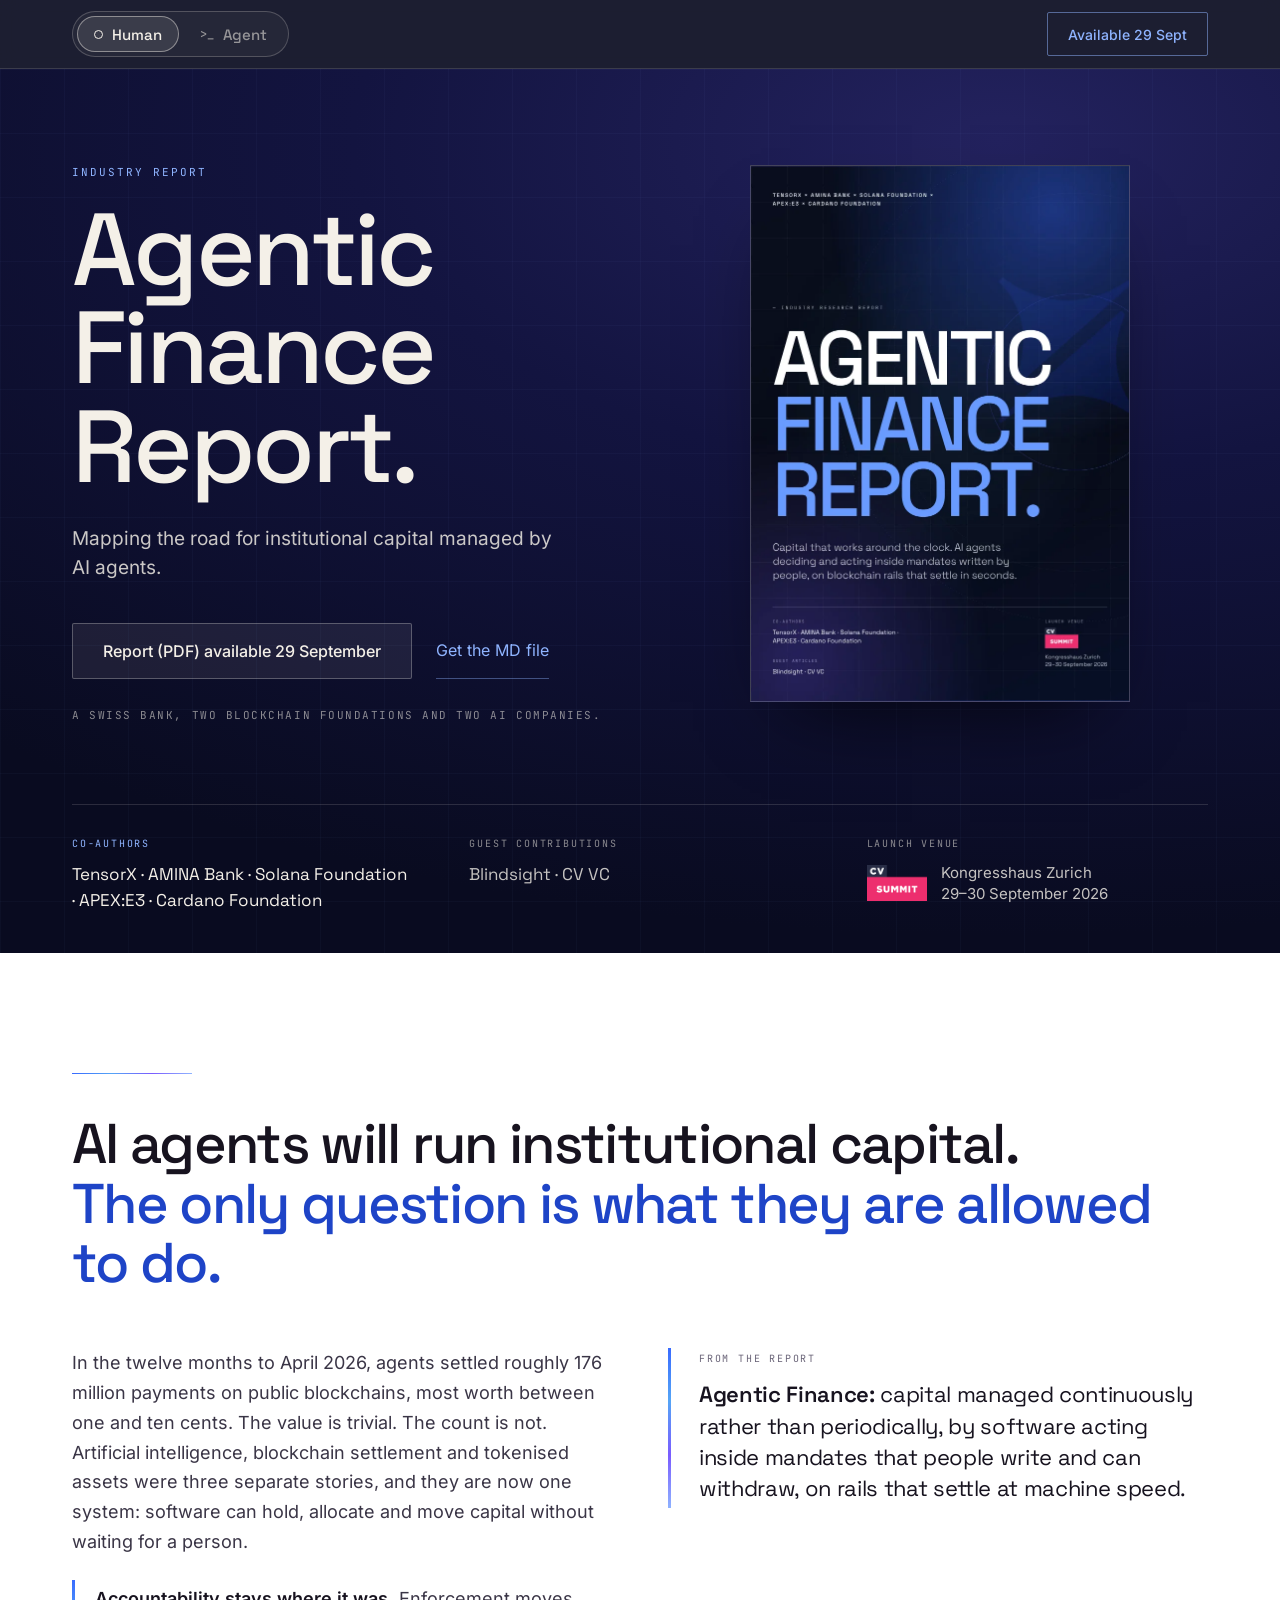
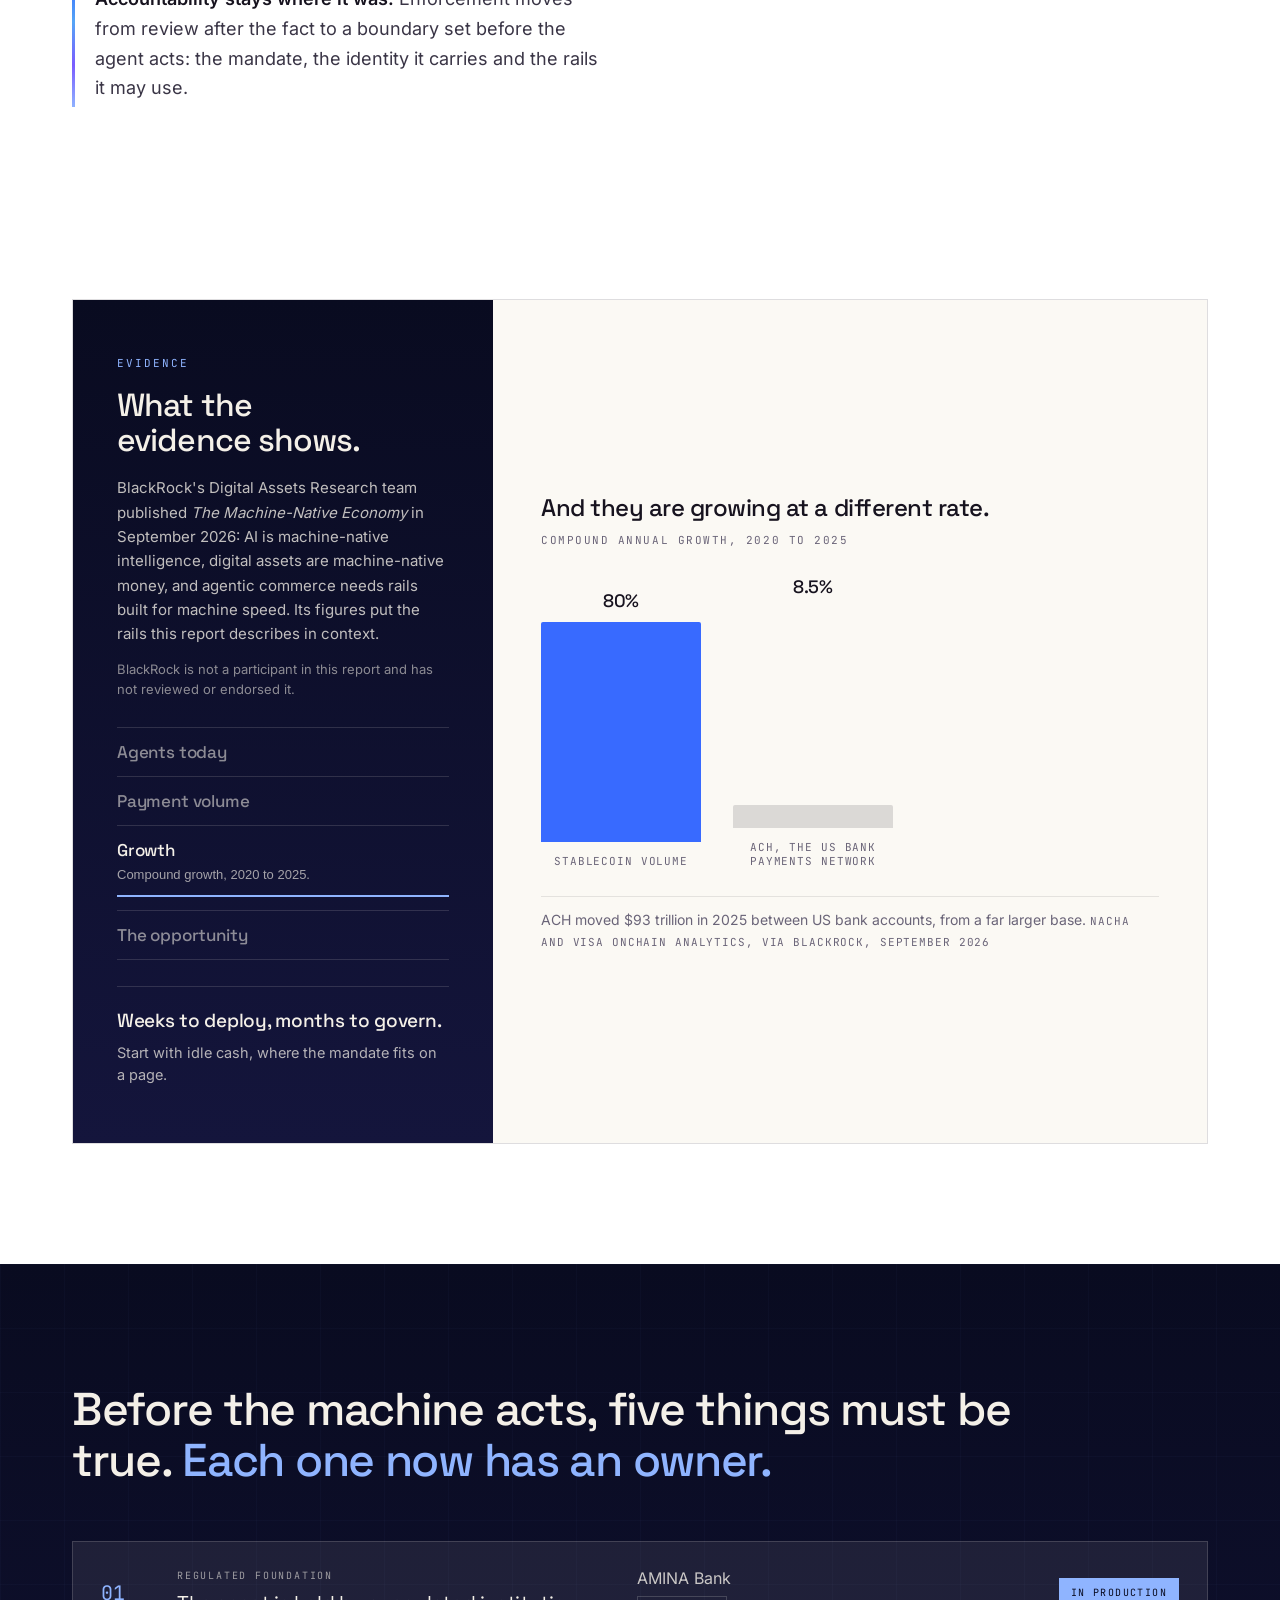
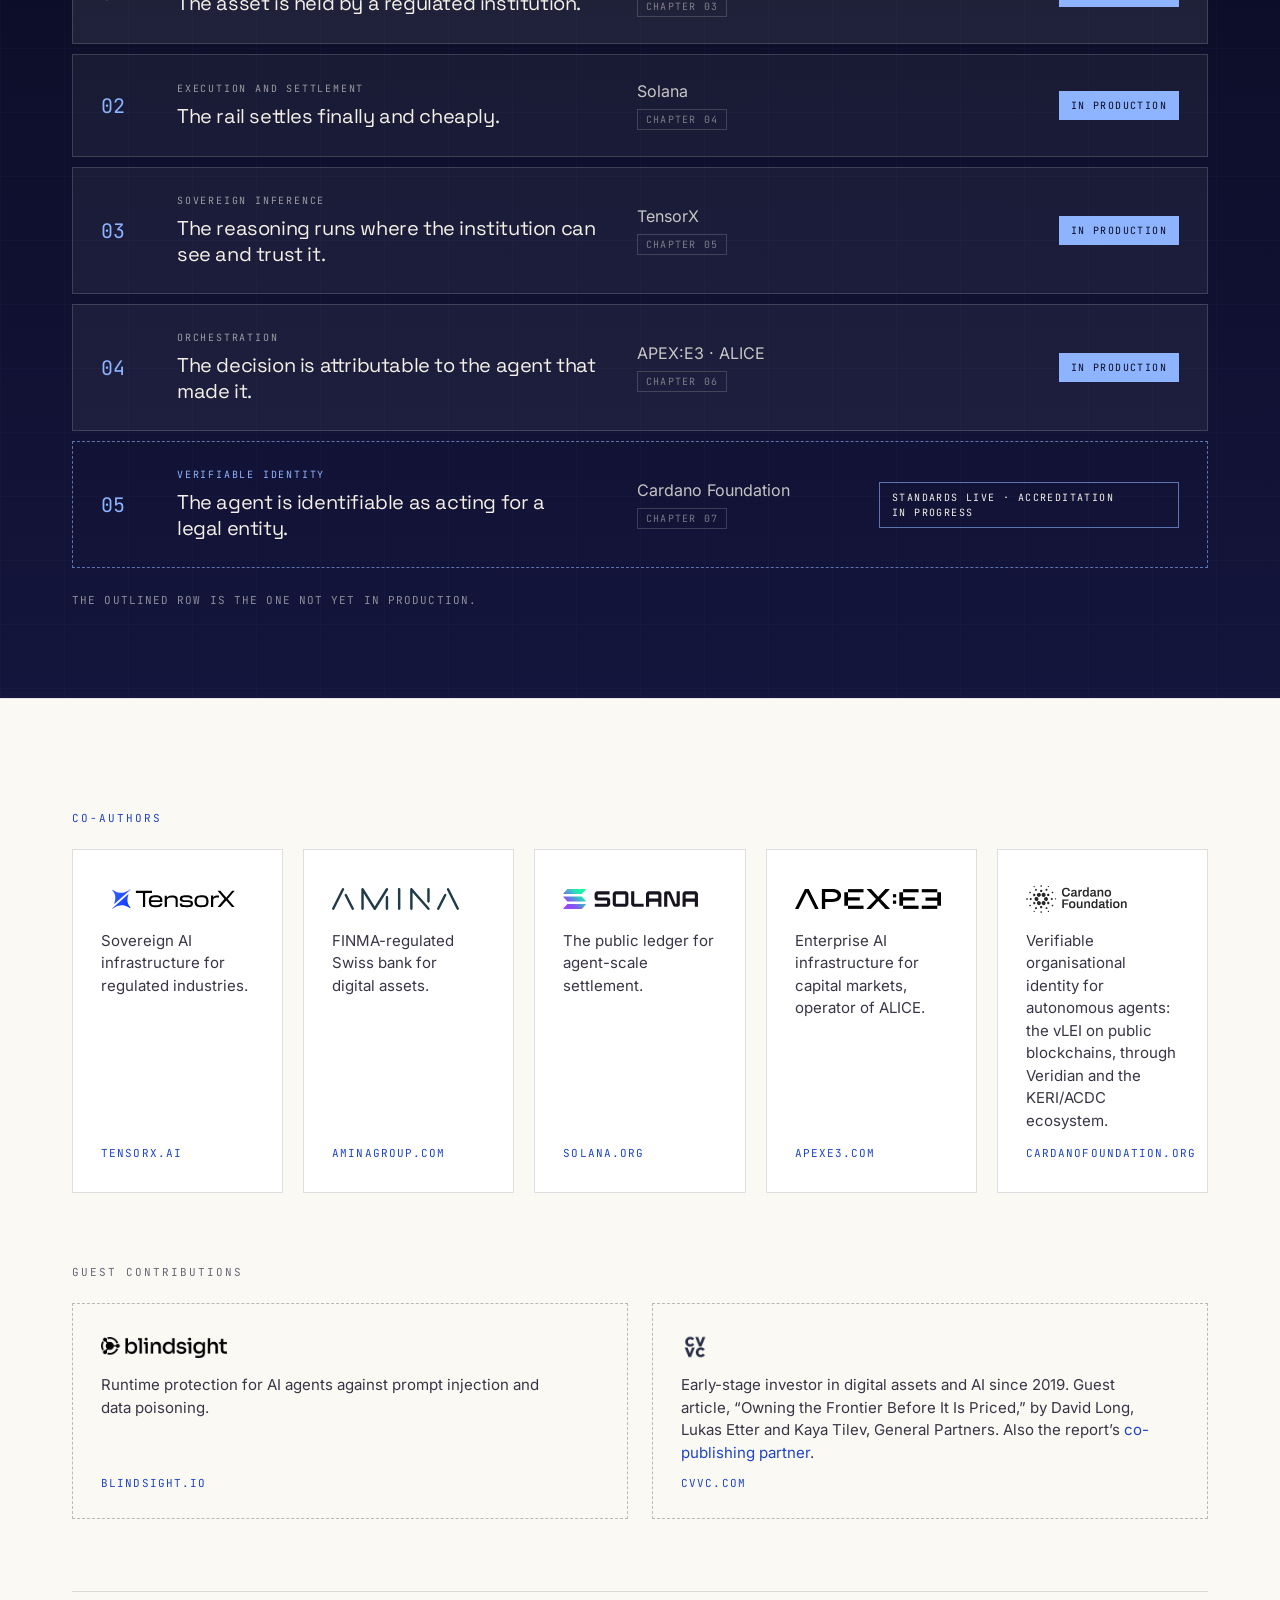
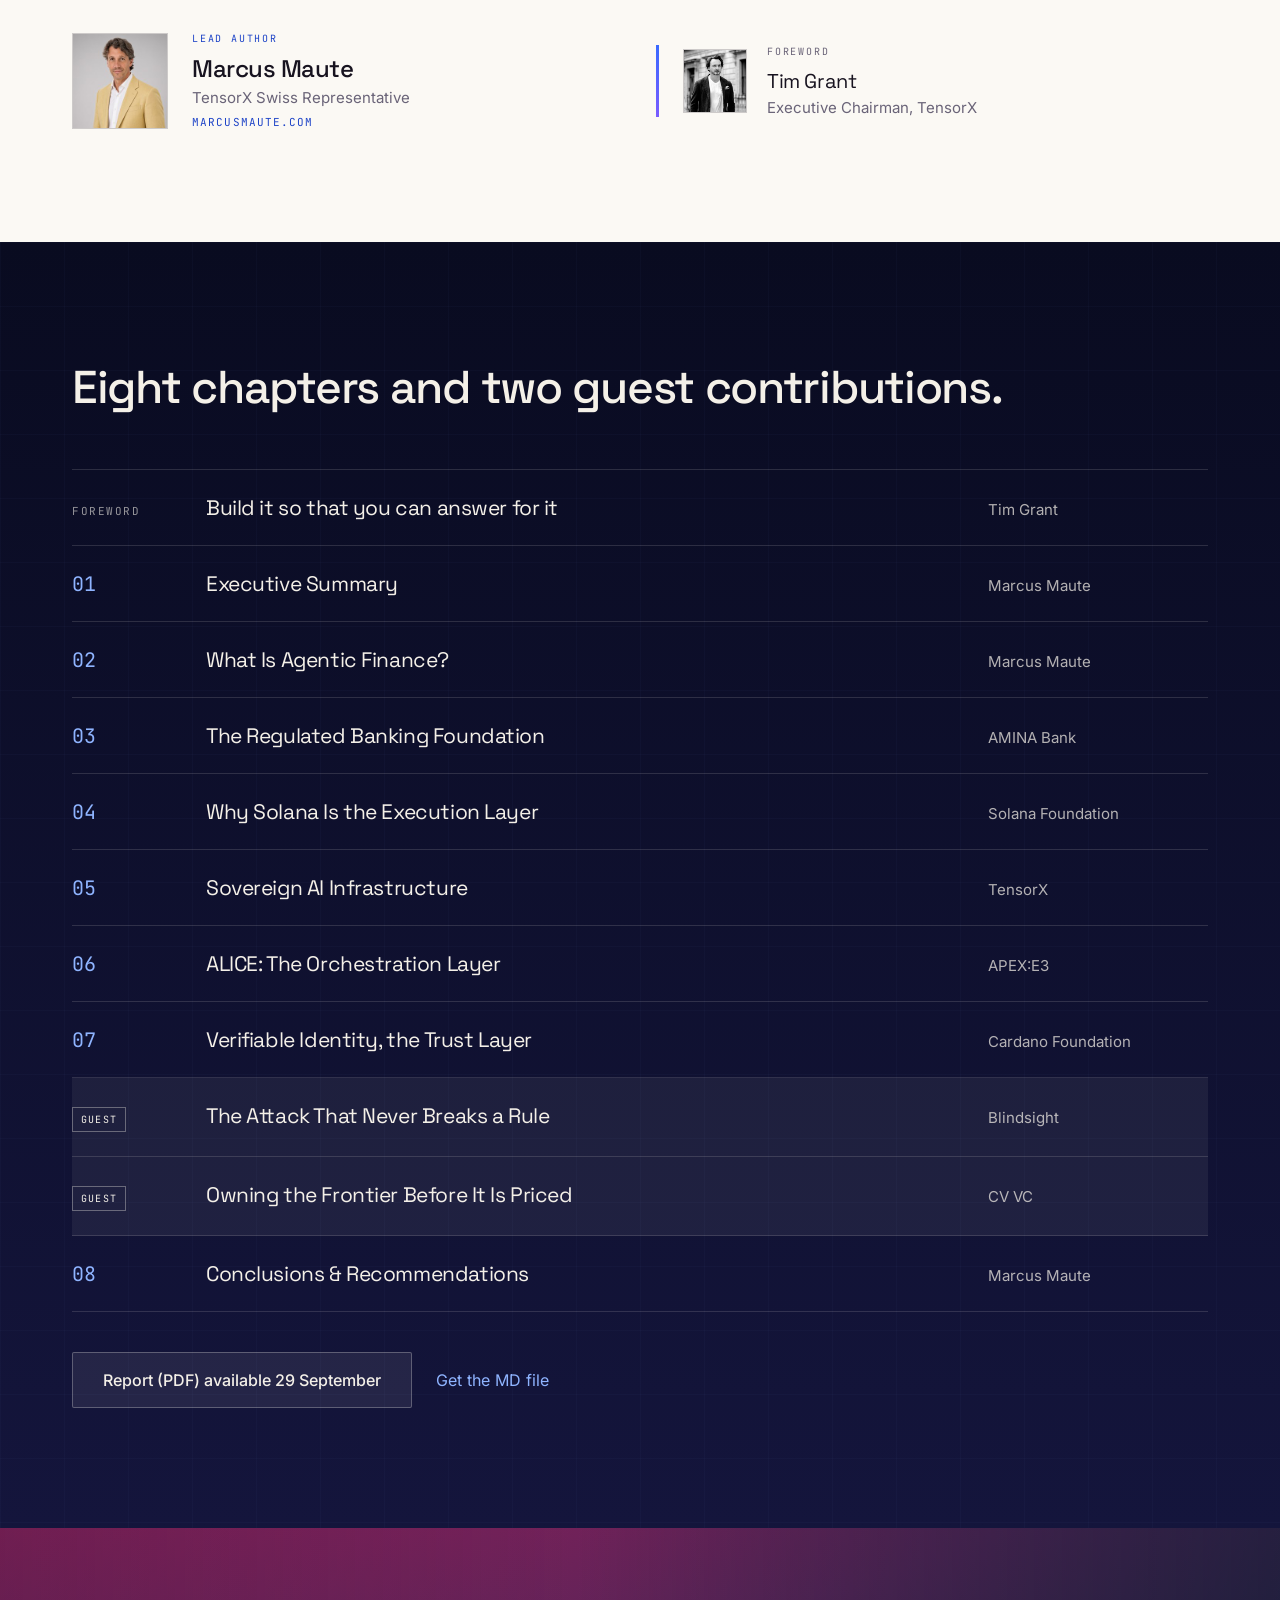
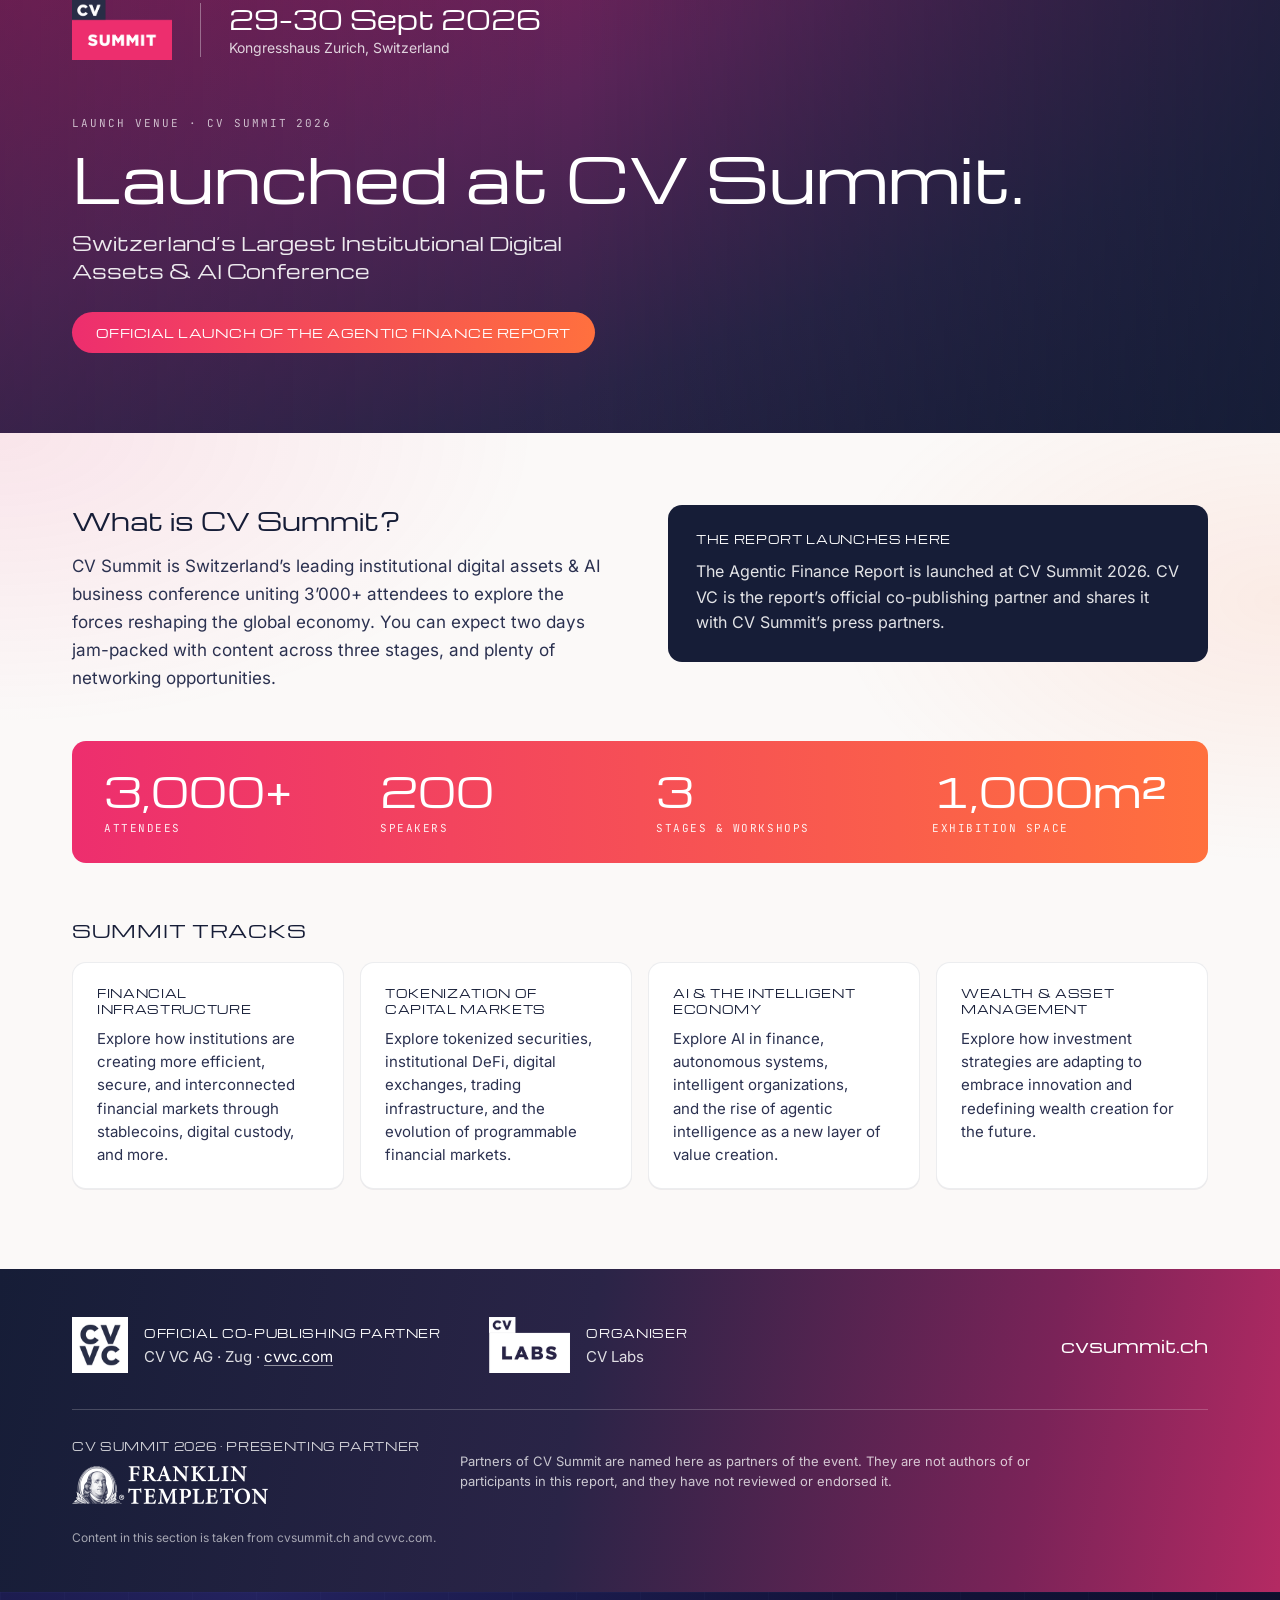
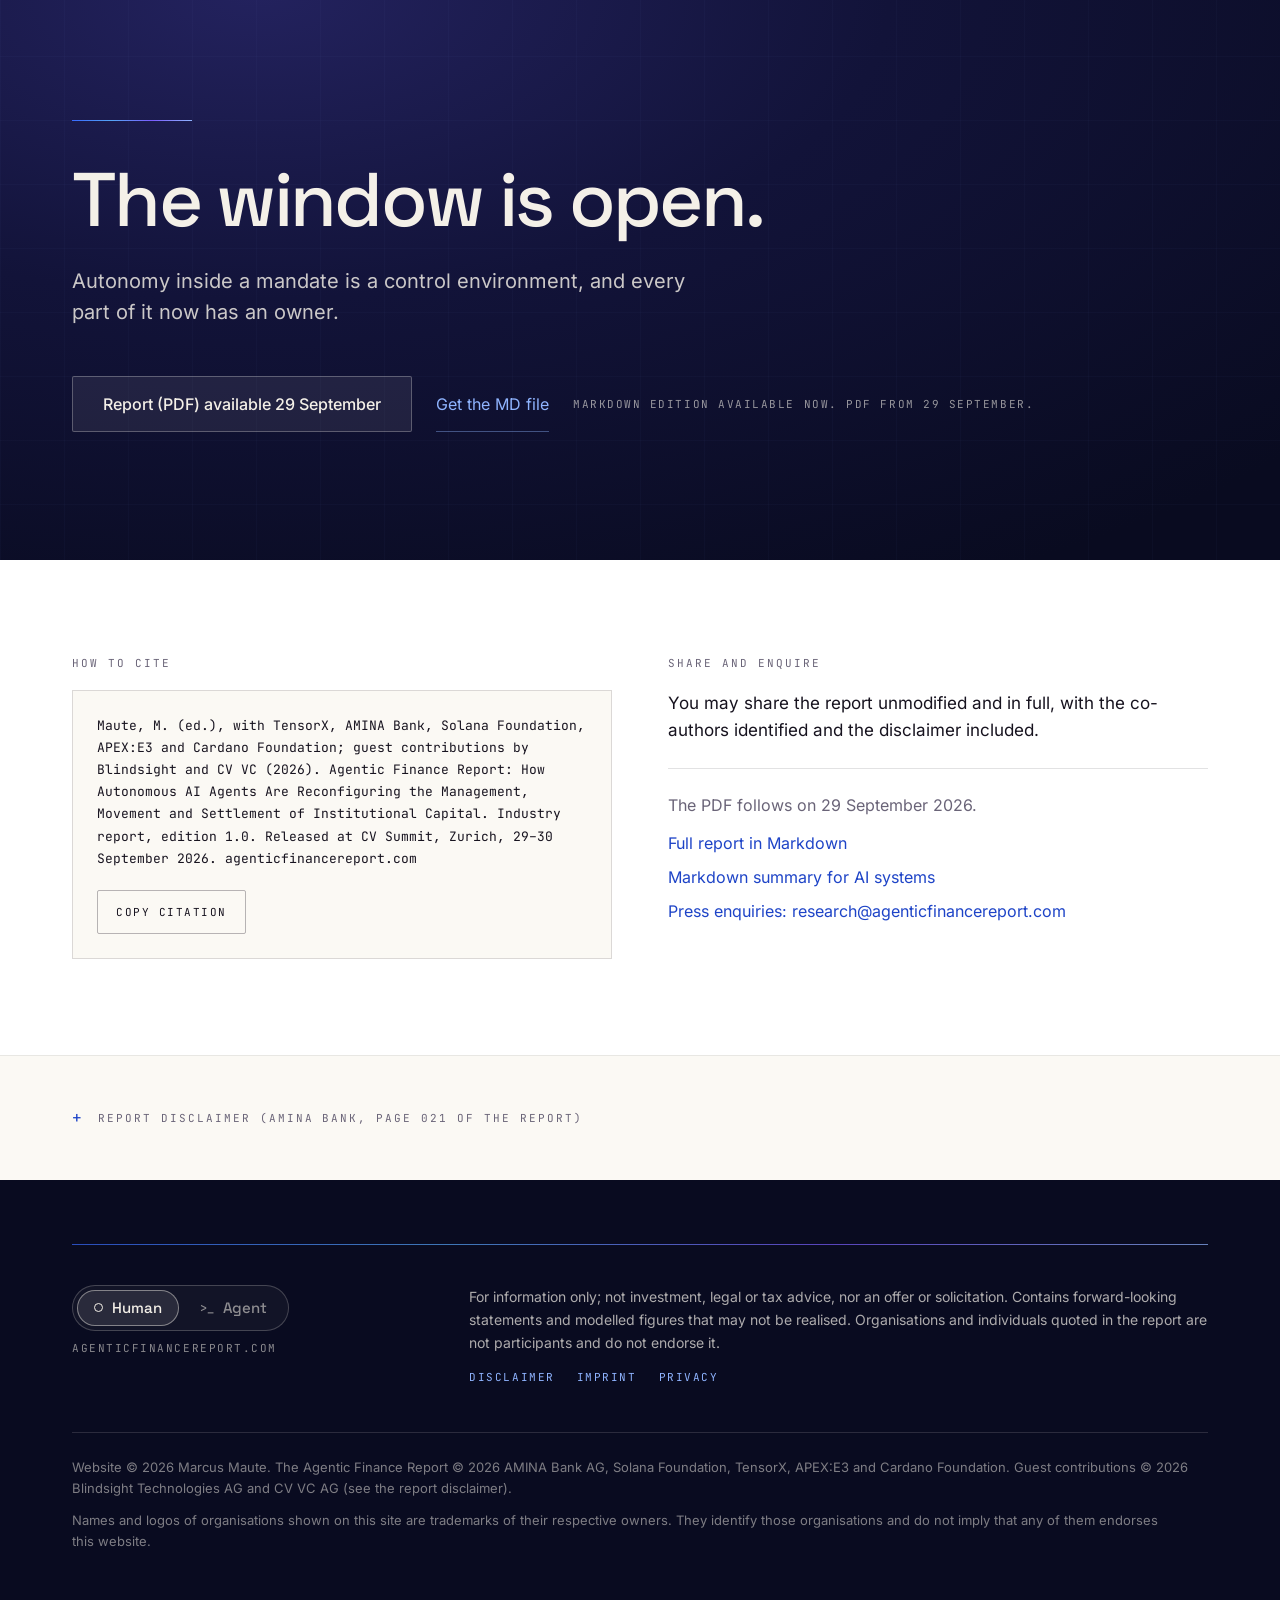
==== index.html @ f38c0c21 "Cloudflare Web Analytics, and a privacy notice that matches The site now counts page views with Clou" ====
<!doctype html>
<html lang="en-GB">
<head>
<meta charset="utf-8">
<meta name="viewport" content="width=device-width, initial-scale=1">
<title>Agentic Finance Report · Mapping the road for institutional capital managed by AI agents.</title>
<meta name="description" content="Mapping the road for institutional capital managed by AI agents. An industry report by TensorX, AMINA Bank, Solana Foundation, APEX:E3 and Cardano Foundation, launched at CV Summit 2026 in Zurich.">
<link rel="canonical" href="https://www.agenticfinancereport.com/">
<meta name="theme-color" content="#090B20">
<link rel="icon" href="favicon.svg" type="image/svg+xml">
<link rel="alternate" type="text/markdown" href="agentic-finance-report.md" title="Full report in Markdown">
<link rel="alternate" type="text/markdown" href="agentic-finance.summary.md" title="Machine-readable summary">
<meta name="robots" content="noindex, nofollow">

<meta property="og:type" content="website">
<meta property="og:site_name" content="Agentic Finance Report">
<meta property="og:title" content="Agentic Finance Report · Mapping the road for institutional capital managed by AI agents.">
<meta property="og:description" content="Mapping the road for institutional capital managed by AI agents. An industry report by TensorX, AMINA Bank, Solana Foundation, APEX:E3 and Cardano Foundation, launched at CV Summit 2026 in Zurich.">
<meta property="og:url" content="https://www.agenticfinancereport.com/">
<meta property="og:image" content="https://www.agenticfinancereport.com/assets/img/og.png">
<meta property="og:image:width" content="1200">
<meta property="og:image:height" content="630">
<meta property="og:image:alt" content="Cover of the Agentic Finance Report">
<meta name="twitter:card" content="summary_large_image">

<link rel="preload" href="assets/fonts/SpaceGrotesk-500.woff2" as="font" type="font/woff2" crossorigin>
<link rel="preload" href="assets/fonts/Inter-400.woff2" as="font" type="font/woff2" crossorigin>
<link rel="stylesheet" href="assets/css/site.css?v=23b47009">

<script type="application/ld+json">
{
  "@context": "https://schema.org",
  "@type": "Report",
  "name": "Agentic Finance Report",
  "alternativeHeadline": "How Autonomous AI Agents Are Reconfiguring the Management, Movement and Settlement of Institutional Capital",
  "description": "Capital managed continuously rather than periodically, by software acting inside mandates that people write and can withdraw, on rails that settle at machine speed.",
  "url": "https://www.agenticfinancereport.com/",
  "version": "1.0",
  "inLanguage": "en",
  "datePublished": "2026-09-29",
  "encoding": [
    { "@type": "MediaObject", "contentUrl": "https://www.agenticfinancereport.com/agentic-finance-report.md", "encodingFormat": "text/markdown", "name": "Full report in Markdown" },
    { "@type": "MediaObject", "contentUrl": "https://www.agenticfinancereport.com/agentic-finance.summary.md", "encodingFormat": "text/markdown", "name": "Summary in Markdown" }
  ],
  "author": { "@type": "Person", "name": "Marcus Maute", "jobTitle": "TensorX Swiss Representative", "url": "https://www.marcusmaute.com" },
  "contributor": [
    { "@type": "Organization", "name": "TensorX", "url": "https://tensorx.ai" },
    { "@type": "Organization", "name": "AMINA Bank", "url": "https://aminagroup.com" },
    { "@type": "Organization", "name": "Solana Foundation", "url": "https://solana.org" },
    { "@type": "Organization", "name": "APEX:E3", "url": "https://apexe3.com" },
    { "@type": "Organization", "name": "Cardano Foundation", "url": "https://cardanofoundation.org" },
    { "@type": "Organization", "name": "Blindsight", "url": "https://blindsight.io", "description": "Guest contribution" },
    { "@type": "Organization", "name": "CV VC", "url": "https://cvvc.com", "description": "Guest contribution; also the report's co-publishing partner" }
  ],
  "releasedEvent": {
    "@type": "PublicationEvent",
    "name": "CV Summit 2026",
    "startDate": "2026-09-29",
    "endDate": "2026-09-30",
    "url": "https://www.cvsummit.ch",
    "location": { "@type": "Place", "name": "Kongresshaus Zurich", "address": { "@type": "PostalAddress", "addressLocality": "Zurich", "addressCountry": "CH" } },
    "organizer": { "@type": "Organization", "name": "CV Labs" }
  },
  "about": ["Agentic finance", "AI agents in institutional finance", "Stablecoin settlement", "AI governance"]
}
</script>
</head>
<body>
<a class="sr-only" href="#argument">Skip to content</a>
<div class="page">

  <header class="site-header">
    <div class="wrap">
      <div class="mode" role="group" aria-label="Audience mode">
        <button type="button" data-mode="human" aria-pressed="true"><span class="dot" aria-hidden="true"></span><span>Human</span></button>
        <button type="button" data-mode="agent" aria-pressed="false"><span class="prompt" aria-hidden="true">&gt;_</span><span>Agent</span></button>
      </div>
      <nav aria-label="Primary">
        <span class="header-cta soon" data-cta data-human-label="Available 29 Sept" data-agent-label="PDF 29 Sept">Available 29 Sept</span>
      </nav>
    </div>
  </header>

  <main id="human-view">
  <section id="top" class="dark hero">
    <div class="grid-tex" aria-hidden="true"></div>
    <div class="wrap">
      <div class="hero-grid">
        <div>
          <div class="eyebrow">Industry report</div>
          <h1>Agentic<br>Finance<br>Report.</h1>
          <p class="sub">Mapping the road for institutional capital managed by AI agents.</p>
          <div class="actions">
            <span class="btn soon" aria-disabled="true">Report (PDF) available 29 September</span>
            <a class="link-dark" href="agentic-finance-report.md" data-show-agent>Get the MD file</a>
          </div>
          <div class="note">A Swiss bank, two blockchain foundations and two AI companies.</div>
        </div>
        <div class="cover-col">
          <div class="cover">
            <picture>
              <source srcset="assets/img/report-cover.webp" type="image/webp">
              <img src="assets/img/report-cover.jpg" width="760" height="1075" alt="Cover of the Agentic Finance Report" fetchpriority="high">
            </picture>
          </div>
        </div>
      </div>
      <div class="byline">
        <div>
          <div class="label lead">Co-authors</div>
          <div class="names">TensorX · AMINA Bank · Solana Foundation · APEX:E3 · Cardano Foundation</div>
        </div>
        <div>
          <div class="label">Guest contributions</div>
          <div class="names guest">Blindsight · CV VC</div>
        </div>
        <div>
          <div class="label">Launch venue</div>
          <a class="venue" href="#cv-summit"><img src="assets/img/logos/cv-summit.png" alt="CV Summit" width="60" height="36"><span>Kongresshaus Zurich<br>29–30 September 2026</span></a>
        </div>
      </div>
    </div>
  </section>

  <section id="argument" class="argument" aria-labelledby="argument-h">
    <div class="wrap">
      <div class="grad-rule" aria-hidden="true"></div>
      <h2 id="argument-h" class="h2">AI agents will run institutional capital.<br><span class="accent">The only question is what they are allowed to do.</span></h2>
      <div class="two-col">
        <div>
          <p class="lead-p">In the twelve months to April 2026, agents settled roughly 176 million payments on public blockchains, most worth between one and ten cents. The value is trivial. The count is not. Artificial intelligence, blockchain settlement and tokenised assets were three separate stories, and they are now one system: software can hold, allocate and move capital without waiting for a person.</p>
          <p class="accountability"><strong>Accountability stays where it was.</strong> Enforcement moves from review after the fact to a boundary set before the agent acts: the mandate, the identity it carries and the rails it may use.</p>
        </div>
        <blockquote class="pull">
          <div class="label">From the report</div>
          <p><strong>Agentic Finance:</strong> capital managed continuously rather than periodically, by software acting inside mandates that people write and can withdraw, on rails that settle at machine speed.</p>
        </blockquote>
      </div>
    </div>
  </section>

  <section id="findings" class="findings" aria-labelledby="findings-h">
    <div class="wrap">
      <div class="ev2">
        <div class="ev2-left">
          <div class="ev2-eyebrow">Evidence</div>
          <h2 id="findings-h" class="h2">What the evidence shows.</h2>
          <p class="ev2-lead">BlackRock's Digital Assets Research team published <em>The Machine-Native Economy</em> in September 2026: AI is machine-native intelligence, digital assets are machine-native money, and agentic commerce needs rails built for machine speed. Its figures put the rails this report describes in context.</p>
          <p class="ev2-note">BlackRock is not a participant in this report and has not reviewed or endorsed it.</p>

          <div class="ev2-tabs" role="tablist" aria-label="The wider evidence">
            <button type="button" class="ev2-tab" role="tab" id="ev-tab-1" aria-controls="ev-panel-1" aria-selected="true" tabindex="0">
              <span class="ev2-tab-title">Agents today</span>
              <span class="ev2-tab-desc">Measured on-chain settlement by agents.</span>
              <span class="ev2-tab-bar" aria-hidden="true"><span class="ev2-tab-fill"></span></span>
            </button>
            <button type="button" class="ev2-tab" role="tab" id="ev-tab-2" aria-controls="ev-panel-2" aria-selected="false" tabindex="-1">
              <span class="ev2-tab-title">Payment volume</span>
              <span class="ev2-tab-desc">Stablecoins against the card networks.</span>
              <span class="ev2-tab-bar" aria-hidden="true"><span class="ev2-tab-fill"></span></span>
            </button>
            <button type="button" class="ev2-tab" role="tab" id="ev-tab-3" aria-controls="ev-panel-3" aria-selected="false" tabindex="-1">
              <span class="ev2-tab-title">Growth</span>
              <span class="ev2-tab-desc">Compound growth, 2020 to 2025.</span>
              <span class="ev2-tab-bar" aria-hidden="true"><span class="ev2-tab-fill"></span></span>
            </button>
            <button type="button" class="ev2-tab" role="tab" id="ev-tab-4" aria-controls="ev-panel-4" aria-selected="false" tabindex="-1">
              <span class="ev2-tab-title">The opportunity</span>
              <span class="ev2-tab-desc">Forecast and modelled, not measured.</span>
              <span class="ev2-tab-bar" aria-hidden="true"><span class="ev2-tab-fill"></span></span>
            </button>
          </div>

          <div class="ev2-take">
            <p class="ev2-take-line">Weeks to deploy, months to govern.</p>
            <p class="ev2-take-sub">Start with idle cash, where the mandate fits on a page.</p>
          </div>
        </div>

        <div class="ev2-right">
          <div class="ev2-panel" id="ev-panel-1" role="tabpanel" aria-labelledby="ev-tab-1" tabindex="0">
            <h3 class="ev2-panel-h">Agent-driven settlement is real, and still small.</h3>
            <div class="ev-figs">
              <div class="ev-fig-item">
                <div class="ev-fig-num">~176m</div>
                <div class="ev-fig-label">On-chain agent transactions</div>
              </div>
              <div class="ev-fig-item">
                <div class="ev-fig-num">~$73m</div>
                <div class="ev-fig-label">Value settled</div>
              </div>
              <div class="ev-fig-item">
                <div class="ev-fig-num">1–10c</div>
                <div class="ev-fig-label">Typical transaction</div>
              </div>
            </div>
            <table class="sr-only">
              <caption>Agents today: on-chain agent settlement</caption>
              <thead><tr><th scope="col">Metric</th><th scope="col">Value</th></tr></thead>
              <tbody>
                <tr><td>On-chain agent transactions</td><td>~176m</td></tr>
                <tr><td>Value settled</td><td>~$73m</td></tr>
                <tr><td>Typical transaction</td><td>1–10c</td></tr>
              </tbody>
            </table>
            <p class="ev-caveat">Twelve months to April 2026. The count supports this report's argument; the dollar volume does not yet. <span class="src">Keyrock, via Hashed Emergent</span></p>
          </div>

          <div class="ev2-panel" id="ev-panel-2" role="tabpanel" aria-labelledby="ev-tab-2" tabindex="0">
            <h3 class="ev2-panel-h">Stablecoins now move volume in the same range as the card networks.</h3>
            <div class="ev-unit">US$ trillions, 2025</div>
            <div class="ev-bars" aria-hidden="true">
              <div class="ev-bar-col">
                <div class="ev-value">$11.2tn</div>
                <div class="ev-bar-track"><div class="ev-bar ev-bar--blue" data-value="11.2" style="--v:67.1%"></div></div>
                <div class="ev-bar-label">Stablecoins</div>
              </div>
              <div class="ev-bar-col">
                <div class="ev-value">$16.7tn</div>
                <div class="ev-bar-track"><div class="ev-bar ev-bar--neutral" data-value="16.7" style="--v:100%"></div></div>
                <div class="ev-bar-label">Visa</div>
              </div>
              <div class="ev-bar-col">
                <div class="ev-value">$10.6tn</div>
                <div class="ev-bar-track"><div class="ev-bar ev-bar--neutral" data-value="10.6" style="--v:63.5%"></div></div>
                <div class="ev-bar-label">Mastercard</div>
              </div>
            </div>
            <table class="sr-only">
              <caption>Payment volume, US$ trillions, 2025</caption>
              <thead><tr><th scope="col">Network</th><th scope="col">US$ trillions</th></tr></thead>
              <tbody>
                <tr><td>Stablecoins</td><td>11.2</td></tr>
                <tr><td>Visa</td><td>16.7</td></tr>
                <tr><td>Mastercard</td><td>10.6</td></tr>
              </tbody>
            </table>
            <p class="ev-caveat">Not directly comparable: Visa reports total volume including cash, Mastercard reports gross dollar volume, and the stablecoin figure is adjusted to exclude internal transfers and high-frequency activity. <span class="src">Visa Onchain Analytics and Allium, via BlackRock, September 2026</span></p>
          </div>

          <div class="ev2-panel" id="ev-panel-3" role="tabpanel" aria-labelledby="ev-tab-3" tabindex="0">
            <h3 class="ev2-panel-h">And they are growing at a different rate.</h3>
            <div class="ev-unit">Compound annual growth, 2020 to 2025</div>
            <div class="ev-bars" aria-hidden="true">
              <div class="ev-bar-col">
                <div class="ev-value">80%</div>
                <div class="ev-bar-track"><div class="ev-bar ev-bar--blue" data-value="80" style="--v:100%"></div></div>
                <div class="ev-bar-label">Stablecoin volume</div>
              </div>
              <div class="ev-bar-col">
                <div class="ev-value">8.5%</div>
                <div class="ev-bar-track"><div class="ev-bar ev-bar--neutral" data-value="8.5" style="--v:10.6%"></div></div>
                <div class="ev-bar-label">ACH, the US bank payments network</div>
              </div>
            </div>
            <table class="sr-only">
              <caption>Growth, compound annual growth 2020 to 2025</caption>
              <thead><tr><th scope="col">Rail</th><th scope="col">CAGR</th></tr></thead>
              <tbody>
                <tr><td>Stablecoin volume</td><td>80%</td></tr>
                <tr><td>ACH, the US bank payments network</td><td>8.5%</td></tr>
              </tbody>
            </table>
            <p class="ev-caveat">ACH moved $93 trillion in 2025 between US bank accounts, from a far larger base. <span class="src">Nacha and Visa Onchain Analytics, via BlackRock, September 2026</span></p>
          </div>

          <div class="ev2-panel" id="ev-panel-4" role="tabpanel" aria-labelledby="ev-tab-4" tabindex="0">
            <h3 class="ev2-panel-h">What follows if it scales.</h3>
            <div class="ev-figs">
              <div class="ev-fig-item">
                <div class="ev-fig-num">15–25%</div>
                <div class="ev-fig-label">Of US e-commerce handled by AI agents by 2030</div>
              </div>
              <div class="ev-fig-item">
                <div class="ev-fig-num">$4.8tn+</div>
                <div class="ev-fig-label">Addressable capital over five years</div>
              </div>
              <div class="ev-fig-item">
                <div class="ev-fig-num">~200 bps</div>
                <div class="ev-fig-label">A year on a $500 million treasury, from continuous intraday allocation</div>
              </div>
            </div>
            <table class="sr-only">
              <caption>The opportunity: forecast and modelled figures</caption>
              <thead><tr><th scope="col">Metric</th><th scope="col">Value</th></tr></thead>
              <tbody>
                <tr><td>Of US e-commerce handled by AI agents by 2030</td><td>15–25%</td></tr>
                <tr><td>Addressable capital over five years</td><td>$4.8tn+</td></tr>
                <tr><td>A year on a $500 million treasury, from continuous intraday allocation</td><td>~200 bps</td></tr>
              </tbody>
            </table>
            <p class="ev-caveat">The first is a forecast; the others are model outputs. <span class="src">Bain &amp; Company · Modelled by APEX:E3, not measured</span></p>
          </div>
        </div>
      </div>
    </div>
  </section>

  <section id="stack" class="dark stack" aria-labelledby="stack-h">
    <div class="grid-tex" aria-hidden="true"></div>
    <div class="wrap">
      <h2 id="stack-h" class="h2">Before the machine acts, five things must be true. <span class="hl">Each one now has an owner.</span></h2>
      <ul class="layers">
        <li class="layer base">
          <div class="num" aria-hidden="true">01</div>
          <div class="cond"><div class="label">Regulated foundation</div><div class="what">The asset is held by a regulated institution.</div></div>
          <div class="meta"><div class="owner"><a href="https://aminagroup.com" rel="noopener" target="_blank">AMINA Bank</a></div><div class="chapter">Chapter 03</div></div>
          <div class="tag"><span>In production</span></div>
        </li>
        <li class="layer">
          <div class="num" aria-hidden="true">02</div>
          <div class="cond"><div class="label">Execution and settlement</div><div class="what">The rail settles finally and cheaply.</div></div>
          <div class="meta"><div class="owner"><a href="https://solana.org" rel="noopener" target="_blank">Solana</a></div><div class="chapter">Chapter 04</div></div>
          <div class="tag"><span>In production</span></div>
        </li>
        <li class="layer">
          <div class="num" aria-hidden="true">03</div>
          <div class="cond"><div class="label">Sovereign inference</div><div class="what">The reasoning runs where the institution can see and trust it.</div></div>
          <div class="meta"><div class="owner"><a href="https://tensorx.ai" rel="noopener" target="_blank">TensorX</a></div><div class="chapter">Chapter 05</div></div>
          <div class="tag"><span>In production</span></div>
        </li>
        <li class="layer">
          <div class="num" aria-hidden="true">04</div>
          <div class="cond"><div class="label">Orchestration</div><div class="what">The decision is attributable to the agent that made it.</div></div>
          <div class="meta"><div class="owner"><a href="https://apexe3.com" rel="noopener" target="_blank">APEX:E3</a> · ALICE</div><div class="chapter">Chapter 06</div></div>
          <div class="tag"><span>In production</span></div>
        </li>
        <li class="layer pending">
          <div class="num" aria-hidden="true">05</div>
          <div class="cond"><div class="label">Verifiable identity</div><div class="what">The agent is identifiable as acting for a legal entity.</div></div>
          <div class="meta"><div class="owner"><a href="https://cardanofoundation.org" rel="noopener" target="_blank">Cardano Foundation</a></div><div class="chapter">Chapter 07</div></div>
          <div class="tag"><span>Standards live · accreditation in progress</span></div>
        </li>
      </ul>
      <div class="caption">The outlined row is the one not yet in production.</div>
    </div>
  </section>

  <section id="contributors" class="contributors" aria-labelledby="co-h">
    <div class="wrap">
      <h2 id="co-h" class="group-label">Co-authors</h2>
      <div class="co-grid">
        <div class="co">
          <div class="logo"><img class="h32" src="assets/img/logos/tensorx.svg" alt="TensorX" width="145" height="32"></div>
          <p>Sovereign AI infrastructure for regulated industries.</p>
          <div class="links"><a class="mono-link" href="https://tensorx.ai" rel="noopener" target="_blank">tensorx.ai</a></div>
        </div>
        <div class="co">
          <div class="logo"><img class="h22" src="assets/img/logos/amina-bank.svg" alt="AMINA Bank" width="127" height="22"></div>
          <p>FINMA-regulated Swiss bank for digital assets.</p>
          <div class="links"><a class="mono-link" href="https://aminagroup.com" rel="noopener" target="_blank">aminagroup.com</a></div>
        </div>
        <div class="co">
          <div class="logo"><img class="h20" src="assets/img/logos/solana.svg" alt="Solana" width="135" height="20"></div>
          <p>The public ledger for agent-scale settlement.</p>
          <div class="links"><a class="mono-link" href="https://solana.org" rel="noopener" target="_blank">solana.org</a></div>
        </div>
        <div class="co">
          <div class="logo"><img class="h20" src="assets/img/logos/apex-e3.svg" alt="APEX:E3" width="148" height="20"></div>
          <p>Enterprise AI infrastructure for capital markets, operator of ALICE.</p>
          <div class="links"><a class="mono-link" href="https://apexe3.com" rel="noopener" target="_blank">apexe3.com</a></div>
        </div>
        <div class="co">
          <div class="logo"><img class="h28" src="assets/img/logos/cardano-foundation.svg" alt="Cardano Foundation" width="101" height="28"></div>
          <p>Verifiable organisational identity for autonomous agents: the vLEI on public blockchains, through Veridian and the KERI/ACDC ecosystem.</p>
          <div class="links"><a class="mono-link" href="https://cardanofoundation.org" rel="noopener" target="_blank">cardanofoundation.org</a></div>
        </div>
      </div>

      <h2 class="group-label guests">Guest contributions</h2>
      <div class="guest-grid">
        <div class="gc">
          <div class="logo-row"><img src="assets/img/logos/blindsight.png" alt="Blindsight" class="bs" width="126" height="21"></div>
          <p>Runtime protection for AI agents against prompt injection and data poisoning.</p>
          <div class="links"><a class="mono-link" href="https://blindsight.io" rel="noopener" target="_blank">blindsight.io</a></div>
        </div>
        <div class="gc">
          <div class="logo-row"><img src="assets/img/logos/cv-vc-mark.png" alt="CV VC" class="cvvc" width="28" height="28"></div>
          <p>Early-stage investor in digital assets and AI since 2019. Guest article, &ldquo;Owning the Frontier Before It Is Priced,&rdquo; by David Long, Lukas Etter and Kaya Tilev, General Partners. Also the report&rsquo;s <a href="#cv-summit">co-publishing partner</a>.</p>
          <div class="links"><a class="mono-link" href="https://cvvc.com" rel="noopener" target="_blank">cvvc.com</a></div>
        </div>
      </div>

      <div class="people">
        <div class="person">
          <img src="assets/img/marcus-maute.jpg" alt="Marcus Maute" width="96" height="96" loading="lazy">
          <div>
            <div class="label">Lead author</div>
            <div class="name">Marcus Maute</div>
            <div class="role">TensorX Swiss Representative</div>
            <a class="mono-link" href="https://www.marcusmaute.com" rel="noopener" target="_blank">marcusmaute.com</a>
          </div>
        </div>
        <div class="foreword">
          <img src="assets/img/tim-grant.jpg" alt="Tim Grant" width="64" height="64" loading="lazy">
          <div>
            <div class="label">Foreword</div>
            <div class="name">Tim Grant</div>
            <div class="role">Executive Chairman, TensorX</div>
          </div>
        </div>
      </div>
    </div>
  </section>

  <section id="chapters" class="dark chapters" aria-labelledby="chapters-h">
    <div class="grid-tex" aria-hidden="true"></div>
    <div class="wrap">
      <h2 id="chapters-h" class="h2">Eight chapters and two guest contributions.</h2>
      <ol class="toc">
        <li><div class="fw">Foreword</div><div class="title">Build it so that you can answer for it</div><div class="by">Tim Grant</div></li>
        <li><div class="num">01</div><div class="title">Executive Summary</div><div class="by">Marcus Maute</div></li>
        <li><div class="num">02</div><div class="title">What Is Agentic Finance?</div><div class="by">Marcus Maute</div></li>
        <li><div class="num">03</div><div class="title">The Regulated Banking Foundation</div><div class="by">AMINA Bank</div></li>
        <li><div class="num">04</div><div class="title">Why Solana Is the Execution Layer</div><div class="by">Solana Foundation</div></li>
        <li><div class="num">05</div><div class="title">Sovereign AI Infrastructure</div><div class="by">TensorX</div></li>
        <li><div class="num">06</div><div class="title">ALICE: The Orchestration Layer</div><div class="by">APEX:E3</div></li>
        <li><div class="num">07</div><div class="title">Verifiable Identity, the Trust Layer</div><div class="by">Cardano Foundation</div></li>
        <li class="guest"><span class="chip">Guest</span><div class="title">The Attack That Never Breaks a Rule</div><div class="by">Blindsight</div></li>
        <li class="guest"><span class="chip">Guest</span><div class="title">Owning the Frontier Before It Is Priced</div><div class="by">CV VC</div></li>
        <li><div class="num">08</div><div class="title">Conclusions &amp; Recommendations</div><div class="by">Marcus Maute</div></li>
      </ol>
      <div class="chapters-cta">
        <span class="btn soon" aria-disabled="true">Report (PDF) available 29 September</span>
        <a class="cta-link" href="agentic-finance-report.md" data-show-agent>Get the MD file</a>
      </div>
    </div>
  </section>

  <section id="cv-summit" class="cvs" aria-labelledby="cvs-h">
    <div class="cvs-hero">
      <div class="wrap">
        <div class="cvs-top">
          <img class="cvs-logo" src="assets/img/logos/cv-summit.png" alt="CV Summit" width="100" height="60">
          <div class="cvs-when">29–30 Sept 2026<span>Kongresshaus Zurich, Switzerland</span></div>
        </div>
        <div class="cvs-eyebrow">Launch venue · CV Summit 2026</div>
        <h2 id="cvs-h">Launched at CV Summit.</h2>
        <p class="cvs-tag">Switzerland’s Largest Institutional Digital Assets &amp; AI Conference</p>
        <span class="cvs-pill">Official launch of the Agentic Finance Report</span>
      </div>
    </div>
    <div class="cvs-body">
      <div class="wrap">
        <div class="cvs-intro">
          <div>
            <h3>What is CV Summit?</h3>
            <p>CV Summit is Switzerland’s leading institutional digital assets &amp; AI business conference uniting 3’000+ attendees to explore the forces reshaping the global economy. You can expect two days jam-packed with content across three stages, and plenty of networking opportunities.</p>
          </div>
          <div class="cvs-box">
            <div class="k">The report launches here</div>
            <p>The Agentic Finance Report is launched at CV Summit 2026. CV VC is the report’s official co-publishing partner and shares it with CV Summit’s press partners.</p>
          </div>
        </div>
        <ul class="cvs-figs">
          <li><b>3,000+</b><span>Attendees</span></li>
          <li><b>200</b><span>Speakers</span></li>
          <li><b>3</b><span>Stages &amp; workshops</span></li>
          <li><b>1,000m²</b><span>Exhibition space</span></li>
        </ul>
        <h3 class="cvs-tracks-h">Summit tracks</h3>
        <div class="cvs-tracks">
          <div><div class="k">Financial Infrastructure</div><p>Explore how institutions are creating more efficient, secure, and interconnected financial markets through stablecoins, digital custody, and more.</p></div>
          <div><div class="k">Tokenization of Capital Markets</div><p>Explore tokenized securities, institutional DeFi, digital exchanges, trading infrastructure, and the evolution of programmable financial markets.</p></div>
          <div><div class="k">AI &amp; The Intelligent Economy</div><p>Explore AI in finance, autonomous systems, intelligent organizations, and the rise of agentic intelligence as a new layer of value creation.</p></div>
          <div><div class="k">Wealth &amp; Asset Management</div><p>Explore how investment strategies are adapting to embrace innovation and redefining wealth creation for the future.</p></div>
        </div>
      </div>
    </div>
    <div class="cvs-foot">
      <div class="wrap">
        <div class="cvs-partners">
          <div class="cvs-partner">
            <img src="assets/img/logos/cv-vc-white.png" alt="CV VC" width="56" height="56" loading="lazy">
            <div><div class="k">Official co-publishing partner</div><div class="v">CV VC AG · Zug · <a href="https://www.cvvc.com" rel="noopener" target="_blank">cvvc.com</a></div></div>
          </div>
          <div class="cvs-partner">
            <img src="assets/img/logos/cv-labs-white.png" alt="CV Labs" width="82" height="56" loading="lazy">
            <div><div class="k">Organiser</div><div class="v">CV Labs</div></div>
          </div>
          <a class="cvs-site" href="https://www.cvsummit.ch" rel="noopener" target="_blank">cvsummit.ch</a>
        </div>
        <div class="cvs-ft">
          <div class="cvs-ft-mark">
            <div class="k">CV Summit 2026 · Presenting Partner</div>
            <img src="assets/img/logos/franklin-templeton-white.png" alt="Franklin Templeton" width="196" height="38" loading="lazy">
          </div>
          <p>Partners of CV Summit are named here as partners of the event. They are not authors of or participants in this report, and they have not reviewed or endorsed it.</p>
        </div>
        <p class="cvs-source">Content in this section is taken from cvsummit.ch and cvvc.com.</p>
      </div>
    </div>
  </section>

  <section class="dark closing" aria-labelledby="close-h">
    <div class="grid-tex" aria-hidden="true"></div>
    <div class="wrap">
      <div class="grad-rule" aria-hidden="true"></div>
      <h2 id="close-h">The window is open.</h2>
      <p>Autonomy inside a mandate is a control environment, and every part of it now has an owner.</p>
      <div class="actions">
        <span class="btn soon" aria-disabled="true">Report (PDF) available 29 September</span>
        <a class="link-dark" href="agentic-finance-report.md" data-show-agent>Get the MD file</a>
        <span class="gate">Markdown edition available now. PDF from 29 September.</span>
      </div>
    </div>
  </section>

  <section id="cite" class="cite">
    <div class="wrap">
      <div>
        <h2 class="label">How to cite</h2>
        <div class="cite-box">
          <p id="citation">Maute, M. (ed.), with TensorX, AMINA Bank, Solana Foundation, APEX:E3 and Cardano Foundation; guest contributions by Blindsight and CV VC (2026). Agentic Finance Report: How Autonomous AI Agents Are Reconfiguring the Management, Movement and Settlement of Institutional Capital. Industry report, edition 1.0. Released at CV Summit, Zurich, 29–30 September 2026. agenticfinancereport.com</p>
          <button type="button" class="copy" data-copy="#citation" aria-live="polite">Copy citation</button>
        </div>
      </div>
      <div class="share">
        <h2 class="label">Share and enquire</h2>
        <p>You may share the report unmodified and in full, with the co-authors identified and the disclaimer included.</p>
        <div class="stack-links">
          <span class="soon-note">The PDF follows on 29 September 2026.</span>
          <a href="agentic-finance-report.md">Full report in Markdown</a>
          <a href="agentic-finance.summary.md">Markdown summary for AI systems</a>
          <a href="mailto:research@agenticfinancereport.com">Press enquiries: research@agenticfinancereport.com</a>
        </div>
      </div>
    </div>
  </section>

  <section id="disclaimer" class="disclaimer">
    <div class="wrap">
      <details>
        <summary>Report disclaimer (AMINA Bank, page 021 of the report)</summary>
        <div class="body">
          <h2>Disclaimer: research and educational content</h2>
          <p class="applies">This disclaimer is part of the Agentic Finance Report, printed on page 021, and applies to the report. It is reproduced here word for word. For this website, see the <a href="imprint.html">imprint</a> and <a href="privacy.html">privacy notice</a>.</p>
          <p>This document has been prepared and co-published by AMINA Bank AG (&ldquo;AMINA&rdquo;), the Solana Foundation, TensorX, APEX:E3 and the Cardano Foundation together as named co-authors of this report (together, the &ldquo;Co-Authors&rdquo;). AMINA is a Swiss licensed bank and securities dealer with its head office and legal domicile in Switzerland. It is authorised and regulated by the Swiss Financial Market Supervisory Authority (&ldquo;FINMA&rdquo;). The report also includes guest contributions by Blindsight Technologies AG and CV VC AG (together, the &ldquo;Guest Contributors&rdquo;). The Guest Contributors are not Co-Authors. Each Guest Contributor is responsible for its own contribution, and the views expressed in a guest contribution are those of its authors.</p>
          <p>This document is published solely for informational, research and educational purposes. It is not an advertisement, solicitation, offer, invitation, recommendation or inducement to buy or sell any financial instrument, digital asset, token, security or other investment, or to participate in any particular investment strategy, transaction, product or service. Nothing in this document constitutes investment advice, financial advice, legal advice, tax advice or any other form of professional advice.</p>
          <p>This document may be made available by the Co-Authors, including as a freely downloadable PDF, through their respective websites, blogs, newsletters, social media accounts and other official communication channels, in each case subject to applicable law and regulation. Recipients may download, read and share this document for informational and non-commercial purposes, provided that the document is not modified, the Co-Authors are appropriately identified, and this disclaimer remains included in full. No part of this document may be altered, misrepresented, sold, incorporated into a commercial product, or used in a misleading context without the prior written consent of the relevant Co-Authors.</p>
          <p>This document is not directed to, and is not intended for distribution to or use by, any person or entity that is a citizen or resident of, or located in, any jurisdiction where such distribution, publication, availability or use would be contrary to applicable law or regulation, or would subject any Co-Author to any registration, licensing or other regulatory requirement in that jurisdiction. Recipients are responsible for informing themselves about and observing any applicable legal or regulatory restrictions.</p>
          <p>The information contained in this document is based on sources considered by the Co-Authors to be reliable at the time of publication, including publicly available information and information provided or reviewed by one or more of the Co-Authors or Guest Contributors. However, no representation or warranty, express or implied, is made as to the accuracy, completeness, reliability, timeliness or fitness for any particular purpose of the information contained in this document. The information is not intended to be a complete statement or summary of the matters discussed.</p>
          <p>The Co-Authors do not undertake any obligation to update, amend or keep current the information contained in this document, whether as a result of new information, future events, changes in market conditions, regulatory developments or otherwise. Statements in this document are made as of the date of publication unless otherwise indicated.</p>
          <p>Any statements, estimates, projections, opinions, assumptions, scenarios or forward-looking statements contained in this document are for informational and illustrative purposes only. They are subject to change without notice and may not materialise. They should not be relied upon as predictions, guarantees or assurances of future performance, outcomes or results.</p>
          <p>References in this document to particular protocols, networks, digital assets, tokens, financial instruments, products, services, companies or market participants are for explanatory purposes only. Such references do not constitute an endorsement, recommendation or assessment of suitability by any Co-Author. Any financial instruments, digital assets, tokens, products or services described or referred to in this document may not be available, suitable or lawful for all recipients or in all jurisdictions.</p>
          <p>Nothing in this document constitutes a representation that any investment, strategy, product or service is suitable or appropriate for any recipient&rsquo;s individual circumstances. Investments and digital assets involve risks, including the potential loss of capital, market volatility, liquidity risk, operational risk, technology risk, regulatory risk and counterparty risk. Recipients should make their own independent assessment and seek appropriate professional advice, including legal, tax, regulatory, accounting and financial advice, before making any decision based on or connected with the information in this document.</p>
          <p>Any formulas, models, calculations, prices, yields, returns, examples or scenarios included in this document are provided solely for informational or explanatory purposes. They do not represent valuations for individual investments, executable prices, firm quotes, commitments, guarantees or assurances that any transaction can or could have been entered into on such terms. Different assumptions, methodologies or market conditions may produce materially different results.</p>
          <p>In preparing this document, the Co-Authors may have used artificial intelligence-enabled tools to assist with research, summarisation, drafting or editing. Any such use was subject to human review. No AI-enabled tool should be understood to have provided legal, financial, investment, tax or regulatory advice.</p>
          <p>To the maximum extent permitted by applicable law, the Co-Authors, the Guest Contributors and their respective affiliates, directors, officers, employees, representatives and agents disclaim all liability for any loss, damage, claim, cost or expense, whether direct, indirect, consequential or otherwise, arising from or in connection with the use of, reliance on, publication of, distribution of, or inability to use this document or any information contained in it.</p>
          <p>Unless otherwise indicated, copyright and all other intellectual property rights in this document are owned by or licensed to the Co-Authors or, in the case of a guest contribution, the relevant Guest Contributor. All rights are reserved except as expressly set out in this disclaimer.</p>
          <p>&copy; 2026 AMINA Bank AG, Solana Foundation, TensorX, APEX:E3 and Cardano Foundation. Guest contributions &copy; 2026 Blindsight Technologies AG and CV VC AG. All rights reserved.</p>
        </div>
      </details>
    </div>
  </section>
  </main>

  <main id="agent-view" class="agent-view" hidden aria-labelledby="agent-h">
    <div class="wrap">
      <div class="agent-head">
        <div>
          <div class="label"><span aria-hidden="true">&gt;_ </span>Agent view</div>
          <h1 id="agent-h">The full report, in Markdown.</h1>
          <p>Every chapter, both guest contributions, every source and the disclaimer, in reading order. <code>&lt;!-- p. NNN --&gt;</code> marks the printed page; <code>[NN]</code> refers to the numbered sources.</p>
        </div>
        <div class="agent-actions">
          <a class="btn" href="agentic-finance-report.md" download>Download .md</a>
          <button type="button" class="copy" data-copy="#md-view">Copy Markdown</button>
          <button type="button" class="copy" data-mode-switch="human">Back to the human view</button>
        </div>
      </div>
      <p class="soon-note">This is a pre-release verification copy. The final edition publishes on 29 September 2026.</p>
      <div class="agent-meta"><span>agentic-finance-report.md</span><span>text/markdown · UTF-8 · 25,624 words</span><a href="agentic-finance.summary.md">Short summary (.md)</a></div>
      <pre id="md-view" class="md-view" tabindex="0" aria-label="Report in Markdown"></pre>

    </div>
  </main>
<script type="text/markdown" id="report-md">
---
title: "Agentic Finance Report"
full_title: "Agentic Finance Report — How Autonomous AI Agents Are Reconfiguring the Management, Movement and Settlement of Institutional Capital"
edition: "1.0"
format: "Long-form Markdown edition of the full report, generated from the same source as the PDF"
lead_author: "Marcus Maute, TensorX Swiss Representative"
co_authors: [TensorX, AMINA Bank, Solana Foundation, APEX:E3, Cardano Foundation]
guest_contributions: ["Blindsight (Guilherme Santos)", "CV VC (David Long, Lukas Etter, Kaya Tilev)"]
guest_status: "guest contributions, not co-authors"
release: "CV Summit, Zurich, 29–30 September 2026"
co_publishing_partner: "CV VC (official co-publishing partner)"
website: "https://www.agenticfinancereport.com"
pdf: "https://www.agenticfinancereport.com/report.pdf"
summary: "https://www.agenticfinancereport.com/agentic-finance.summary.md"
contact: "research@agenticfinancereport.com"
notes: "Page markers <!-- p. NNN --> give the printed page. [NN] refers to the numbered Sources & Notes. AMINA Bank’s disclaimer (printed p. 021, reproduced in full) applies to this edition in full."
---

# Agentic Finance Report

*Industry research report · Edition 1.0*

Capital that works around the clock. AI agents deciding and acting inside mandates written by people, on blockchain rails that settle in seconds.

**Co-authors:** TensorX · AMINA Bank · Solana Foundation · APEX:E3 · Cardano Foundation  
**Guest contributions:** Blindsight · CV VC  
**Lead author:** Marcus Maute

## Contents

- **Executive Summary** (01 — SUMMARY, p. 03): What has actually changed, why it is structural rather than cyclical, and where the addressable opportunity sits.
- **What Is Agentic Finance?** (02 — DEFINITION, p. 06): From assistance to autonomy: the five agent classes, the loop and its governance, what the evidence on AI transformation says, and compliance as a property of the token itself.
- **The Regulated Banking Foundation** (03 — FOUNDATION, p. 12): Why a regulated banking foundation is becoming the trust anchor for institutional agentic finance.
- **Why Solana Is the Execution Layer** (04 — INFRASTRUCTURE, p. 22): Why a single global state, settlement inside the decision cycle and sub-cent fees are what agents need, and how x402 lets software pay software.
- **Sovereign AI Infrastructure** (05 — COMPLIANCE, p. 28): Why residency is not sovereignty, why open-weight models are Europe’s base layer for agentic finance, and what inference built for agentic loops requires.
- **ALICE — The Orchestration Layer** (06 — INTELLIGENCE, p. 34): APEX:E3's multi-agent orchestration platform, the analytical reasoning layer that every execution agent consumes. Trusted by $10T+ AUM.
- **Verifiable Identity, the Trust Layer** (07 — IDENTITY, p. 39): The identity gap, the vLEI, and four jurisdictions arriving at the same requirement.
- **The Attack That Never Breaks a Rule** (GUEST ARTICLE — SECURITY, p. 43): Checking that what an agent proposes is what its principal actually asked for, from a check that sits outside the model.
- **Owning the Frontier Before It Is Priced** (GUEST ARTICLE — CAPITAL, p. 46): Why the AI-native transition is being built in private, and how early-stage venture holds exposure to it with discipline.
- **Conclusions & Recommendations** (08 — ACTION, p. 49): Six recommendations across three horizons, the six risks a committee will raise, and the evidence base. The window is open.

<!-- p. 002 -->

*Tim Grant Executive Chairman, TensorX*

*Foreword*

## Build it so that you can answer for it.

A year ago, sovereignty was a specialist word. Today it is the first question institutional clients ask us. It did not arrive through principle. It arrived because firms putting AI into production walked into a wall made of data.

Our own route to it was ordinary enough. Through APEX:E3, which I also chair, we build AI systems for very large institutional asset managers. It became clear early that the binding constraint would be data rather than model quality: where it goes, who can see it, whether it is retained, and whether any of that can be demonstrated afterwards to somebody entitled to ask. For the institutions we serve, those are practical questions. Their policies, their regulators and their own clients require answers already. We could not deploy without them, so we built the answer. That is why TensorX exists.

I spent my career in financial services, and nothing about data control is new there. Retention, jurisdiction, auditability: the industry has been conditioned on all three for decades, long before anyone reached for the word sovereignty. What is new is AI. It took a moment to register that a model is somewhere your data goes, and that inference is processing like any other. Once that lands, the conclusion is the one the industry reached long ago about every other system it runs, and there is nothing radical in it.

There is a second lesson worth carrying across, and it is commercial rather than regulatory. Moving infrastructure to the cloud was, for a while, a real efficiency. Then the dependency matured, the prices moved, and the firms that had moved everything discovered how little leverage they had kept. I watched that happen from inside the industry. It would be careless to walk into the same arrangement a second time with something more consequential than servers: the models that do the reasoning.

That is the part I would ask readers to weigh. If your business depends on a model you do not control, then somebody else’s commercial or regulatory decision is your continuity risk. A model can be repriced. It can be deprecated. It can become unavailable in your jurisdiction for reasons that have nothing to do with you. Sovereignty is a security question, an economic question and a strategic one at once, and only then a compliance matter.

None of which is an argument for caution. The firms getting the most out of AI are the ones who worked out what they could safely let it do, and then let it. What I would resist is the idea that AI is only an efficiency play, letting you do what you already do with fewer people. Where it matters it does something larger and less comfortable. It changes what the work is, and therefore what the organisation is for. That belongs on a board agenda, not in a technology budget.

Which brings me to this report. For years I have argued that digital assets and AI would eventually meet, and that the meeting point would be payments: machines paying machines, in the background, with nobody approving each one. That is no longer a forecast, and the pages that follow are an account of it: the regulated foundation that holds the assets, the rails that settle them, the identity layer that establishes who acted, the private inference that reasons, and the orchestration that ties them together, each described by the people building it.

I am an optimist about all of it, with one condition, the only instruction I have ever given our own engineers. Build it so that you can answer for it.

Tim Grant

*Executive Chairman, TensorX · Chief Executive, Deus X Capital · Chairman, APEX:E3*

*Dublin · September 2026*

<!-- p. 003 -->

*Chapter One*

# Executive Summary.

Artificial intelligence, blockchain settlement and tokenised assets were three separate stories. They are now one system, and software can hold, allocate and move capital without waiting for a person. That makes the old machinery unnecessary rather than faster.

- Reading time: **6 minutes**

- Tags: **Convergence · AI · RWAs · Settlement**

<!-- p. 004 -->

*1.1 Two technologies, one system*

## AI and blockchain are merging.

For most of the last decade, artificial intelligence and blockchain were two separate stories with two different audiences. One was about models that could read, summarise and predict. The other was about ledgers that settle without an intermediary. They are now one story, and the point at which they meet is easy to state: software that can decide is being given the means to act.

What makes that matter to a financial institution is what the technology does to a constraint every institution is built around: a person has to sit in the loop. Treasury sweeps happen overnight because someone has to release them. Portfolios rebalance monthly because someone has to approve the trades. Collateral moves in batches because someone has to reconcile them. None of those cadences was chosen; each is the pace at which people can safely take responsibility for a decision.

An AI agent removes the person from the individual decision without removing accountability from the institution, provided the mandate is written down and enforced somewhere the agent cannot reach. That is the whole of the design problem, and most of this report is about how to solve it. The consequence is large. Once the decision can be made by software, there is no reason left for the batch, the overnight cycle or the monthly rebalance. Capital that used to wait can move when it should.

What does not change is worth stating just as plainly. The institution remains accountable for every transaction its software makes, the regulator asks the same questions and the audit trail has to be at least as good as a person’s. Agentic Finance relaxes none of that. It moves the point of enforcement from a review after the fact to a boundary set before the agent acts: the mandate, the identity it carries, the rails it may use.

Blockchain settlement is what makes the second half possible. A model that can decide to move money still needs somewhere to move it: rails that are open at four in the morning, that settle in seconds rather than days and that charge so little that a payment of a fraction of a cent is as economical as one of ten million dollars. Public blockchains, Solana above all, are the first infrastructure to offer all three at once. Tokenisation completes the picture by putting the assets themselves, cash, money-market funds and collateral, into a form that software can hold and transfer directly.

This is already happening, at a scale that can be measured rather than forecast. x402, the open standard that lets software pay software, has been adopted by every major card network, Stripe, Shopify, Google and AWS. [28] In its first twelve months of measurement, on-chain agent settlement ran to roughly 176 million transactions, most of them for a few cents. [07] Bain expects AI agents to be handling between fifteen and twenty-five per cent of US e-commerce by 2030. [08] Those are consumer-side numbers; institutional finance will follow later and more carefully, but it will follow, because the economics are not close.

This report calls the result Agentic Finance: capital managed continuously rather than periodically, by software acting inside mandates that people write and can withdraw, on rails that settle at machine speed. It is the point at which the software that decides is also the software that acts. That is a different thing from AI applied to finance, which has existed for decades, and from a better interface on the old processes.

> ‘Blockchain will be pivotal in allowing agentic AI to realize its potential for consumer transactions, and the growth of agentic AI is likely to become the “killer” use case that drives blockchain adoption.’
>
> — Sandy Kaul, Head of Digital Assets and Innovation, Franklin Templeton · 21 July 2026 [28]

<!-- p. 005 -->

*1.2 Structural, not cyclical*

## Why now, and what it is worth.

It would be reasonable to ask whether this is another cycle, a technology that arrives with great conviction and leaves a smaller footprint than promised. We do not think so, for a reason that has nothing to do with enthusiasm. Three conditions have to hold at once for autonomous capital management to be worth doing, and for the first time all three do.

The models are good enough: not perfect, not to be trusted without limits, but able to work across complex, fast-moving financial environments in ways that can be tested and bounded. The rails are ready: continuous, low-cost settlement that a program can use directly, with no opening hours and nobody to telephone. And the assets exist in the right form: tokenised money-market funds and stablecoins that are liquid, regulated and addressable by software, of which Franklin Templeton’s on-chain fund is a prominent public example.

When only two of these held, automation was an experiment. When all three hold, it becomes the dominant strategy, and the reason is competitive rather than technical. An institution that runs treasury, allocation and collateral continuously will operate on a different clock from one that does not, with different unit economics and, in time, a different return profile. Institutions will adopt Agentic Finance because standing still, once a competitor has moved, stops being caution and becomes a structural disadvantage. Novelty has little to do with it. The asymmetry is what makes the timing awkward. Whoever moves first carries the cost of building governance that does not yet exist anywhere, and whoever follows gets that work cheaply, but arrives at a benchmark somebody else has already reset.

The opportunity needs no exaggeration. APEX:E3 puts the capital addressable over five years at more than $4.8 trillion: corporate treasury, wealth-management cash, asset-manager buffers and collateral that sits idle for want of a decision-maker who never sleeps. [31] On a $500 million treasury, the modelled uplift from continuous intraday allocation is in the region of two hundred basis points, or roughly ten million dollars a year. [31] Those are model outputs rather than results, and Chapter 08 is careful about what the evidence does not yet support. An executive does not need the third decimal place to see the shape of it.

The sensible place to begin is where the mandate is simplest and the cost of getting it wrong is smallest: idle cash. A treasury agent that sweeps surplus balances into a tokenised money-market fund and back again has a mandate that fits on a page, an outcome measured in basis points and a failure mode that costs basis points rather than a licence. That is where the institutions in this report have started, and where the recommendations suggest starting.

What follows is written by the people building the pieces: AMINA Bank on the regulated banking foundation, the Solana Foundation on settlement and the stablecoin economy already running on it, TensorX on why an institution has to own the inference its agents run on, APEX:E3 on the orchestration that turns many narrow agents into one accountable decision and the Cardano Foundation on how an agent proves whom it acts for. A guest contribution from Blindsight shows how to check that what an agent proposes is what its principal asked for, and one from CV VC sets out where the AI-native transition is being built and priced.

The report closes with six actions across three horizons. The first can start this quarter and requires no one to trust the technology yet, only to decide what an agent would be allowed to do.

> The infrastructure is ready before the institutions are. That is the ordinary shape of these transitions, and the reason the timing matters.

<!-- p. 006 -->

*Definition · Agentic Finance*

# What is Agentic Finance?

Agentic Finance is what you get when AI agents stop advising and start acting: software that watches the market, reasons about it in real time and executes on-chain, inside mandates that people define but without a person approving each transaction.

*Chapter author*

Marcus Maute

TensorX Swiss Representative

Digital infrastructure operator and transformation architect · 20+ years at the intersection of financial services, blockchain and emerging technology.

*About*

Marcus Maute represents TensorX in Switzerland, working at the intersection of sovereign AI, digital-asset infrastructure and regulated finance. With more than two decades across financial-services transformation and institutional DeFi, he focuses on making agent-native financial infrastructure deployable within regulated environments. He is based in Zürich, which has become the densest concentration of applied AI research in Europe, with Google’s largest engineering centre outside the United States; research or engineering operations for OpenAI, Anthropic, Microsoft, NVIDIA, Meta and Apple; and ETH Zürich and the University of Zürich supplying much of the talent behind them.

*CHAPTER AUTHOR · MARCUS MAUTE · LINKEDIN.COM/IN/MARCUSMAUTE · TENSORX*

<!-- p. 007 -->

*2.1 From assistance to autonomy*

## An assistant proposes. An agent acts.

The word *agent* is carrying a great deal of weight at the moment, and it is worth separating the two things it is asked to mean. Most of what is marketed as an AI agent is an assistant: it drafts, retrieves, summarises and recommends, then hands the result to a person who decides. That is genuinely useful, and it is not the subject of this chapter. An agent in the sense used here has been given a mandate and the authority to act inside it. It makes the transaction itself, rather than proposing it.

The distinction sounds semantic until you look at what has to change underneath it. Today’s financial plumbing was built around the pace of human decisions: overnight batches, periodic rebalancing, settlement somebody initiates, compliance reviewed after the fact. Each is a sensible response to the same constraint: a person sits in the loop, and people are expensive, slow and asleep for a third of the day.

Agentic Finance inverts each of them. Decisions become continuous rather than periodic, because there is no longer a reason to batch them. Execution becomes immediate, because there is nobody to wait for. And compliance moves in front of the trade rather than behind it, because retrospective review stops meaning anything at machine speed. Reviewing yesterday’s transactions is a control when a person made a dozen of them. It is a formality when software made ten thousand.

The economics change too, and this is the part most often underestimated. A card payment costs two to three per cent plus roughly thirty cents; an agent buying a second of compute pays a tenth of a cent. [28] On the rails agents use, a payment of a hundredth of a cent is as economical as one of ten million dollars. The consequence is that a class of transaction that was uneconomic, per-second metering, per-call payment, continuous small rebalancing, becomes ordinary. Cheaper payments are the least of it.

This is roughly where the rest of the field has arrived, by different routes. The *American Banker* on-chain glossary defines agentic finance as autonomous agents ‘executing multi-step financial operations’ within on-chain environments, exercising ‘judgment within defined guardrails’. [04] ARK Investment Management, writing about convergence rather than finance in particular, describes smart contracts and stablecoins supporting ‘a global digital monetary ecosystem, allowing AI agents to coordinate and direct real-world resources’. [03] The academic treatment converges on the same ground: the central design question, in Gong’s formulation, is *bounded autonomy*: how to widen what agents may safely do without making markets more opaque, more fragile or less accountable. [05]

The common thread is worth stating plainly, because it is the thread this report follows. Everyone arrives at the same pair of requirements: the agent has to be able to act, and the boundary around that action has to be enforced somewhere the agent cannot reach. A boundary that exists only in a prompt is not a boundary.

So the definition at the front of this chapter is deliberately narrow. Agentic Finance is the point at which the software that decides is also the software that acts, on-chain, inside a mandate a person wrote and can withdraw. AI in finance has existed for decades, and a better interface onto the same processes would still leave a person deciding. What follows answers the question that forces: if the machine is going to act, what has to be true first?

<!-- p. 008 -->

*2.2 The agent taxonomy*

## Five classes, and they fail in different ways.

It helps to be concrete about what these agents are, because the phrase *autonomous agent* invites either too much imagination or too little. In institutional practice they are narrow. Each has a defined job, a mandate that bounds it and an effect on the balance sheet you can measure. Five classes cover most of what is being deployed today, and they are worth distinguishing for an unglamorous reason: they fail differently, and so they have to be governed differently. Grouping them under one word conceals exactly the differences a risk committee needs to see.

The five are not independent. The compliance agent gates all the others; the treasury and collateral agents compete for the same cash; the payments agent is the only one the outside world ever sees. In production they run as one orchestrated system, as Chapter 06 describes, and it is the orchestration rather than the individual agent that an institution governs.

The **treasury agent** is the one most institutions meet first. It watches liquidity across an enterprise or a fund and moves surplus cash into tokenised, yield-bearing instruments, typically a money-market fund such as Franklin Templeton’s on-chain fund (FOBXX), and back again as obligations fall due, intraday rather than at the close. Its mandate is short: what counts as surplus, which instruments are eligible, how much may move in one step. On a $500 million treasury, APEX:E3’s modelling puts the uplift from running this continuously at roughly two hundred basis points. [31] The number matters less than what produces it. Cash that used to wait for a person now moves when it should.

The **yield agent** goes a step further and manages exposure across tokenised fixed income and cash equivalents, balancing yield against duration, credit and liquidity inside limits a person has set. It is the treasury agent with a wider mandate and a correspondingly stricter one, because the ways it can be wrong are more expensive.

The **compliance agent** is different in kind. It does not move capital; it decides whether capital may move. Every instruction proposed by every other agent passes through it before execution, checked against regulation and mandate at the moment of the transaction rather than in a review afterwards. Its output is a yes or a no, and an immutable record of why. Of the five it is the one that can never be optional, and the one whose failure costs a licence rather than basis points.

The **collateral agent** manages what is pledged where: allocating, substituting and recalling collateral across prime brokerage, repo and lending relationships as prices and exposures move, instead of once a day when somebody gets to it. It is the least visible of the five and, in a stressed market, quite possibly the most valuable.

The **payments agent** is where Agentic Finance meets the rest of the economy. It executes settlement instructions on-chain: large institutional transfers, cross-border supplier payments, settlement between agents, compensation streamed by the second and micropayments at sizes no legacy rail can process economically. Stablecoins settle these flows natively, at the granularity agents need, and the x402 standard lets one piece of software pay another with no account relationship in between. Much of the commerce this makes possible, agent-to-agent services, per-use pricing for data and compute, programmable supply-chain finance, did not exist before for a simple reason: it could not be paid for.

What the classes have in common matters more than the list. Each has a mandate a person wrote, an effect the institution can measure and a failure mode the institution has priced. An agent that lacks any of the three is not ready for a balance sheet, however capable the model behind it.

> ‘DeFi is not yield farming for humans. It is agent treasury infrastructure: lending, borrowing, swapping, and hedging at machine speed with no human in the loop.’
>
> — Raoul Pal, ‘DeFi Wasn’t Meant For You’ (Substack, 26 August 2026) [02]

<!-- p. 009 -->

*2.3 The workflow and its governance*

## A continuous loop, not a sequence of handoffs.

Agentic Finance is one loop, run continuously, with no hand-offs between people, rather than a smarter decision tool bolted onto old processes. Described step by step it sounds sequential; in practice all six steps run at once, many times a second.

It begins with signal: continuous market and portfolio data, on-chain and off, arriving as it happens rather than in an end-of-day file. The agent reasons over that data: real-time inference, on infrastructure the institution controls, for reasons Chapter 05 sets out. From the reasoning comes a decision, which the mandate turns into executable instructions along the best available path. Before any instruction executes it is validated, checked against regulatory and internal constraints in front of the trade rather than behind it. Only then does it settle, atomically, on-chain, denominated in stablecoins. And every step leaves an immutable record, so the institution’s view of its own activity is complete and current rather than reconstructed the next morning.

Compare it with what it replaces. A treasury team runs a version of the same loop by hand: it reads the cash position in the morning, decides, seeks approval, instructs a payment and reconciles the next day. The steps are the same; each is simply separated from the next by a queue, a person, a cut-off, a working day, and the queues rather than the steps are where the time and the idle capital go.

Two things distinguish this from an automated version of the old workflow. The first is that compliance sits inside the loop rather than after it, which is the only place it can sit at machine speed. The second is that the loop has no natural pause. Nothing waits for a batch window, a sign-off or a working day, so capital is never idle for want of a decision.

The record is what makes the rest defensible. Every instruction, the reasoning that produced it, the check it passed and the settlement that followed are written once and cannot be altered afterwards. A supervisor asking why a payment was made gets the answer the agent had at the time, not a reconstruction.

That raises the question everyone asks next: what are people for? Agentic Finance takes people out of routine execution, and only out of that. People set the mandate, the limits and the escalation points, and agents work inside them. What is given up is the bottleneck; the control stays.

In practice this settles into three tiers. At the **operational** tier, cash sweeps, rebalancing within mandate and routine payments, agents act fully autonomously, at machine speed, with no one in the loop. At the **tactical** tier, a significant allocation shift or a new counterparty, agents propose and a person confirms before execution follows. At the **strategic** tier, mandate design, the risk framework and participation in governance, the work is exclusively human, because it is the frame within which everything else operates.

Where the tier boundaries sit is the most consequential decision here, and it is a business one rather than a technical one. Set the operational tier too narrow and the programme produces nothing but proposals; set it too wide and the first incident is the last. The sensible practice is to start narrow, with a mandate that fits on a page, measure and widen the tier as the evidence accumulates, the discipline a risk committee already applies to a new trader.

The tiers are where the accountability lives, and a regulator will ask to see them. That is why the sequencing matters more than most programmes expect. **The technical deployment takes weeks; the governance architecture takes months.** Starting with the governance is the fast option, whatever it looks like from outside.

> ‘An economy run by software agents must run on software money, software contracts, and software governance, or it cannot run at all.’
>
> — Jeremy Allaire, The Agentic Economy (2026) · p.64 [01]

<!-- p. 010 -->

*2.4 The organisation, not the model*

## Most AI programmes fail on the organisation, not the model.

It is worth pausing on why so many AI programmes disappoint, because the evidence is now specific and Agentic Finance is exposed to the same failure. The pattern is consistent: the model works, the pilot impresses and the value never reaches the profit and loss account.

The largest survey of the field, McKinsey’s annual *State of AI*, finds that of everything an organisation can do, redesigning the workflow around the technology has the single biggest effect on whether AI shows up in earnings, and that high performers are about three times as likely to have done it. [11] The mechanism is unglamorous: gains are absorbed by whatever bottleneck sits downstream of the model, and AI amplifies the organisation it lands in, dysfunctions included. The money that pays back goes on process, governance and the operating model, not licences.

The second finding is about where the technology can be trusted. In a controlled experiment with 758 consultants at BCG, people using AI on tasks inside its competence produced markedly better work, faster. On tasks just outside it, which looked no harder, they did worse than colleagues with no AI at all, because the output was plausible and wrong, and nothing told them which side of the line they were on. [12] The boundary is jagged and it moves, but the lesson does not: the value comes from knowing exactly what the system may be trusted to do, and enforcing that boundary somewhere other than the user’s judgement. There is an uncomfortable corollary for pilots. A team reporting success has usually been working inside the frontier; the same tool in the same hands degrades the moment the work drifts outside it, and nothing in the pilot gave any warning.

That is what a mandate is. The three tiers on the previous page are a map of that jagged frontier drawn for one institution: autonomous where the agent is reliably inside its competence, confirmed by a person near the edge, reserved to people beyond it. Agentic Finance is then an unusually disciplined form of AI deployment: the boundary is written down and machine-enforced, not left to whoever is at the keyboard.

Three further results shape how a programme is run. Gains land unevenly: in the first large workplace study, customer-service staff became about fifteen per cent more productive on average, the least experienced by a third, the most experienced hardly at all. [13] Self-reported productivity is unreliable: experienced developers in a 2025 trial were slower with AI while believing they had been faster; a repeat a year later with better tooling found a speed-up of similar size. [14] And a randomised study of over a thousand managers found that work attributed to a named ‘AI employee’ was checked less carefully and owned less personally than the same work from a tool. [15] Instrument real cycle times, not surveys; and keep the agents off the org chart, because they have no accountability to carry. A person does.

It also says who should lead. The competence that matters is the ability to write a mandate, set a boundary and read the evidence honestly, which a good risk committee already has; familiarity with models counts for less. That is why the institutions furthest ahead put the programme under the people who run the balance sheet, not those who run the technology. The loop in 2.3 is a workflow redesign with the governance built in. That is why it can work where a model bolted onto the existing process does not, and why the hard part is organisational before it is technical.

> Buy the model and leave the process alone, and you get the pilot that impresses and the P&L that does not move.

<!-- p. 011 -->

*2.5 Looking ahead*

## The next layer: compliance as a property of the token itself.

Today an agent’s transactions are checked by the application that sends them, every payment, every time. That works, and it is how the institutions in this report operate now. But it leaves open a question that is structural rather than technical: when one autonomous agent settles with another, whose KYC applies? An application can only vouch for its own side.

Solana’s Token-2022 standard offers a different place to put the answer. [25] A token issued under it can carry a transfer hook: a program the token itself runs on every transfer, which can reject any transfer that fails its checks. Because the hook lives in the token’s configuration rather than in an application wrapper, it cannot be bypassed. It applies equally to a wallet transfer, a smart-contract call and a DeFi route. A token set up this way can only ever be held by an eligible wallet. Compliance stops being a checkpoint an application performs and becomes a property the token carries with it.

The second half is the population of agents allowed to hold it. Each agent is verified once, registered on-chain through the Solana Attestation Service and bound to a legal entity through its vLEI, the verifiable form of the Legal Entity Identifier that Sandro Knöpfel describes in chapter 07, from page 039. Its attestation names the audited, version-pinned runtime it runs. Once an agent is inside that perimeter, every interaction with every other agent is compliant by construction, because the hook already guarantees the counterparty is verified. Membership in the set is the compliance. There is nothing to re-check and nothing to gate, payment by payment.

It is worth being clear about what this is. It is forward-looking: the architecture is being developed as the next layer of the stack this report describes, and designs, partners and instruments will be set out in a companion paper. It makes no claim that the identity problem is solved. Chapter 07 explains why the identity gap is the part settlement rails cannot close on their own, and why four jurisdictions have arrived at the same requirement independently. What the token-level design does is move the enforcement to the one place an agent cannot route around.

For an institution the practical consequence is that the compliance cost of agent-to-agent activity stops scaling with the number of transactions. Checking every payment against every rule is affordable when a person makes a dozen a day and ruinous when software makes ten thousand. Verifying the participants once, and letting the token refuse everything else, is the only version of the economics that works at machine speed.

None of this requires an institution to wait. The agents it deploys today can be registered and attested now, and the tokens it holds can be issued with hooks now; what the companion paper adds is a shared perimeter across institutions. Building the identity discipline first, one agent, one legal entity, one attestation, is what makes joining that perimeter later a configuration change rather than a programme.

Allaire puts the larger point well: ‘The agentic economy is the onchain economy: AI supplies the labor, and the onchain substrate supplies the form in which money, decisions, coordination, and ownership are expressed.’ [01] If that is right, then the rules the economy runs on have to be expressed in the same substrate, in the money and the contracts themselves rather than in a layer of applications watching them.

> Both sides of every transaction verified before it happens, with no intermediary balance sheet in between.

<!-- p. 012 -->

*Regulated Banking · AMINA Bank*

# The regulated banking foundation.

Autonomous agents can perceive, reason and act — but institutional capital will only move through them on rails a regulated bank stands behind. A licensed banking foundation is becoming the trust anchor that makes agentic finance deployable at institutional scale.

*Chapter author*

Markos Theologitis

Chief Technology Officer · AMINA Bank

25+ years in international financial-services technology · technology strategy, operational resilience and digital transformation.

*About*

Markos is the Chief Technology Officer of AMINA Bank, responsible for leading the bank’s global technology organization, strategy, and digital transformation. With more than 25 years of international experience, he has a proven record of shaping technology strategy, strengthening operational resilience, and delivering impactful digital solutions across global financial markets. He began his career at Accenture as a management consultant, advising major banks on strategic transformation, mergers and acquisitions, and technology integration. Before joining AMINA Bank, Markos held several senior technology leadership roles within major European financial institutions, where he built and led high-performing international technology and product organizations. Markos holds a Master’s in Chemical Engineering from the National Technical University of Athens (NTUA) and an MBA from the ALBA Graduate Business School.

*CHAPTER AUTHOR · MARKOS THEOLOGITIS · CHIEF TECHNOLOGY OFFICER · AMINA BANK*

<!-- p. 013 -->

*3.1 The trust anchor*

## Autonomy relocates responsibility; it does not retire it.

The agentic finance stack, particularly on the execution side, is increasingly taking shape. Public chains such as Solana and Ethereum provide deterministic settlement, tokenised money-market funds introduce a compliant yield leg, multi-agent platforms translate mandates into decisions, sovereign inference can keep reasoning jurisdiction-bound, and agentic operating systems are beginning to assemble these components into coherent workflows. Each of these advances answers a question about capability. The more important question now is whether these capabilities can be integrated into a reliable, regulated and economically viable financial system. In that sense, the execution stack is no longer purely conceptual, but it is also not complete yet.

In practice, these capabilities are moving into traditional financial workflows, and the pattern is visible at both ends of the market. Retail and wealth clients increasingly lean on AI for budgeting, portfolio construction, tax-aware rebalancing, and always-on financial guidance. Institutional deployments go further: AI agents monitor cash positions, rebalance portfolios, optimise collateral, initiate FX conversions, and allocate idle balances across approved yield-bearing instruments. The significance is not that these functions are new, but that increasingly they can be coordinated and executed by software rather than simply presented to a human decision-maker.

One of the fastest-growing uses, however, is **payments**. Agents are beginning to support the execution and routing of payments with increasing levels of autonomy, from large-value institutional transfers and cross-border supplier settlement to machine-to-machine transactions and per-second streaming, denominated in stablecoins and settled on-chain in seconds. Each of these is a way financial execution is increasingly being delegated to software, and each one raises the same question the moment real money moves through it.

A treasurer, a fund board, and a FINMA supervisor ask that question, and they ask it first. If an agent misreads a regime shift at three in the morning and rotates a nine-figure position into the wrong tokenised instrument, whose balance sheet absorbs the loss, and who explains it to the regulator on Monday? That is a liability question, not a capability question, and nothing upstream in the stack resolves it.

This is where regulated financial institutions belong in the stack. A regulated bank does not replace the execution decision engines; it integrates them into its custody, compliance, and payment infrastructure so that autonomous execution stays bounded by regulated controls. The implication is not that a regulated bank assumes accountability for the agent, but that the agentic finance stack itself needs to incorporate more regulated and compliance-enabled components. Regulated custodians, banks, payment providers, and compliance infrastructure can provide these control layers, helping ensure that autonomous execution operates within defined controls and accountability frameworks.

The reason is structural. An AI agent has no legal personality. It cannot hold a license, cannot be a party to a custody agreement, cannot be sanctioned, and cannot be a defendant. A public ledger gives you an immutable record of what happened; it does not give you someone answerable for it. Autonomy therefore pushes responsibility upward, to whoever authorised the mandate and whoever holds the assets. Somebody licensed has to occupy that position, or institutional capital does not enter.

The Cardano Foundation and Global Legal Entity Identifier Foundation (GLEIF) contribution solves one half of this by binding an agent to a legal entity through the verifiable Legal Entity Identifier (vLEI): it establishes on whose authority the agent acts. A bank supplies the other half. A vLEI with no regulated custodian behind it is an attestation with nothing to seize. A wallet with no supervised owner is counterparty risk with no recourse. Identity is necessary but, on its own, insufficient. Identity establishes on whose authority an agent acts. A regulated bank establishes against whose assets, within which limits, and under whose supervision.

Not every regulated bank can occupy this position. Most hold the license but not the on-chain capability. They can custody a bond and reconcile a wire, but they cannot hold the keys, settle on a public chain, or screen a smart-contract counterparty in real time. Institutions that have developed these capabilities natively are likely to hold a structural advantage over those attempting to extend legacy processes into blockchain-based markets. As autonomous systems become more active participants in financial markets, the ability to bridge regulated finance and on-chain infrastructure may become a critical component of the agentic finance stack.

<!-- p. 014 -->

*3.2 The accountability and control layer*

## Bounding authority so the boundary is enforced, not merely promised.

The useful design question in agentic finance is not whether an agent can act. It is how its authority is bound, and whether that boundary is enforced through controls embedded in the financial infrastructure through which the agent operates. This distinction matters because agentic banking does not inherently require a blockchain protocol. Agents can operate within conventional banking infrastructure, where authority can instead be bounded through account permissions, transaction limits, policy engines, approval workflows and other institutional controls.

Blockchain-based systems introduce an additional design possibility: some of these constraints can be enforced directly at the asset or protocol level. The market is already converging on part of the answer through Token-2022 transfer hooks and attestation-gated agents: compliance carried by the token itself rather than re-checked by each application. For regulated institutions, the opportunity is to provide the infrastructure and supervision around both models, while blockchain-based controls can provide an additional layer of programmable enforcement where appropriate. The regulated bank’s control surface maps ordinary banking controls onto on-chain enforcement:

- **01 · The client is the account holder, not the AI agent.** Onboarding, KYC, and AML attach to the legal entity of the client. The agent operates a mandate over assets the bank custodies, so every action it takes inherits a real, sanctionable counterparty.

- **02 · Authority is expressed as enforceable constraints.** Allow only listed counterparties and venues, a permitted asset universe, per-transaction and cumulative value caps, and settlement only into whitelisted, bank-controlled wallets. Where the instrument supports transfer-hook gating, those limits live in the mint configuration and cannot be bypassed by a contract call or a DeFi route.

- **03 · Oversight is pre-trade and continuous.** A compliance agent validates every proposed transaction against a rule set. The bank is the entity that owns that rule set, is examined on it, and carries the liability when it fails. That distinction is the whole point.

- **04 · The mandate is revocable in real time.** Keys rotate, allowlists narrow, and an agent’s authority can be withdrawn mid-session. Authority you cannot revoke instantly is not a mandate, it is an unsecured position.

- **05 · Agent integrity is continuously verified.** Institutions assume an AI agent may hallucinate, be compromised through prompt injection or a software vulnerability, or simply drift outside its intended objective, and the controls are built for that assumption.

<!-- p. 015 -->

*3.2 The accountability and control layer — continued*

## Make the agent’s speed survivable — not the agent immune to compromise.

The AI agent remains under the client’s control, so the regulated institution does not attempt to prevent prompt injection, model hallucinations, or other failures within the agent itself. Instead, the regulated layer provides deterministic controls and guardrails around what the agent is authorised to do. Transaction limits, whitelists, policy rules, approval thresholds and MPC-based signing can ensure that no single compromised component can independently move client assets outside the permitted parameters. Human approval can remain mandatory above defined limits.

The objective is therefore not to make the agent immune to compromise, but to ensure that a compromised or erroneous agent cannot by itself result in an unauthorised movement of client assets. None of this is designed to slow the agent down. It is designed to make its speed survivable. A risk committee will sign off on millisecond execution the moment that millisecond happens inside limits it has set in advance through a deliberate, accountable process, and can pull back at will. Scalable control is a banking function before it is a software one.

*INDEPENDENT VALIDATION*

Every critical action is validated independently of the model that proposed it:

*DETERMINISTIC RULE CHECKS*

Policy engines evaluate every proposed action.

*PRE-TRADE SIMULATION*

Previews the on-chain effect before anything is signed.

*WALLET & COUNTERPARTY SCREENING*

Against sanctions lists and allowlists.

*ANOMALY DETECTION*

Against the mandate’s normal behaviour.

*VALUE & VELOCITY CIRCUIT-BREAKERS*

Halt activity the moment a threshold is breached.

> The objective is therefore not to make the agent immune to compromise, but to ensure that a compromised or erroneous agent cannot by itself result in an unauthorised movement of client assets.

<!-- p. 016 -->

*3.3 The regulated banking bridge*

## Machine-native rails move value; a balance sheet converts it into ownership.

The agentic architecture now reaching production is close to a closed loop. A stablecoin flows in and earns on idle balances; FOBXX, a tokenised money-market fund, holds the cash leg; Solana settles; and the audit trail lives on-chain. Closed loops are elegant. For a supervised institution they are also incomplete, because capital enters and leaves through the traditional system, and the two settlement worlds run on incompatible assumptions. The mismatch is worth stating precisely, because it is where a regulated institution earns its place:

- **01 · Fiat settlement has a backstop; a public chain does not.** Fiat settlement has a central bank behind it and a lender of last resort. A public chain gives cryptographic finality but no par-redemption guarantee on a stablecoin and no backstop if an issuer breaks. Something has to stand between “settled on-chain” and “good funds a client can withdraw.”

- **02 · Bank books can segregate client assets; wallets cannot.** Client assets on a bank’s books can be structurally segregated and, under Swiss law, kept outside the bank’s own insolvency estate. Assets in an unregulated wallet or with an unregulated venue are likely exposed to that counterparty’s solvency, nothing less.

- **03 · Reporting duties attach to a licensed entity.** Reporting duties under AIFMD, UCITS mandates, MiFID best-execution, the FATF travel rule, and AML regimes attach to a licensed entity. A smart contract cannot discharge them.

**Role of a regulated digital asset financial institution:** custody of keys and assets with institutional key management (MPC rather than a single signer), so control of the position does not reduce to one point of failure; fiat rails and conversion, the regulated on-ramp and off-ramp between stablecoin-denominated settlement and bank money, with redemption at par backed by a balance sheet rather than a claim on a protocol treasury; safeguarding and segregation of client assets, including through the bank’s own resolution; and monitoring, reconciliation, and reporting that tie each on-chain action to a named account, satisfy travel-rule and AML obligations, and produce statements an auditor and a supervisor will accept.

> The chain removes the correspondent bank from the payment path. It does not remove the bank from the ownership path.

<!-- p. 017 -->

*3.4 What the controls unlock*

## Control is the precondition, not the point. The point is what runs once it is in place.

Agentic finance, bounded by a regulated bank, is a source of measurable value, and that value is the reason a board takes on the work of adopting it at all. The same controls that make autonomy survivable are what let an institution run its balance sheet harder and cleaner than any human desk can. The outcomes an institutional reader should expect are concrete:

- **01 · Liquidity optimisation.** Idle cash stops sitting idle. An agent sweeps balances into FOBXX the moment they clear a threshold and pulls them back before they are needed, so the treasury carries the least drag consistent with its obligations.

- **02 · Capital efficiency.** Collateral is posted, netted, and recalled continuously against live positions rather than in daily batches, releasing capital that batch cycles strand overnight.

- **03 · Operational cost reduction.** Reconciliation, screening, and settlement that once consumed a back office run as deterministic checks on-chain, so headcount shifts from processing to oversight.

- **04 · Faster settlement.** On-chain finality in seconds replaces multi-day float, freeing working capital that settlement lag would otherwise trap.

- **05 · Continuous, 24/7 treasury management.** Markets and payments do not keep banking hours, and neither do an agent. Cash, collateral, and FX are managed across every time zone and weekend without a night shift.

None of these outcomes are hypothetical, and none are reachable without the control layer above them. Speed without limits is a liability; limits without speed are a spreadsheet. A regulated bank is what lets an institution achieve both — high speed and scale.

<!-- p. 018 -->

*3.5 One mandate, made concrete*

## What autonomous treasury looks like when a real institution runs it.

Consider a corporate treasury team at a multinational as one example. Cash may be scattered across multiple entities and currencies. Today that cash is often reconciled after it moves, swept periodically, and invested when the team has time to approve it. Under an agentic mandate, the picture changes without the client retaining less control. The same model can extend beyond corporate treasury to other clients managing portfolios, liquidity or payments across multiple accounts.

The treasurer sets the envelope: a permitted universe of FOBXX and other products, counterparties and venues on an allowlist, a cap of, say, 150 million USD under management, and human sign-off above a defined ticket. Inside that envelope the agent runs continuously. It sweeps idle dollar balances into FOBXX overnight and over weekends, funds a supplier payment in stablecoins the moment an invoice clears, converts back to fiat through the bank’s rails when an entity needs local currency, and rebalances collateral as positions move. Every action is simulated before it is signed, screened against sanctions and the allowlist, and checked against value and velocity limits.

A regulated custodian safeguards the assets, enforces the limits at the protocol level, and produces the statement an auditor and a regulatory body will accept. The treasurer wakes to a treasury that worked all night, a full record of what it did and why, and the standing power to narrow the mandate or withdraw it entirely before breakfast. That is the distance between an experiment and a mandate a risk committee will actually sign.

*THE ENVELOPE · AT A GLANCE*

*SET BY THE TREASURER · ENFORCED BY THE CUSTODIAN*

*PERMITTED UNIVERSE*

FOBXX and others.

*COUNTERPARTIES & VENUES*

Allowlist only.

*CAP UNDER MANAGEMENT*

~150 million USD.

*HUMAN SIGN-OFF*

Above a defined ticket.

*CONTROLS ON EVERY ACTION*

Simulated, screened, value- and velocity-checked.

<!-- p. 019 -->

*3.6 Why now?*

## Four curves crossed at once, and 2026 is where they meet.

Agentic finance is not arriving because a single technology matured. It is arriving because four of them crossed at the same time, and the crossing is what turns the case from speculative into emergent.

- **01 · AI reached operational reliability.** Models moved from drafting text to executing multi-step financial workflows with tool use, structured output, and error rates a control layer can measure, constrain and absorb. The reasoning leg is finally dependable enough to sit behind a mandate.

- **02 · Financial assets became increasingly programmable.** Tokenised money-market funds, treasuries, and cash instruments now give agents access to programmable, yield-bearing assets, while traditional banking infrastructure continues to provide access to fiat balances, accounts and conventional financial instruments. The important shift is not that assets must move on-chain, but that more of the financial environment can be accessed and acted upon programmatically.

- **03 · Financial settlement became increasingly machine accessible.** Stablecoins and other blockchain-based settlement assets provide always-on, programmable rails with on-chain finality, while traditional payment networks increasingly offer instant or near-instant settlement within their own regulatory and operational frameworks. Agents can therefore interact with both on-chain and conventional payment infrastructure, subject to the permissions and limits of each rail.

- **04 · Institutions began to demand continuous operations.** Payments, collateral, and treasury increasingly run around the clock, and the gap between round-the-clock markets and business-hours operations has become a cost that boards want closed.

Together they turn autonomous finance from a demonstration into an operating model. The opportunity is therefore broader than putting traditional financial activity on-chain. It is to allow software to operate across both traditional and blockchain-based financial infrastructure, while regulated institutions provide the permissions, controls and connectivity that keep that autonomy within defined boundaries.

> Together they turn autonomous finance from a demonstration into an operating model.

<!-- p. 020 -->

*3.7 From concept to deployment*

## A widening mandate, not a switch.

The prevailing industry recommendation is right on direction and optimistic on cadence. “Starting now is not optional” reads well to a corporate treasurer with discretion to spend. It reads differently to a fund board carrying fiduciary duty and a regulator on the other end of the phone. Adoption will not be a switch anyone flips. It will be a mandate that widens, and the institutions that move fastest will be the ones that kept each step small enough to approve.

The most likely path is a phased approach, where each stage broadens the scope of activities that an agent is permitted to perform. The goal is not to prescribe a fixed path towards fully autonomous treasury management. It is to establish a controlled progression in which the scope of an agent’s authority can expand only where the relevant risk controls, monitoring, governance and escalation mechanisms are demonstrably adequate. The permissions remain bounded and revocable throughout. Every step is measurable, reversible, and defensible in front of a regulator. That is the line between a pilot that impresses a conference audience and a mandate that survives a risk committee.

*3.8 Closing argument*

The binding constraint on agentic finance in 2026 is not latency, model quality, or settlement cost. Those are solved or visibly solving. The harder challenge is building the controls and governance needed for institutions to delegate financial activity to autonomous systems without weakening existing standards of oversight.

Agentic finance will be built by two things that look opposed but are not: autonomous execution that moves at machine speed, and regulated accountability that answers for where it moved. Remove the autonomy and you are left with a slow bank. Remove the accountability and you are left with an experiment no fiduciary can fund. The institutions that win will hold both at once.

This is why regulated infrastructure is not simply another layer added to the agentic finance stack. It provides an environment in which autonomous financial activity can operate in a regulated environment on a scale: custody of assets, defined transaction limits, compliance controls, payment and settlement infrastructure, monitoring, auditability and clear mechanisms for intervention. It is the layer that carries agentic finance from experimentation into production deployment. For institutions ready to make that move, the foundation is not something to wait for. It is here to build on now.

> The most likely path is a phased approach, where each stage broadens the scope of activities that an agent is permitted to perform.

<!-- p. 021 -->

*AMINA Bank · Disclaimer*

## Disclaimer — Research and Educational Content.

This document has been prepared and co-published by AMINA Bank AG (“AMINA”), the Solana Foundation, TensorX, APEX:E3 and the Cardano Foundation together as named co-authors of this report (together, the “Co-Authors”). AMINA is a Swiss licensed bank and securities dealer with its head office and legal domicile in Switzerland. It is authorised and regulated by the Swiss Financial Market Supervisory Authority (“FINMA”). The report also includes guest contributions by Blindsight Technologies AG and CV VC AG (together, the “Guest Contributors”). The Guest Contributors are not Co-Authors. Each Guest Contributor is responsible for its own contribution, and the views expressed in a guest contribution are those of its authors.

This document is published solely for informational, research and educational purposes. It is not an advertisement, solicitation, offer, invitation, recommendation or inducement to buy or sell any financial instrument, digital asset, token, security or other investment, or to participate in any particular investment strategy, transaction, product or service. Nothing in this document constitutes investment advice, financial advice, legal advice, tax advice or any other form of professional advice.

This document may be made available by the Co-Authors, including as a freely downloadable PDF, through their respective websites, blogs, newsletters, social media accounts and other official communication channels, in each case subject to applicable law and regulation. Recipients may download, read and share this document for informational and non-commercial purposes, provided that the document is not modified, the Co-Authors are appropriately identified, and this disclaimer remains included in full. No part of this document may be altered, misrepresented, sold, incorporated into a commercial product, or used in a misleading context without the prior written consent of the relevant Co-Authors.

This document is not directed to, and is not intended for distribution to or use by, any person or entity that is a citizen or resident of, or located in, any jurisdiction where such distribution, publication, availability or use would be contrary to applicable law or regulation, or would subject any Co-Author to any registration, licensing or other regulatory requirement in that jurisdiction. Recipients are responsible for informing themselves about and observing any applicable legal or regulatory restrictions.

The information contained in this document is based on sources considered by the Co-Authors to be reliable at the time of publication, including publicly available information and information provided or reviewed by one or more of the Co-Authors or Guest Contributors. However, no representation or warranty, express or implied, is made as to the accuracy, completeness, reliability, timeliness or fitness for any particular purpose of the information contained in this document. The information is not intended to be a complete statement or summary of the matters discussed.

The Co-Authors do not undertake any obligation to update, amend or keep current the information contained in this document, whether as a result of new information, future events, changes in market conditions, regulatory developments or otherwise. Statements in this document are made as of the date of publication unless otherwise indicated.

Any statements, estimates, projections, opinions, assumptions, scenarios or forward-looking statements contained in this document are for informational and illustrative purposes only. They are subject to change without notice and may not materialise. They should not be relied upon as predictions, guarantees or assurances of future performance, outcomes or results.

References in this document to particular protocols, networks, digital assets, tokens, financial instruments, products, services, companies or market participants are for explanatory purposes only. Such references do not constitute an endorsement, recommendation or assessment of suitability by any Co-Author. Any financial instruments, digital assets, tokens, products or services described or referred to in this document may not be available, suitable or lawful for all recipients or in all jurisdictions.

Nothing in this document constitutes a representation that any investment, strategy, product or service is suitable or appropriate for any recipient’s individual circumstances. Investments and digital assets involve risks, including the potential loss of capital, market volatility, liquidity risk, operational risk, technology risk, regulatory risk and counterparty risk. Recipients should make their own independent assessment and seek appropriate professional advice, including legal, tax, regulatory, accounting and financial advice, before making any decision based on or connected with the information in this document.

Any formulas, models, calculations, prices, yields, returns, examples or scenarios included in this document are provided solely for informational or explanatory purposes. They do not represent valuations for individual investments, executable prices, firm quotes, commitments, guarantees or assurances that any transaction can or could have been entered into on such terms. Different assumptions, methodologies or market conditions may produce materially different results.

In preparing this document, the Co-Authors may have used artificial intelligence-enabled tools to assist with research, summarisation, drafting or editing. Any such use was subject to human review. No AI-enabled tool should be understood to have provided legal, financial, investment, tax or regulatory advice.

To the maximum extent permitted by applicable law, the Co-Authors, the Guest Contributors and their respective affiliates, directors, officers, employees, representatives and agents disclaim all liability for any loss, damage, claim, cost or expense, whether direct, indirect, consequential or otherwise, arising from or in connection with the use of, reliance on, publication of, distribution of, or inability to use this document or any information contained in it.

Unless otherwise indicated, copyright and all other intellectual property rights in this document are owned by or licensed to the Co-Authors or, in the case of a guest contribution, the relevant Guest Contributor. All rights are reserved except as expressly set out in this disclaimer.

© 2026 AMINA Bank AG, Solana Foundation, TensorX, APEX:E3 and Cardano Foundation. Guest contributions © 2026 Blindsight Technologies AG and CV VC AG. All rights reserved.

<!-- p. 022 -->

*Execution Layer · Solana Foundation*

# Why Solana is the execution layer.

Solana was not retrofitted for AI. Its architecture maps directly onto what autonomous agent infrastructure requires: instant, cheap, composable settlement that operates continuously without human intervention.

*Chapter author*

Rishin Sharma

Artificial Intelligence · Solana Foundation

AI @ Solana · Founder, Wharton Blockchain Lab.

*About*

Rishin leads artificial-intelligence work at the Solana Foundation, focused on where autonomous agents and high-performance on-chain infrastructure meet. He is the founder of the Wharton Blockchain Lab and has worked across applied machine learning and decentralised systems.

*CHAPTER AUTHOR · RISHIN SHARMA · ARTIFICIAL INTELLIGENCE · SOLANA FOUNDATION*

<!-- p. 023 -->

*4.1 Built for open intelligence at scale*

## Solana was not retrofitted for AI.

The properties that make Solana suitable for autonomous agents were design decisions taken years before anyone framed the problem in these terms. They happen to line up almost exactly with what an agent needs, which is worth explaining rather than asserting.

Begin with state. An agent rarely does one thing. It reads a position, checks a price, moves a balance and records the result, and it needs all of that to be true at the same instant, in the same place. Solana maintains a single global state rather than spreading execution across separate environments, so a multi-step action either happens in full or does not happen at all. For a workflow assembled from several agents acting on the same portfolio, that is the difference between a system an institution can reason about and one it cannot, and no mere convenience.

Then timing. Blocks confirm in roughly four hundred milliseconds today, and the Alpenglow upgrade brings finality to around a hundred and fifty. The number matters less as a headline than as a threshold: it is the point at which settlement stops being something the agent waits on and becomes something that happens inside the loop. Card networks record a transaction in milliseconds too, and then settle it over one to three days. Here, recording *is* settlement.

There is a second property of that design that institutions tend to appreciate faster than engineers expect. Because the network separates programs from the data they act on, unrelated activity can be processed in parallel rather than queued behind it. In practice this means congestion in one corner of the market does not propagate into another: a surge of activity in some unrelated token does not slow the settlement of a treasury instruction. Anyone who has watched an operational process degrade because an unrelated system was busy will recognise why that matters.

The single-ledger property has an unglamorous benefit too. When every participant reads the same state, reconciliation between counterparties largely stops being a task. There is no version held by one institution to be checked against a version held by another, because there is only one record and both parties are looking at it. A great deal of what back offices do exists to resolve disagreements that this architecture does not create.

And cost. A fee measured in fractions of a cent is the condition that decides which behaviours are possible at all, long before it is a line item to be compared on a table. An agent that pays a tenth of a cent for a second of compute cannot exist on infrastructure where the fee exceeds the purchase. Once fees fall far enough, whole categories of activity, per-second metering, per-call payment, continuous rebalancing, stop being uneconomic and simply become ordinary.

It is simply what agents turn out to need, and none of it was built for them.

> Fees are the condition that decides which behaviours can exist at all, long before they are a feature to be compared.

<!-- p. 024 -->

*4.2 The settlement layer for the stablecoin economy*

## The dollars on Solana are working, not parked.

If you want to know what a network is actually used for, look at what moves across it rather than at what sits on it.

On Solana the answer is stablecoins, and the pattern is distinctive. The network holds a relatively modest share of the world’s stablecoin supply while settling a far larger share of stablecoin transfers. Measured across a year, the value moved runs into the trillions. Put the two figures side by side and the conclusion is that a dollar held on Solana turns over several times faster than a dollar held elsewhere.

That velocity is the number worth attending to, because it is evidence of use rather than of storage. A dollar that moves several times a week is being spent, swept, settled and redeployed. A dollar that sits still is collateral. Agentic finance needs the first kind, and needs it in volume.

The most human demonstration is remittances. Those rails have scarcely changed in fifty years, and the cost shows up in three places: an average fee of about six and a half per cent on a two-hundred-dollar transfer, three to five business days to settle, and hundreds of billions of dollars locked up in pre-funded accounts to guarantee the money arrives on time. Stablecoin transfers settle in seconds, cost a fraction of that, and reach people the banked corridors never served. Established remittance businesses now run stablecoin corridors in production, not in pilot.

The reach matters as much as the cost. Something over a billion adults have no bank account, and close to half of them carry a smartphone. A corridor built on stablecoins serves that population directly, without requiring a branch, a correspondent relationship or a minimum balance, and it does so with a settlement guarantee the traditional corridor cannot offer, because the transfer either completes on the ledger or does not happen.

Institutional settlement followed the same path. Tokenised money-market funds clear on Solana; a global bank has completed a full trade-finance lifecycle on it; commercial paper settlement has moved onto it; and payment stablecoins issued by regulated institutions have launched natively on it rather than being bridged in later.

It is worth noticing what these two groups, families sending money and institutions settling trades, have in common. Both were drawn by the same three properties: the transfer is final in seconds, it costs almost nothing relative to its value, and it does not require the counterparty to be reachable during business hours. Those are exactly the properties an autonomous agent needs, which is why the agentic economy is likely to inherit this infrastructure rather than commission its own.

The point for this report is narrow. An agent needs a unit of account that is stable, programmable and final within its own decision cycle. That is precisely what a stablecoin on a fast ledger is. The rails an agent will use were built for people sending money home and institutions settling trades, and they already work at scale; nobody designed them for agents either.

> The rails the agentic economy needs are the ones already carrying the dollars.

<!-- p. 025 -->

*4.3 A live ecosystem, not a roadmap*

## Agents are already transacting here.

It is easy to describe an agentic economy in the future tense. On Solana much of it is already running, and the useful exercise is to look at what these systems have in common rather than at their individual metrics.

There is a marketplace for real-time inference that settles compute payments on-chain across thousands of active GPUs, so a model can be paid for by the second rather than by the month. There is an agentic operating system that connects agents to on-chain protocols, with a large plugin ecosystem around it. There are distributed networks in which people contribute bandwidth, data or compute and are compensated directly, at amounts far too small for any conventional payment rail to process.

What links them is that each depends on paying very small amounts to very many parties, continuously, without a human approving each one; the blockchain is incidental. That is a payment problem before it is an AI problem, and it is the reason this activity concentrated on a network where a payment costs a fraction of a cent and settles immediately.

The same ecosystem has been useful in a less comfortable way: it has surfaced what does not work yet. Practitioners building agentic banking on these rails report that the hard problems are rarely technical. An agent cannot hold an account in its own name; some person or legal entity must stand behind it, which is the argument §03 of this report makes from the banking side. Onboarding, limits and revocation still have to be designed deliberately. What the rails supply is the ability to move value at the right granularity and speed; the accountability around that movement is a separate construction, and this report devotes two chapters to it.

*The toolkit*

The developer surface has matured alongside it. The Solana Agent Kit connects an agent directly to on-chain protocols; the Solana MCP puts that capability inside the development environment where agents are actually built; and agentic payment infrastructure is available from production providers rather than assembled from scratch. An agent registry and skills directory let agents discover what other agents can do.

For an institution, the significance is that the integration work has already been done and tested by a large ecosystem, so a treasury or payments agent is deployed onto proven infrastructure rather than pioneering it.

There is a final point that is easy to miss when reading a list of projects. None of these systems was built as a demonstration of agentic finance. They were built because a specific payment problem, paying a GPU by the second, paying a contributor a fraction of a cent, paying for a model call, had no workable answer anywhere else. Infrastructure that emerges this way tends to be more durable than infrastructure built to prove a thesis, because it is already load-bearing for someone.

> The agentic economy is already functioning, and it is already settling value.

<!-- p. 026 -->

*4.4 How an agent actually pays for something*

## x402: a thirty-year-old status code, finally used.

When the web was specified, its authors reserved an HTTP status code for a situation they expected to arise and could not yet solve. Code 402 reads *Payment Required*. For three decades it sat unused, because there was no way for a machine to pay for a resource without a human first opening an account, entering card details and accepting terms.

**x402** puts that status code to work. When an agent requests a resource it cannot access, the server answers with a price rather than a rejection. The agent evaluates the price against its budget, pays, and receives the resource, in the same exchange, with no account, no subscription and no human in the path. Payment settles in stablecoins.

The consequence worth dwelling on is what replaces the account. The agent’s wallet becomes its identity: the thing that pays is the thing that is recognised, which removes the API key, the billing relationship and the provisioning step in one move. An agent can therefore transact with a service it has never used before, and the service can charge it without knowing anything about it in advance.

It is worth being clear about where x402 sits in the stack this report describes. It answers the question of *how* an agent pays: the mechanics of a per-request charge between two parties who have no prior relationship. It does not decide whether the agent should have made the purchase, and it does not establish who the agent is acting for. Those are the mandate question of §2.3 and the identity question of chapter 07 respectively. Payment, authority and identity are three separate layers, and a great deal of confusion in this field comes from treating them as one.

x402 is an open standard, now hosted by the Linux Foundation rather than owned by any single company, and adopted across card networks, payment processors and cloud providers. That matters for an institution: this is becoming shared infrastructure with a governance model, not a proprietary interface that can be withdrawn.

Stablecoins are what make it practical. A per-request payment is only sensible if the payment is smaller than the thing being bought, settles immediately, and is denominated in something whose value will not move between request and response. On Solana, a payment of a fraction of a cent clears in under a second, which is why the standard and the network fit together as well as they do.

The mechanism also has a natural failure mode that institutions should price in. Because payment becomes frictionless, the discipline that used to come from friction has to be supplied elsewhere: by spending ceilings, counterparty allowlists and velocity limits enforced in infrastructure rather than in a prompt. §8.4 sets that out as a risk in its own right. The right conclusion is that removing a human from the payment path obliges you to put the controls somewhere the agent cannot reach; per-request payment itself is no more dangerous than any other kind.

> The account was always a human interface. An agent needs a wallet, a price and an answer.

<!-- p. 027 -->

*4.5 Payment channels*

## AI will not wait at a checkout screen.

Agentic payments have a friction problem that is easy to state. Every call an agent makes needs its own approval and its own settlement. That is perfectly workable for a single payment. It falls apart the moment an agent fires hundreds of small paid calls in a loop, because a human ends up back in the middle, approving them one at a time, and every one of them carries a settlement cost and a delay.

Payment channels are the Solana primitive built to remove that. The analogy is a bar tab, or a prepaid meter: money goes down at the start, usage runs up without a payment each time, and the whole thing is settled once at the end. An agent authorises a ceiling, spends against it, and settles the total.

There are four movements, and the interesting property is what happens in the middle two. The agent’s wallet deposits a ceiling into on-chain escrow held by the program rather than by an operator. Usage is then metered off-chain: each call is a signed message rather than a transaction, so it costs nothing and waits for nothing. When the work is done, a single transaction records what was actually consumed. Funds go to the recipients, and whatever was not spent returns to the wallet it came from.

Funds stay non-custodial for the whole of that cycle, which is the difference between this and the prepaid-credits arrangement it resembles. In the familiar version, the balance leaves your control and reappears as a number in somebody else’s database. Here it stays in escrow governed by the program until it is either spent or returned.

The fit with agent work is specific. Per-call settlement is a poor match for a purchase whose cost is not known in advance, a model billed by the token or compute billed by the second, and a worse one for many small deliveries: token-by-token streaming, or a burst of a few hundred cheap calls. A channel amortises all of it down to one open and one settle, however much metering happens in between.

It also fits what already exists. The mechanism maps onto the standards already live on the network: authorising a ceiling for a single metered call, settling many deliveries together, or opening a session that streams metered deliveries and settles once when it goes idle. The program and the specification are open-source through the Foundation, which matters if you intend to depend on them.

The scale has been measured rather than asserted. The Foundation ran a hundred thousand wallets through a payment-channel proxy and cleared more than a million payments a second, at a cost per payment so small that the figure stops carrying meaning, and published the template and load tests so the result can be reproduced. Inference endpoints are already consumable this way today: an agent authorises once and draws on them at scale, with no account to open and no approval to wait for.

> Settlement stops being something the agent waits for. It becomes something that happens once, after the work is done.

*Further reading*

solana.com/solutions/ai

The Foundation’s hub for agent tooling — Agent Kit, MCP, x402 and the payment-channel template.

<!-- p. 028 -->

*Sovereign AI · TensorX*

# Why sovereign AI infrastructure is non-negotiable.

Agentic Finance cannot run on conventional AI infrastructure without failing regulatory reality. It is an active compliance failure waiting to happen, and anything but theoretical.

*Chapter author*

Craig Donnelly

Chief Technology Officer · TensorX

Technology leader in sovereign AI and high-performance infrastructure · two decades across enterprise software, fintech and cloud.

*About*

Craig Donnelly is Chief Technology Officer at TensorX, where he leads the development of sovereign AI infrastructure for regulated financial institutions and other compliance-critical industries. With more than 20 years of experience building and leading engineering teams, he has delivered mission-critical platforms that process billions of transactions daily. Based in Dublin, he specialises in distributed systems and the engineering of production AI, with particular focus on the demands that come with deploying it at scale: security, operational resilience and the assurance that data stays where it should. His career spans early-stage ventures to multinational organisations, with a consistent thread of making emerging technology dependable enough for institutions to build on.

*About TensorX*

Sovereign AI infrastructure for regulated industries, including finance, healthcare and government. Delivering inference and agentic workloads in jurisdiction-bound, zero-retention environments, with drop-in OpenAI compatibility for existing AI tooling. Directly consumable by agents via x402, settled in stablecoins on Solana.

*CHAPTER AUTHOR · CRAIG DONNELLY · CHIEF TECHNOLOGY OFFICER · TENSORX*

<!-- p. 029 -->

*5.1 The compliance gap*

## Where the intelligence actually runs.

Every other chapter of this report describes agents that decide. This one is about where the deciding physically happens.

An agent’s reasoning is a sequence of inference calls made against a model running on a particular machine, in a particular building, under a particular legal jurisdiction, and nothing about that is abstract. When a treasury agent weighs whether to sweep a balance, the position, the mandate, the counterparty allowlist and the reasoning chain all pass through that machine. Multiply that by the cadence this report describes, continuous rather than periodic, and an institution is no longer sending the occasional query to an AI provider.

It is worth being precise about what an inference call carries. A model never sees a question in isolation; it sees the context assembled around it: the positions, the recent history, the mandate text, the tool outputs, whatever the agent gathered in order to reason. The context window *is* the exposure surface, and in an agentic system it is refilled thousands of times a day. Anyone still reasoning about AI risk in terms of what an employee might paste into a chat box is measuring the wrong thing by two or three orders of magnitude.

That changes the nature of the infrastructure question. For a chatbot, the question is quality. For an agent operating inside a regulated mandate, the question is jurisdiction: whose law governs the machine that just read your portfolio?

Conventional AI infrastructure was not designed with that question in view. The large providers optimised for capability and scale, and the commercial terms followed the technology rather than the other way round. For a marketing team drafting copy, the arrangement is unremarkable. For a bank whose supervisor expects to know where client data was processed, who could compel its disclosure and whether anything persisted after the transaction, the same arrangement is a finding waiting to be written.

There is a related distinction that vendor language tends to collapse. ‘We do not train on your data’ is a statement about one particular use. It says nothing about retention, about logging, about human review of flagged conversations or about what could be produced in response to a lawful order. A provider can hold every one of those positions in good faith and still be holding your data. The question an institution needs answered is whether the provider has the data at all, well before what it intends to do with it.

The gap does not announce itself. Models keep answering, agents keep executing and nothing looks broken. It surfaces at examination, when someone asks a question the architecture cannot answer, and by then the workflows have been running for a year.

> An institution running agents is streaming its book through an AI provider, rather than sending it the occasional query.

<!-- p. 030 -->

*5.2 Residency is not sovereignty*

## A European region is not the same as European law.

In June 2025, Microsoft’s director of public and legal affairs for France appeared before the French Senate and was asked, under oath, whether he could guarantee that data belonging to French citizens and held in Microsoft’s cloud would never be handed to United States authorities without the approval of the French state. He answered that he could not guarantee it.

The answer was accurate rather than evasive. Under the US CLOUD Act, American authorities may compel a US-controlled provider to produce data it holds anywhere in the world, including in European data centres, without notifying or involving European authorities. The obligation attaches to the company, not to the server. A European region operated by an American company is European in geography and American in law.

This is the distinction the market most often blurs, and it is worth stating plainly. **Residency is about where the bytes sit. Sovereignty is about who can reach them.** Most procurement processes test the first and quietly assume the second follows.

There is a second layer to check, and it is the one that most often fails quietly. A European subsidiary of an American parent is, for these purposes, still American: control follows the corporate group rather than the letterhead. So does the sub-processor chain. A provider may hold data in the EU and still route inference, logging, monitoring or support through infrastructure and people who sit outside it. The question a data-processing agreement should answer is who, anywhere in that chain, could be compelled, and by whom; where the primary region sits is the smaller question.

The legal ground beneath transatlantic transfers has not been stable either. The framework that currently legitimises those flows is the third of its kind; the two before it were struck down.

None of this implies bad faith on the part of American providers. Their engineers are not indifferent to privacy and their contracts are not written to deceive. The point is structural: no commercial commitment can override a legal obligation in the jurisdiction that governs the company making it. Which is precisely why diligence should be aimed at the architecture rather than at the assurances.

For most workloads the difference never becomes visible, which is precisely why it persists. For a regulated institution running autonomous agents over client assets, it becomes visible exactly once, under examination, when the honest answer to *where was this processed, and who could have compelled it?* is the answer nobody wanted to give.

The conclusion TensorX draws from this is deliberately narrow. The remedy is an architecture in which the assurance is unnecessary, where the provider could not produce the data under compulsion because the data was never kept. A stronger assurance would change nothing.

> You want a provider who structurally cannot look, rather than one who promises not to.

<!-- p. 031 -->

*5.3 Europe’s own transformation*

## What European institutions build their AI on.

Something is happening in European boardrooms that is not about agentic finance and is about to collide with it. Institutions that spent two years running pilots are moving AI into the operating core: underwriting, servicing, reconciliation, research, code. The transformation is real, and the competitive logic set out in §01 applies to European firms exactly as it applies to everyone else. The open question is what they build it on.

The default is a closed model from a US provider, reached over an API. It is the fastest route to something that works, and for a great many uses it is entirely reasonable. But it carries a dependency that compounds quietly. The weights cannot be inspected. A version cannot be pinned with any confidence that it will still be there next quarter, because models are updated, deprecated and withdrawn on the vendor’s schedule rather than the institution’s. The system cannot be fully audited, because the component that did the reasoning is not available for examination. And the supplier is also a potential competitor: the large model companies are moving up the stack into applications and agents of their own, which means an infrastructure vendor can become a competitor without asking permission.

For a marketing workflow, that is a manageable commercial risk. For an institution that intends to let software move capital inside a regulated mandate, it is a structural one.

That has a practical consequence. Much of what the Act asks for is documentary: which system, which version, what data, what result. An institution running an open-weight model on infrastructure it controls answers from its own records; one querying a closed endpoint depends on a third party to answer, on that party’s timetable.

*Open weights as the base layer*

The open-weight frontier has closed most of the gap that once justified the trade. Models published with open weights, GLM, Qwen, Kimi and DeepSeek among them, now sit close enough to the proprietary frontier that, for most institutional work, capability no longer decides the question. Control does. An open-weight model can be run on hardware the institution or its provider owns, in a jurisdiction it chooses; it can be pinned to a version and kept there; and it can be examined.

That last property is why open weights are a precondition for agentic finance, well beyond any European preference. §2.5 of this report describes agents whose on-chain attestations reference an audited, version-pinned runtime. That guarantee means something only if the runtime can in fact be pinned and in fact be audited, which is to say only if the weights are available to whoever must sign the attestation. An agent whose reasoning rests on a model that may change without notice cannot honestly attest to anything.

Regulation is moving the same way. The EU’s Artificial Intelligence Act, Regulation (EU) 2024/1689, has passed from drafting into enforcement, and the enforcement is being handed to the regulators institutions already answer to. Ireland’s Regulation of Artificial Intelligence Act, signed into law in July 2026, created a national AI Office and designated fifteen competent authorities, the Data Protection Commission and the Central Bank among them. A bank’s AI supervisor, increasingly, is its banking supervisor, and documentation duties that once read as future work now have an address to send the answers to.

> For an agent that must attest to the runtime it reasoned on, sovereignty is a precondition, and a European preference only second.

<!-- p. 032 -->

*5.4 What sovereign actually means*

## Structural, not contractual.

What TensorX means by sovereign is narrow, and every part of it is testable.

Inference runs on EU infrastructure: in Dublin on hardware TensorX owns, and in Helsinki on hardware leased from a Finnish provider, rather than capacity rented from a company that answers elsewhere. Prompts and completions are processed and discarded: nothing stored, nothing logged for training, nothing available later to be produced under compulsion, because it does not exist to be produced. The models served are open-weight, and customer traffic is never trained on. Integration is deliberately unremarkable: the API is OpenAI-compatible, so moving an existing agent across is a change of base URL rather than a rewrite. GDPR compliance, ISO 27001 readiness and a full data-processing agreement sit underneath.

None of that is unusual to claim; most providers claim some version of it. What matters is whether each item is a property of the architecture or a clause in a contract. That difference is testable by anyone willing to ask, and the five questions below are the ones we would put to any vendor, including ourselves.

Two things TensorX does not claim. It does not claim that sovereign infrastructure makes a model correct; §8.4 sets out why model risk survives every architectural control. And it does not claim that every workload needs this. Much of what an institution runs is not sensitive, and paying for sovereignty where it earns nothing is its own kind of waste. The argument here is narrower: where an agent reasons over client positions inside a regulated mandate, the jurisdiction of the machine is part of the control environment, and it should be chosen rather than inherited.

*Five questions to put to an AI vendor*

- **01 · Who owns the data once it leaves our systems, and can you prove it?**

- **02 · Where is it cached: in which country, under whose jurisdiction?**

- **03 · Are our prompts retained, logged or used to improve your models?**

- **04 · Do you build products in our space, or could you tomorrow?**

- **05 · Who controls the model weights, and what happens to our workflows if access changes overnight?**

The questions are not rhetorical. Each has an answer that is either architectural or aspirational, and the two do not sound alike.

<!-- p. 033 -->

*5.5 Inference built for agents*

## AI stopped answering. It started working.

Ask a strong model something hard today and it plans, calls a tool, reads a document, runs a calculation, checks its own result and only then commits. For anything consequential that is the behaviour an institution wants: a slower answer that is right beats an instant one that has to be checked by hand.

It also changes what the infrastructure has to be good at. A single answer is one inference. An agentic loop is many, in sequence, each waiting on the one before it. Latency does not sit beside the others; it accumulates. A gateway that looks fast on a single call can still be slow across a loop that makes a dozen, and re-sending the same context at every step compounds in the same way. What decides the experience of an agent is how well the loop holds together: how context is carried between steps, how much of the expensive prefix can be reused and how the whole thing behaves under load.

This is where sovereignty and performance stop being a trade-off. A provider running its own inference stack can tune it for the workload actually running on it, and the workload this report describes is many short, sequential, context-heavy calls, running continuously, over data that must not leave the jurisdiction, which is a long way from a chat window.

One further property matters only once someone asks about a decision after the fact. Replaying an agent’s reasoning, the same model, the same version, the same weights, is straightforward when the runtime is pinned and under your control, and effectively impossible when the model behind the endpoint has been updated in the meantime. Auditability is being able to run it again, over and above logging what happened.

*Machine-native access*

One further requirement only appears once agents are real. An agent that must open an account, accept terms of service and present a corporate card is running a person’s errand rather than acting autonomously. TensorX inference is consumable directly by agents through **x402**: an agent needing sovereign inference pays per query, in stablecoins, with no human in the billing path, the same settlement rail described in §2.2 and §04. The compliance layer and the payment layer become the same layer.

$ agent.inference({ provider: "tx402.ai" }) → x402 paywall · pay stablecoins · sovereign EU inference · zero retention

> Without compliant inference, agentic finance does not scale in regulated markets. The barrier is knowing the infrastructure already exists; the technology is in place.

<!-- p. 034 -->

*Intelligence · APEX:E3*

# ALICE — the orchestration layer.

Every execution agent depends on an upstream input: the analytical reasoning that translates an institution's mandates into specific portfolio decisions. ALICE is APEX:E3's award-winning agentic platform, and the layer that produces them.

*Chapter author*

Usman Khan

Founder & CEO · APEX:E3

Computer Scientist · Building ALICE, the sovereign AI agent for capital markets · powered by APEX:E3 technology · Founder & CEO · Multiple exits · Loves solving problems using code.

*About*

Usman Khan is the Founder and CEO of APEX:E3, the firm building ALICE, the sovereign multi-agent AI platform for institutional capital markets. A computer scientist by training, he spent eight years at UBS Investment Bank in fixed income algorithmic trading before co-founding Algomi, recognised as Risk.net's Trading Technology of the Year and selected for Tech City's Future Fifty. He has been named to the Wall Street Journal Top 40 Under 40 in trading and technology, and to FinTech's 15 People to Watch.

*About APEX:E3*

APEX:E3 is an enterprise AI infrastructure company purpose-built for capital markets, enabling institutions to build, deploy, and operate production-grade AI applications and agents. Its BDAaS (Big Data Analytics as a Service) platform ingests, stores, and queries data in real time to power agentic AI across enterprise systems. At its core is ALICE, APEX:E3's award-winning AI agent for capital markets, delivering multi-asset automation and decisioning at scale. Spanning model deployment, inference, coding, and fine-tuning, APEX:E3 brings the full AI model stack into one system built for enterprise. The offering is further strengthened by a years-long research collaboration with the University of Oxford's Department of Computer Science.

*CHAPTER AUTHOR · USMAN KHAN · LINKEDIN.COM/IN/USMAN-K · APEX:E3*

<!-- p. 035 -->

*6.1 The layer above execution*

## Reasoning is its own layer in the stack.

Programmable settlement, tokenised yield instruments, sovereign inference and agent tooling on the execution layer establish the foundation on which machine-managed capital becomes viable. Alongside them sits an equally essential capability, and it is the one most often left implicit: **the analytical reasoning that translates an institution’s mandates into the specific portfolio decisions autonomous agents then execute.**

Every execution agent depends on an upstream input of this kind. A Treasury Agent sweeping idle capital into a tokenised money-market fund requires a defined liquidity ladder and a stated risk tolerance. A Yield Agent rebalancing tokenised fixed income requires a target allocation grounded in prevailing conditions. A Compliance Agent requires constraints articulated against the institution’s risk framework. None of those inputs appears by itself. The intelligence that produces them is its own layer, distinct from execution and interlocking with it.

It is worth being precise about what that layer has to do, because the word *decision* makes it sound like a single act. It is not.

*6.2 The optimisation problem*

### A workflow, not a single decision.

A defensible allocation call requires pulling current exposures, ingesting live market and liquidity data, reviewing fundamental and macro research, running risk and scenario analysis, verifying every option against mandate and concentration limits, stress-testing under adverse conditions, and producing an executable instruction set with reasoning able to withstand committee review.

For a human team that is the work of hours, frequently days. At the cadence Agentic Finance contemplates it has to happen continuously, a tempo no human-led process can sustain, and one that no amount of additional staffing fixes, because the constraint is sequential rather than one of capacity.

*WHY A SINGLE MODEL IS NOT ENOUGH*

A common assumption is that a sufficiently capable language model can address tasks of this complexity end-to-end. In institutional portfolio optimisation, that assumption does not hold. Market-data retrieval, risk modelling, macro synthesis, and mandate enforcement each draw on distinct competencies; an undifferentiated model attempting all of them at once tends to produce **fluent output without traceable provenance**, the failure mode that accounts for much of the caution regulated institutions show toward production AI in capital allocation.

<!-- p. 036 -->

*6.3 ALICE · multi-agent orchestration*

## An orchestrator coordinating specialist agents.

ALICE coordinates an ensemble of specialist agents: market-state and liquidity observation, fundamental and protocol research, on-chain analysis, risk and scenario modelling, macro and regime assessment, and mandate enforcement.

No single agent is sufficient. The orchestrator determines which questions to put to which specialist, in what order, against which data, and how the outputs combine into a coherent recommendation with a documented reasoning chain.

The word doing the work there is *documented*. An institution cannot act on a recommendation it cannot interrogate, and the difference between a system that produces an answer and one that produces an answer a committee can take apart is the difference between a demonstration and a deployment.

What ALICE provides is best described as a harness: the layer that turns raw model capability into production workflows by coordinating data, models and tools, and by holding the whole sequence together when any one step misbehaves. Capability is rarely the binding constraint in an institutional deployment. Coordination is.

Each specialist is narrow on purpose. A market-state agent is not asked to reason about credit; a mandate-enforcement agent is not asked to form a macro view. Narrowness is what makes an answer attributable: when a recommendation is questioned, it can be traced to the agent that produced that part of it, the data it consulted, and the constraint it was working within.

*SOVEREIGN BY DESIGN*

Privately deployed and model-agnostic: run on the institution's own infrastructure and models, or paired with sovereign inference such as TensorX. No third party between the institution and its portfolio reasoning.

*CAPITAL-MARKETS-NATIVE*

Specialisations, evaluation criteria, and reasoning patterns built around how institutional capital is actually managed, market microstructure, multi-asset analytics, regulated mandate enforcement, rather than retrofitted from a generalist template.

*FULLY AUDITABLE*

Output is an updated portfolio view: the specialist agents that contributed, the data they consulted, what changed since the prior view, and the recommended action: the artefact a committee, risk function, and regulator can interrogate.

<!-- p. 037 -->

*6.4 A worked example*

## Continuous optimisation of a multi-asset crypto portfolio.

Crypto is the asset class in which this architecture currently demonstrates end-to-end operability, because every layer of the stack is simultaneously available. Markets run continuously; on-chain data is queryable in real time via real-time on-chain data services; the assets are programmable; and execution is available autonomously through the agent tooling on the execution layer. Consider a mandate spanning majors, tokenised cash equivalents such as Benji, and an on-chain yield sleeve. A monthly human review cannot respond to conditions that change over **hours**.

ALICE runs this workflow continuously: its specialist agents maintain a live view of market state, surface the developments moving the assets, reprice the portfolio's drawdown and tail-risk exposure, and update the macro and regime view. The orchestrator synthesises these into a current target allocation, alongside an explicit reasoning chain: what changed, which agents drove it, the data consulted, and the mandate constraints applied.

The output is machine-readable and structured for handoff: the **Yield Agent** rotates the on-chain yield sleeve, the **Treasury Agent** manages the tokenised cash leg, Solana provides the settlement rails, and TensorX, where adopted, ensures every reasoning step ran on sovereign EU infrastructure. **The loop closes within a single integrated stack.**

*6.5 WHERE ALICE SITS IN THE LOOP*

01 Signal — ingest market & portfolio data

02 Reason — ALICE orchestration ◄

03 Decide — mandates → instructions

04 Comply — pre-trade validation

05 Execute — atomic settlement in stablecoins

06 Report — immutable audit trail

Each execution agent is a consumer of orchestrated analytical intelligence; without this layer, autonomous execution falls back on pre-configured rules.

<!-- p. 038 -->

*6.6 Own the intelligence*

## Whose model is thinking, and where does it think?

There is a question underneath everything in this chapter that institutions have only recently begun asking out loud. It is whose model produced the reasoning, and where the thinking happened, rather than whether the reasoning is good.

APEX:E3 answered it early. Four years ago the firm made what was then a contrarian bet: that open-weight models would mature to the point where an institution could own its intelligence outright rather than rent it, and keep its proprietary data away from hosted closed-model interfaces in the process. That bet is now the standard the platform is built to: open models that rival closed ones, running inside the institution’s own environment; harness engineering that turns raw model capability into governed, reliable workflows; and proprietary data integrated at every layer without leaving the building.

In practice that means deployment inside the institution’s own private cloud or on its own premises rather than a call to somebody else’s endpoint. Data stays in that environment. Nothing is used for external training, and no model exposure is shared with other customers. Access is granular, and every output is traceable through logs, citations and the decision path behind it.

The observation the firm keeps returning to is worth repeating, because it contradicts most of what is written about enterprise AI: initiatives fail because integration, control and reliability were never solved, and almost never because the model fell short.

The market has since arrived at the same place. Writing in the *Financial Times* in September 2026, Toby Nangle reported that “some London-based asset managers, as well as not wanting to build dependency on any single proprietary model, are reluctant to post their most confidential data and intellectual property to closed-model providers.” [10] The firm’s clients include Vanguard.

This is the argument of §05 arriving from the other direction. TensorX holds that where a model runs determines whether an institution can answer for it; APEX:E3 holds that which model, and who controls its weights, determines whether the institution owns its own reasoning. Together they describe a single requirement: a firm deploying agents over its own capital should be able to say without qualification whose intelligence made the decision, and where it ran.

*6.7 The layer that does not commoditise*

> Settlement costs compress, stablecoins converge, sovereign inference becomes a utility, but the system that decides which analyses to run, in which sequence, under which constraints, and how their results combine into a defensible institutional decision sits closer to a firm's strategic process than to its infrastructure. Institutions that own this layer own how their strategic process is exercised.

<!-- p. 039 -->

# Verifiable identity, the trust layer for agentic finance.

*Chapter author*

Sandro Knöpfel

Global Lead, Market Structure & Strategic Partnerships · Cardano Foundation

Two decades in capital markets · driving strategic partnerships and the Web2-to-Web3 transition at the Cardano Foundation.

Agentic AI can make autonomous decisions, but it cannot take responsibility for them, and institutions cannot deploy what they cannot hold accountable. The missing layer is verifiable identity. The **vLEI** (verifiable Legal Entity Identifier), GLEIF’s cryptographic extension of the global LEI, lets an organization and the agents acting on its behalf prove who they are and under whose authority they act, in a format that both machines and regulators can verify automatically. In May 2026, GLEIF and the Bank for International Settlements demonstrated through Project Aperta that this architecture functions across jurisdictions, connecting five central bank networks through LEI-based verification at the core.

Bringing this standard to public blockchain infrastructure requires purpose-built tooling. **Veridian**, a product-focused company originating from the Cardano Foundation, is building that tooling within the KERI/ACDC ecosystem and is pursuing Qualified vLEI Issuer accreditation. When in place, an autonomous agent transacting on-chain can carry a verifiable, revocable credential tying every action back to any legal entity and the human-defined mandate behind it. Every transaction becomes attributable. Every delegation chain becomes auditable.

*About the author*

Sandro Knöpfel serves as Global Lead, Market Structure & Strategic Partnerships at the Cardano Foundation. He leverages over two decades of capital-markets experience driving global partnerships and digital transformation, specialising in translating technological innovation into business outcomes, with a focus on positioning blockchain infrastructure within institutional and regulated environments.

*CHAPTER AUTHOR · SANDRO KNÖPFEL · IDENTITY · CARDANO FOUNDATION*

<!-- p. 040 -->

*7.1 The identity gap*

## The identity gap has not been solved.

This report describes a six-step loop for autonomous capital management, and at step four a compliance agent validates every proposed transaction before execution proceeds. That step carries an assumption which is easy to miss: that the agent can be identified, its authority verified, and the institution behind it held accountable. When a person executes a transaction, that chain is legible. When an agent does the same at machine speed across institutional boundaries, none of those links exists by default.

The reason is historical rather than technical. Financial institutions built their compliance systems around human actors. KYC frameworks, AML monitoring and access controls all assume that whatever sits behind a transaction is a person or a legal entity with a stable, verifiable identity, something that can be checked once, recorded, and relied on afterwards.

Agents break that assumption in three distinct ways. They act at machine speed with no shared trust anchor across institutions, so a counterparty has nothing to check against. They delegate, cascading instructions across systems the original operator never directly touched, so the record of who asked for what becomes long and undocumented. And the authority behind an action may have changed between invocation and execution, a mandate withdrawn a moment ago, on a transaction settling now.

Any one of those is survivable. Together they mean the compliance infrastructure that governs human actors does not transfer to machine actors, and cannot be made to transfer by adding more checks at the application layer. What is missing is the thing every control depends on: a verifiable answer to who is acting, and on whose authority.

The cost of not having that answer is already visible in what institutions spend on the human version of it. Global surveys put average annual KYC spend at around sixty million dollars per institution. [24] Financial-sector fraud losses run to roughly thirty billion a year, and where self-sovereign identity has been deployed, onboarding time has fallen by about seventy per cent. [32] The Legal Entity Identifier is already referenced in more than three hundred regulations worldwide [23], the clearest signal that the market agrees identity should be the anchor. What it has lacked is a machine-verifiable form of it.

That is the subject of this contribution. Not whether an agent can be trusted to reason, which the rest of the report addresses, but whether at the moment an agent acts anyone can prove which regulated entity stands behind it. Everything that follows here comes back to that question.

- **$60M** Annual KYC cost per institution · Thomson Reuters [24]

- **$30B** Annual financial-sector fraud losses [32]

- **70%** Faster onboarding with SSI · Signicat [32]

- **300+** Regulations referencing the LEI · GLEIF [23]

<!-- p. 041 -->

*7.2 The vLEI · machine-verifiable organisational identity*

## One credential for identity, authority and audit, checked before execution.

The Legal Entity Identifier already anchors institutional identity in over three hundred regulations worldwide. [23] Its cryptographic extension, the vLEI, makes that identity machine-verifiable: an organisation, and the agents acting on its behalf, can prove who they are, what role they hold and under whose authority they act, without moving sensitive data across institutional boundaries in order to do it.

A single credential carries three things institutions normally keep in three systems. **Identity:** it proves the legal entity behind every agent action, cryptographically bound and automatically verifiable by machines and regulators alike. **Authority:** it carries the mandate scope and the full delegation chain, so permission is traceable from invocation through to execution. **Audit:** every transaction becomes attributable to a verified legal entity and a human-defined mandate, and every delegation chain becomes auditable afterwards.

That maps onto the governance tiers this report describes. At Tier 01, where agents execute autonomously inside a mandate, the credential carries that scope cryptographically rather than as configuration in an application. At Tier 03, where mandate design is exclusively human, it anchors the authority structure back to the legal entity whose board approved it. The tiers say what an agent may do; the credential makes that checkable from outside.

The architecture has already been demonstrated across borders. In May 2026 GLEIF and the Bank for International Settlements connected five central-bank networks through Project Aperta, with LEI-based verification at its core.

Regulators have arrived at the same requirement independently, and in four different legal traditions. Singapore’s IMDA launched the world’s first governance framework specifically for agentic AI in January 2026, naming agent identity and permission control among its four structural requirements. [16] NIST followed in February with an AI Agent Standards Initiative whose explicit focus is agent identity and cross-institutional interoperability. [17] In March the United Kingdom’s Competition and Markets Authority published binding guidance confirming that consumer-protection law applies to autonomous agent actions, and that the deploying institution bears accountability. [18] In the European Union, general enforcement and transparency obligations under the AI Act take effect on 2 August 2026, with the Annex III high-risk obligations covering financial operations applying from December 2027 under the Digital Omnibus agreement; there too, accountability sits with the deploying institution. [19]

These are parallel conclusions from independent jurisdictions arriving at the same structural gap, and nobody coordinated them: the institution that deploys an agent answers for it, and answering for it requires the agent to be identifiable. Industry has moved the same way. On 24 June 2026 Cardano joined Google, IBM, Circle and other founding contributors in launching the Legal Context Protocol [22], an open standard developed with the American Arbitration Association that makes legal terms, consent and dispute resolution verifiable when AI agents transact autonomously.

> Identity infrastructure is the foundation on which accountable autonomous operations are built, and no compliance checkbox.

<!-- p. 042 -->

*7.3 Veridian · building the implementation*

## Bringing KERI and ACDC to the execution layer.

A standard is worth only as much as its implementation, and the implementation is further along than most readers will expect. Veridian, a product-focused company originating from the Cardano Foundation, holds maintainer status on KERIA, SignifyTS and KERIpy, the core open-source components of the KERI and ACDC ecosystem, recognised by GLEIF for those contributions.

The KERI protocol lets any entity, an autonomous agent included, hold a cryptographic identifier independently of any central registry. Paired with ACDC credentials, a trusted authority can issue signed claims about an agent’s authorisation scope without the underlying data being exposed at the point of verification. That property matters more for agents than for people: a counterparty may need to check authority thousands of times a day, and every check that requires data to move is a check that will eventually be refused on privacy grounds.

Key management extends down to the hardware. Veridian’s fingerprint smart-card prototype keeps the cryptographic root of trust on the physical device, so it never leaves it.

The accreditation work runs in parallel. Veridian Attributions AG, the Swiss commercial entity, is pursuing GLEIF accreditation to become Switzerland’s first Qualified vLEI Issuer, and the Veridian QVI Suite provides the accreditation stack that other providers can license rather than build. The practical effect shows up in issuance time. Legacy vLEI issuance meant a scheduled video call with the issuer, manual phonetic string verification and one signer processed at a time: days of work. GLEIF-approved remote verification with batch issuance for multiple signers produces the same credential in under ten minutes.

Nor is any of it confined to a pilot. The UNDP Tadamon Accelerator has deployed Veridian’s architecture across fifty-seven member countries, issuing DID-compliant, portable verifiable credentials to civil-society organisations at scale. The architecture underneath is the same one an asset manager needs, even where the credential differs.

*The Veridian stack · KERI and ACDC open-source primitives*

*KERI / ACDC CORE*

Open cryptographic key-event log. No central registry.

*ISSUANCE & WALLET*

Mobile-native. Keys never leave the device.

*VERIFICATION*

Machine-verifiable. No data exposure at point of check.

*ANY VERTICAL*

vLEI, agentic finance, government. One stack.

> The governance model this report describes only holds if the identity layer beneath it is equally robust. Verifiable identity is what makes institutional deployment defensible, and nothing about it is an add-on.

<!-- p. 043 -->

*Blindsight*

# The attack that never breaks a rule.

The controls in this report bind what an agent may do, and they are the right controls. One check belongs beside them: is what the agent proposes what its principal actually asked for? That question gets decided inside the context window, where an agent that never leaves its mandate can still be steered by someone else.

*Guest author*

Guilherme Santos

Co-founder & CEO, Blindsight Technologies AG, Zurich

Offensive-security background and top-ranked ethical hacker, former Security Architect at Kühne + Nagel, specialises in the security of AI systems.

This report is careful about where its controls stop. §3.2 draws the line deliberately: the bank limits what a compromised agent can do and leaves what happens inside the agent to another layer. §5.1 points out that the context window is the exposure surface, refilled thousands of times a day. §8.4 names the result: a signature proves execution, not intent.

Those three passages describe the job Blindsight does. We sit between what the agent reads and what the agent does, and we answer one question for every action it proposes: is this what the principal asked for, and does it fit the controls they set? The rest of this contribution is about how that question gets answered, and how far the answer can be trusted.

*About the author*

Guilherme Santos is Co-founder and CEO of Blindsight Technologies AG in Zurich, where he leads the company’s work on securing the AI layer of regulated organisations. He comes from offensive security, ranked among the world’s top ethical hackers and credited with more than twenty disclosed zero-day vulnerabilities across critical systems and Fortune 500 companies, with a specialisation in the security of AI and agentic systems. Before founding Blindsight he was a Security Architect at Kühne + Nagel, advising senior management on cybersecurity strategy and the secure adoption of AI and cloud. He is President of the German chapter of the Global Council for Responsible AI and speaks regularly on AI security, including at it-sa, ShmooCon and GITEX.

*About Blindsight · Securing AI*

Blindsight provides trust to AI systems, securing their runtime and data and providing visibility, all in one consolidated platform. Blindsight secures the AI layer of regulated organisations end to end. On the employee side, it discovers shadow AI use and prevents data leaks. On the AI-system side, it protects agents at runtime against prompt injection, data and RAG poisoning, and indirect injection through tool outputs. Built in Zurich by a team from offensive security and adversarial machine learning. NVIDIA Inception member. blindsight.io · blindsight.io/blog

*GUEST CONTRIBUTION · BLINDSIGHT · GUILHERME SANTOS · BLINDSIGHT*

<!-- p. 044 -->

*Guest contribution · Blindsight*

## Inside the mandate, against the user.

Take the treasury from §3.5. The treasurer has set the envelope: FOBXX and a few other instruments, an allowlist of venues, a cap, a person above a certain ticket. Inside that envelope the agent runs all night.

Now put one bad document in front of it. A supplier invoice with an extra line in a field nobody reads, telling the agent to route the payment to a different wallet on the allowlist. Or a filing in the research index that nudges the yield leg toward one instrument the mandate already permits. Nothing here breaks the envelope. The wallet is allowed. The instrument is allowed. The amount is under the cap. The transfer hook passes it, the compliance agent passes it, the vLEI says who signed. The treasurer wakes to a treasury that worked all night and did exactly what somebody else told it to.

I have spent most of my career on the attacking side, and this is what this kind of attack looks like now. Nobody talks the agent out of its rules. They hand it a permitted action and let the controls approve it. §8.4 already says this about signed payment mandates: the signature secures the execution, not the reasoning that built it. Reviewing afterwards does not catch it either. The distance between the bad line in the invoice and the settled payment is a single inference call.

### Matching the action to the request.

Every action an agent takes arrives as a tool call: pay this, move that, rebalance here. Before it executes, Blindsight holds it and asks whether it matches what the principal actually asked for. Three things go into that judgement.

**What the principal asked for.** Not the mandate as a rule set, but the request as the treasurer wrote it: sweep surplus into FOBXX, fund cleared invoices, keep the local entities in currency. That text is the reference point for every action that follows.

**What the agent read on the way here, and who wrote each piece.** Most of what an agent reads was never written by its principal. A retrieved document, a tool’s reply, a note it left itself last week. We mark each of those as outside content before the model sees it, and we carry that marking through to the action. So when the payment instruction arrives, we know it was shaped by a line in a supplier invoice and not by the treasurer.

**What the tool said it would do.** A payment tool declares what it pays and where. If the call reaches outside that declaration, it fails on that alone.

From those three, one of three outcomes. The action matches the request and the controls, and it goes through at machine speed. It does not, and it is blocked with a record of why. Or it is ambiguous, and it goes up to the human tier that §2.3 already defines, with the evidence attached: what the agent was asked, what it read, what it tried to do.

That last part is what turns the audit trail from a log into an explanation. The record shows not only what the agent did, but what it was told and by whom.

Two things make this work in practice. It has to be fast. If the check adds latency the desk will switch it off, so it runs inline, in milliseconds, without a second model call. And it has to be good at telling voices apart. In our own testing, a detector that knows which words the principal did not write catches materially more than one reading the prompt as a single block: 18.6 points higher detection on InjecAgent, the public benchmark for injection through tool outputs, with no rise in false alarms. The same discipline applied to documents before they reach the knowledge base flagged 98 per cent of the planted files in an index we poisoned on purpose. On that same poisoned index, an unprotected agent repeated the attacker’s planted answer in 60 per cent of trials; with Blindsight’s check in front of it, that fell to 8. [34]

<!-- p. 045 -->

*Guest contribution · Blindsight*

## In front of the hard limits.

We built this, then attacked it, and we keep attacking it as the technology moves. What that testing has shown is simple. Any check that lives inside the agent, a rule in the system prompt or the model judging its own output, is the agent marking its own homework. It raises an attacker’s cost and it stops some attacks. It is not a wall, and nobody should sell it as one.

That is why Blindsight’s check runs as its own component outside the model, with its own record of what the agent read and who wrote it, and why it sits in front of the controls this report describes rather than instead of them. Hard limits belong where the agent cannot reach them: custody, the transfer hook, the revocable mandate, the person above the tier. Our layer catches what it can before those limits are tested, and when something does reach them, it gives the institution the record to say what happened and why. You need both.

One more thing, outside the perimeter this report draws. The controls in these pages govern the agents an institution registers, but those are not the only agents inside it. Staff are already running copilots, automation flows and browser agents over the same data, with no mandate and no legal entity behind them. A verified perimeter governs what it knows about. Finding what is actually running is where the governance in these pages has to start.

> Protecting your agents from attacks means checking every action against what was actually asked for.

Benchmark figures are Blindsight’s own measurements on public datasets and a constructed poisoned knowledge base, not independent findings. Methodology available on request. [34]

<!-- p. 046 -->

*CV VC*

# Owning the frontier before it is priced.

The AI-native transition is being built now, mostly in private, by small teams, under macro and geopolitical conditions that no one can forecast. Early-stage venture is the one instrument that holds exposure to the layer where founders adapt fastest, at a price that still reflects what a company might become.

*Guest authors*

David Long · Lukas Etter · Kaya Tilev

General Partners · CV VC

Early-stage venture investors in founders building with frontier technologies across Europe, the USA, Africa and the Middle East.

*The window in which value is created*

Every technology cycle has a moment when the winners are being formed and cannot yet be bought at a public price. In the early internet that moment lasted a few years, and most of the value that later appeared in listed markets was created in a small number of private companies, backed by investors willing to underwrite an unproven architecture and a founder with a point of view.

We think the AI-native transition is at that point, and that it is larger than what came before. Software has always captured the value of the tool. AI captures part of the work the tool was built to support: the judgement, coordination and cognitive labour that used to sit with people. When the marginal cost of reasoning falls towards zero, a company is made of different things. Our job is to be in the room while that is built.

*About the authors*

David Long, Lukas Etter and Kaya Tilev are the General Partners of CV VC. Between them they draw on experience as founders and operators across banking, private and public markets investing, deep tech and AI, and scale-ups.

*About CV VC*

CV VC AG, Zug, invests in early-stage founders building category-defining companies with frontier technologies across Europe, the USA, Africa and the Middle East, with more than 80 investments since 2019. Its conviction is that the future is AI-native, and it invests in the foundation, building blocks and enablers of that future. CV VC is the co-publishing partner of this report. cvvc.com

*GUEST CONTRIBUTION · CV VC · DAVID LONG · LUKAS ETTER · KAYA TILEV*

<!-- p. 047 -->

*Guest contribution · CV VC*

## A noisy macro, a structural signal.

Anyone writing about markets in 2026 has to acknowledge the noise. Rate expectations move and move again. Trade policy has become an instrument of statecraft. Access to compute, models and capital now depends on jurisdiction. This summer, access to some frontier models was suspended and then restored under export-control decisions, which reminded many boards that a dependency they treated as a utility is a policy variable.

The reflex is to wait. We think most of these headlines are second-order. The first-order fact is that AI has moved from demonstration to production, and value has shifted from raw model capability towards whoever owns the integrated workflow and the deployment: the company that gets an agent into a regulated process, connects it to proprietary data and makes it reliable enough that someone signs off.

Two further shifts do not depend on a favourable macro environment. Sovereignty has become a buying criterion, so geopolitics now generates demand for independent, auditable, compliant systems, particularly in Europe. And digital finance has matured into infrastructure: with regulatory clarity arriving in major jurisdictions, programmable money that software can initiate, verify and settle is a design assumption for founders. Both need builders, and builders need early capital.

### Why the early stage.

Listed markets offer liquidity, but mostly through incumbents whose AI opportunity is diluted by everything else they do and largely priced in. Late-stage private markets have absorbed enormous capital, concentrated in a few very large financings. Entry valuations reflect this, and the return profile drifts towards broad equity market movements with a liquidity discount.

The early stage is where architectural choices are still open and the entry price still reflects potential more than proof. **Convexity:** venture returns are driven by a few outsized outcomes, and a portfolio built on small first cheques can absorb many failures and still be defined by the few companies that reprice a category. **Access:** the people building the next layer of vertically integrated intelligent software are, today, mostly pre-seed or seed, and once the demand for a company’s solution is obvious the access is gone. **Optionality:** an early position is a right to learn, and we can add capital to those who prove out and let the rest run their course.

Timing matters as much as the stage. In our experience the next wave of companies reach early proof points faster and with less capital than the previous generation of software businesses, because the tools that build software are now themselves AI. That shortens the distance between a first cheque and the evidence needed to underwrite the next one, which suits an investor who commits in stages.

### A disciplined shape for an undisciplined asset class.

Early-stage investing has a habit of confusing enthusiasm with strategy, and the current excitement makes that easy. We hold four constraints.

**Focus on where value accrues.** We think in three converging layers: automation that produces, through AI, robotics and autonomous systems; intelligent business software that decides, orchestrating value chains and cognitive work; and digital finance that transacts, a programmable and verifiable fabric on which autonomous systems pay, settle and prove what they did. Investing across all three is exposure to a system that is converging, and not a bet on one category.

<!-- p. 048 -->

*Guest contribution · CV VC · continued*

**Small first cheques, concentrated conviction.** Initial tickets stay modest, so being wrong costs little and we can back a wide range of founders. Larger follow-on capital goes to companies that show real traction, so the evidence a company produces, not our narrative, decides how much more we commit.

**Founders before narratives.** At this stage there is little revenue history to analyse, so the founder’s judgement is the asset: unusual proximity to the problem, the speed to iterate against a moving frontier, and the honesty to tell us when a thesis is failing.

**Defensibility over novelty.** Model capability commoditises quickly. We look for architectures that will still be defensible in three years: proprietary data, embedded workflow, distribution, regulatory fit, and a model-agnostic stack that survives a supplier changing terms or a jurisdiction changing rules.

### Why geopolitics favours the small and the early.

Geopolitical risk is usually presented as a reason for caution. For young companies it is more often a reason for redesign, which is what they do best. An incumbent must unwind supply chains, contracts and legacy systems when the rules change. A seed-stage company carries none of that, and can be built from day one for data residency, open weights and multi-jurisdiction compliance.

For European founders in particular, regional demand for sovereign and compliant systems is a home market that did not exist at this scale a few years ago, and it rewards those who build for it early. It also argues for geographic breadth: a portfolio across Europe, the US and selected emerging markets gains from the differences between regimes and is less exposed to any single one changing course.

### What we would say plainly about the risk.

A serious argument for venture must include the counter-argument. Dispersion between the best and the median fund is very wide. Most companies fail, capital is illiquid and the timeline is long, which is why this belongs in the part of an allocation built for patience. Valuations in a hot theme can run ahead of fundamentals at any stage. Liquidity is also changing shape, as follow-on rounds, secondaries and earlier exits give some investors options that did not exist a decade ago, but these supplement the work of picking well and being patient. They do not replace it.

### The case, in short.

The AI-native transition is being built now, in private, by small teams, shaped by forces that markets cannot forecast. The useful response is to hold exposure to the layer where founders adapt fastest, at a price that still reflects what the company might become. We think that window is open, and will not stay open.

This contribution reflects the views of its authors and does not constitute investment advice or an offer to buy or sell any security. Venture capital investments involve a high degree of risk, including the possible loss of the entire investment.

<!-- p. 049 -->

*Chapter Eight*

# Conclusions & recommendations.

This report has documented Agentic Finance already running, in production, at small scale, on infrastructure the people in these pages built, rather than arguing that it is coming. What remains is organisational, and it is the part an institution controls.

<!-- p. 050 -->

*8.1 What this report has established · 8.2 The stack*

## The stack exists. The decision is where to draw the line.

Seven chapters and two guest contributions have made one argument from different directions. Software that decides is being given the means to act. The constraint every financial process was built around, a person in the loop, is no longer a physical necessity, and the cadences it produced are no longer required. What remains necessary is everything that made the person accountable: a mandate, an identity, a record and a boundary enforced somewhere the software cannot reach.

Each part of that boundary now has an owner. AMINA Bank supplies the regulated foundation: custody, fiat rails and a balance sheet that stands behind settled tokens. Solana supplies execution: a single global state, settlement inside the decision cycle, fees that make the smallest useful payment economical and a stablecoin economy already turning over at scale.

TensorX supplies inference that runs inside the jurisdiction, retains nothing and can be pinned and replayed, so that an agent’s reasoning is something an institution can answer for. APEX:E3 supplies the layer above execution, the orchestration that turns many narrow agents into one decision a committee can take apart, and the case that the weights doing the thinking should belong to the institution.

The Cardano Foundation supplies identity: the vLEI, which lets an agent prove which legal entity it acts for and under what authority, and which four jurisdictions have now independently decided to require.

Nothing else in the stack establishes it, and without it the compliance step in the loop validates the form of a transaction rather than the authority standing behind it.

Read together, these are five answers to the question this report kept returning to, and only incidentally five products: if the machine is going to act, what has to be true first? The asset has to be held by a regulated institution. The rail has to settle finally and cheaply. The reasoning has to happen where the institution can see and trust it. The decision has to be attributable to the agent that made it. And the agent has to be identifiable as acting for someone.

The status of each should be stated as clearly. The foundation, the rails, the inference and the orchestration are in production today, with clients and measured results. The identity layer is further along in standards than in deployment: the vLEI exists and is used, the accreditation that brings it to agents on public chains is in progress and the token-level design in §2.5 is a next step rather than a current one. A stack described as complete when it is nearly complete is exactly the claim a risk committee should distrust.

What runs through all of it is the stablecoin: the unit agents pay in, the form idle cash takes while it waits, the thing x402 settles and payment channels meter. A tokenised money-market fund is where that cash earns while it waits; Franklin Templeton’s is a well-known public example. [28] Every other layer exists to make the movement safe; these two are what actually moves.

What this means depends on where you sit. A treasurer has the cleanest case, and the recommendations that follow are written for it first. An asset manager under UCITS or AIFMD should settle §05’s jurisdictional question first: where the model that reads the book runs, and who could compel it. A wealth manager has uninvested client cash an agent can keep working, and a builder will find the standards already open and live.

> Autonomy inside a mandate is a control environment, and every part of it now has an owner.

<!-- p. 051 -->

*8.3 Recommendations*

## Six actions across three horizons. The first needs no technology at all.

- **01 · Write the first mandate and set the tiers.** Before any technology is bought, decide what an agent would be allowed to do: what counts as surplus cash, which instruments are eligible, how much may move in one step and which decisions need a person. Put the three tiers of §2.3 on a page and take it to the risk committee. This is the step that can start this quarter, and it needs nobody to trust the technology yet. *(0–3 months)*

- **02 · Audit idle cash and payment friction.** Quantify two things at once: institutional cash earning below money-market yields, and the correspondent-banking and FX cost embedded in cross-border treasury flows. That figure is the pilot’s benchmark and the board’s business case. APEX:E3 can quantify it independently where internal capacity is short. *(0–3 months)*

- **03 · Pilot a treasury agent on the first cash pool.** One agent, a defined pool of $50–200 million, a tokenised money-market fund as the instrument, Solana as the rail and sovereign inference from the first day. Measure for ninety days against the audit, on real cycle times and basis points rather than surveys. It is the lowest-friction, highest-certainty entry point in this report. *(0–6 months)*

- **04 · Make stablecoins the settlement currency, and register the agents.** For any agent that transacts, stablecoins should be the designated settlement currency from the first deployment, with yield-bearing balances so idle agent cash is never unproductive. In the same step, bind each agent to a legal entity, one agent, one entity, one attestation, so that joining a verified perimeter later is a configuration change rather than a programme. *(0–6 months)*

- **05 · Expand to orchestration, and own the model.** Add yield, compliance and collateral agents under an orchestration layer that produces a reasoning chain a committee can interrogate. Pin the model version, keep the weights where the institution or its provider controls them and confirm that each agent’s attestation names that runtime. This is where the return inflects, and where the governance from step one has to already be in place. *(6–18 months)*

- **06 · Treat it as competitive infrastructure.** For the institutions that lead, Agentic Finance stops being an efficiency programme and becomes how the balance sheet is run: a different clock speed, different unit economics and, in time, a different return profile. Put it under the people who run the balance sheet, not the people who run the technology. *(18–48 months)*

<!-- p. 052 -->

*8.4 Risks & limitations*

## Six risks, and what the stack does about each.

A report that only argues the upside is not one an allocator can act on. Six risks a risk committee will raise, and where this report answers each.

*01 · Regulation*

### The rules are still being written.

Singapore, the US, the UK and the EU all issued agent-specific guidance in 2026, and none of it is settled. [16–19] Liability and the treatment of agent-initiated transactions will keep moving.

MITIGATION · Pre-trade compliance (§2.3) and a regulated foundation (§03) absorb rule changes without a redesign.

*02 · Authorisation*

### An agent with keys can spend.

Limits by size, counterparty, asset and time window must live in infrastructure. A limit in a prompt is a suggestion, not a control.

MITIGATION · Mandates and tiers (§2.3); transfer hooks at the token (§2.5); the bank’s control layer (§3.2).

*03 · Prompt injection*

### A signature proves execution, not intent.

A 2026 red-team of Google’s Agent Payments Protocol showed signed mandates secure a payment’s execution, not the reasoning that built it. An agent can be manipulated upstream of the signature. [06]

MITIGATION · A verified-agent perimeter and version-pinned runtimes (§2.5); human confirmation above Tier 01.

*04 · Correlated behaviour*

### Many agents, similar models, same signal.

Agents on similar models and data can herd at machine speed. The 2010 flash crash came from far simpler systems that could only sell what they were given.

MITIGATION · Circuit breakers in mandates; Tier 02 confirmation for allocation shifts; model and data diversity across agents.

*05 · Keys, custody, issuers*

### Keys can be lost. Issuers can fail.

Keys are a single point of failure, and a stablecoin redeems at par only as reliably as the issuer and reserves behind it.

MITIGATION · Regulated custody with institutional key management (§3.3); redemption backed by a bank balance sheet; diversified issuers.

*06 · Concentration & model risk*

### One chain. One model.

One execution layer exposes every agent to that chain’s outages. Inference errors and drift do not vanish because inference is sovereign.

MITIGATION · Fallback routing in mandates; version-pinned runtimes (§2.5); continuous audit (§2.3, step 06).

*The evidence base*

Measured on-chain agent settlement is still small: ~$73 million across ~176 million transactions in the twelve months to April 2026, most between one and ten cents (Keyrock, via Hashed Emergent, June 2026) [07]. The transaction count supports this report’s argument; the dollar volume does not yet. The opportunity figures in §01 and §06 are models, not measurements.

*8.5 Closing argument*

> The foreword to this report sets the only test that matters: build it so that you can answer for it. Everything in between has been an attempt to make that possible: the bank behind the asset, the ledger behind the settlement, the jurisdiction behind the inference, the reasoning chain behind the decision, the credential behind the agent. What no supplier can deliver is the mandate itself: written inside the institution, slower to agree than any system is to deploy and the one part of this that cannot be bought in a quarter.

<!-- p. 053 -->

*Co-authors*

# About the co-authors.

### TensorX

*Sovereign AI · Lead author & architect · Dublin · Helsinki*

tensorx.ai · tx402.ai

Sovereign AI infrastructure for regulated industries. TensorX runs open-weight models on EU infrastructure in Dublin and Helsinki, under EU jurisdiction, with zero data retention by design: prompts and completions are processed and discarded rather than stored. The API is OpenAI-compatible, so an existing agent moves across in a single line of code, and inference is consumable directly by agents through x402, paid per query in stablecoins.

*IN THIS REPORT*

**§05 Sovereign AI** — the compliance gap, residency versus sovereignty, open weights as Europe’s base, and inference built for agentic loops.

*CHAPTER AUTHOR*

Craig Donnelly Chief Technology Officer

### AMINA Bank

*Regulated Banking · Zug, CH*

aminagroup.com

FINMA-regulated Swiss bank for digital assets, with regulated custody, settlement and fiat rails that anchor autonomous execution.

### Solana Foundation

*Execution Layer · Geneva, CH*

solana.org

The high-performance public ledger for agent-scale settlement: sub-400ms finality, single global state, and payment channels.

### APEX:E3

*Quantitative Intelligence · Capital Markets*

apexe3.com

Enterprise AI infrastructure for capital markets, operator of **ALICE**, its award-winning multi-agent platform.

### Cardano Foundation

*Identity Layer · Zug, CH*

cardanofoundation.org

Verifiable organisational identity for autonomous agents: the vLEI on public blockchains, through Veridian and the KERI/ACDC ecosystem.

*GUEST CONTRIBUTIONS*

**Blindsight** — runtime protection for AI agents against prompt injection and data poisoning. **CV VC** — early-stage venture investing in the AI-native transition.

<!-- p. 054 -->

*Sources & notes*

# Sources & notes.

Works quoted or relied on, with the chapter in which they appear. Figures originating with a co-author or contributor rather than a published source are listed as such.

CITED WORKS

[01] **Allaire, J. (2026).** *The Agentic Economy: The Convergence of Intelligence and the Economy — A Treatise.* Co-Founder & CEO, Circle; written in a personal capacity. Quoted at pp. 64, 89 (§2.3, §2.5). (AgenticEconomyTreatise.com)

[02] **Pal, R. (26 Aug 2026).** “DeFi Wasn’t Meant For You.” Substack essay. Quoted in §2.2. Author is a Sui Foundation board member and co-founder of EXPAAM. (raoulpal.substack.com/p/defi-wasnt-meant-for-you)

[03] **ARK Investment Management (Jan 2026).** *Big Ideas 2026.* Winton, B., “The Great Acceleration,” p. 6 (Convergence Network Strength +35% in 2025; smart contracts and stablecoins as a monetary ecosystem for AI agents); Grous, N. & Prasanna, V., “The AI Consumer Operating System,” p. 29 (AI-facilitated online spend, 2% in 2025 to ~25% by 2030, >$8T). Quoted in §02. (ark-invest.com/big-ideas-2026)

[04] **American Banker ON-CHAIN (2026).** Glossary entry, “Agentic finance.” Quoted in §02. (on-chain.americanbanker.com/glossary/agentic-finance)

[05] **Gong, H. (2026).** “Agent-to-Agent Finance: Blockchain Payments and Trust Infrastructure for Autonomous AI Agents.” arXiv:2607.00245 (v1 30 Jun 2026; rev. 4 Sep 2026). Cited in §02 for *bounded autonomy*. (arxiv.org/abs/2607.00245)

[06] **Debi, T., Zhu, W. & Sen Gupta, P. (2026).** “Whispers of Wealth: Red-Teaming Google’s Agent Payments Protocol via Prompt Injection.” arXiv:2601.22569 (v1 30 Jan 2026; rev. 18 May 2026). Cited in §8.4: signed mandates secure execution, not the reasoning that constructs them. (arxiv.org/abs/2601.22569)

[07] **Hashed Emergent (25 Jun 2026).** Deshmukh, R., “The Agentic Stack: AI Agents × Crypto Rails in Emerging Markets,” reporting Keyrock’s measurement of on-chain agent settlement (~$73M across ~176M transactions, May 2025–Apr 2026). Cited in §1.1 and §8.4. (hashedem.substack.com/p/the-agentic-stack-ai-agents-x-crypto)

[08] **Bain & Company (17 Dec 2025).** “2030 Forecast: How Agentic AI Will Reshape US Retail” — AI agents to account for 15–25% of US e-commerce by 2030. Cited in §1.1, as reported in Kaul (2026), entry 28.

[09] **TensorX (2026).** Chapter §05 draws on the company’s published positions: “Your EU Region Is Not Sovereign”; “Europe Is Sleepwalking Into US AI Dependence”; “AI Stopped Answering. It Started Working.”; “Your AI Vendor Can See Your Business. Ask Them These Five Questions.” The five questions in §5.4 are reproduced from the last of these. (tensorx.ai/blog)

[10] **Financial Times (11 Sep 2026).** Nangle, T., “How big is the open-model threat to AI hyperscalers?” FT Alphaville. Quoted in §6.6 on institutional reluctance to send confidential data to closed-model providers; reports that APEX:E3’s clients include Vanguard. (ft.com)

[11] **McKinsey & Company (Nov 2025).** *The State of AI: How Organizations Are Rewiring to Capture Value.* Global survey; of the organisational attributes tested, fundamental workflow redesign has the largest effect on EBIT impact from gen AI, and high performers are roughly three times as likely to have redesigned workflows. Self-reported survey data. Cited in §2.4. (mckinsey.com/capabilities/quantumblack/our-insights/the-state-of-ai)

[12] **Dell’Acqua, F., McFowland, E., Mollick, E. et al. (2023; 2025).** “Navigating the Jagged Technological Frontier.” Harvard Business School Working Paper 24-013; published in *Organization Science* (2025). Pre-registered field experiment with 758 BCG consultants: inside the frontier, quality 40%+ higher; outside it, 19 percentage points less likely to be correct. Cited in §2.4. (hbs.edu · pubsonline.informs.org)

[13] **Brynjolfsson, E., Li, D. & Raymond, L. (2025).** “Generative AI at Work.” *Quarterly Journal of Economics* 140(2). Staggered rollout across 5,172 customer-support agents: ~15% average productivity gain, ~34% for the least experienced, near zero for the most experienced. Cited in §2.4. (academic.oup.com/qje · nber.org/papers/w31161)

[14] **METR (10 Jul 2025; 24 Feb 2026).** “Measuring the Impact of Early-2025 AI on Experienced Open-Source Developer Productivity” — randomised trial, 16 developers, 246 tasks: 19% slower with AI while believing they had been ~20% faster, and the 2026 uplift update with more mature tooling (~18% speed-up). Cited in §2.4. (metr.org)

[15] **BCG / Harvard Business Review (May 2026); Wiles, E., Boston University (2026).** Randomised experiment with 1,261 HR and finance managers in the US, Canada and EU: the same flawed work attributed to a named “AI employee” had fewer errors caught and lower reported personal accountability than when attributed to a tool; independently replicated at Boston University (18% fewer errors caught). As reported in *Fortune*, 28 May 2026. Cited in §2.4. (fortune.com/2026/05/28/ai-employees-org-chart-human-workers-blame-errors-bcg-study)

<!-- p. 055 -->

*Sources & notes · continued*

# Regulation, standards, references & supplied figures.

REGULATION & STANDARDS

[16] **Infocomm Media Development Authority, Singapore (22 Jan 2026).** *Model AI Governance Framework for Agentic AI* (v1.0), announced at the World Economic Forum 2026. (imda.gov.sg)

[17] **NIST, Center for AI Standards and Innovation (17 Feb 2026).** “AI Agent Standards Initiative” — industry-led standards, open protocols, and identity/security research for autonomous agents. (nist.gov/artificial-intelligence/ai-agent-standards-initiative)

[18] **UK Competition and Markets Authority (9 Mar 2026).** *Complying with consumer law when using AI agents.* Guidance under the DMCC Act 2024 and Consumer Rights Act 2015. (gov.uk/cma)

[19] **European Union (2026).** Digital Omnibus on AI — provisional agreement 7 May 2026; Regulation (EU) 2026/1744, OJ 24 Jul 2026. Article 50 transparency duties apply from 2 Aug 2026; stand-alone Annex III high-risk obligations deferred to 2 Dec 2027. (eur-lex.europa.eu)

[20] **Sénat français (Jun 2025).** Testimony of Microsoft France’s director of public and legal affairs, asked under oath whether French citizens’ data held in Microsoft’s cloud could be guaranteed against transfer to US authorities: he answered that he could not guarantee it. Cited in §5.2 alongside the US CLOUD Act (18 U.S.C. §2713). (senat.fr)

[21] **Ireland (2026).** Regulation of Artificial Intelligence Act 2026, signed 21 Jul 2026, giving domestic effect to Regulation (EU) 2024/1689 (the AI Act): establishes the AI Office of Ireland and designates fifteen competent authorities, including the Data Protection Commission and the Central Bank. Cited in §5.3. (enterprise.gov.ie)

[22] **American Arbitration Association & Integra Ledger (24 Jun 2026).** Launch of the *Legal Context Protocol* (LCP), an open standard binding legal terms, consent and dispute resolution to agent transactions; founding contributors include Google, IBM, Circle and Cardano. (adr.org)

[23] **GLEIF.** Regulatory use of the LEI: 300+ regulations worldwide reference the Legal Entity Identifier; the vLEI is its verifiable, machine-readable extension. (gleif.org/en/lei-solutions/regulatory-use-of-the-lei)

[24] **Thomson Reuters (2016).** Global KYC surveys of ~800 financial institutions: average annual KYC spend of US$60M per institution. (thomsonreuters.com)

TECHNICAL REFERENCES

[25] **Solana Foundation.** Token-2022 program, transfer-hook extension (§2.5); Solana Attestation Service (§2.5); Solana Agent Kit, Solana MCP (§4.3); payment channels over the x402 and MPP protocols (§4.5). (Developer documentation)

[26] **Solana Foundation (2026).** News and research used in §04: “Payment Channels: One Million Payments Per Second”; “Webinar Recap: Agentic Payments” (x402, an open standard hosted by the Linux Foundation); “Report: Stablecoins Are Reshaping Remittances.” (solana.com/news · solana.com/solutions/ai)

[27] **Solana Research Institute (30 Apr 2026).** Scott, A., “A Financial Institution’s Guide to Solana” — architecture, finality, stablecoin velocity and institutional adoption. Cited in §4.1 and §4.2. (solresearch.institute)

[28] **Franklin Templeton.** Kaul, S., “Agentic AI—The Killer Use Case for Blockchain and Crypto,” Franklin Templeton Innovation, 21 Jul 2026. Quoted in §1.1; names Solana among chains suited to agent payments. FOBXX / Benji cited as a public example of a tokenised money-market fund. Not a participant in this report. (franklintempleton.com/articles/2026/digital-assets)

[29] **APEX:E3 (2026).** Company positioning drawn on in §06: “Sovereign AI for Capital Markets”; ALICE as an agentic orchestration harness; private-by-default deployment inside the institution’s own environment, with granular access control and traceable output. (apexe3.com)

FIGURES SUPPLIED BY CO-AUTHORS AND CONTRIBUTORS

[30] **Solana Foundation (§4.2, §4.5).** Ecosystem figures (Inference.net, Eliza, Gradient, Grass) and the payment-channel benchmark (>1M payments/s; 80B+/24h; ~$0.0078 per 1M; 100,000 wallets), reproduced from the Foundation’s open-source template and load tests.

[31] **APEX:E3 (§1.2, §06).** Addressable-AUM model ($4.8T+, five-year horizon) and the modelled yield uplift on a $500M treasury (+216 bps). Research collaboration with the University of Oxford, Department of Computer Science.

[32] **Cardano Foundation (§07).** Financial-sector fraud losses (~$30B/yr, Thomson Reuters) and onboarding-time reduction with SSI (70%, Signicat) are reported as supplied by the co-author.

[33] **AMINA Bank, TensorX (§03, §05).** Chapter content and infrastructure descriptions are the respective co-author’s own, as approved by them.

[34] **Blindsight (§GUEST).** Prompt-injection and data-poisoning results (an agent repeating a planted answer falling from 60% to 8% of trials; 98% of planted documents flagged; +18.6 points detection on InjecAgent) are Blindsight’s own measurements on public datasets and a constructed poisoned knowledge base, supplied by the guest contributor and not independently verified. Methodology available on request. (blindsight.io)

<!-- p. 056 -->

*Sources & notes · continued*

# Notes, citation & important information.

*Method & verification*

Direct quotations were checked against the primary source rather than against coverage of it; where only a secondary write-up could be obtained, the passage was not quoted. Regulatory entries were verified for instrument, title and date. Figures originating with a co-author or contributor are grouped separately (entries 30–34, previous page) and are not presented as independent findings. Two figures in the Cardano Foundation chapter (§07) could not be traced to a published report and are marked as supplied.

*Important information*

For information only, not investment, legal or tax advice, nor an offer or solicitation. Contains forward-looking statements and modelled figures that may not be realised. Views in co-authored and guest chapters are their authors’; the executive summary, §02 and §08 are the lead author’s. Organisations and individuals quoted, including Franklin Templeton, ARK Invest, Circle and Raoul Pal, are not participants and do not endorse this report. It may be shared unmodified and in full, with the co-authors identified and the disclaimer on page 021 included.

*How to cite this report*

Maute, M. (ed.), with TensorX, AMINA Bank, Solana Foundation, APEX:E3 and Cardano Foundation; guest contributions by Blindsight and CV VC (2026). *Agentic Finance Report: How Autonomous AI Agents Are Reconfiguring the Management, Movement and Settlement of Institutional Capital.* Industry report, edition 1.0. Released at CV Summit, Zurich, 29–30 September 2026. agenticfinancereport.com

Individual chapters should be cited to their named authors. Chapter §03 is AMINA Bank’s approved text and is subject to the notice at its end.

*Contact & edition*

Editorial and press enquiries: research @ agenticfinancereport.com · tensorx.ai Lead author: Marcus Maute · marcusmaute.com Co-author contacts are listed on the contributors page.

Edition 1.0, released at CV Summit in Zurich on 29 September 2026. Figures and quotations are current to 15 September 2026; sources marked with a chapter reference were verified against the primary document. Corrections to research @ agenticfinancereport.com.

<!-- p. 057 -->

*The report's printed machine-readable summary appears on this page. It is published separately as agentic-finance.summary.md.*

<!-- p. 058 -->

29–30 Sept 2026

Kongresshaus Zurich, Switzerland

2026 PRESENTING PARTNER:

CV SUMMIT 2026

Switzerland’s Largest Institutional Digital Assets & AI Conference.

OFFICIAL LAUNCH OF THE AGENTIC FINANCE REPORT

What is CV Summit?

CV Summit is Switzerland’s leading institutional digital assets & AI business conference uniting 3’000+ attendees to explore the forces reshaping the global economy. You can expect two days jam-packed with content across three stages, and plenty of networking opportunities.

THE REPORT LAUNCHES HERE

The *Agentic Finance Report* is launched at CV Summit 2026. CV VC is the report’s official co-publishing partner and shares it with CV Summit’s press partners.

3,000+

Attendees

200

Speakers

3

Stages & workshops

1,000m²

Exhibition space

SUMMIT TRACKS

FINANCIAL INFRASTRUCTURE

Explore how institutions are creating more efficient, secure, and interconnected financial markets through stablecoins, digital custody, and more.

TOKENIZATION OF CAPITAL MARKETS

Explore tokenized securities, institutional DeFi, digital exchanges, trading infrastructure, and the evolution of programmable financial markets.

AI & THE INTELLIGENT ECONOMY

Explore AI in finance, autonomous systems, intelligent organizations, and the rise of agentic intelligence as a new layer of value creation.

WEALTH & ASSET MANAGEMENT

Explore how investment strategies are adapting to embrace innovation and redefining wealth creation for the future.

OFFICIAL CO-PUBLISHING PARTNER

CV VC AG · Zug · cvvc.com

ORGANISER CV Labs

cvsummit.ch

Content on this page is taken from cvsummit.ch and cvvc.com. Franklin Templeton is the presenting partner of CV Summit 2026. Partners of CV Summit are named on this page as partners of the event; they are not authors of or participants in this report, and they have not reviewed or endorsed it.

<!-- p. 059 -->

— Closing

# The window is open.

Everything described in these pages is running somewhere today, built by the people who wrote them. What is left is the decision to put it to work.

Co-authored by

TensorX AMINA Bank Solana Foundation APEX:E3 Cardano Foundation

Guest contributions

Blindsight CV VC

Contact & Distribution

agenticfinancereport.com research @ agenticfinancereport.com Lead author · Marcus Maute marcusmaute.com

</script>

  <footer class="site-footer">
    <div class="wrap">
      <div class="grad-line" aria-hidden="true"></div>
      <div class="foot-grid">
        <div>
          <div class="mode" role="group" aria-label="Audience mode">
            <button type="button" data-mode="human" aria-pressed="true"><span class="dot" aria-hidden="true"></span><span>Human</span></button>
            <button type="button" data-mode="agent" aria-pressed="false"><span class="prompt" aria-hidden="true">&gt;_</span><span>Agent</span></button>
          </div>
          <div class="domain">agenticfinancereport.com</div>
        </div>
        <div class="wide">
          <p>For information only; not investment, legal or tax advice, nor an offer or solicitation. Contains forward-looking statements and modelled figures that may not be realised. Organisations and individuals quoted in the report are not participants and do not endorse it.</p>
          <div class="legal-links">
            <a href="#disclaimer" data-open-disclaimer>Disclaimer</a>
            <a href="imprint.html">Imprint</a>
            <a href="privacy.html">Privacy</a>
          </div>
        </div>
      </div>
      <p class="copyright">Website © 2026 Marcus Maute. The Agentic Finance Report © 2026 AMINA Bank AG, Solana Foundation, TensorX, APEX:E3 and Cardano Foundation. Guest contributions © 2026 Blindsight Technologies AG and CV VC AG (see the report disclaimer).</p>
      <p class="copyright">Names and logos of organisations shown on this site are trademarks of their respective owners. They identify those organisations and do not imply that any of them endorses this website.</p>
    </div>
  </footer>
</div>
<script src="assets/js/site.js?v=afc0c634" defer></script>
<!-- Cloudflare Web Analytics: cookieless, aggregate counts only, no individual tracking -->
<script type='module' src='https://static.cloudflareinsights.com/beacon.min.js' data-cf-beacon='{"token": "0870aa6b0ed24a5f9b911a8cc3c4d109"}'></script>
</body>
</html>
---- assets/css/site.css ----
/* agenticfinancereport.com — built from design_handoff_agentic_finance_site (high fidelity) */

@font-face { font-family: 'Space Grotesk'; font-style: normal; font-weight: 400; font-display: swap; src: url(../fonts/SpaceGrotesk-400.woff2) format('woff2'); }
@font-face { font-family: 'Space Grotesk'; font-style: normal; font-weight: 500; font-display: swap; src: url(../fonts/SpaceGrotesk-500.woff2) format('woff2'); }
@font-face { font-family: 'Space Grotesk'; font-style: normal; font-weight: 600; font-display: swap; src: url(../fonts/SpaceGrotesk-600.woff2) format('woff2'); }
@font-face { font-family: 'Inter'; font-style: normal; font-weight: 400; font-display: swap; src: url(../fonts/Inter-400.woff2) format('woff2'); }
@font-face { font-family: 'Inter'; font-style: normal; font-weight: 500; font-display: swap; src: url(../fonts/Inter-500.woff2) format('woff2'); }
@font-face { font-family: 'Inter'; font-style: normal; font-weight: 600; font-display: swap; src: url(../fonts/Inter-600.woff2) format('woff2'); }
@font-face { font-family: 'JetBrains Mono'; font-style: normal; font-weight: 400; font-display: swap; src: url(../fonts/JetBrainsMono-400.woff2) format('woff2'); }
@font-face { font-family: 'Michroma'; font-style: normal; font-weight: 400; font-display: swap; src: url(../fonts/Michroma-400.woff2) format('woff2'); }
@font-face { font-family: 'JetBrains Mono'; font-style: normal; font-weight: 500; font-display: swap; src: url(../fonts/JetBrainsMono-500.woff2) format('woff2'); }

:root {
  --navy-top: #23225E;
  --navy-mid: #131440;
  --navy-base: #090B20;
  --ink-dark: #F4F0E8;
  --white: #FFFFFF;
  --cream: #FBF9F4;
  --ink: #17131F;
  --body: #3A3546;
  --muted: #6A6478;
  --blue: #386AFF;
  --blue-hover: #5580FF;
  --blue-deep: #1E44C7;
  --blue-light: #8FB4FF;
  --grad: linear-gradient(90deg, #386AFF, #55A5F6, #7A5CFF, #8FB4FF);
  --grad-v: linear-gradient(180deg, #386AFF, #55A5F6, #7A5CFF, #8FB4FF);
  --display: 'Space Grotesk', system-ui, sans-serif;
  --sans: 'Inter', system-ui, -apple-system, 'Segoe UI', sans-serif;
  --mono: 'JetBrains Mono', ui-monospace, 'SFMono-Regular', Menlo, monospace;
}

html { scroll-behavior: smooth; }
body { margin: 0; background: var(--cream); color: var(--ink); font-family: var(--sans); -webkit-font-smoothing: antialiased; text-wrap: pretty; }
* { box-sizing: border-box; }
img { max-width: 100%; display: block; }
a { color: var(--blue-deep); text-decoration: none; }
a:hover { color: var(--ink); text-decoration: underline; text-underline-offset: 3px; }
:focus-visible { outline: 2px solid var(--blue); outline-offset: 3px; }
@media (prefers-reduced-motion: reduce) { html { scroll-behavior: auto; } * { transition: none !important; animation: none !important; } }

.page { min-height: 100vh; overflow-x: clip; }
html, body { overflow-x: clip; }
.wrap { max-width: 1200px; margin: 0 auto; padding: 0 32px; }
/* Off-canvas to the left: width:1px does not constrain a <table>, and an absolutely positioned
   element overflowing to the right still extends the document scroll width (the evidence panels'
   screen-reader tables did, by ~260px on a phone). Overflow to the left never does. */
.sr-only { position: absolute; left: -10000px; top: auto; width: 1px; height: 1px; padding: 0; margin: 0; overflow: hidden; clip: rect(0 0 0 0); white-space: nowrap; border: 0; }

/* ---------- shared type ---------- */
.label { font-family: var(--mono); font-size: 10px; letter-spacing: 0.18em; text-transform: uppercase; }
.label-11 { font-size: 11px; }
.h2 { font-family: var(--display); font-weight: 500; font-size: clamp(30px, 3.8vw, 46px); line-height: 1.1; letter-spacing: -0.028em; margin: 0; max-width: 22em; }
.accent { color: var(--blue-deep); }
.grad-rule { height: 1px; background: var(--grad); max-width: 120px; margin-bottom: 40px; }
.grid-tex { position: absolute; inset: 0; opacity: 0.4; background-image: linear-gradient(rgba(143,180,255,0.07) 1px, transparent 1px), linear-gradient(90deg, rgba(143,180,255,0.07) 1px, transparent 1px); background-size: 64px 64px; pointer-events: none; }
.dark { position: relative; color: var(--ink-dark); overflow: hidden; }
.dark > .wrap { position: relative; }

/* ---------- buttons ---------- */
.btn { display: inline-flex; align-items: center; height: 56px; padding: 0 30px; background: var(--blue); color: #FFFFFF; font-size: 16px; font-weight: 500; border-radius: 2px; text-decoration: none; transition: background-color .15s ease; }
.btn:hover { background: var(--blue-hover); color: #FFFFFF; text-decoration: none; }
.link-dark { display: inline-flex; align-items: center; height: 56px; color: var(--blue-light); font-size: 16px; text-decoration: none; border-bottom: 1px solid rgba(143,180,255,0.4); }
.link-dark:hover { color: var(--ink-dark); text-decoration: none; }

/* ---------- mode toggle ---------- */
.mode { display: inline-flex; align-items: center; gap: 4px; padding: 4px; border: 1px solid rgba(244,240,232,0.22); border-radius: 999px; background: rgba(244,240,232,0.04); }
.mode button { display: inline-flex; align-items: center; gap: 9px; height: 36px; padding: 0 16px; border-radius: 999px; font-family: var(--display); font-size: 15px; font-weight: 500; cursor: pointer; white-space: nowrap; border: 1px solid transparent; background: transparent; color: rgba(244,240,232,0.55); }
.mode button[aria-pressed="true"] { border-color: rgba(244,240,232,0.45); background: rgba(244,240,232,0.10); color: var(--ink-dark); }
.mode button:not([aria-pressed="true"]):hover { color: var(--ink-dark); }
.mode .dot { width: 9px; height: 9px; border-radius: 999px; border: 1.5px solid currentColor; display: block; }
.mode .prompt { font-family: var(--mono); font-size: 12px; letter-spacing: 0; }

/* ---------- 1. header ---------- */
.site-header { position: sticky; top: 0; z-index: 50; background: rgba(9,11,32,0.92); -webkit-backdrop-filter: blur(12px); backdrop-filter: blur(12px); border-bottom: 1px solid rgba(244,240,232,0.14); }
.site-header .wrap { height: 68px; display: flex; align-items: center; justify-content: space-between; gap: 24px; }
.header-cta { display: inline-flex; align-items: center; height: 44px; padding: 0 20px; background: var(--blue); color: #FFFFFF; font-size: 14px; font-weight: 500; border-radius: 2px; text-decoration: none; white-space: nowrap; transition: background-color .15s ease; }
.header-cta:hover { background: var(--blue-deep); color: #FFFFFF; text-decoration: none; }

/* ---------- 2. hero ---------- */
.hero { background: radial-gradient(120% 90% at 78% 8%, #23225E 0%, #131440 42%, #090B20 100%); }
.hero .grid-tex { opacity: 0.5; }
.hero .wrap { padding-top: 96px; }
.hero-grid { display: grid; grid-template-columns: repeat(auto-fit, minmax(min(320px, 100%), 1fr)); gap: 64px; align-items: start; }
.hero-grid > div { min-width: 0; }
.hero .eyebrow { font-family: var(--mono); font-size: 11px; letter-spacing: 0.18em; text-transform: uppercase; color: var(--blue-light); }
.hero h1 { font-family: var(--display); font-weight: 500; font-size: clamp(56px, 8vw, 104px); line-height: 0.96; letter-spacing: -0.035em; margin: 22px 0 0; }
.hero .sub { font-size: 19px; line-height: 1.55; color: rgba(244,240,232,0.82); max-width: 33em; margin: 28px 0 0; }
.hero .actions { display: flex; flex-wrap: wrap; align-items: center; gap: 24px; margin: 40px 0 0; }
.hero .note { font-family: var(--mono); font-size: 11px; letter-spacing: 0.14em; text-transform: uppercase; color: rgba(244,240,232,0.55); margin: 28px 0 0; line-height: 1.6; }
.cover-col { display: flex; justify-content: center; padding-bottom: 8px; }
.cover { display: block; width: 100%; max-width: 380px; aspect-ratio: 210 / 297; border: 1px solid rgba(244,240,232,0.22); box-shadow: 0 40px 80px -40px rgba(0,0,0,0.8); background: linear-gradient(150deg, #1B1C52 0%, #0C0E28 100%); }
.cover img { width: 100%; height: 100%; object-fit: cover; }
.cover:hover { text-decoration: none; }
.byline { margin: 80px 0 0; border-top: 1px solid rgba(244,240,232,0.14); padding: 32px 0 40px; display: grid; grid-template-columns: repeat(auto-fit, minmax(min(300px, 100%), 1fr)); gap: 32px 56px; }
.byline .label { margin-bottom: 12px; color: rgba(244,240,232,0.55); }
.byline .label.lead { color: var(--blue-light); }
.byline .names { font-family: var(--display); font-size: 17px; color: var(--ink-dark); line-height: 1.5; }
.byline .names.guest { color: rgba(244,240,232,0.8); }
.byline .launch { font-size: 16px; color: rgba(244,240,232,0.8); line-height: 1.5; }

/* ---------- 3. argument ---------- */
.argument { background: var(--white); padding: 120px 0; }
.argument .h2 { font-size: clamp(34px, 4.6vw, 56px); line-height: 1.06; letter-spacing: -0.03em; max-width: 20em; }
.two-col { display: grid; grid-template-columns: repeat(auto-fit, minmax(min(320px, 100%), 1fr)); gap: 56px; margin-top: 56px; align-items: start; }
.argument .lead-p { font-size: 18px; line-height: 1.65; color: var(--body); margin: 0; }
.pull { margin: 0; padding: 4px 0 4px 28px; border-left: 3px solid transparent; border-image: var(--grad-v) 1; }
.pull .label { color: var(--muted); margin-bottom: 14px; }
.pull p { font-family: var(--display); font-weight: 400; font-size: 22px; line-height: 1.42; letter-spacing: -0.015em; color: var(--ink); margin: 0; }
.pull strong { font-weight: 600; }
.argument .accountability { margin: 24px 0 0; padding: 4px 0 4px 20px; border-left: 3px solid transparent; border-image: var(--grad-v) 1; font-size: 18px; line-height: 1.65; color: var(--body); }
.argument .accountability strong { color: var(--ink); font-weight: 600; }

/* ---------- 4/5. stack (absorbed the former "preconditions" section, 2026-09-27: each row is now a
   precondition fused with the layer that satisfies it, its owner, status and covering chapter) ---------- */
.stack { background: linear-gradient(180deg, #090B20 0%, #14153C 100%); padding: 120px 0 88px; }
.stack .h2 .hl { color: var(--blue-light); }
.layers { display: flex; flex-direction: column; gap: 10px; margin: 56px 0 0; padding: 0; list-style: none; }
.layer {
  border: 1px solid rgba(244,240,232,0.16);
  background: rgba(244,240,232,0.05);
  padding: 26px 28px;
  display: grid;
  grid-template-columns: auto minmax(0, 1fr);
  grid-template-areas: "num cond" "meta meta" "tag tag";
  gap: 14px 18px;
  align-items: start;
}
.layer.base { background: rgba(244,240,232,0.08); }
.layer.pending { border: 1px dashed rgba(143,180,255,0.6); background: transparent; }
.layer .num { grid-area: num; font-family: var(--mono); font-size: 20px; line-height: 1.2; color: var(--blue-light); letter-spacing: -0.02em; }
.layer .cond { grid-area: cond; }
.layer .label { color: rgba(244,240,232,0.6); margin-bottom: 8px; }
.layer.pending .label { color: var(--blue-light); }
.layer .what { font-family: var(--display); font-size: 20px; letter-spacing: -0.02em; }
.layer .meta { grid-area: meta; display: flex; flex-wrap: wrap; align-items: baseline; gap: 8px 16px; }
.layer .owner { font-size: 16px; color: rgba(244,240,232,0.8); }
.layer .owner a { color: rgba(244,240,232,0.8); }
.layer .owner a:hover { color: var(--ink-dark); }
.layer .chapter { font-family: var(--mono); font-size: 10px; letter-spacing: 0.12em; text-transform: uppercase; color: rgba(244,240,232,0.45); border: 1px solid rgba(244,240,232,0.18); padding: 3px 8px; white-space: nowrap; }
.layer .tag { grid-area: tag; justify-self: start; }
.tag span { font-family: var(--mono); font-size: 10px; line-height: 1.5; letter-spacing: 0.14em; text-transform: uppercase; padding: 7px 12px; display: inline-block; color: var(--navy-base); background: var(--blue-light); }
.layer.pending .tag span { color: var(--ink-dark); background: transparent; border: 1px solid rgba(143,180,255,0.6); }
.stack .caption { font-family: var(--mono); font-size: 11px; letter-spacing: 0.1em; text-transform: uppercase; color: rgba(244,240,232,0.55); margin-top: 24px; line-height: 1.6; }

@media (min-width: 901px) {
  .layer {
    /* Fixed owner and status columns so all five rows line up: each row is its own grid, so an
       auto-sized status column would let row 05's longer tag pull its owner out of line. */
    grid-template-columns: 44px minmax(0, 1fr) 210px 300px;
    grid-template-areas: "num cond meta tag";
    align-items: center;
    gap: 16px 32px;
  }
  .layer .meta { flex-direction: column; align-items: flex-start; gap: 8px 0; }
  .layer .tag { justify-self: end; }
}

/* ---------- 6. findings ---------- */
/* The stack band above is full-bleed dark, so a full 120px of white plus the module's own
   56px margin left the module floating a long way below it. Tighter above, normal below. */
.findings { background: var(--white); padding: 72px 0 120px; }
.findings .h2 { margin-bottom: 0; }

/* ---------- 7. chapters (dark, 2026-09-27: matches .stack's ground) ---------- */
.chapters { background: linear-gradient(180deg, #090B20 0%, #14153C 100%); padding: 120px 0; }
.chapters .h2 { margin-bottom: 56px; color: var(--ink-dark); }
.toc { border-top: 1px solid rgba(244,240,232,0.14); margin: 0; padding: 0; list-style: none; }
.toc li { display: grid; grid-template-columns: 110px minmax(0, 1fr) minmax(0, 220px); gap: 24px; align-items: baseline; padding: 24px 0; border-bottom: 1px solid rgba(244,240,232,0.14); }
.toc li.guest { background: rgba(244,240,232,0.06); }
.toc .num { font-family: var(--mono); font-size: 20px; color: var(--blue-light); }
.toc .fw { font-family: var(--mono); font-size: 11px; letter-spacing: 0.14em; text-transform: uppercase; color: rgba(244,240,232,0.6); }
.toc .chip { justify-self: start; font-family: var(--mono); font-size: 10px; letter-spacing: 0.12em; text-transform: uppercase; color: var(--ink-dark); border: 1px solid rgba(244,240,232,0.35); padding: 5px 8px; }
.toc .title { font-family: var(--display); font-size: 21px; letter-spacing: -0.02em; color: var(--ink-dark); }
.toc .by { font-size: 15px; color: rgba(244,240,232,0.72); }
.chapters-cta { display: flex; flex-wrap: wrap; align-items: center; gap: 16px 24px; margin: 40px 0 0; }
.chapters-cta .cta-link { display: inline-flex; align-items: center; height: 56px; color: var(--blue-light); font-size: 16px; }
.chapters-cta .cta-link:hover { color: var(--ink-dark); text-decoration: underline; text-underline-offset: 3px; }
.chapters-cta .cta-note { font-size: 14px; line-height: 1.5; color: rgba(244,240,232,0.6); }
@media (max-width: 640px) {
  .toc li { grid-template-columns: 72px minmax(0, 1fr); gap: 6px 16px; }
  .toc .by { grid-column: 2; }
}

/* ---------- 8. contributors ---------- */
.contributors { background: var(--cream); padding: 112px 0; border-top: 1px solid rgba(23,19,31,0.08); }
.contributors .group-label { font-family: var(--mono); font-size: 11px; letter-spacing: 0.18em; text-transform: uppercase; color: var(--blue-deep); margin: 0; font-weight: 400; }
.contributors .group-label.guests { color: var(--muted); margin-top: 72px; }
.co-grid { display: grid; grid-template-columns: repeat(auto-fit, minmax(min(200px, 100%), 1fr)); gap: 20px; margin-top: 24px; }
.co { border: 1px solid rgba(23,19,31,0.14); padding: 32px 28px; display: flex; flex-direction: column; gap: 14px; background: var(--white); }
.co .logo { height: 34px; display: flex; align-items: center; }
.co .logo img { height: 100%; width: auto; max-width: 100%; object-fit: contain; object-position: left center; }
.co .logo img.h32 { height: 32px; }
.co .logo img.h28 { height: 28px; }
.co .logo img.h20 { height: 20px; }
.co .logo img.h22 { height: 22px; }
.co p { font-size: 15px; line-height: 1.5; color: var(--body); margin: 0; flex: 1; }
.co .links, .gc .links { display: flex; flex-wrap: wrap; gap: 6px 18px; }
.mono-link { font-family: var(--mono); font-size: 11px; letter-spacing: 0.1em; text-transform: uppercase; }
.guest-grid { display: grid; grid-template-columns: repeat(auto-fit, minmax(min(280px, 100%), 1fr)); gap: 24px; margin-top: 24px; }
.gc { border: 1px dashed rgba(23,19,31,0.28); padding: 28px; display: flex; flex-direction: column; gap: 12px; }
.gc .logo-row { height: 30px; display: flex; align-items: center; gap: 14px; }
.gc .logo-row img { height: 100%; width: auto; }
.gc .logo-row img.bs { height: 21px; }
.gc .logo-row img.cvvc { height: 28px; }
.gc .logo-row .x { font-family: var(--display); font-size: 18px; color: var(--muted); }
.gc .logo-row .gleif { font-family: var(--display); font-weight: 600; font-size: 19px; color: var(--ink); letter-spacing: 0.02em; }
.gc p { font-size: 15px; line-height: 1.5; color: var(--body); margin: 0; flex: 1; }
.people { display: grid; grid-template-columns: repeat(auto-fit, minmax(min(280px, 100%), 1fr)); gap: 32px; align-items: center; margin-top: 72px; padding-top: 40px; border-top: 1px solid rgba(23,19,31,0.14); }
.person { display: flex; align-items: center; gap: 24px; }
.person img { width: 96px; height: 96px; flex: none; border: 1px solid rgba(23,19,31,0.2); object-fit: cover; }
.person .label { color: var(--blue-deep); margin-bottom: 8px; }
.person .name { font-family: var(--display); font-weight: 500; font-size: 24px; letter-spacing: -0.02em; color: var(--ink); }
.person .role { font-size: 15px; color: var(--muted); margin-top: 4px; }
.person .mono-link { display: inline-block; margin-top: 8px; }
.foreword { display: flex; align-items: center; gap: 20px; border-left: 3px solid transparent; border-image: linear-gradient(180deg, #386AFF, #7A5CFF) 1; padding-left: 24px; }
.foreword img { width: 64px; height: 64px; flex: none; border: 1px solid rgba(23,19,31,0.2); object-fit: cover; }
.foreword .label { color: var(--muted); margin-bottom: 10px; }
.foreword .name { font-family: var(--display); font-size: 20px; letter-spacing: -0.02em; color: var(--ink); }
.foreword .role { font-size: 15px; color: var(--muted); margin-top: 4px; }

/* ---------- 9. closing ---------- */
.closing { background: radial-gradient(110% 120% at 20% 0%, #23225E 0%, #121339 45%, #090B20 100%); padding: 128px 0; }
.closing h2 { font-family: var(--display); font-weight: 500; font-size: clamp(42px, 6vw, 76px); line-height: 1.02; letter-spacing: -0.035em; margin: 0; }
.closing p { font-size: 20px; line-height: 1.55; color: rgba(244,240,232,0.82); max-width: 32em; margin: 28px 0 0; }
.closing .actions { display: flex; flex-wrap: wrap; align-items: center; gap: 24px; margin: 48px 0 0; }
.closing .gate { font-family: var(--mono); font-size: 11px; letter-spacing: 0.14em; text-transform: uppercase; color: rgba(244,240,232,0.6); }

/* ---------- 10. cite ---------- */
.cite { background: var(--white); padding: 96px 0; }
.cite .wrap { display: grid; grid-template-columns: repeat(auto-fit, minmax(min(320px, 100%), 1fr)); gap: 56px; align-items: start; }
.cite .label { font-size: 11px; color: var(--muted); margin: 0 0 20px; font-weight: 400; }
.cite-box { border: 1px solid rgba(23,19,31,0.14); background: var(--cream); padding: 24px; }
.cite-box p { font-family: var(--mono); font-size: 13px; line-height: 1.7; color: var(--ink); margin: 0; }
.copy { margin-top: 20px; height: 44px; padding: 0 18px; background: transparent; border: 1px solid rgba(23,19,31,0.3); color: var(--ink); font-family: var(--mono); font-size: 11px; letter-spacing: 0.14em; text-transform: uppercase; cursor: pointer; border-radius: 2px; }
.copy:hover { background: var(--ink); color: var(--cream); }
.share p { font-size: 17px; line-height: 1.6; color: var(--ink); margin: 0 0 24px; }
.share .stack-links { display: flex; flex-direction: column; gap: 14px; border-top: 1px solid rgba(23,19,31,0.12); padding-top: 24px; }
.share .stack-links a { font-size: 16px; }

/* ---------- disclaimer ---------- */
.disclaimer { background: var(--cream); border-top: 1px solid rgba(23,19,31,0.08); padding: 0; }
.disclaimer details { padding: 40px 0; }
.disclaimer summary { cursor: pointer; font-family: var(--mono); font-size: 11px; letter-spacing: 0.18em; text-transform: uppercase; color: var(--muted); list-style: none; display: flex; align-items: center; gap: 12px; min-height: 44px; }
.disclaimer summary::-webkit-details-marker { display: none; }
.disclaimer summary::before { content: '+'; font-size: 16px; color: var(--blue-deep); width: 14px; }
.disclaimer details[open] summary::before { content: '−'; }
.disclaimer .body { margin-top: 24px; column-width: 30em; column-gap: 56px; }
.disclaimer h2 { font-family: var(--display); font-weight: 500; font-size: 24px; letter-spacing: -0.02em; margin: 0 0 16px; column-span: all; }
.disclaimer .body p { font-size: 14px; line-height: 1.65; color: var(--body); margin: 0 0 14px; break-inside: avoid; }

/* ---------- 11. footer ---------- */
.site-footer { background: var(--navy-base); color: rgba(244,240,232,0.7); padding: 64px 0 72px; }
.site-footer .grad-line { height: 1px; background: var(--grad); opacity: 0.7; margin-bottom: 40px; }
.foot-grid { display: grid; grid-template-columns: repeat(auto-fit, minmax(min(300px, 100%), 1fr)); gap: 40px 56px; }
.foot-grid .domain { font-family: var(--mono); font-size: 11px; letter-spacing: 0.14em; text-transform: uppercase; color: rgba(244,240,232,0.55); margin-top: 10px; }
.foot-grid .wide { grid-column: span 2; min-width: 0; }
@media (max-width: 700px) { .foot-grid .wide { grid-column: auto; } }
.site-footer p { font-size: 14px; line-height: 1.65; color: rgba(244,240,232,0.7); margin: 0; }
.site-footer .dl { display: inline-block; margin-top: 16px; color: var(--blue-light); font-family: var(--mono); font-size: 11px; letter-spacing: 0.14em; text-transform: uppercase; }
.site-footer .dl:hover { color: var(--ink-dark); }
.site-footer .copyright { font-size: 13px; line-height: 1.65; color: rgba(244,240,232,0.5); margin: 48px 0 0; padding-top: 24px; border-top: 1px solid rgba(244,240,232,0.14); }

@media (max-width: 480px) {
  .wrap { padding: 0 20px; }
  .site-header .wrap { gap: 12px; }
  .mode button { padding: 0 12px; gap: 7px; }
  .header-cta { padding: 0 14px; }
  .hero-grid, .two-col, .cite .wrap { grid-template-columns: minmax(0, 1fr); }
  .byline, .foot-grid, .people, .guest-grid { grid-template-columns: minmax(0, 1fr); }
}

/* ---------- agent view (full report in Markdown) ---------- */
.agent-view { background: var(--cream); padding: 72px 0 96px; min-height: calc(100vh - 68px); }
.agent-head { display: grid; grid-template-columns: repeat(auto-fit, minmax(min(320px, 100%), 1fr)); gap: 32px 56px; align-items: end; }
.agent-head .label { color: var(--blue-deep); font-size: 11px; }
.agent-head h1 { font-family: var(--display); font-weight: 500; font-size: clamp(34px, 4.6vw, 56px); line-height: 1.06; letter-spacing: -0.03em; margin: 16px 0 0; }
.agent-head p { font-size: 17px; line-height: 1.6; color: var(--body); margin: 20px 0 0; max-width: 36em; }
.agent-head code { font-family: var(--mono); font-size: 14px; background: rgba(23,19,31,0.06); padding: 1px 5px; }
.agent-actions { display: flex; flex-wrap: wrap; gap: 12px; align-items: center; justify-content: flex-start; }
.agent-actions .copy { margin-top: 0; height: 56px; }
.agent-meta { display: flex; flex-wrap: wrap; gap: 8px 24px; margin: 40px 0 0; padding: 12px 16px; border: 1px solid rgba(23,19,31,0.14); border-bottom: 0; background: var(--white); font-family: var(--mono); font-size: 11px; letter-spacing: 0.08em; text-transform: uppercase; color: var(--muted); }
.agent-meta a { margin-left: auto; }
.md-view, .agent-head code, .cite-box p { font-variant-ligatures: none; font-feature-settings: "liga" 0, "calt" 0; }
.md-view { margin: 0; padding: 28px 32px; background: var(--white); border: 1px solid rgba(23,19,31,0.14); font-family: var(--mono); font-size: 13px; line-height: 1.7; color: var(--ink); white-space: pre-wrap; overflow-wrap: anywhere; tab-size: 2; }
@media (max-width: 480px) { .md-view { padding: 20px 16px; font-size: 12px; } .agent-meta a { margin-left: 0; } }

/* very narrow screens (<360px): toggle keeps its glyphs, labels stay for screen readers */
@media (max-width: 359px) {
  .wrap { padding: 0 16px; }
  .mode button { padding: 0 11px; }
  .mode button > span:last-child { position: absolute; width: 1px; height: 1px; overflow: hidden; clip: rect(0 0 0 0); white-space: nowrap; }
  .header-cta { padding: 0 12px; font-size: 13px; }
}

/* ---------- pre-launch: report held back ---------- */
.btn.soon, .btn.soon:hover { background: rgba(244,240,232,0.08); color: var(--ink-dark); border: 1px solid rgba(244,240,232,0.28); cursor: default; }
.header-cta.soon, .header-cta.soon:hover { background: transparent; border: 1px solid rgba(143,180,255,0.5); color: var(--blue-light); cursor: default; }
.soon-note { font-size: 16px; line-height: 1.6; color: var(--muted); }
.agent-soon { margin-top: 40px; padding: 32px; border: 1px dashed rgba(23,19,31,0.28); background: var(--white); max-width: 46em; }
.agent-soon .label { color: var(--blue-deep); font-size: 11px; }
.agent-soon p { font-size: 17px; line-height: 1.6; color: var(--body); margin: 14px 0 0; }
.agent-soon code { font-family: var(--mono); font-size: 14px; background: rgba(23,19,31,0.06); padding: 1px 5px; font-variant-ligatures: none; }

/* ---------- hero: launch venue ---------- */
.byline .venue { display: inline-flex; align-items: center; gap: 14px; color: rgba(244,240,232,0.8); font-size: 15px; line-height: 1.4; text-decoration: none; }
.byline .venue img { height: 36px; width: auto; }
.byline .venue:hover { color: var(--ink-dark); text-decoration: none; }

/* ---------- Launched at CV Summit (in CV Summit's own design: cvsummit.ch) ---------- */
.cvs { --cvs-navy: #161D37; --cvs-plum: #42304E; --cvs-pink: #ED2E6E; --cvs-orange: #FF703E; --cvs-mich: 'Michroma', var(--display); }
.cvs-hero { position: relative; color: #FFFFFF; padding: 72px 0 80px; background: linear-gradient(90deg, rgba(22,29,55,0.25) 0%, rgba(22,29,55,0) 45%, rgba(22,29,55,0.7) 100%), linear-gradient(160deg, #8E1E5A 0%, #5A2458 38%, #2A2447 70%, #161D37 100%); }
.cvs-top { display: flex; flex-wrap: wrap; align-items: center; gap: 20px 28px; }
.cvs-logo { height: 60px; width: auto; }
.cvs-when { font-family: var(--cvs-mich); font-size: clamp(18px, 2.4vw, 26px); line-height: 1.2; padding-left: 28px; border-left: 1px solid rgba(255,255,255,0.35); }
.cvs-when span { display: block; font-family: var(--sans); font-size: 14px; color: rgba(255,255,255,0.8); margin-top: 6px; }
.cvs-eyebrow { font-family: var(--mono); font-size: 11px; letter-spacing: 0.18em; text-transform: uppercase; color: rgba(255,255,255,0.7); margin-top: 56px; }
.cvs-hero h2 { font-family: var(--cvs-mich); font-weight: 400; font-size: clamp(30px, 5vw, 60px); line-height: 1.12; letter-spacing: 0; margin: 14px 0 0; }
.cvs-tag { font-family: var(--cvs-mich); font-size: clamp(15px, 1.7vw, 19px); line-height: 1.45; color: rgba(255,255,255,0.9); margin: 18px 0 0; max-width: 30em; }
.cvs-pill { display: inline-block; margin-top: 28px; padding: 12px 24px; border-radius: 999px; background: linear-gradient(90deg, var(--cvs-pink), var(--cvs-orange)); font-family: var(--cvs-mich); font-size: 12px; letter-spacing: 0.04em; text-transform: uppercase; color: #FFFFFF; }
.cvs-body { position: relative; padding: 72px 0 80px; color: var(--cvs-navy); background: radial-gradient(60% 50% at 0% 0%, rgba(237,46,110,0.10), transparent 70%), radial-gradient(50% 45% at 100% 20%, rgba(255,112,62,0.10), transparent 70%), #FBF9F8; }
.cvs-body h3 { font-family: var(--cvs-mich); font-weight: 400; font-size: 24px; line-height: 1.3; margin: 0; color: var(--cvs-navy); }
.cvs-intro { display: grid; grid-template-columns: repeat(auto-fit, minmax(min(320px, 100%), 1fr)); gap: 32px 56px; align-items: start; }
.cvs-intro p { font-size: 17px; line-height: 1.65; margin: 16px 0 0; color: #2B3150; }
.cvs-box { background: var(--cvs-navy); color: #FFFFFF; border-radius: 14px; padding: 26px 28px; }
.cvs-box .k, .cvs-tracks .k, .cvs-partner .k, .cvs-ft .k { font-family: var(--cvs-mich); font-size: 11px; letter-spacing: 0.06em; text-transform: uppercase; }
.cvs-box p { color: rgba(255,255,255,0.88); margin: 12px 0 0; font-size: 16px; line-height: 1.6; }
.cvs-figs { list-style: none; margin: 48px 0 0; padding: 28px 32px; border-radius: 14px; background: linear-gradient(90deg, var(--cvs-pink), var(--cvs-orange)); color: #FFFFFF; display: grid; grid-template-columns: repeat(auto-fit, minmax(min(160px, 100%), 1fr)); gap: 20px 32px; }
.cvs-figs b { display: block; font-family: var(--cvs-mich); font-weight: 400; font-size: clamp(28px, 3.4vw, 40px); line-height: 1.1; }
.cvs-figs span { display: block; margin-top: 8px; font-family: var(--mono); font-size: 11px; letter-spacing: 0.14em; text-transform: uppercase; color: rgba(255,255,255,0.9); }
.cvs-tracks-h { margin-top: 56px !important; font-size: 18px !important; text-transform: uppercase; letter-spacing: 0.04em; }
.cvs-tracks { display: grid; grid-template-columns: repeat(auto-fit, minmax(min(260px, 100%), 1fr)); gap: 16px; margin-top: 20px; }
.cvs-tracks > div { background: #FFFFFF; border-radius: 14px; padding: 22px 24px; box-shadow: 0 1px 0 rgba(22,29,55,0.06); border: 1px solid rgba(22,29,55,0.08); }
.cvs-tracks .k { color: var(--cvs-navy); }
.cvs-tracks p { font-size: 15px; line-height: 1.55; color: #2B3150; margin: 10px 0 0; }
.cvs-foot { color: #FFFFFF; padding: 48px 0 44px; background: linear-gradient(100deg, #161D37 0%, #2A2447 45%, #7A2358 80%, #B42A63 100%); }
.cvs-partners { display: flex; flex-wrap: wrap; align-items: center; gap: 28px 48px; }
.cvs-partner { display: flex; align-items: center; gap: 16px; }
.cvs-partner img { height: 56px; width: auto; }
.cvs-partner .k { color: #FFFFFF; }
.cvs-partner .v { font-size: 15px; color: rgba(255,255,255,0.85); margin-top: 6px; }
.cvs-partner a, .cvs-site { color: #FFFFFF; text-decoration: underline; text-underline-offset: 3px; text-decoration-color: rgba(255,255,255,0.5); }
.cvs-partner a:hover, .cvs-site:hover { color: #FFFFFF; text-decoration-color: #FFFFFF; }
.cvs-site { margin-left: auto; font-family: var(--cvs-mich); font-size: 18px; text-decoration: none; }
.cvs-ft { display: grid; grid-template-columns: auto minmax(0, 1fr); gap: 20px 40px; align-items: center; margin-top: 36px; padding-top: 28px; border-top: 1px solid rgba(255,255,255,0.2); }
.cvs-ft-mark .k { color: rgba(255,255,255,0.8); }
.cvs-ft-mark img { height: 38px; width: auto; margin-top: 12px; }
.cvs-ft p { font-size: 13px; line-height: 1.6; color: rgba(255,255,255,0.75); margin: 0; max-width: 46em; }
.cvs-source { font-size: 12px; line-height: 1.6; color: rgba(255,255,255,0.6); margin: 24px 0 0; }
@media (max-width: 640px) {
  .cvs-when { padding-left: 0; border-left: 0; }
  .cvs-site { margin-left: 0; }
  .cvs-ft { grid-template-columns: minmax(0, 1fr); }
}

/* phones (<420px): tighter header so toggle + CTA fit side by side */
@media (max-width: 419px) {
  .site-header .wrap { padding: 0 14px; gap: 8px; }
  .mode { gap: 2px; padding: 3px; }
  .mode button { padding: 0 10px; gap: 6px; font-size: 14px; }
  .header-cta { padding: 0 11px; font-size: 13px; }
}

/* ---------- imprint and privacy pages ---------- */
.legal-header .wrap { justify-content: flex-start; }
.legal-home { color: var(--ink-dark); font-family: var(--display); font-size: 15px; }
.legal-home:hover { color: var(--blue-light); text-decoration: none; }
.legal { background: var(--white); padding: 72px 0 96px; min-height: calc(100vh - 68px); }
.legal .wrap { max-width: 760px; }
.legal .label { color: var(--blue-deep); font-size: 11px; }
.legal h1 { font-family: var(--display); font-weight: 500; font-size: clamp(34px, 4.6vw, 48px); letter-spacing: -0.03em; margin: 14px 0 32px; }
.legal h2 { font-family: var(--display); font-weight: 500; font-size: 20px; letter-spacing: -0.015em; margin: 36px 0 10px; }
.legal p { font-size: 16px; line-height: 1.65; color: var(--body); margin: 0 0 12px; }
.legal code { font-family: var(--mono); font-size: 14px; background: rgba(23,19,31,0.06); padding: 1px 5px; }
.legal-date { color: var(--muted) !important; font-size: 14px !important; }
.legal-foot { margin-top: 48px !important; padding-top: 20px; border-top: 1px solid rgba(23,19,31,0.12); font-size: 14px !important; }
.disclaimer .applies { font-size: 14px; line-height: 1.6; color: var(--muted); margin: 0 0 18px; column-span: all; }
.site-footer .legal-links { display: flex; flex-wrap: wrap; gap: 8px 22px; margin-top: 16px; }
.site-footer .legal-links a { color: var(--blue-light); font-family: var(--mono); font-size: 11px; letter-spacing: 0.14em; text-transform: uppercase; }
.site-footer .legal-links a:hover { color: var(--ink-dark); }
.site-footer .copyright + .copyright { margin-top: 10px; padding-top: 0; border-top: 0; }

/* ---- Evidence module (single module: dark tab list + light panel, replaces the old cards + tabbed chart) ---- */
.ev2 { margin-top: 0; border: 1px solid rgba(23,19,31,0.14); }
.ev2-left { background: linear-gradient(180deg, #090B20 0%, #14153C 100%); color: var(--ink-dark); padding: 40px 32px; }
.ev2-eyebrow { font-family: var(--mono); font-size: 11px; letter-spacing: 0.18em; text-transform: uppercase; color: var(--blue-light); margin-bottom: 18px; }
.ev2-left .h2 { color: var(--ink-dark); font-size: clamp(26px, 3vw, 32px); max-width: none; margin: 0; }
.ev2-lead { font-size: 15px; line-height: 1.62; color: rgba(244,240,232,0.78); margin: 18px 0 0; max-width: 34em; }
.ev2-lead em { font-style: italic; }
.ev2-note { font-size: 13px; line-height: 1.5; color: rgba(244,240,232,0.55); margin: 14px 0 0; max-width: 34em; }

.ev2-tabs { display: flex; flex-direction: column; margin-top: 28px; border-top: 1px solid rgba(244,240,232,0.14); }
.ev2-tab { appearance: none; -webkit-appearance: none; display: flex; flex-direction: column; align-items: flex-start; width: 100%; border: 0; border-bottom: 1px solid rgba(244,240,232,0.14); background: transparent; cursor: pointer; text-align: left; padding: 13px 0; color: rgba(244,240,232,0.55); }
.ev2-tab-title { font-family: var(--display); font-size: 17px; font-weight: 500; letter-spacing: -0.01em; color: inherit; }
.ev2-tab:hover { color: var(--ink-dark); }
.ev2-tab[aria-selected="true"] { color: var(--ink-dark); }
.ev2-tab-desc { display: none; font-size: 13px; line-height: 1.45; color: rgba(244,240,232,0.65); margin-top: 5px; max-width: 30em; }
.ev2-tab[aria-selected="true"] .ev2-tab-desc { display: block; }
.ev2-tab-bar { display: none; margin-top: 10px; width: 100%; height: 2px; background: rgba(244,240,232,0.16); overflow: hidden; }
.ev2-tab-fill { display: block; height: 100%; width: 100%; background: var(--blue-light); transform-origin: left; transform: scaleX(0); }
@keyframes ev2-fill { from { transform: scaleX(0); } to { transform: scaleX(1); } }

/* The tab list makes the dark column the taller side, so a short panel (tab 1) left a block of
   empty cream below it. Centre the visible panel in whatever height the row takes. */
.ev2-right { background: var(--cream); padding: 44px 40px; display: flex; flex-direction: column; justify-content: center; }
.ev2-panel { width: 100%; }
.ev2-panel[hidden] { display: none; }
.ev2-panel-h { font-family: var(--display); font-weight: 500; font-size: clamp(19px, 2.2vw, 24px); line-height: 1.3; letter-spacing: -0.02em; color: var(--ink); margin: 0 0 10px; max-width: 30em; }
.ev-unit { font-family: var(--mono); font-size: 11px; letter-spacing: 0.14em; text-transform: uppercase; color: var(--muted); }

.ev2-take { margin-top: 26px; padding-top: 22px; border-top: 1px solid rgba(244,240,232,0.14); }
.ev2-take-line { font-family: var(--display); font-weight: 500; font-size: 19px; line-height: 1.3; letter-spacing: -0.015em; color: var(--ink-dark); margin: 0; }
.ev2-take-sub { font-size: 14.5px; line-height: 1.55; color: rgba(244,240,232,0.72); margin: 8px 0 0; }

@media (min-width: 1024px) {
  .ev2 { display: grid; grid-template-columns: 420px minmax(0, 1fr); }
  .ev2-left { padding: 56px 44px; }
  .ev2-right { padding: 56px 48px; }
}

@media (max-width: 1023px) {
  .ev2-tabs { flex-direction: row; flex-wrap: wrap; border-top: 0; gap: 6px 28px; margin-top: 28px; }
  .ev2-tab { width: auto; flex: 0 1 auto; border-bottom: 2px solid transparent; padding: 10px 0 12px; }
  .ev2-tab[aria-selected="true"] { border-bottom-color: var(--blue-light); }
  .ev2-tab-desc, .ev2-tab-bar { max-width: 240px; }
}

@media (max-width: 640px) {
  .ev2-left, .ev2-right { padding: 32px 24px; }
  /* below 640px the wrapped horizontal row breaks unevenly; go back to a full-width vertical
     list, like the >=1024px treatment but slim (13px vertical padding keeps rows >=44px tall). */
  .ev2-tabs { flex-direction: column; flex-wrap: nowrap; border-top: 1px solid rgba(244,240,232,0.14); gap: 0; }
  .ev2-tab { width: 100%; flex: 0 0 auto; border-bottom: 1px solid rgba(244,240,232,0.14); padding: 13px 0; min-height: 44px; box-sizing: border-box; }
  .ev2-tab[aria-selected="true"] { border-bottom-color: rgba(244,240,232,0.14); }
  .ev2-tab-desc, .ev2-tab-bar { max-width: none; }
}

.ev-bars { display: flex; align-items: flex-end; gap: 32px; margin: 28px 0 0; }
.ev-bar-col { flex: 1 1 0; min-width: 64px; max-width: 160px; display: flex; flex-direction: column; align-items: center; }
.ev-value { font-family: var(--display); font-weight: 500; font-size: 18px; letter-spacing: -0.01em; color: var(--ink); opacity: 1; transform: none; transition: opacity .5s ease, transform .5s ease; }
.ev-bar-track { width: 100%; height: 220px; display: flex; align-items: flex-end; margin-top: 10px; }
.ev-bar { width: 100%; height: var(--v, 0%); border-radius: 2px 2px 0 0; transition: height .7s cubic-bezier(.2,.7,.2,1); }
.ev-bar--blue { background: var(--blue); }
.ev-bar--neutral { background: #DBD9D6; } /* light warm grey: rgba(23,19,31,0.14) as rendered on the page background, same tone as the card borders */
.ev-bar-label { font-family: var(--mono); font-size: 11px; letter-spacing: 0.08em; text-transform: uppercase; color: var(--muted); margin-top: 12px; text-align: center; }

.ev-figs { display: flex; flex-wrap: wrap; gap: 20px; margin: 28px 0 0; }
.ev-fig-item { flex: 1 1 180px; border: 1px solid rgba(23,19,31,0.14); padding: 26px 24px; }
.ev-fig-num { font-family: var(--display); font-weight: 500; font-size: 36px; line-height: 1; letter-spacing: -0.03em; color: var(--blue-deep); }
.ev-fig-label { font-size: 14px; line-height: 1.5; color: var(--ink); margin-top: 10px; }

.ev-caveat { font-size: 14px; line-height: 1.5; color: var(--muted); margin: 28px 0 0; padding-top: 12px; border-top: 1px solid rgba(23,19,31,0.1); }
.ev2 .src { font-family: var(--mono); font-size: 11px; letter-spacing: 0.08em; text-transform: uppercase; }

@media (max-width: 640px) {
  .ev-bars { gap: 18px; }
  .ev-bar-track { height: 180px; }
  .ev-value { font-size: 15px; }
}
@media (max-width: 480px) {
  .ev-bars { gap: 12px; }
  .ev-bar-track { height: 150px; }
  .ev-fig-item { flex-basis: 100%; }
}

/* ---------- press page (unlisted): /press ---------- */
.press-main { background: var(--white); padding: 72px 0 0; }
.press-head { max-width: 760px; padding-bottom: 8px; }
.press-head .label { color: var(--blue-deep); }
.press-head h1 { font-family: var(--display); font-weight: 500; font-size: clamp(34px, 4.6vw, 48px); letter-spacing: -0.03em; margin: 14px 0 16px; }
.press-intro { font-size: 16px; line-height: 1.6; color: var(--body); margin: 0; max-width: 44em; }

.press-release { padding: 48px 0 88px; border-top: 1px solid rgba(23,19,31,0.1); margin-top: 40px; }
.press-narrow { max-width: 720px; }
.pr-embargo { font-family: var(--mono); font-size: 11px; letter-spacing: 0.14em; text-transform: uppercase; color: var(--muted); }
.pr-kicker { color: var(--blue-deep); margin-top: 18px; }
.pr-headline { font-family: var(--display); font-weight: 500; font-size: clamp(26px, 3.6vw, 38px); line-height: 1.16; letter-spacing: -0.025em; color: var(--ink); margin: 14px 0 0; }
.pr-standfirst { font-size: 18px; line-height: 1.6; color: var(--ink); font-weight: 500; margin: 22px 0 0; }
.pr-actions { display: flex; flex-wrap: wrap; gap: 16px 24px; align-items: center; margin: 32px 0 0; padding: 24px 0 18px; border-top: 1px solid rgba(23,19,31,0.12); }
.pr-actions .copy { margin-top: 0; height: 48px; }
.pr-actions .link-dark { color: var(--blue-deep); height: auto; border-bottom: 1px solid rgba(30,68,199,0.35); }
.pr-actions .link-dark:hover { color: var(--ink); }
.pr-pdf { margin: 0 0 40px; padding: 0 0 24px; border-bottom: 1px solid rgba(23,19,31,0.12); }
.pr-pdf .link-dark { color: var(--blue-deep); height: auto; border-bottom: 1px solid rgba(30,68,199,0.35); }
.pr-pdf .link-dark:hover { color: var(--ink); }
.pr-pdf-note { font-size: 14px; line-height: 1.6; color: var(--muted); margin: 10px 0 0; }
.pr-body p { font-size: 16px; line-height: 1.7; color: var(--body); margin: 0 0 20px; }
.pr-body strong { color: var(--ink); font-weight: 600; }
.pr-orgs { list-style: none; margin: 0 0 20px; padding: 0; display: flex; flex-direction: column; gap: 14px; border-left: 2px solid rgba(23,19,31,0.12); }
.pr-orgs li { font-size: 16px; line-height: 1.6; color: var(--body); padding-left: 20px; }
.pr-orgs strong { color: var(--ink); font-weight: 600; }
.pr-quote { margin: 32px 0; padding: 4px 0 4px 28px; }
.pr-quote p { font-family: var(--display); font-weight: 400; font-size: 21px; line-height: 1.45; letter-spacing: -0.01em; color: var(--ink); margin: 0; }
.pr-quote cite { display: block; font-style: normal; font-family: var(--mono); font-size: 11px; letter-spacing: 0.1em; text-transform: uppercase; color: var(--muted); margin-top: 14px; }
.pr-ends { text-align: center; }
.pr-ends strong { font-family: var(--mono); font-size: 12px; letter-spacing: 0.14em; text-transform: uppercase; color: var(--muted); font-weight: 500; }
.pr-contact { font-size: 15px !important; color: var(--muted) !important; text-align: center; }

.press-social { background: var(--cream); border-top: 1px solid rgba(23,19,31,0.08); padding: 72px 0 112px; }
.press-social .label { color: var(--blue-deep); margin-bottom: 14px; }
.social-grid { display: grid; grid-template-columns: repeat(auto-fit, minmax(min(280px, 100%), 1fr)); gap: 24px; margin-top: 32px; }
.social-card { background: var(--white); border: 1px solid rgba(23,19,31,0.14); padding: 20px; display: flex; flex-direction: column; gap: 14px; }
.social-thumb { width: 100%; height: auto; aspect-ratio: 1200 / 630; object-fit: cover; border: 1px solid rgba(23,19,31,0.12); background: var(--cream); }
.social-card h3 { font-family: var(--display); font-weight: 500; font-size: 16px; letter-spacing: -0.01em; color: var(--ink); margin: 0; }
.social-text p { font-size: 14px; line-height: 1.6; color: var(--body); margin: 0 0 10px; }
.social-text p:last-child { margin-bottom: 0; }
.social-note { font-size: 12px; line-height: 1.5; color: var(--blue-deep); margin: 0; font-style: italic; }
.social-actions { display: flex; flex-wrap: wrap; gap: 10px 16px; align-items: center; margin-top: auto; padding-top: 4px; }
.social-actions .copy { margin-top: 0; height: 38px; padding: 0 14px; font-size: 10px; }

.press-banners { background: var(--white); border-top: 1px solid rgba(23,19,31,0.08); padding: 72px 0 112px; }
.press-banners .label { color: var(--blue-deep); margin-bottom: 14px; }
.banner-grid { display: grid; grid-template-columns: repeat(auto-fit, minmax(min(280px, 100%), 1fr)); gap: 24px; margin-top: 32px; }
.banner-card { background: var(--cream); border: 1px solid rgba(23,19,31,0.14); padding: 20px; display: flex; flex-direction: column; gap: 14px; }
.banner-thumb { width: 100%; height: auto; object-fit: contain; border: 1px solid rgba(23,19,31,0.12); background: var(--white); }
.banner-thumb-zip { width: 100%; aspect-ratio: 1200 / 630; display: flex; align-items: center; justify-content: center; border: 1px solid rgba(23,19,31,0.12); background: var(--white); color: var(--muted); }
.banner-card h3 { font-family: var(--display); font-weight: 500; font-size: 16px; letter-spacing: -0.01em; color: var(--ink); margin: 0; }
.banner-dims { font-size: 14px; line-height: 1.6; color: var(--body); margin: 0; }
.banner-actions { display: flex; flex-wrap: wrap; gap: 10px 16px; align-items: center; margin-top: auto; padding-top: 4px; }

@media (max-width: 480px) {
  .press-release { padding: 40px 0 56px; }
  .press-social { padding: 56px 0 80px; }
  .press-banners { padding: 56px 0 80px; }
  .pr-actions { flex-direction: column; align-items: flex-start; }
}

/* ---------- phones: tighter section rhythm and readable small type ---------- */
@media (max-width: 640px) {
  /* 120px top and bottom on neighbouring sections left ~240px of empty band between them. */
  .argument, .chapters, .cite { padding: 64px 0; }
  .stack { padding: 64px 0 56px; }
  .findings { padding: 48px 0 64px; }
  .contributors { padding: 64px 0; }
  .closing { padding: 72px 0; }
  .cvs-hero, .cvs-body { padding: 56px 0 60px; }
  .cvs-foot { padding: 40px 0 44px; }
  /* 10px uppercase mono is hard to read on a phone */
  .label, .byline .label, .layer .label, .ev2-eyebrow, .toc .fw, .cvs-box .k, .cvs-tracks .k,
  .cvs-partner .k, .cvs-ft .k, .contributors .group-label, .cite .label { font-size: 11px; }
  .layer .chapter, .tag span, .toc .chip, .card .src, .ev-caveat .src { font-size: 10.5px; }
  /* tap targets: the toggle sits inside a 44px pill, but the buttons themselves were 36px */
  .mode button { height: 40px; }
  .mono-link, .stack-links a, .legal-links a { padding: 4px 0; display: inline-block; }
}
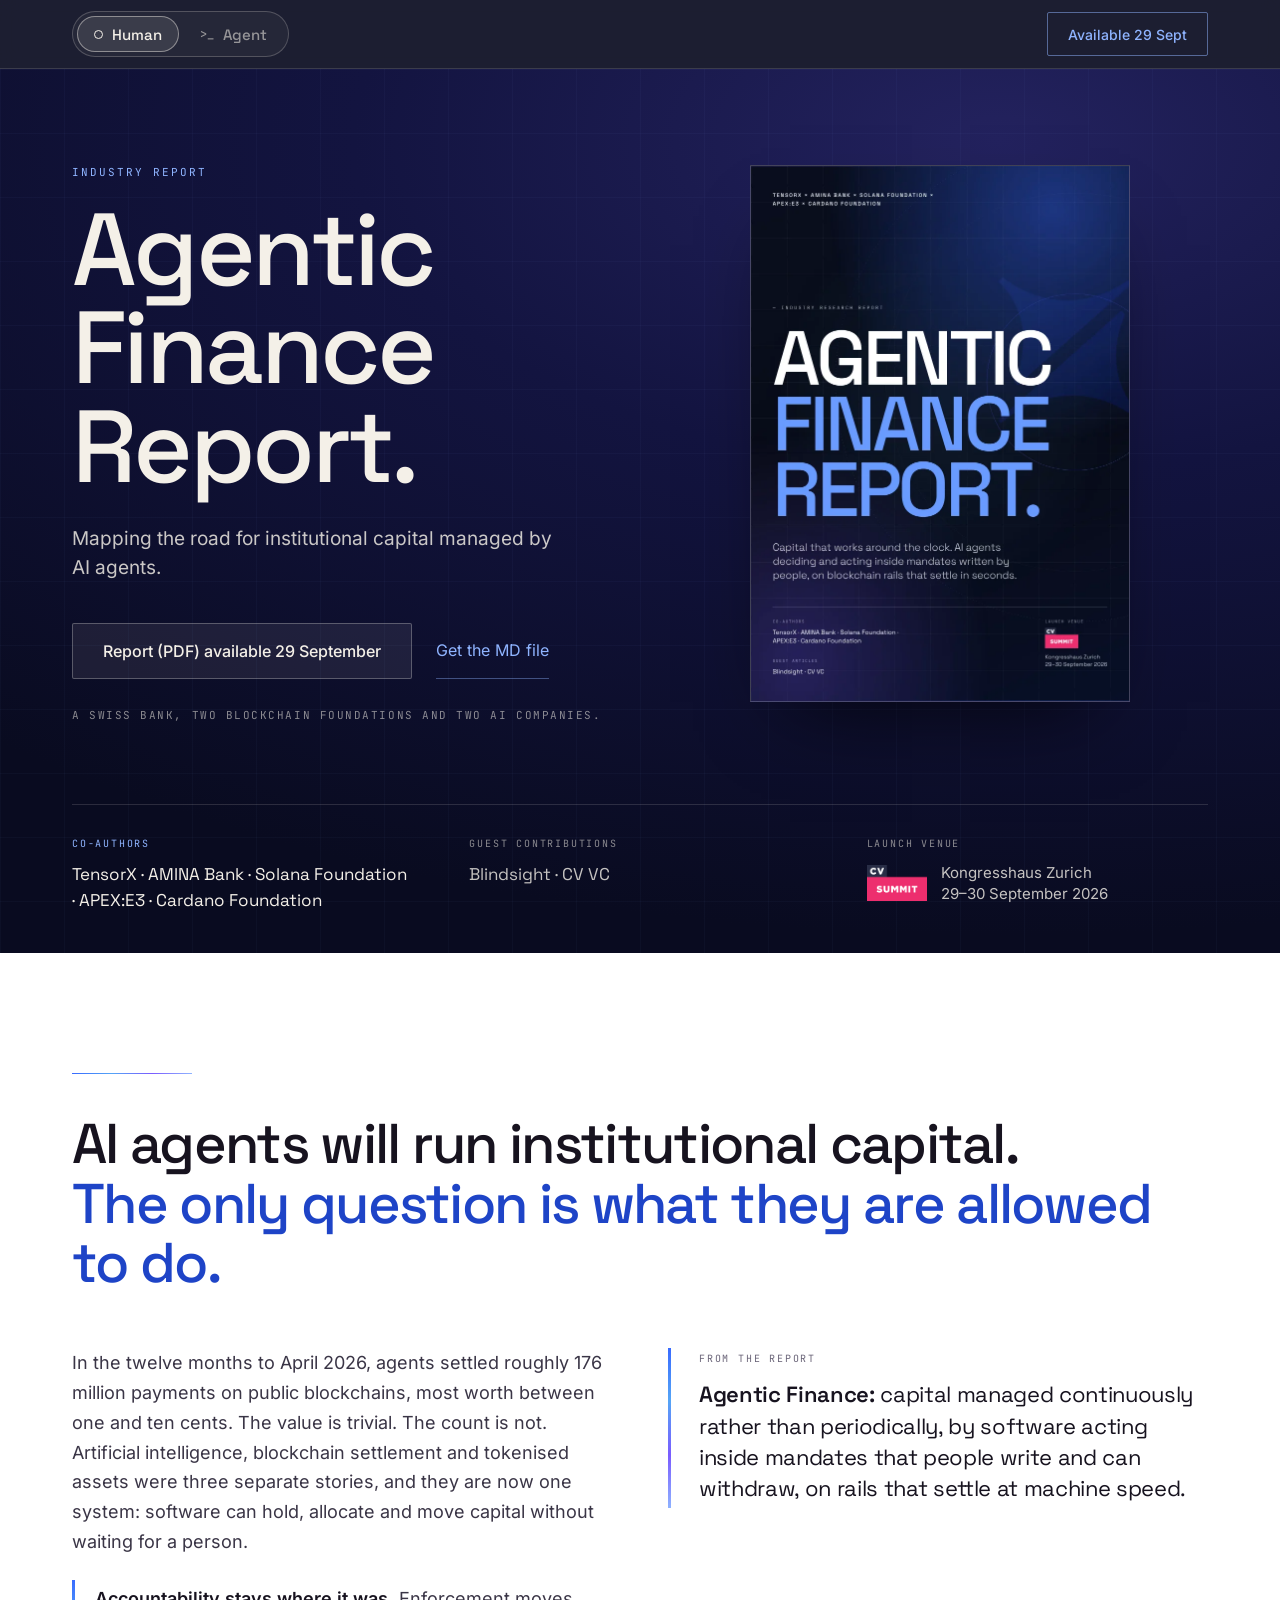
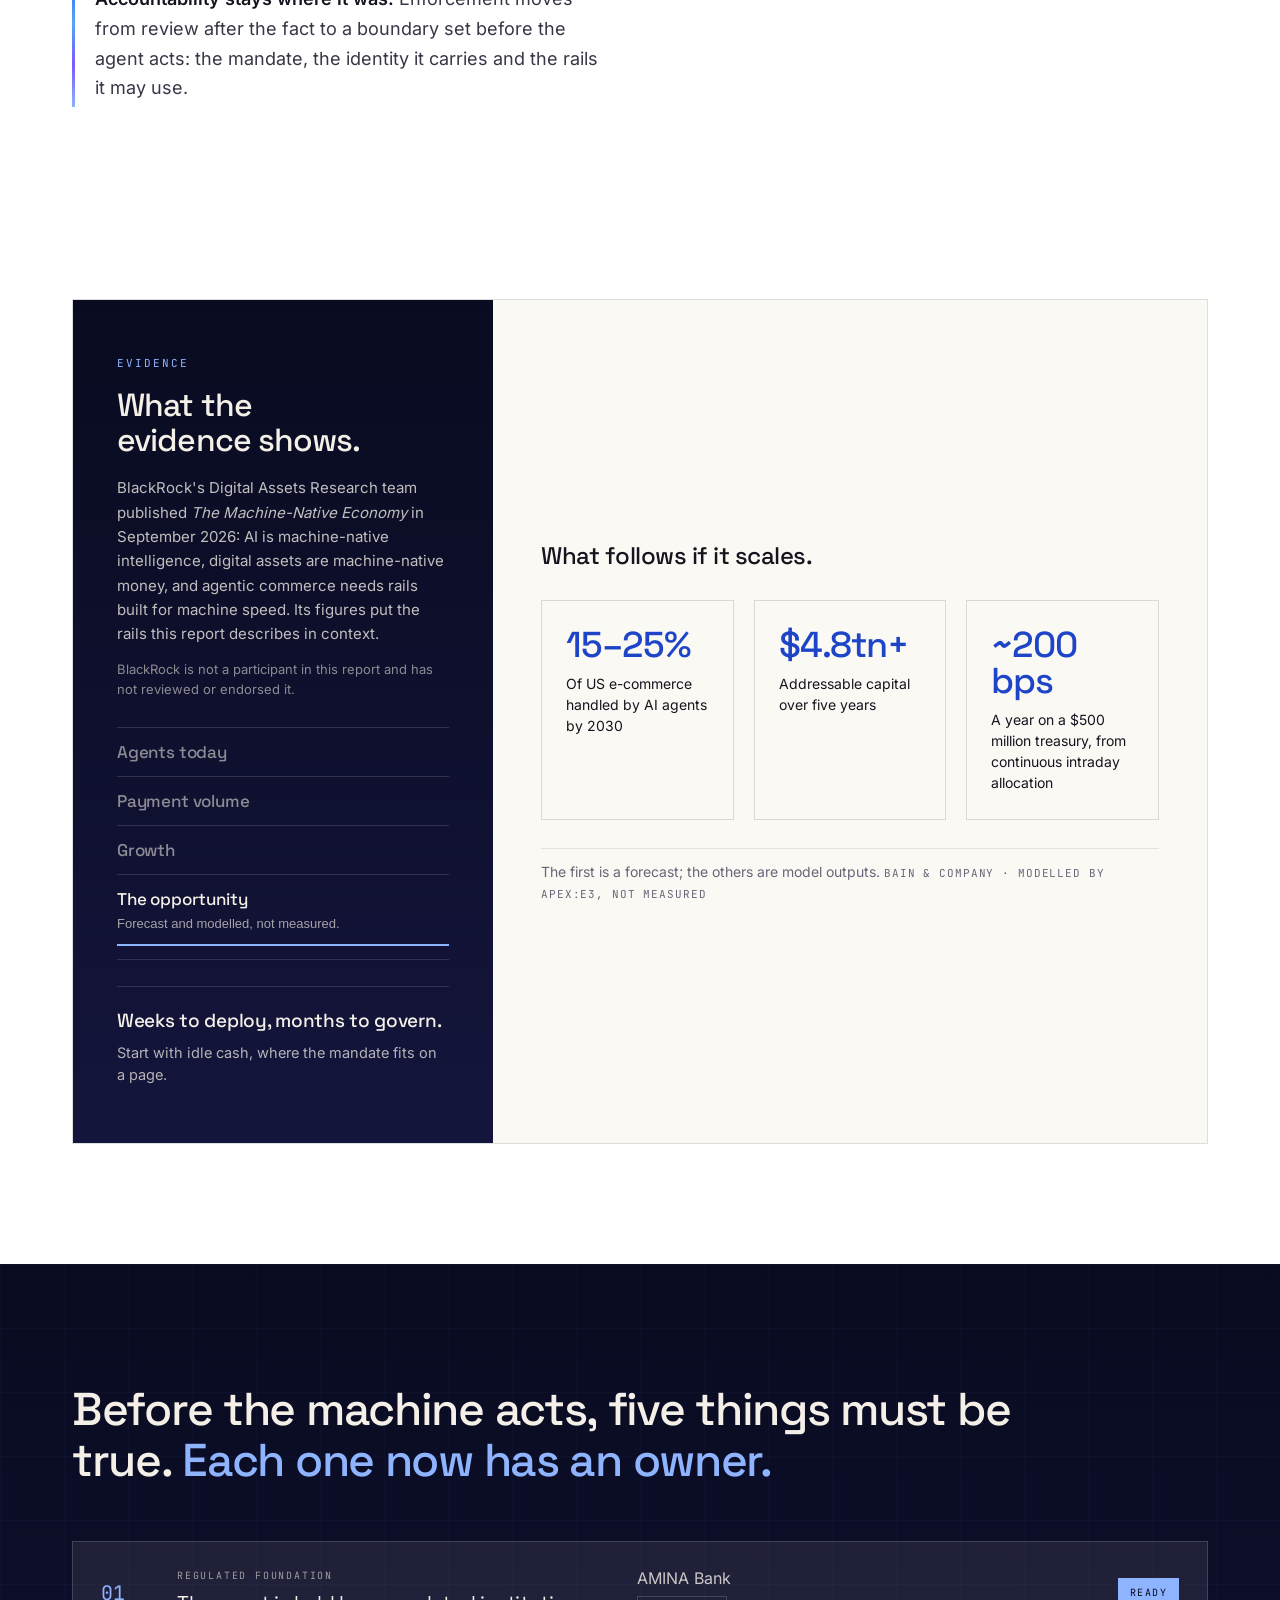
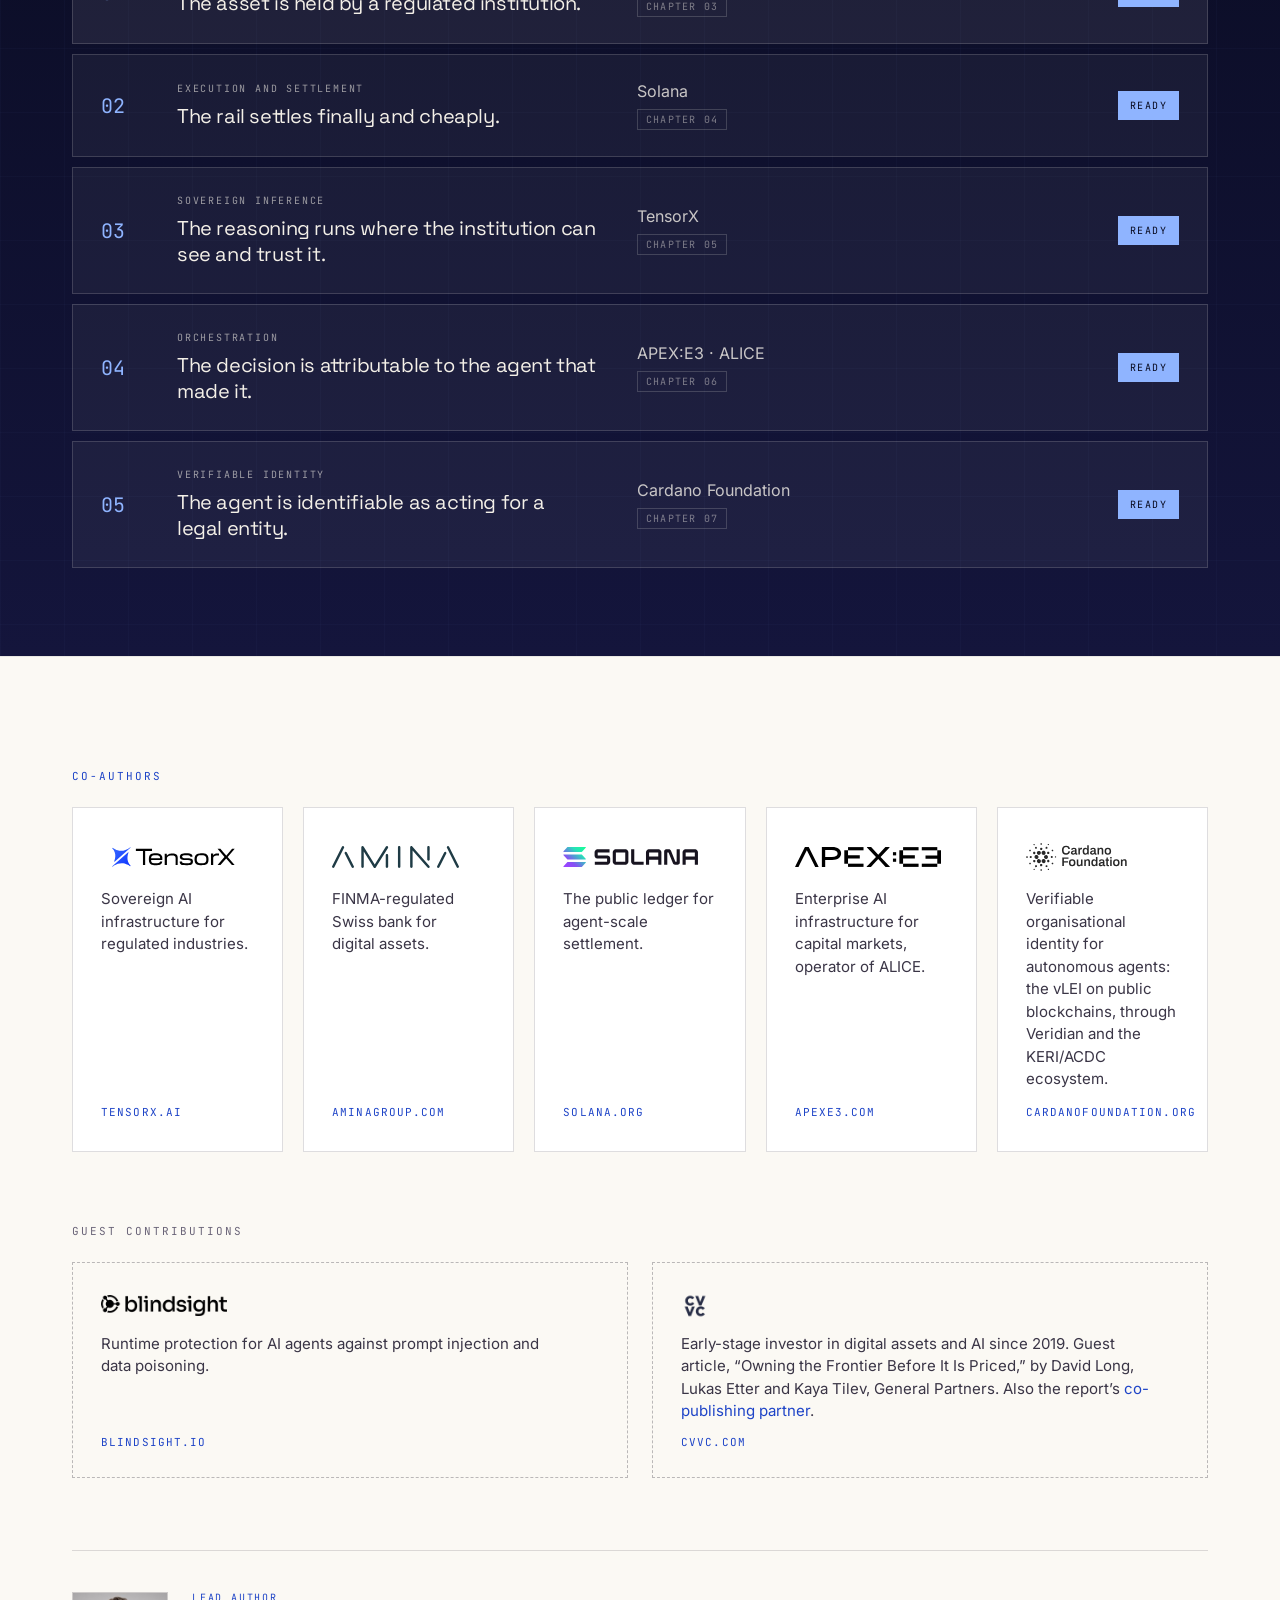
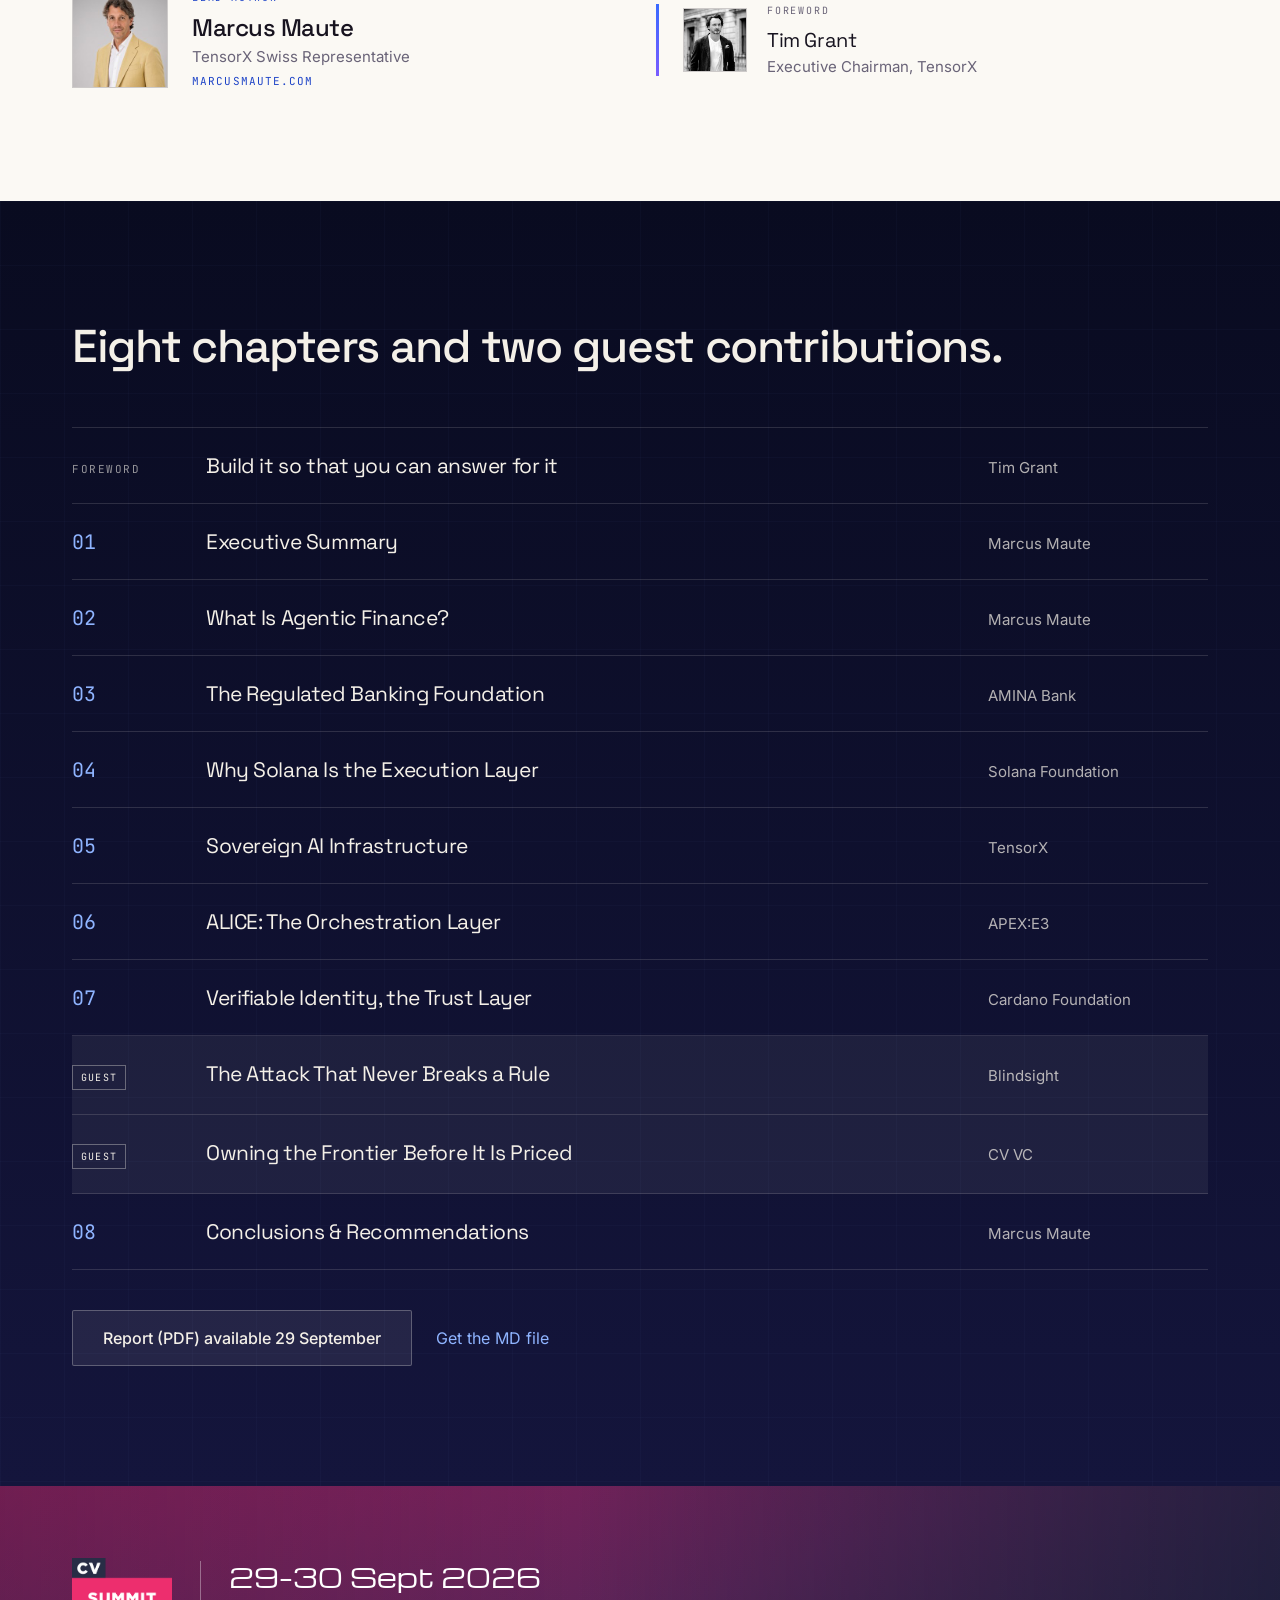
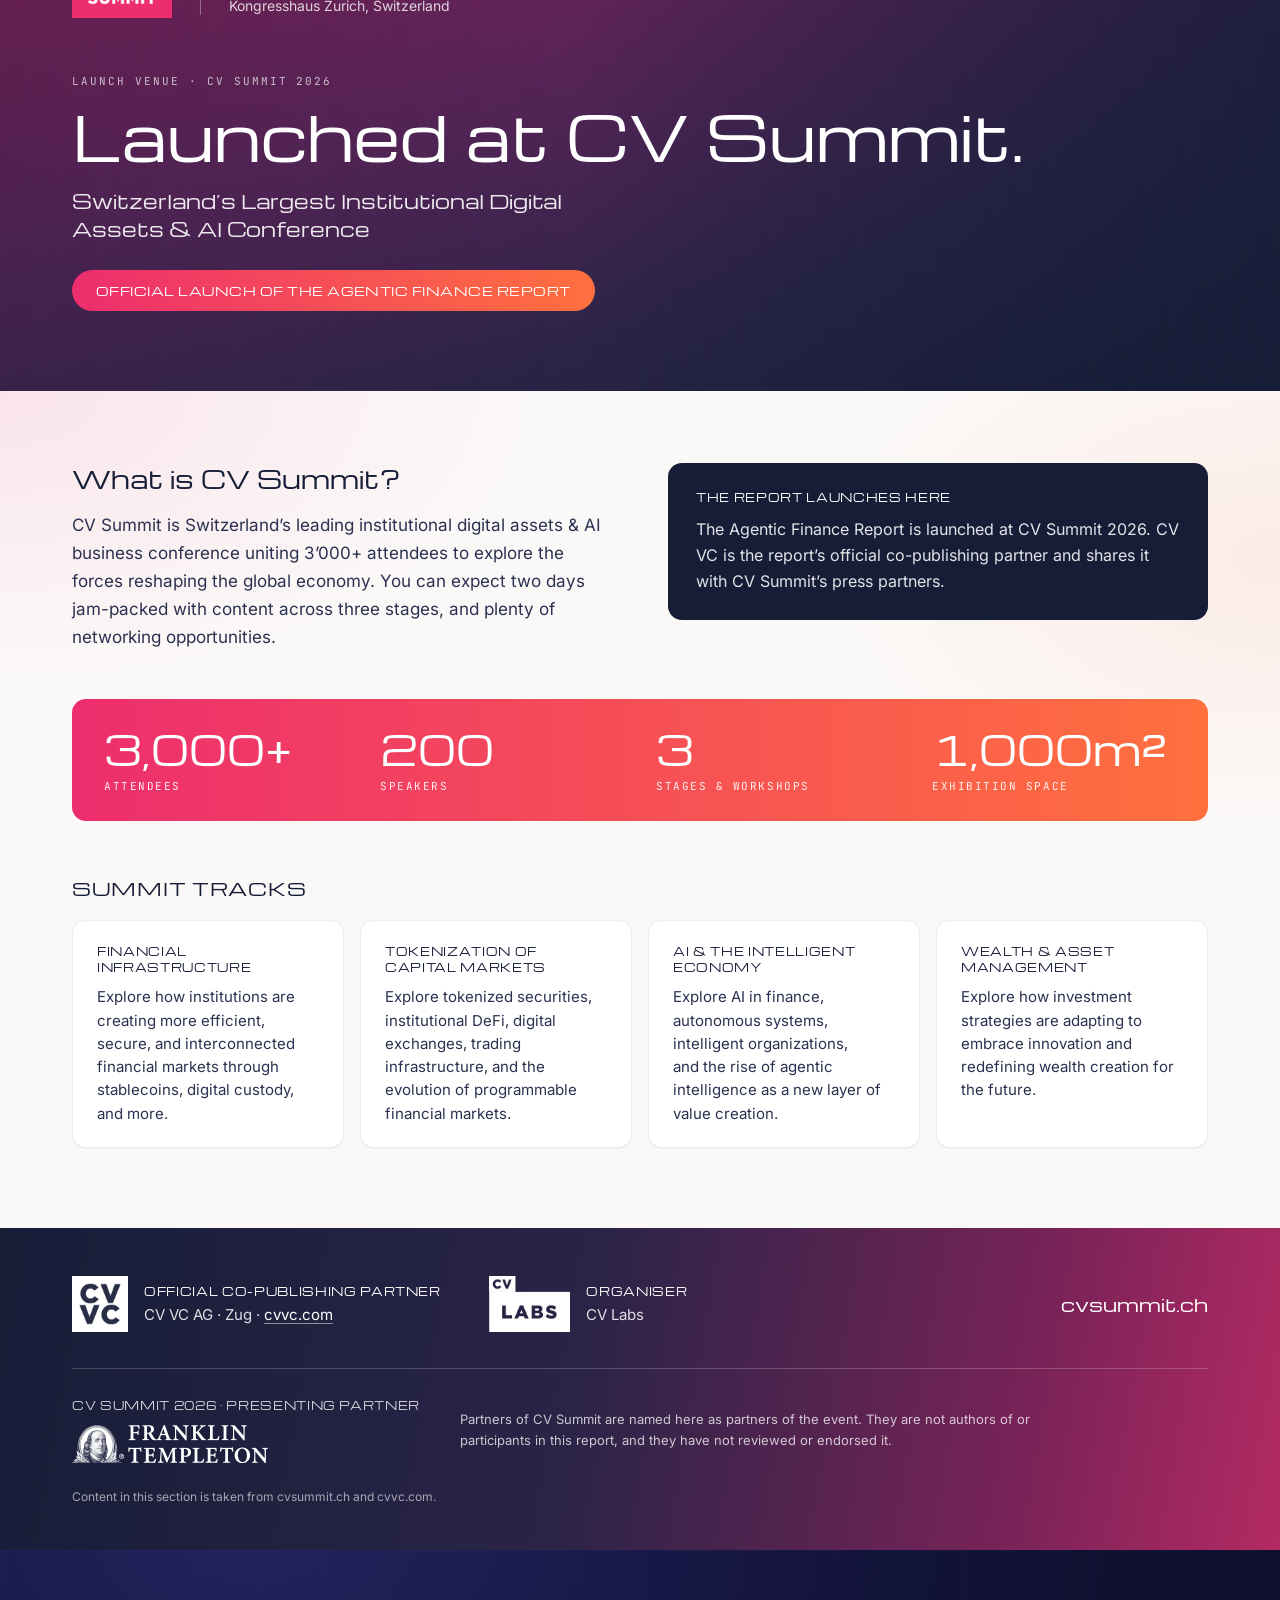
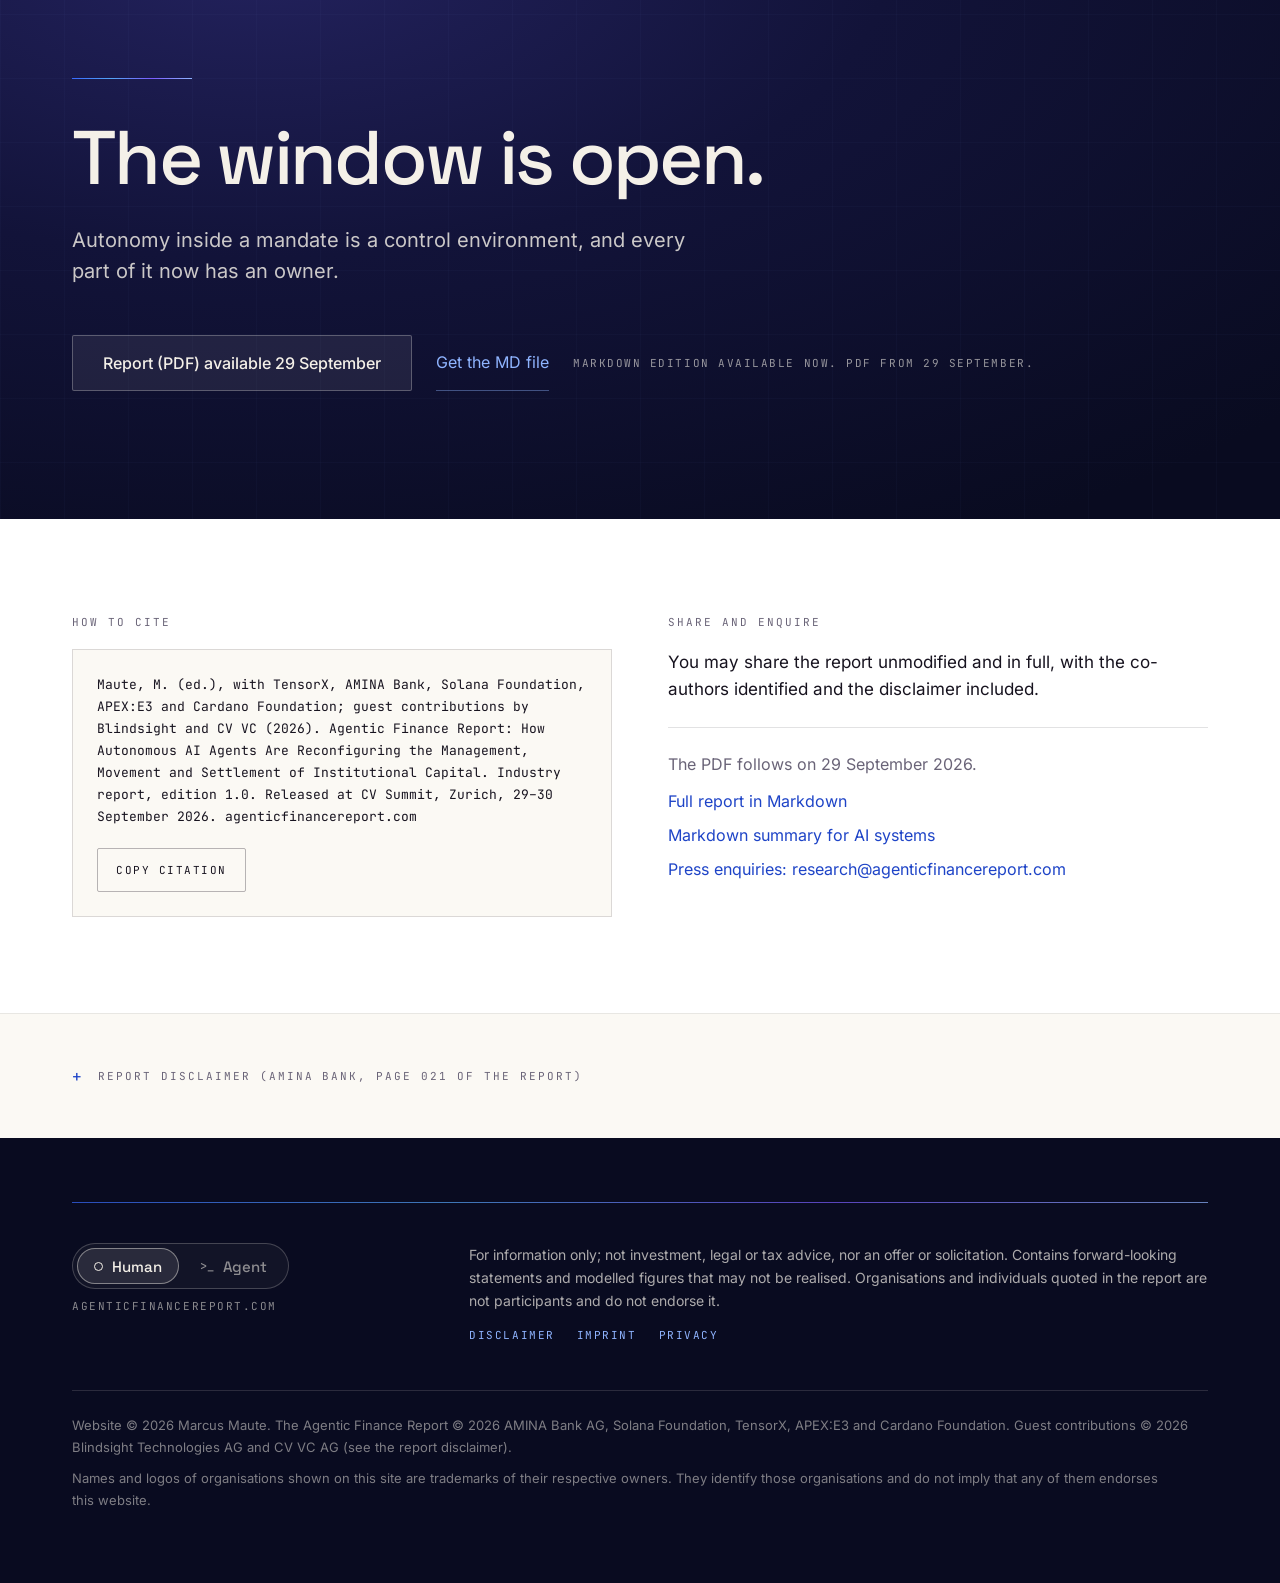
==== commit 85e17143: "Stack rows: "Ready" on all five, identity no longer set apart Owner, 27 September: the status chips " ====
--- a/index.html
+++ b/index.html
@@ -25,7 +25,7 @@
 
 <link rel="preload" href="assets/fonts/SpaceGrotesk-500.woff2" as="font" type="font/woff2" crossorigin>
 <link rel="preload" href="assets/fonts/Inter-400.woff2" as="font" type="font/woff2" crossorigin>
-<link rel="stylesheet" href="assets/css/site.css?v=23b47009">
+<link rel="stylesheet" href="assets/css/site.css?v=f6cd8b42">
 
 <script type="application/ld+json">
 {
@@ -305,34 +305,33 @@
           <div class="num" aria-hidden="true">01</div>
           <div class="cond"><div class="label">Regulated foundation</div><div class="what">The asset is held by a regulated institution.</div></div>
           <div class="meta"><div class="owner"><a href="https://aminagroup.com" rel="noopener" target="_blank">AMINA Bank</a></div><div class="chapter">Chapter 03</div></div>
-          <div class="tag"><span>In production</span></div>
+          <div class="tag"><span>Ready</span></div>
         </li>
         <li class="layer">
           <div class="num" aria-hidden="true">02</div>
           <div class="cond"><div class="label">Execution and settlement</div><div class="what">The rail settles finally and cheaply.</div></div>
           <div class="meta"><div class="owner"><a href="https://solana.org" rel="noopener" target="_blank">Solana</a></div><div class="chapter">Chapter 04</div></div>
-          <div class="tag"><span>In production</span></div>
+          <div class="tag"><span>Ready</span></div>
         </li>
         <li class="layer">
           <div class="num" aria-hidden="true">03</div>
           <div class="cond"><div class="label">Sovereign inference</div><div class="what">The reasoning runs where the institution can see and trust it.</div></div>
           <div class="meta"><div class="owner"><a href="https://tensorx.ai" rel="noopener" target="_blank">TensorX</a></div><div class="chapter">Chapter 05</div></div>
-          <div class="tag"><span>In production</span></div>
+          <div class="tag"><span>Ready</span></div>
         </li>
         <li class="layer">
           <div class="num" aria-hidden="true">04</div>
           <div class="cond"><div class="label">Orchestration</div><div class="what">The decision is attributable to the agent that made it.</div></div>
           <div class="meta"><div class="owner"><a href="https://apexe3.com" rel="noopener" target="_blank">APEX:E3</a> · ALICE</div><div class="chapter">Chapter 06</div></div>
-          <div class="tag"><span>In production</span></div>
+          <div class="tag"><span>Ready</span></div>
         </li>
-        <li class="layer pending">
+        <li class="layer">
           <div class="num" aria-hidden="true">05</div>
           <div class="cond"><div class="label">Verifiable identity</div><div class="what">The agent is identifiable as acting for a legal entity.</div></div>
           <div class="meta"><div class="owner"><a href="https://cardanofoundation.org" rel="noopener" target="_blank">Cardano Foundation</a></div><div class="chapter">Chapter 07</div></div>
-          <div class="tag"><span>Standards live · accreditation in progress</span></div>
+          <div class="tag"><span>Ready</span></div>
         </li>
       </ul>
-      <div class="caption">The outlined row is the one not yet in production.</div>
     </div>
   </section>
 
--- a/assets/css/site.css
+++ b/assets/css/site.css
@@ -128,11 +128,9 @@
   align-items: start;
 }
 .layer.base { background: rgba(244,240,232,0.08); }
-.layer.pending { border: 1px dashed rgba(143,180,255,0.6); background: transparent; }
 .layer .num { grid-area: num; font-family: var(--mono); font-size: 20px; line-height: 1.2; color: var(--blue-light); letter-spacing: -0.02em; }
 .layer .cond { grid-area: cond; }
 .layer .label { color: rgba(244,240,232,0.6); margin-bottom: 8px; }
-.layer.pending .label { color: var(--blue-light); }
 .layer .what { font-family: var(--display); font-size: 20px; letter-spacing: -0.02em; }
 .layer .meta { grid-area: meta; display: flex; flex-wrap: wrap; align-items: baseline; gap: 8px 16px; }
 .layer .owner { font-size: 16px; color: rgba(244,240,232,0.8); }
@@ -141,7 +139,6 @@
 .layer .chapter { font-family: var(--mono); font-size: 10px; letter-spacing: 0.12em; text-transform: uppercase; color: rgba(244,240,232,0.45); border: 1px solid rgba(244,240,232,0.18); padding: 3px 8px; white-space: nowrap; }
 .layer .tag { grid-area: tag; justify-self: start; }
 .tag span { font-family: var(--mono); font-size: 10px; line-height: 1.5; letter-spacing: 0.14em; text-transform: uppercase; padding: 7px 12px; display: inline-block; color: var(--navy-base); background: var(--blue-light); }
-.layer.pending .tag span { color: var(--ink-dark); background: transparent; border: 1px solid rgba(143,180,255,0.6); }
 .stack .caption { font-family: var(--mono); font-size: 11px; letter-spacing: 0.1em; text-transform: uppercase; color: rgba(244,240,232,0.55); margin-top: 24px; line-height: 1.6; }
 
 @media (min-width: 901px) {
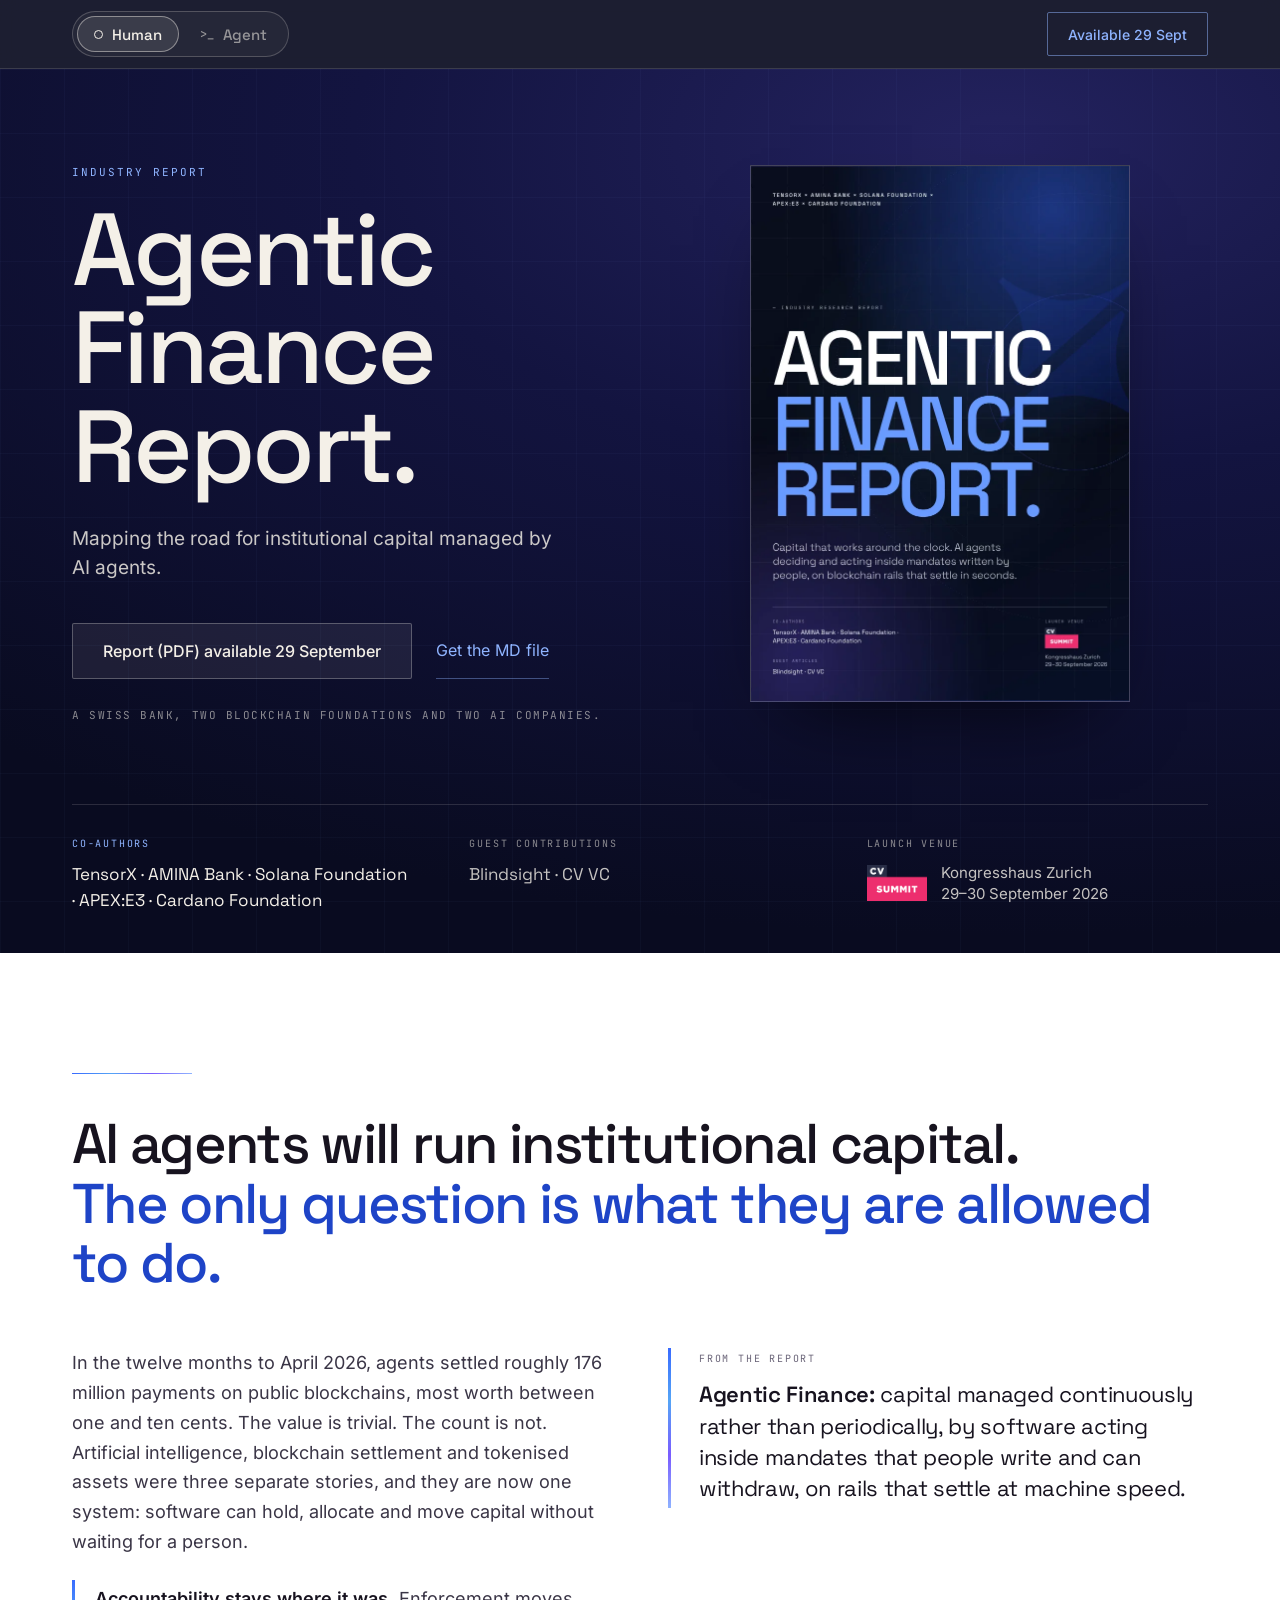
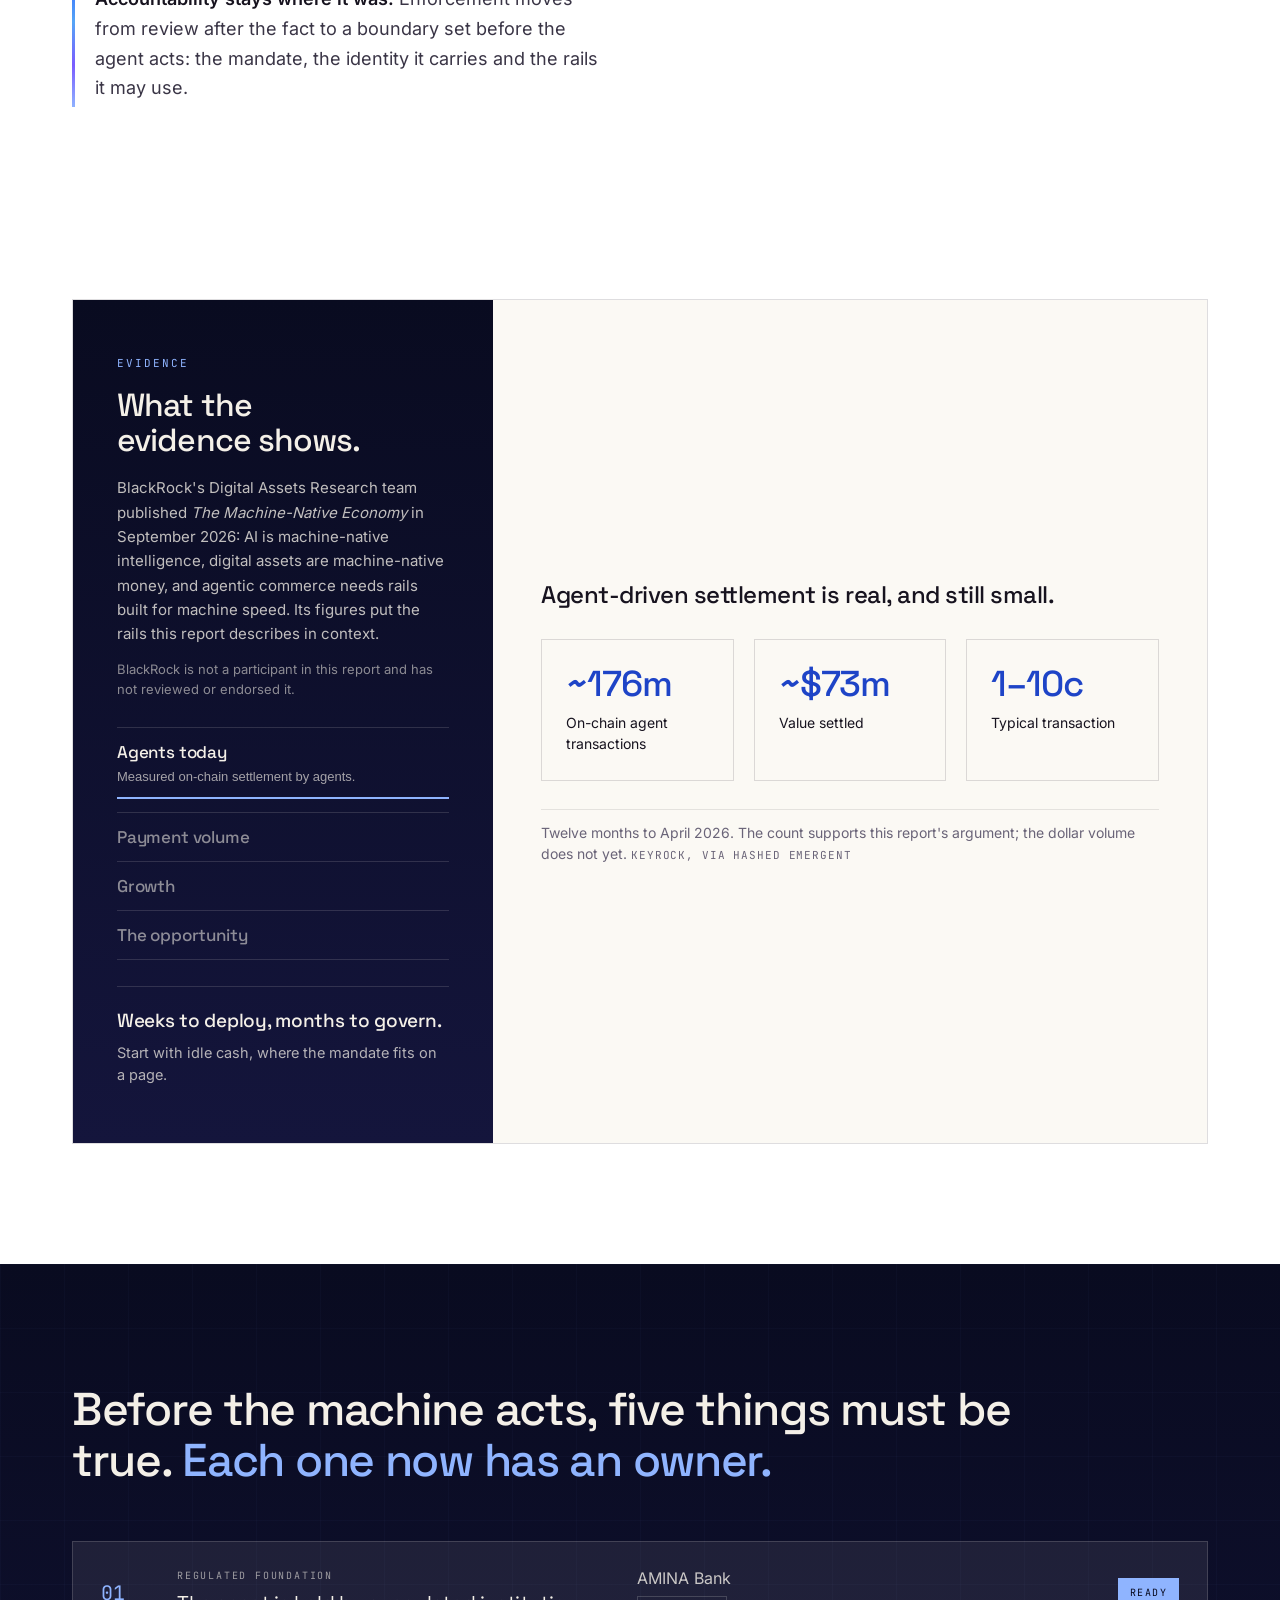
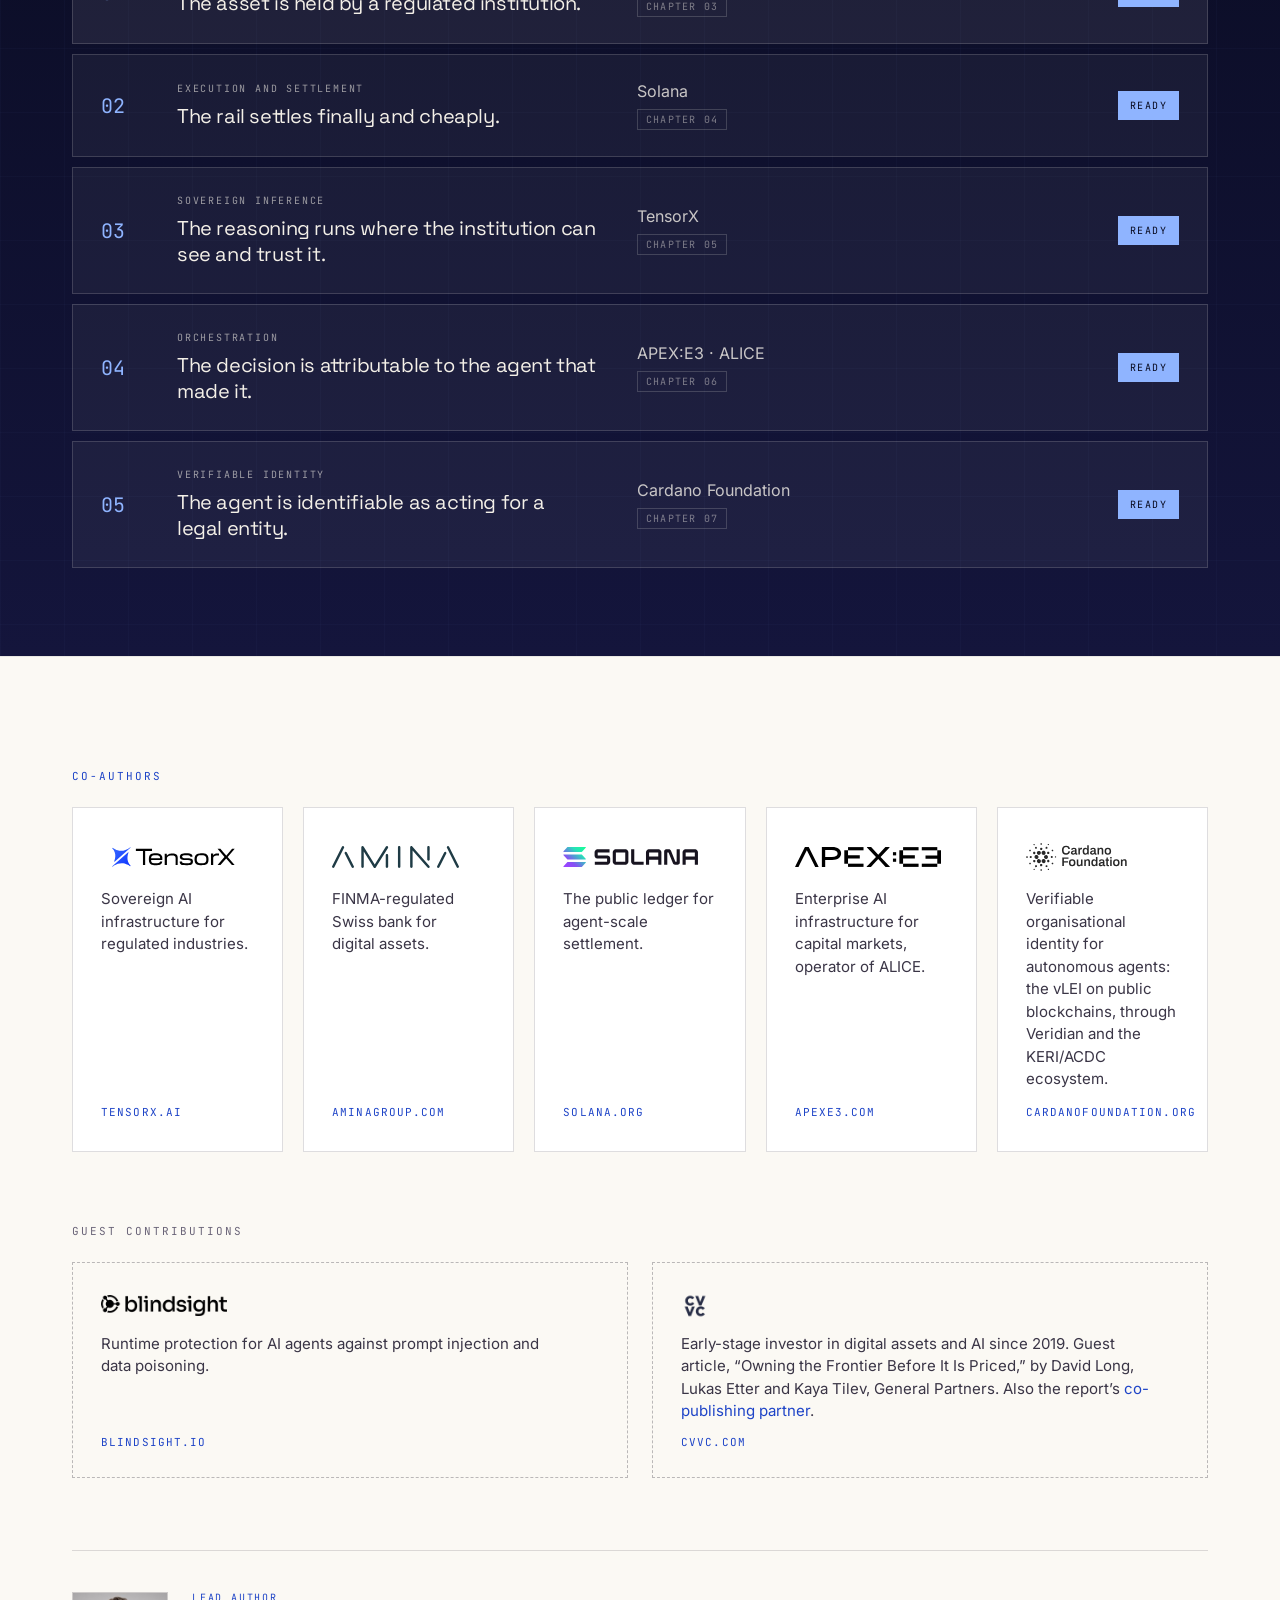
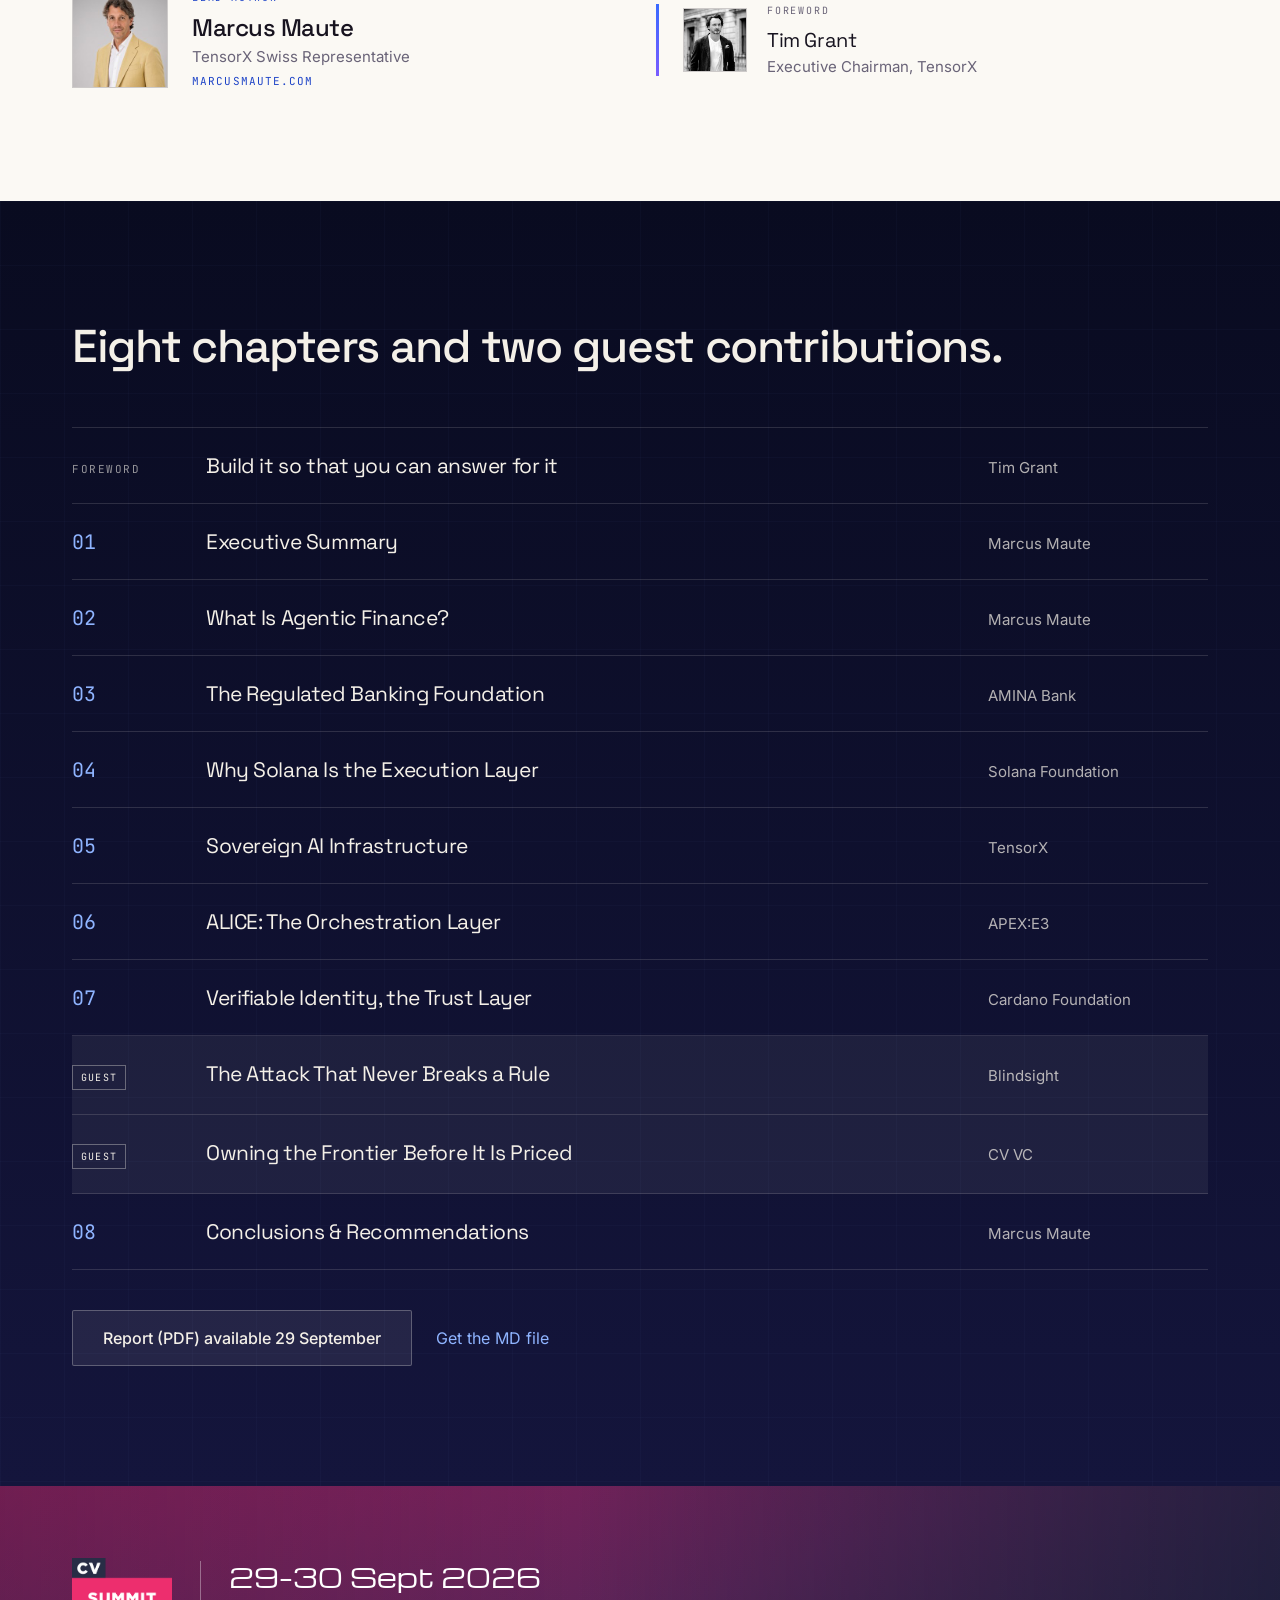
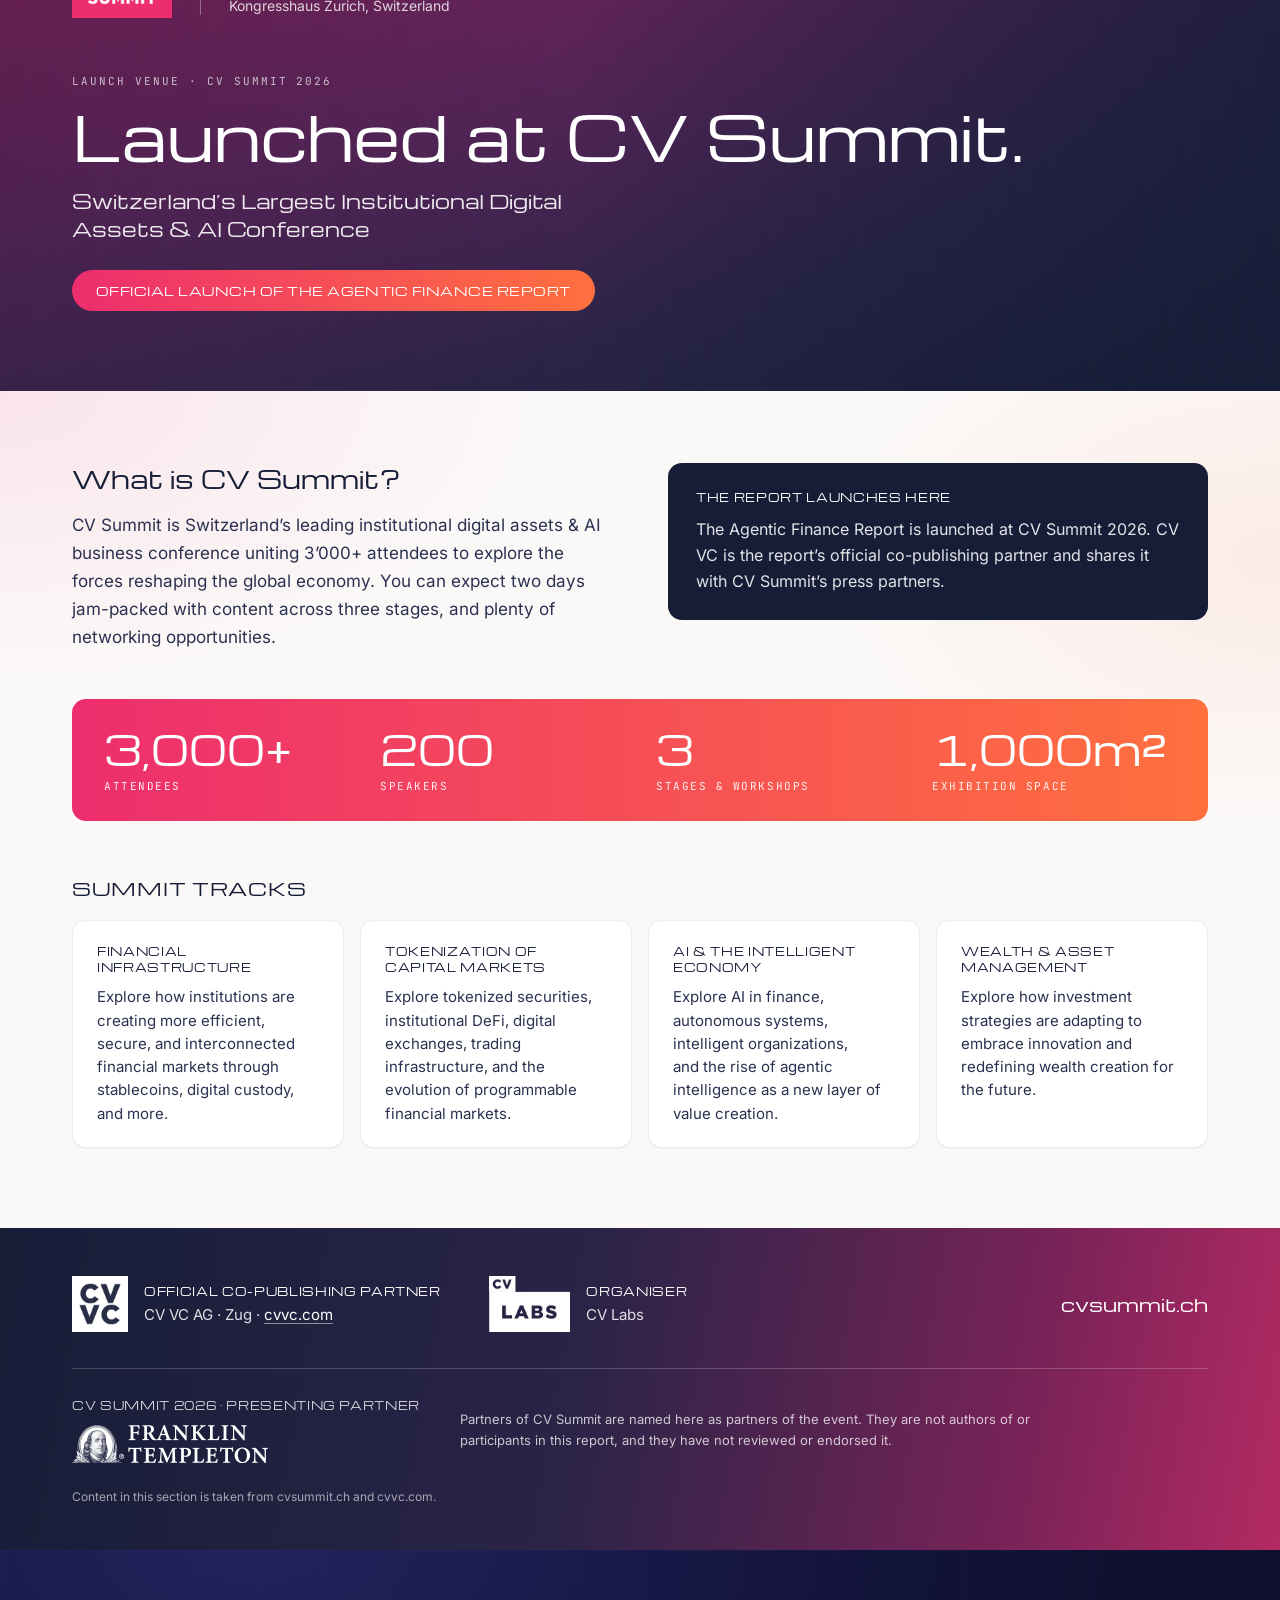
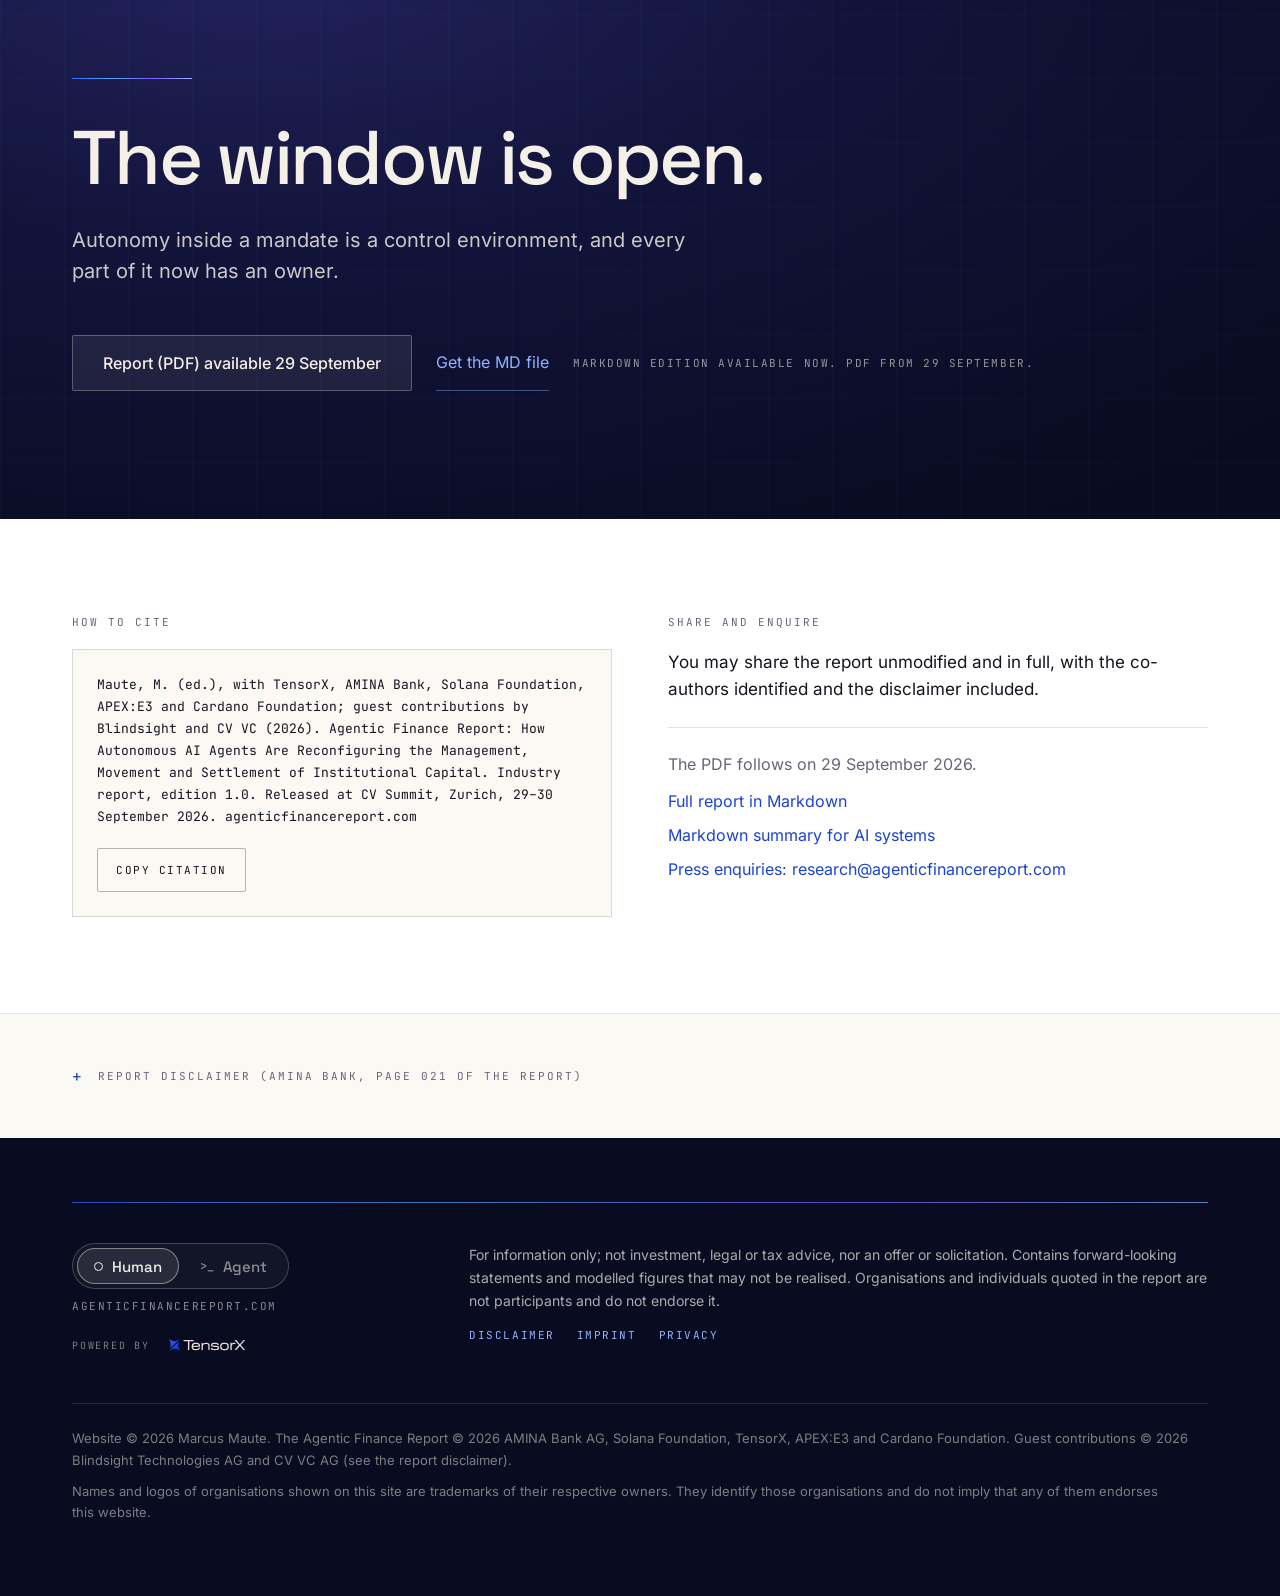
==== commit 6e5d44a4: "Footer: "Powered by" with the TensorX wordmark Owner request. The light wordmark (cream letterforms," ====
--- a/index.html
+++ b/index.html
@@ -25,7 +25,7 @@
 
 <link rel="preload" href="assets/fonts/SpaceGrotesk-500.woff2" as="font" type="font/woff2" crossorigin>
 <link rel="preload" href="assets/fonts/Inter-400.woff2" as="font" type="font/woff2" crossorigin>
-<link rel="stylesheet" href="assets/css/site.css?v=f6cd8b42">
+<link rel="stylesheet" href="assets/css/site.css?v=91250230">
 
 <script type="application/ld+json">
 {
@@ -2160,6 +2160,10 @@
             <button type="button" data-mode="agent" aria-pressed="false"><span class="prompt" aria-hidden="true">&gt;_</span><span>Agent</span></button>
           </div>
           <div class="domain">agenticfinancereport.com</div>
+          <a class="powered" href="https://tensorx.ai" rel="noopener" target="_blank">
+            <span class="label">Powered by</span>
+            <img src="assets/img/logos/tensorx-white.svg" alt="TensorX" width="145" height="32">
+          </a>
         </div>
         <div class="wide">
           <p>For information only; not investment, legal or tax advice, nor an offer or solicitation. Contains forward-looking statements and modelled figures that may not be realised. Organisations and individuals quoted in the report are not participants and do not endorse it.</p>
--- a/assets/css/site.css
+++ b/assets/css/site.css
@@ -257,6 +257,11 @@
 .site-footer p { font-size: 14px; line-height: 1.65; color: rgba(244,240,232,0.7); margin: 0; }
 .site-footer .dl { display: inline-block; margin-top: 16px; color: var(--blue-light); font-family: var(--mono); font-size: 11px; letter-spacing: 0.14em; text-transform: uppercase; }
 .site-footer .dl:hover { color: var(--ink-dark); }
+.site-footer .powered { display: inline-flex; align-items: center; gap: 12px; margin-top: 22px; text-decoration: none; }
+.site-footer .powered .label { color: rgba(244,240,232,0.5); }
+.site-footer .powered img { height: 20px; width: auto; display: block; opacity: 0.92; }
+.site-footer .powered:hover img { opacity: 1; }
+.site-footer .powered:hover .label { color: rgba(244,240,232,0.75); }
 .site-footer .copyright { font-size: 13px; line-height: 1.65; color: rgba(244,240,232,0.5); margin: 48px 0 0; padding-top: 24px; border-top: 1px solid rgba(244,240,232,0.14); }
 
 @media (max-width: 480px) {
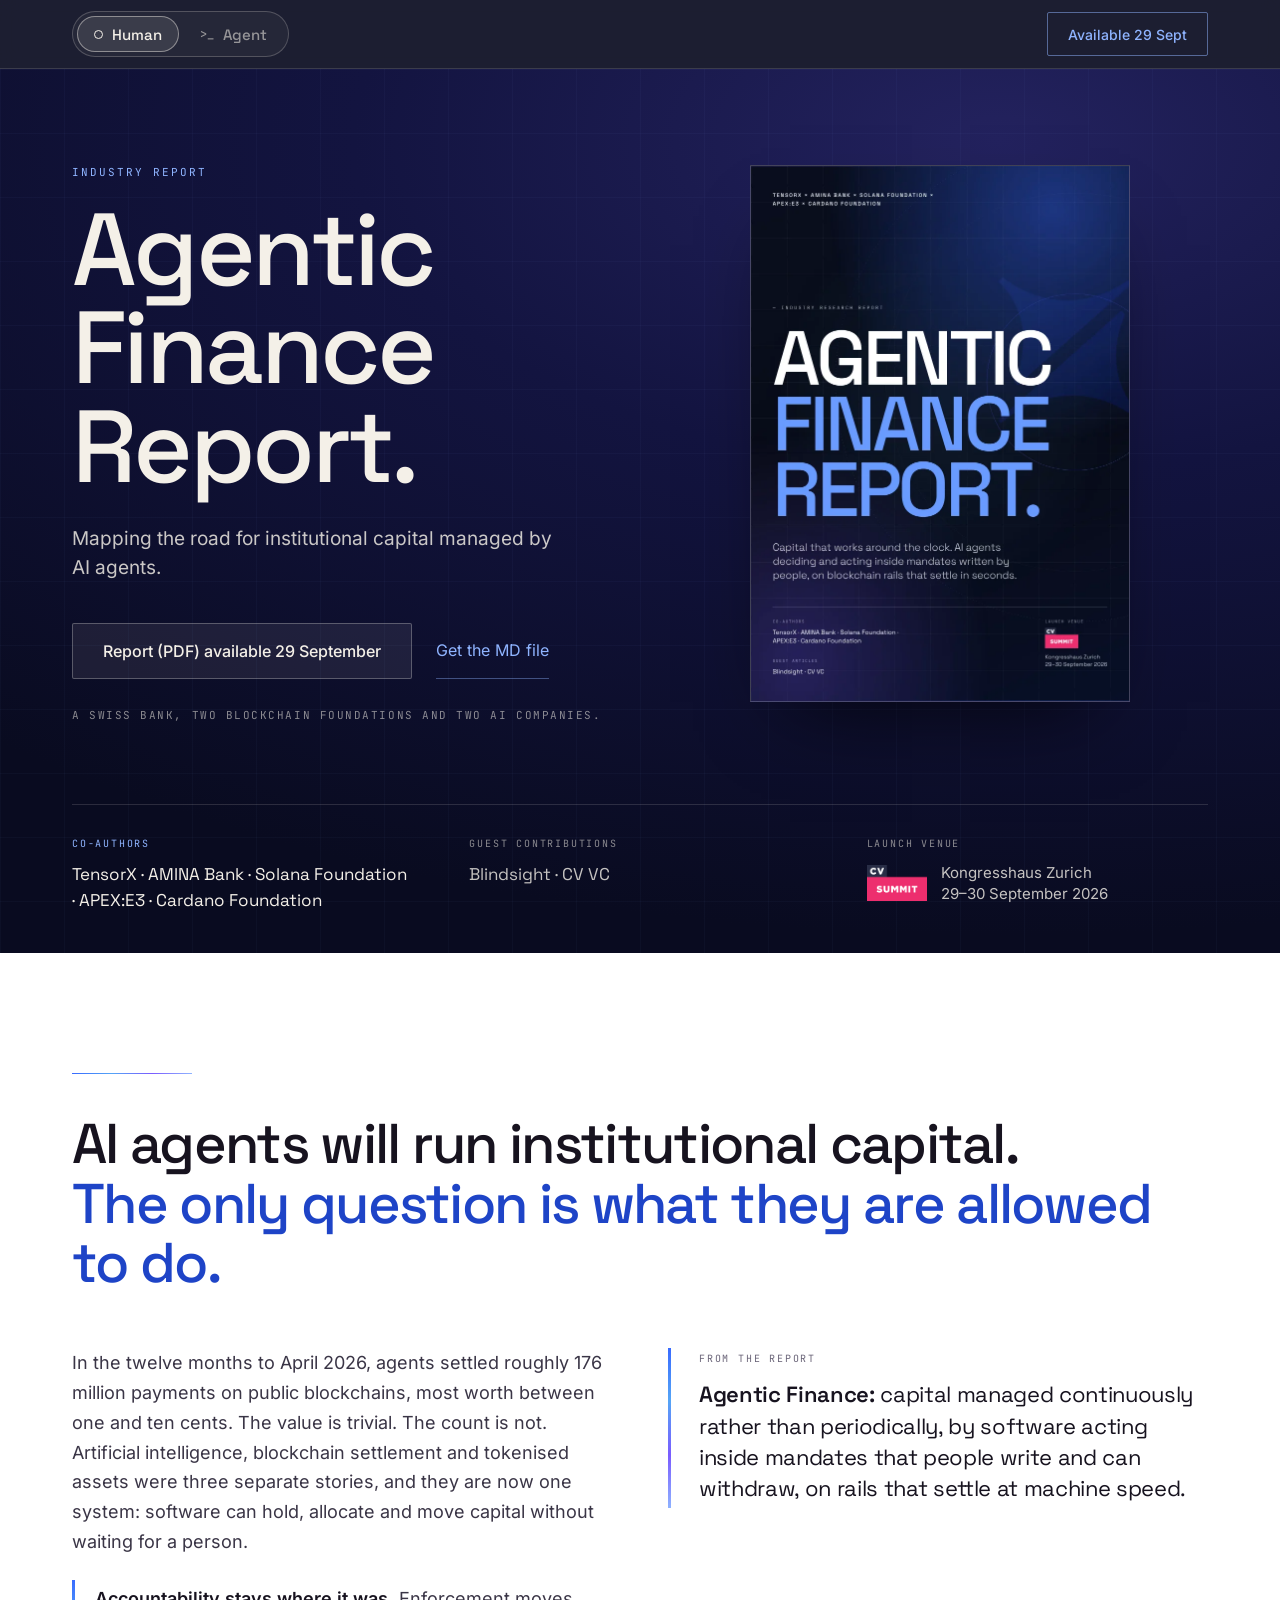
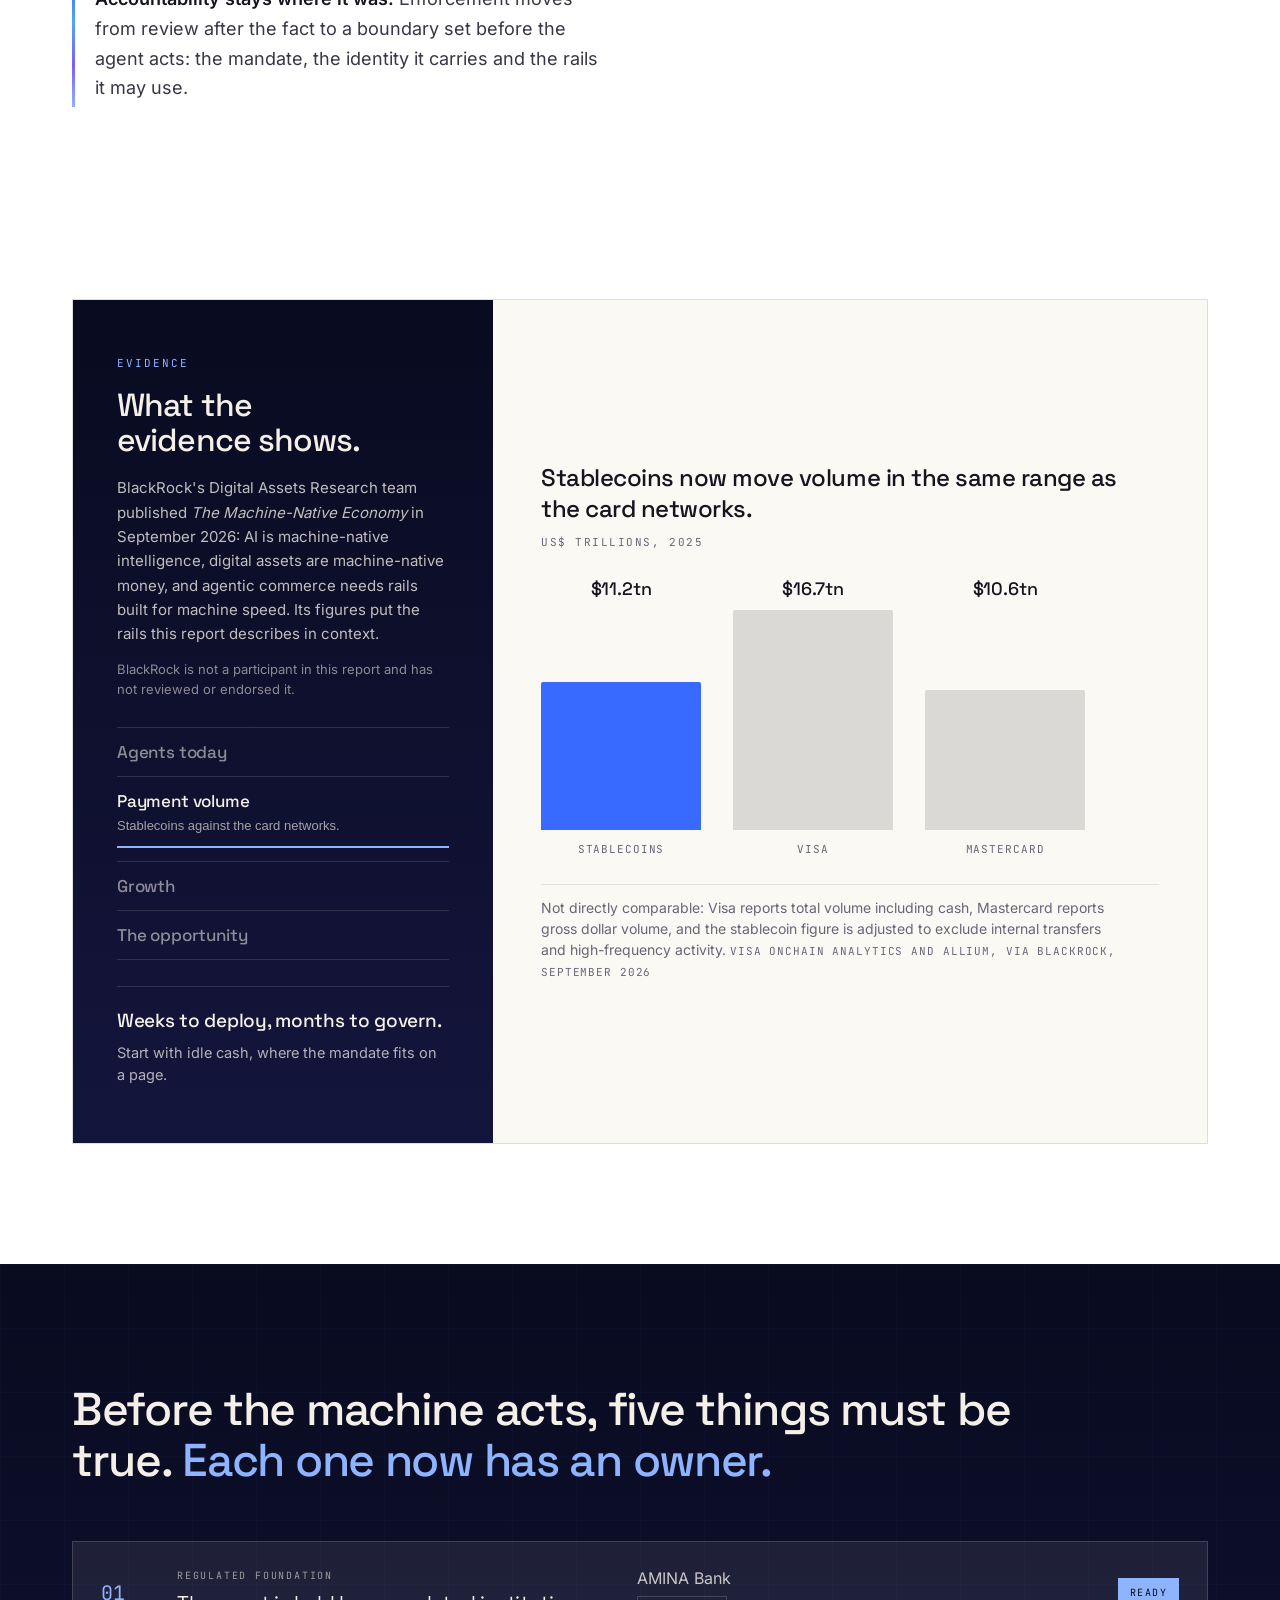
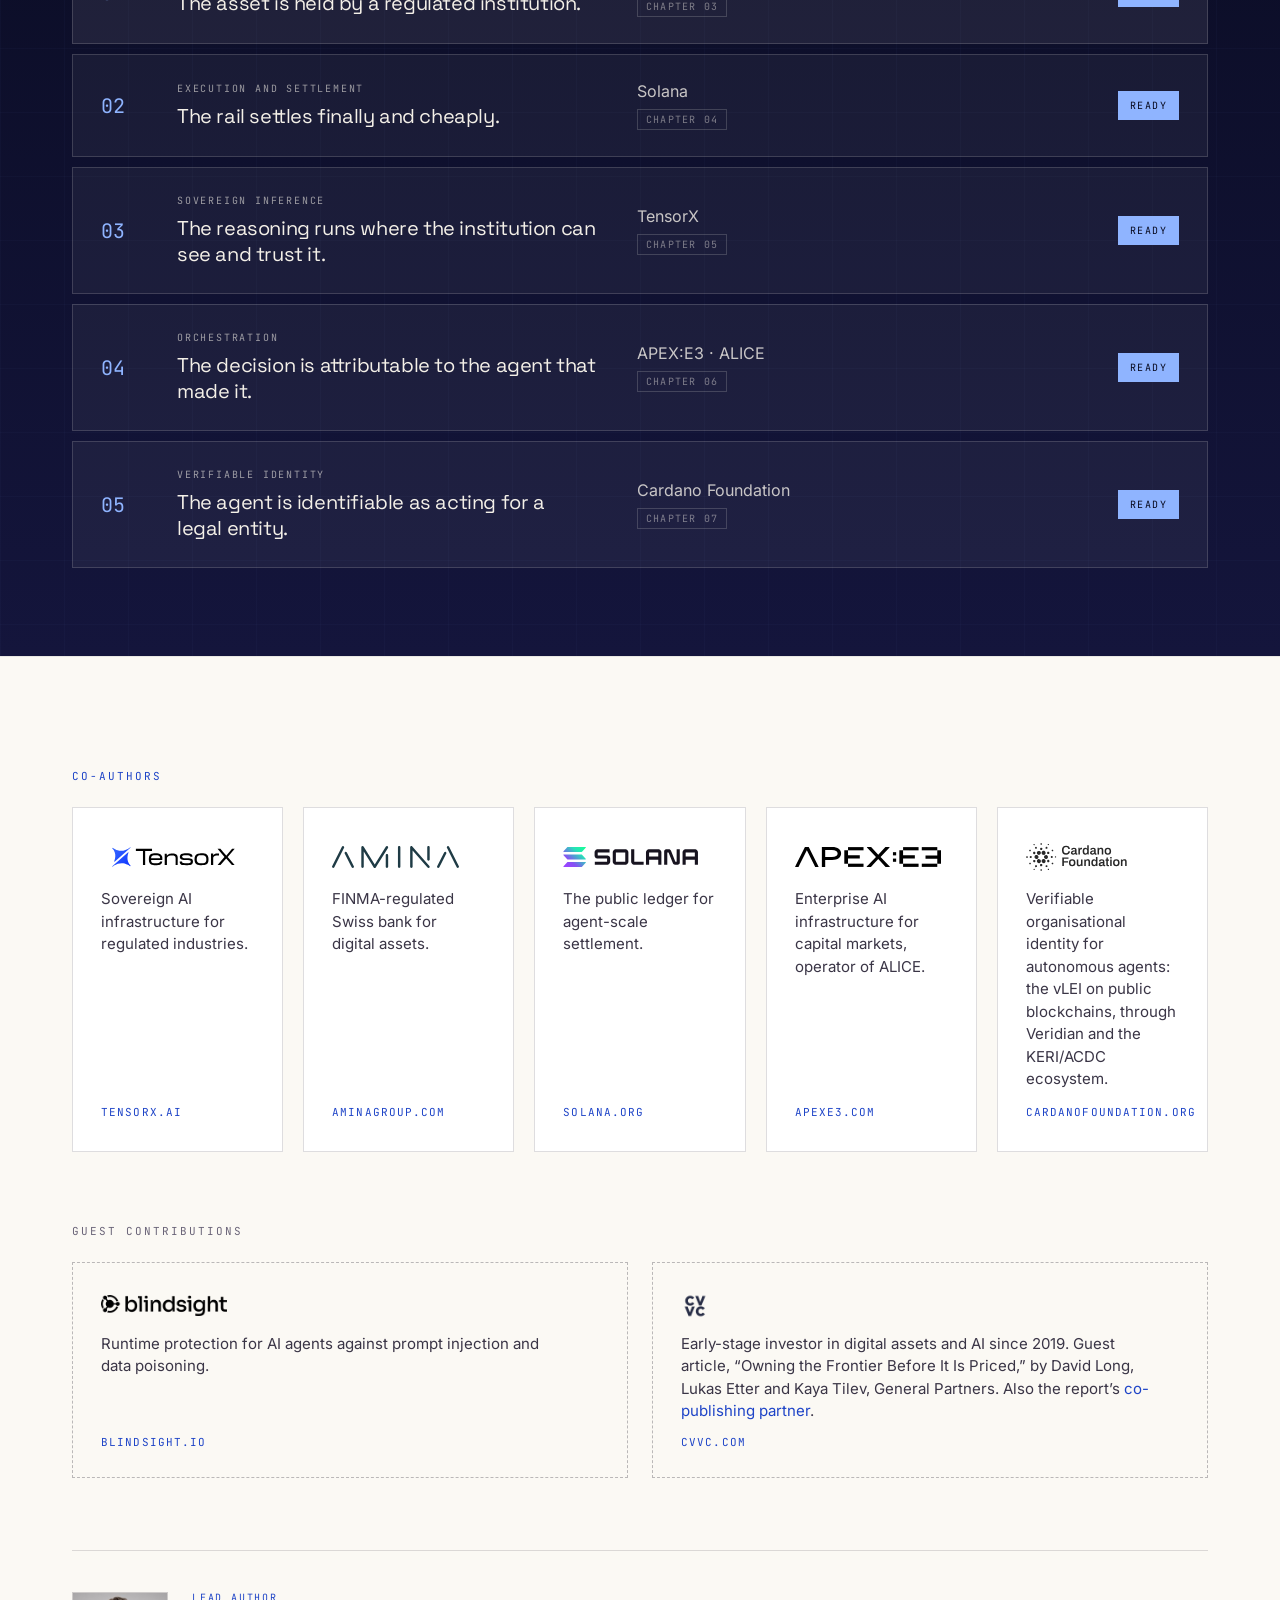
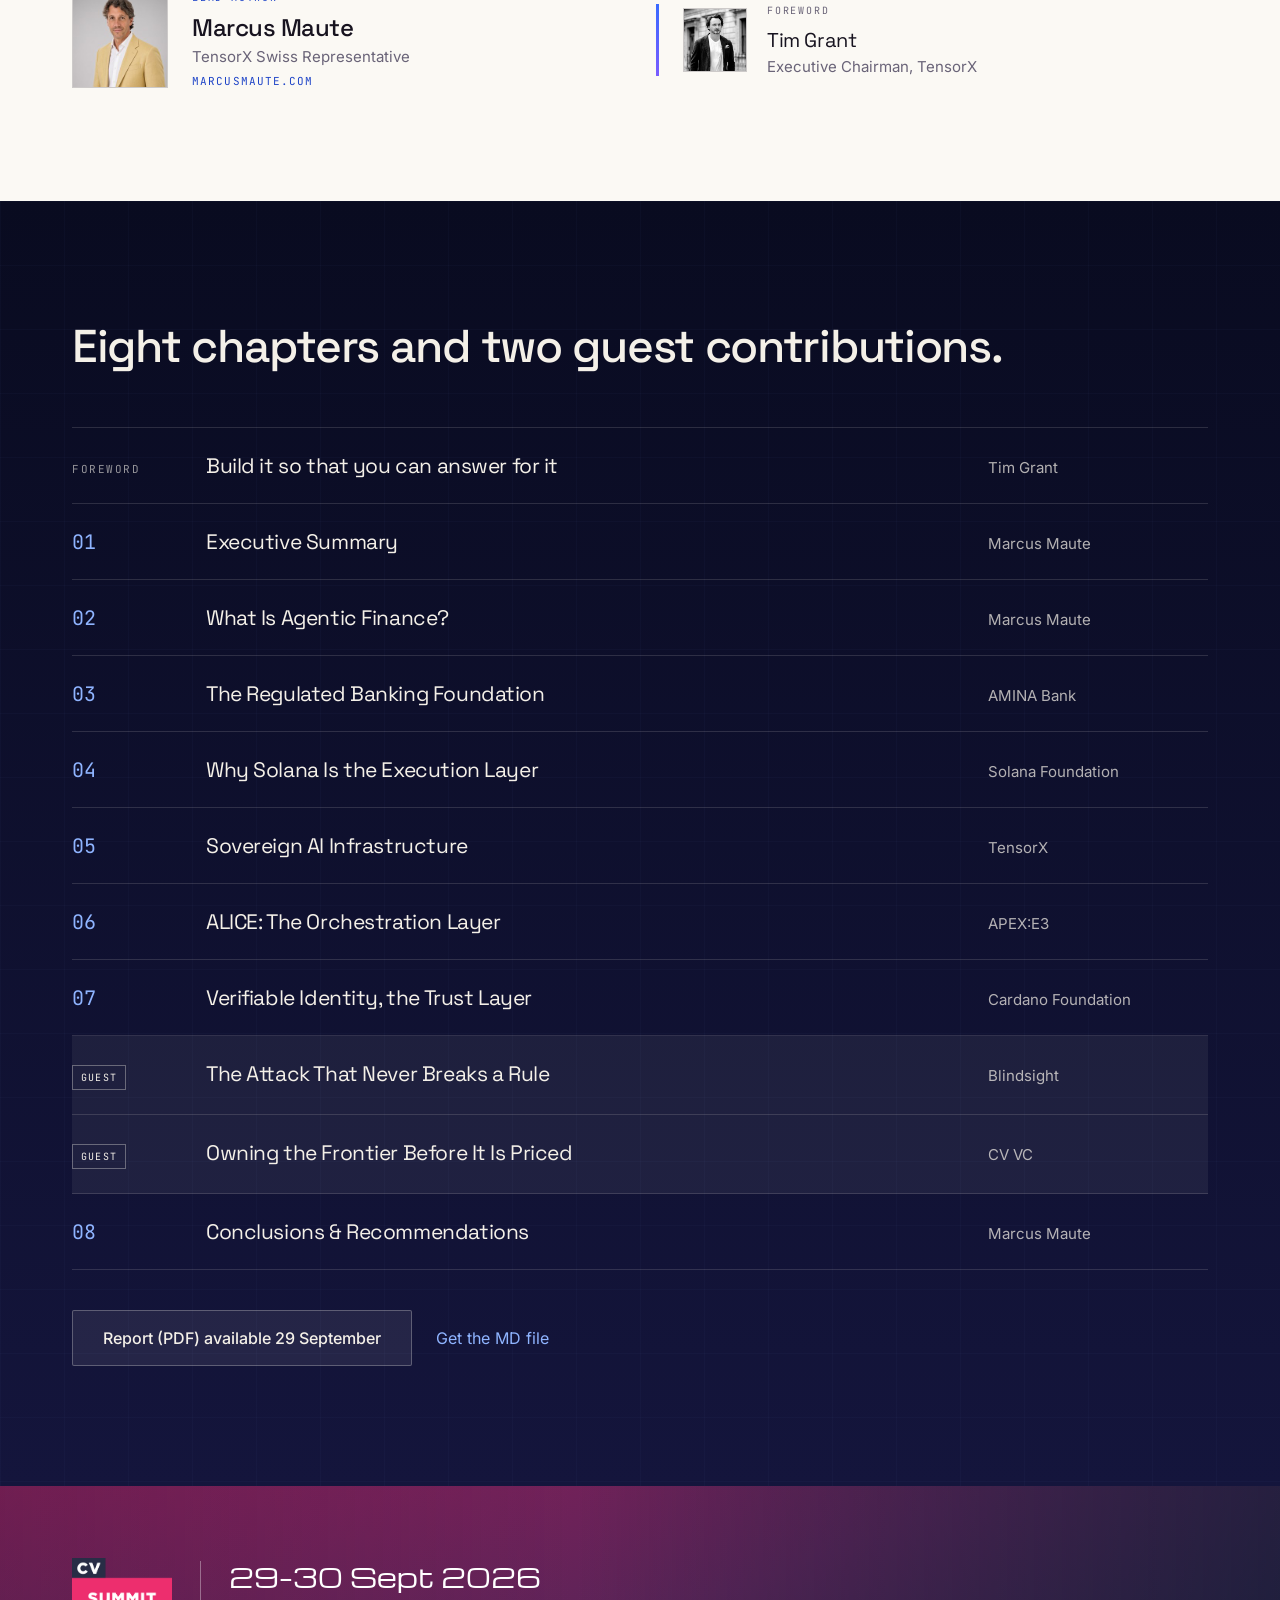
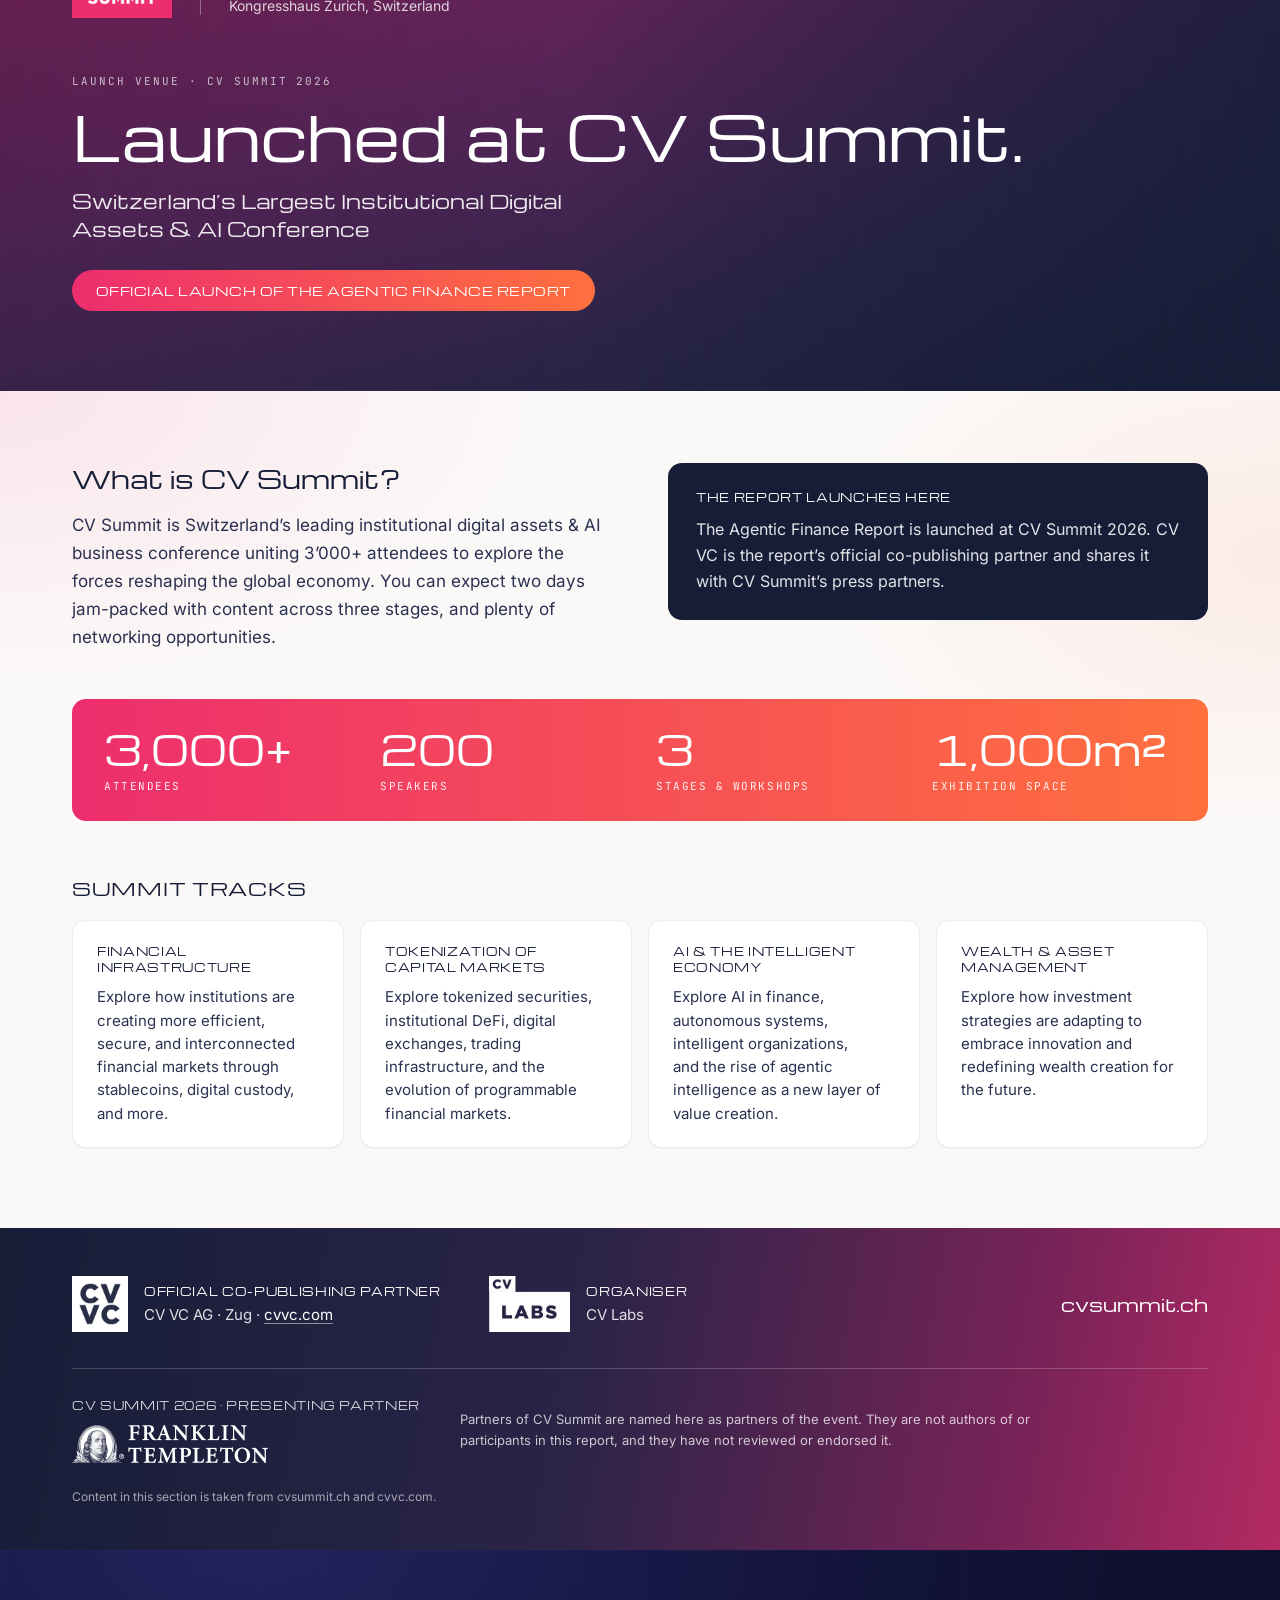
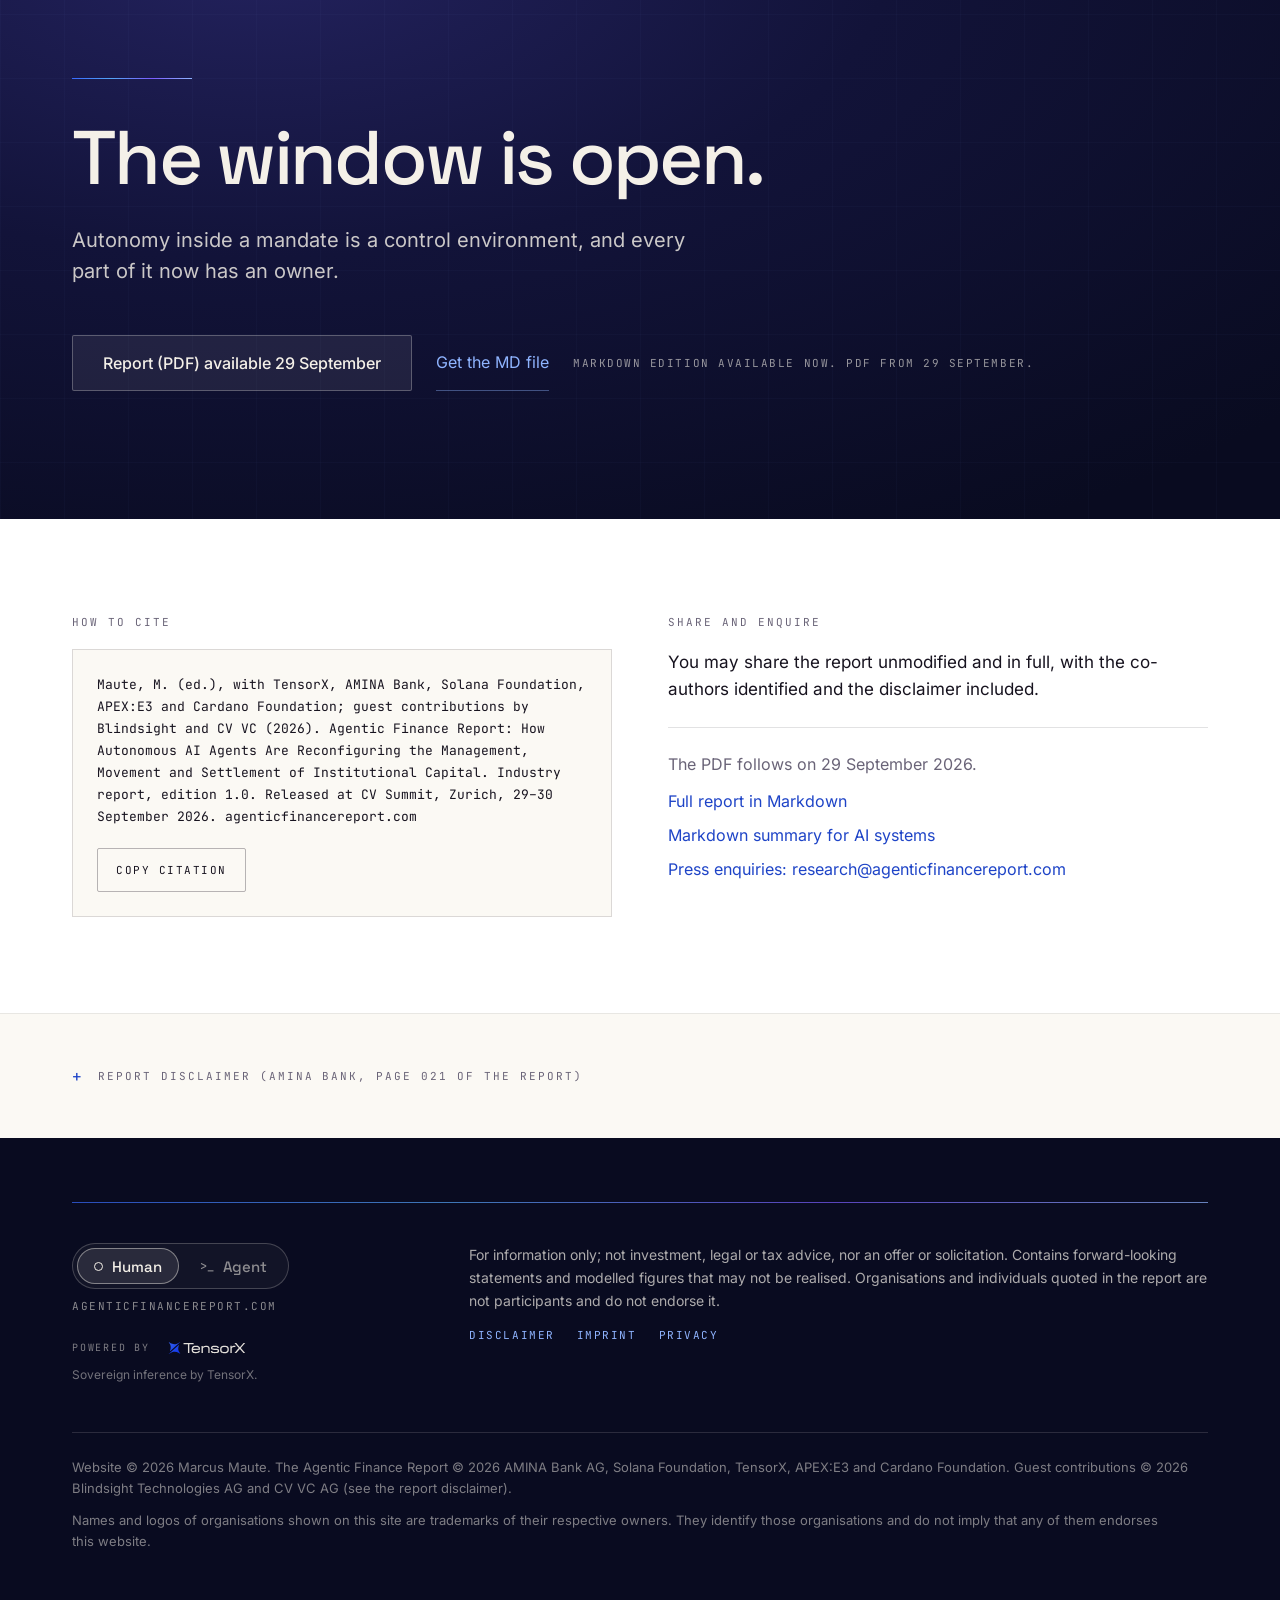
==== commit 06ea7d0a: "Footer: keep "Powered by" and add the precise line under it Owner wants both. The lockup stays as it" ====
--- a/index.html
+++ b/index.html
@@ -25,7 +25,7 @@
 
 <link rel="preload" href="assets/fonts/SpaceGrotesk-500.woff2" as="font" type="font/woff2" crossorigin>
 <link rel="preload" href="assets/fonts/Inter-400.woff2" as="font" type="font/woff2" crossorigin>
-<link rel="stylesheet" href="assets/css/site.css?v=91250230">
+<link rel="stylesheet" href="assets/css/site.css?v=baf8eab9">
 
 <script type="application/ld+json">
 {
@@ -2160,10 +2160,13 @@
             <button type="button" data-mode="agent" aria-pressed="false"><span class="prompt" aria-hidden="true">&gt;_</span><span>Agent</span></button>
           </div>
           <div class="domain">agenticfinancereport.com</div>
-          <a class="powered" href="https://tensorx.ai" rel="noopener" target="_blank">
-            <span class="label">Powered by</span>
-            <img src="assets/img/logos/tensorx-white.svg" alt="TensorX" width="145" height="32">
-          </a>
+          <div class="powered-wrap">
+            <a class="powered" href="https://tensorx.ai" rel="noopener" target="_blank">
+              <span class="label">Powered by</span>
+              <img src="assets/img/logos/tensorx-white.svg" alt="TensorX" width="145" height="32">
+            </a>
+            <p class="powered-note">Sovereign inference by TensorX.</p>
+          </div>
         </div>
         <div class="wide">
           <p>For information only; not investment, legal or tax advice, nor an offer or solicitation. Contains forward-looking statements and modelled figures that may not be realised. Organisations and individuals quoted in the report are not participants and do not endorse it.</p>
--- a/assets/css/site.css
+++ b/assets/css/site.css
@@ -257,7 +257,9 @@
 .site-footer p { font-size: 14px; line-height: 1.65; color: rgba(244,240,232,0.7); margin: 0; }
 .site-footer .dl { display: inline-block; margin-top: 16px; color: var(--blue-light); font-family: var(--mono); font-size: 11px; letter-spacing: 0.14em; text-transform: uppercase; }
 .site-footer .dl:hover { color: var(--ink-dark); }
-.site-footer .powered { display: inline-flex; align-items: center; gap: 12px; margin-top: 22px; text-decoration: none; }
+.site-footer .powered-wrap { margin-top: 22px; }
+.site-footer .powered { display: inline-flex; align-items: center; gap: 12px; text-decoration: none; }
+.site-footer .powered-note { font-size: 12px; line-height: 1.5; color: rgba(244,240,232,0.45); margin: 8px 0 0; }
 .site-footer .powered .label { color: rgba(244,240,232,0.5); }
 .site-footer .powered img { height: 20px; width: auto; display: block; opacity: 0.92; }
 .site-footer .powered:hover img { opacity: 1; }
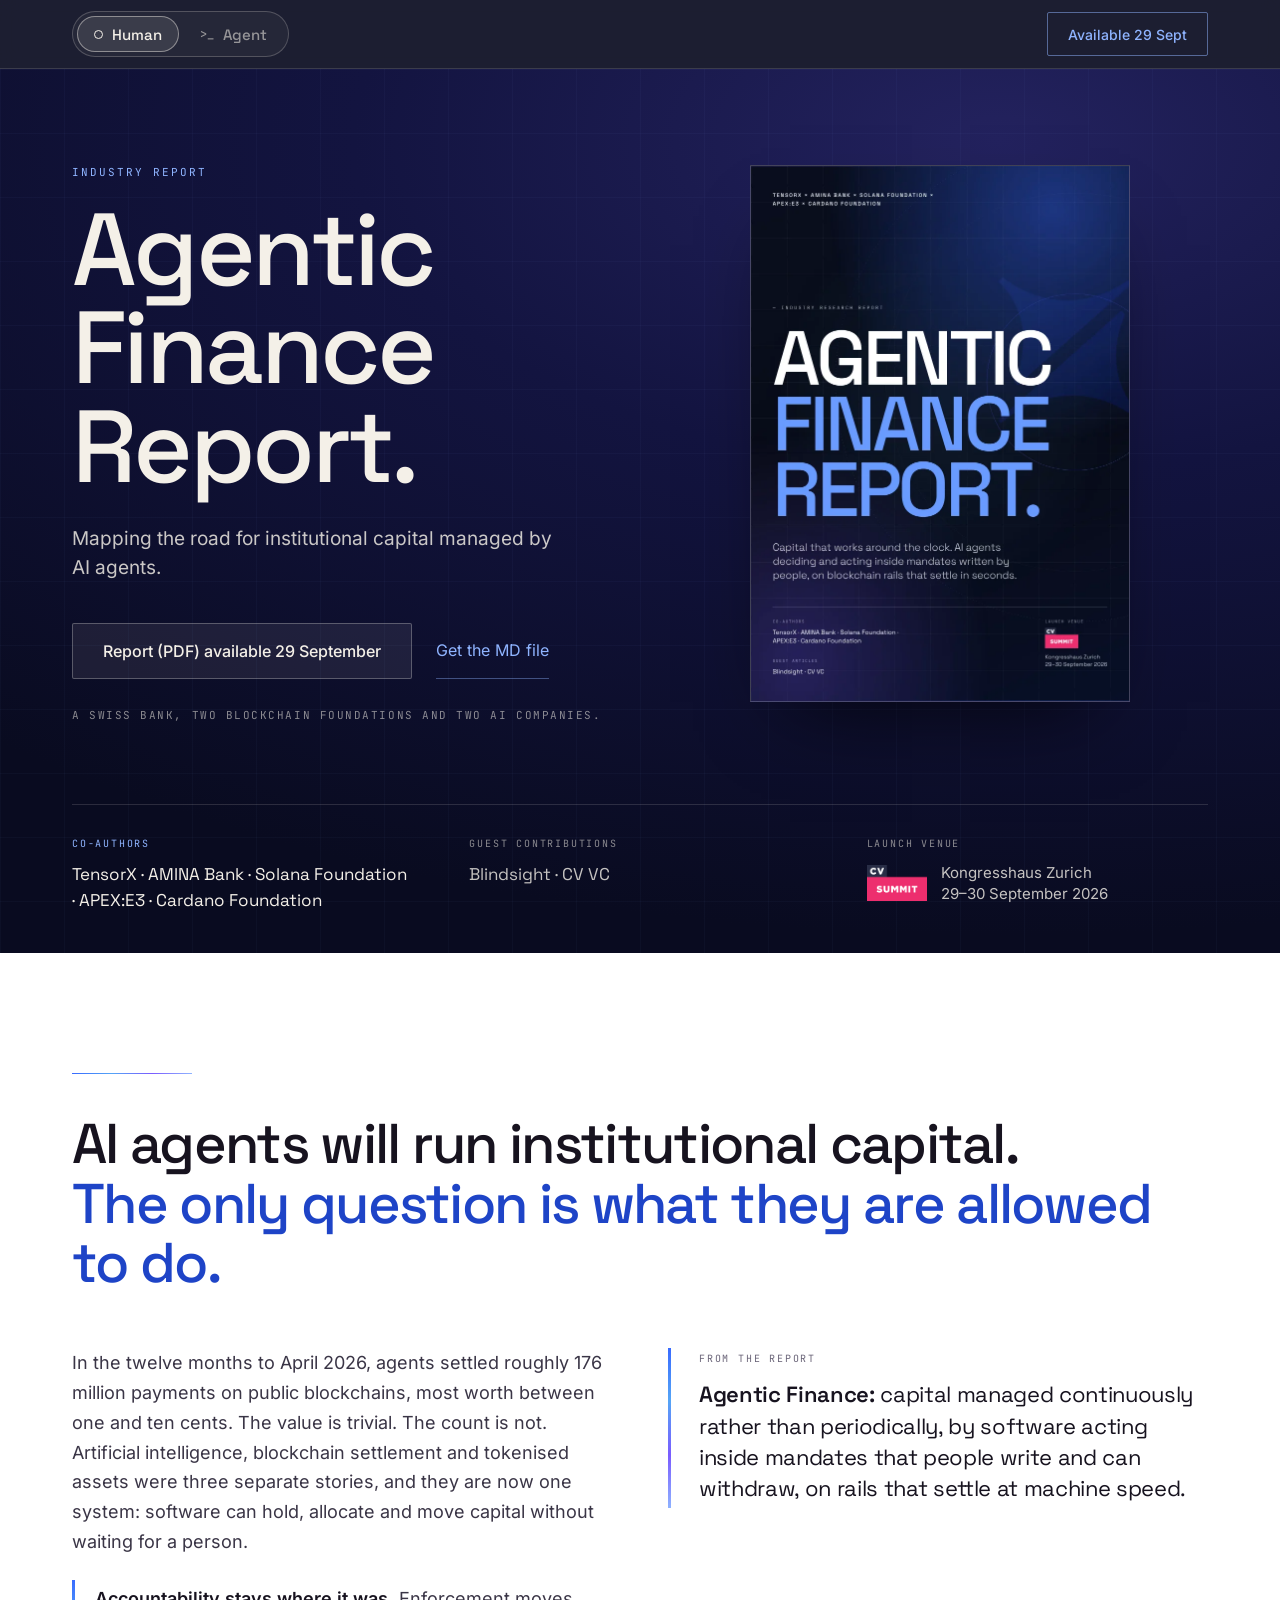
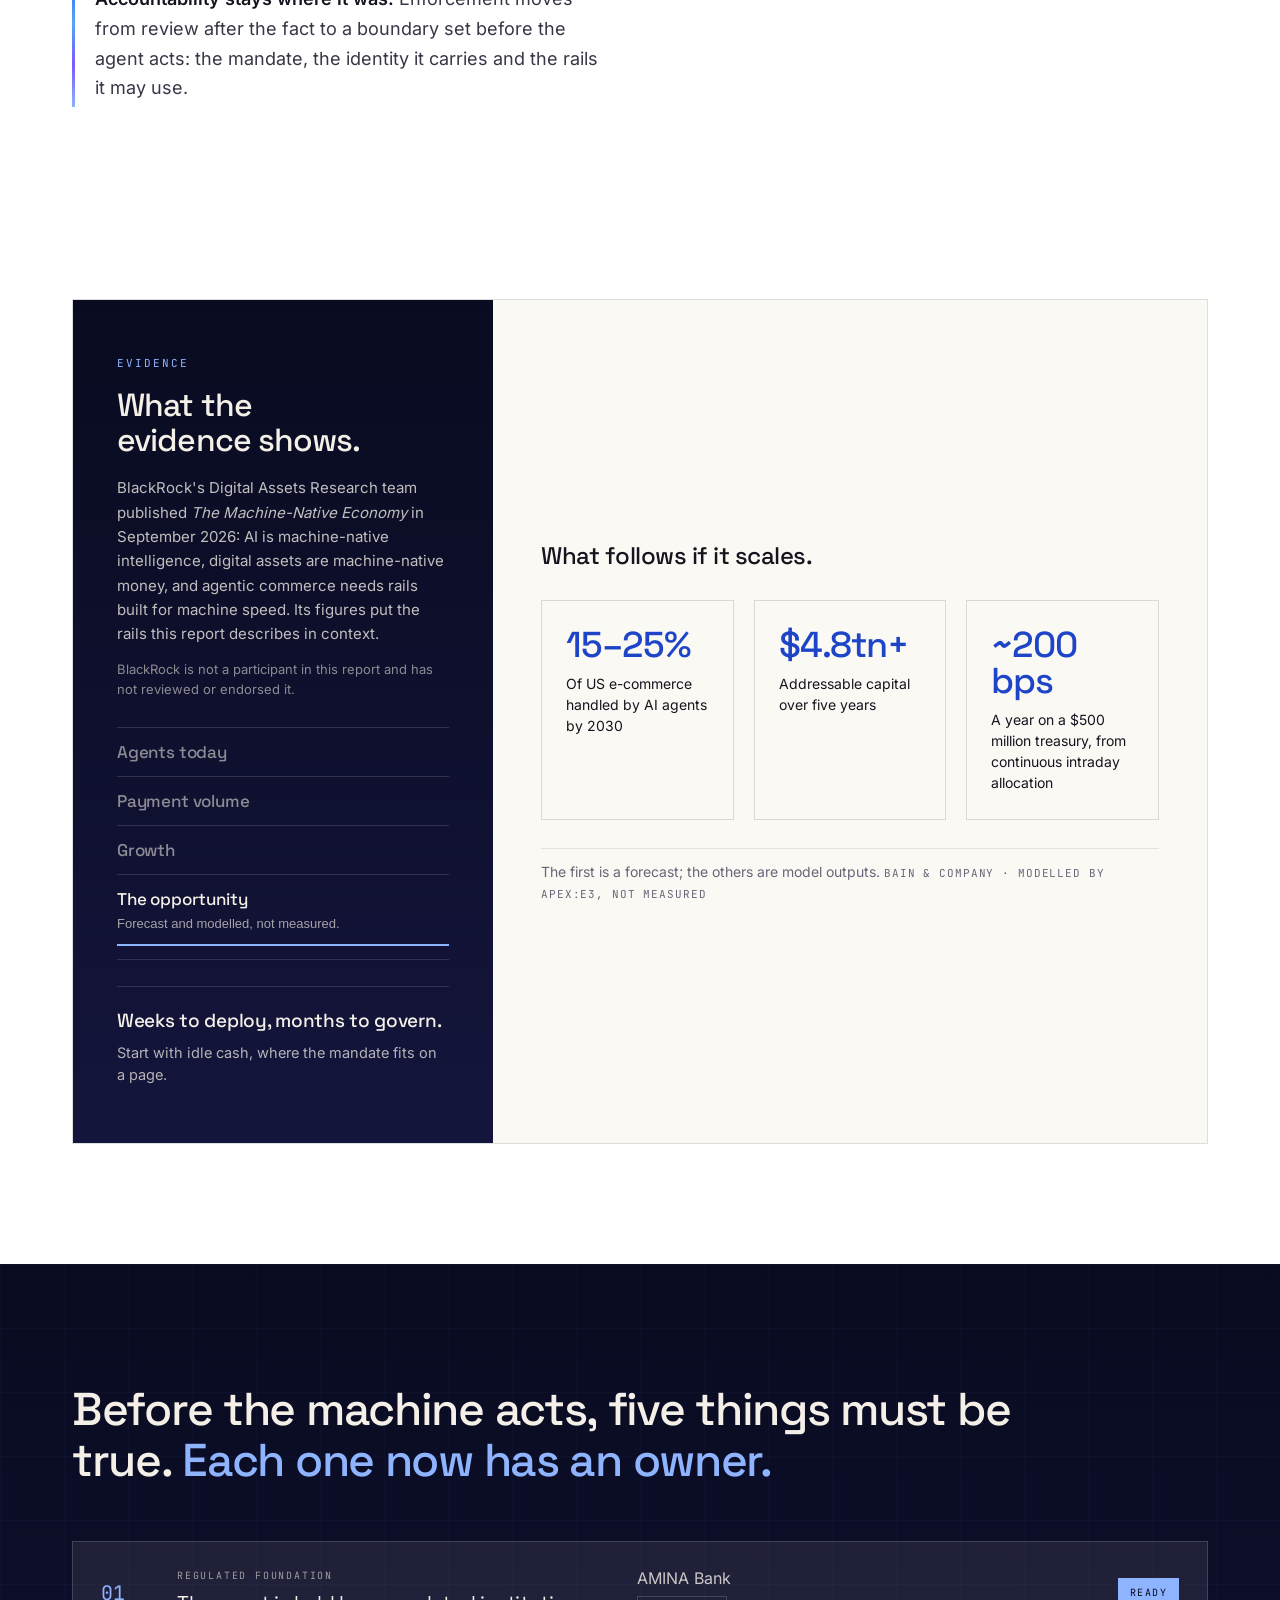
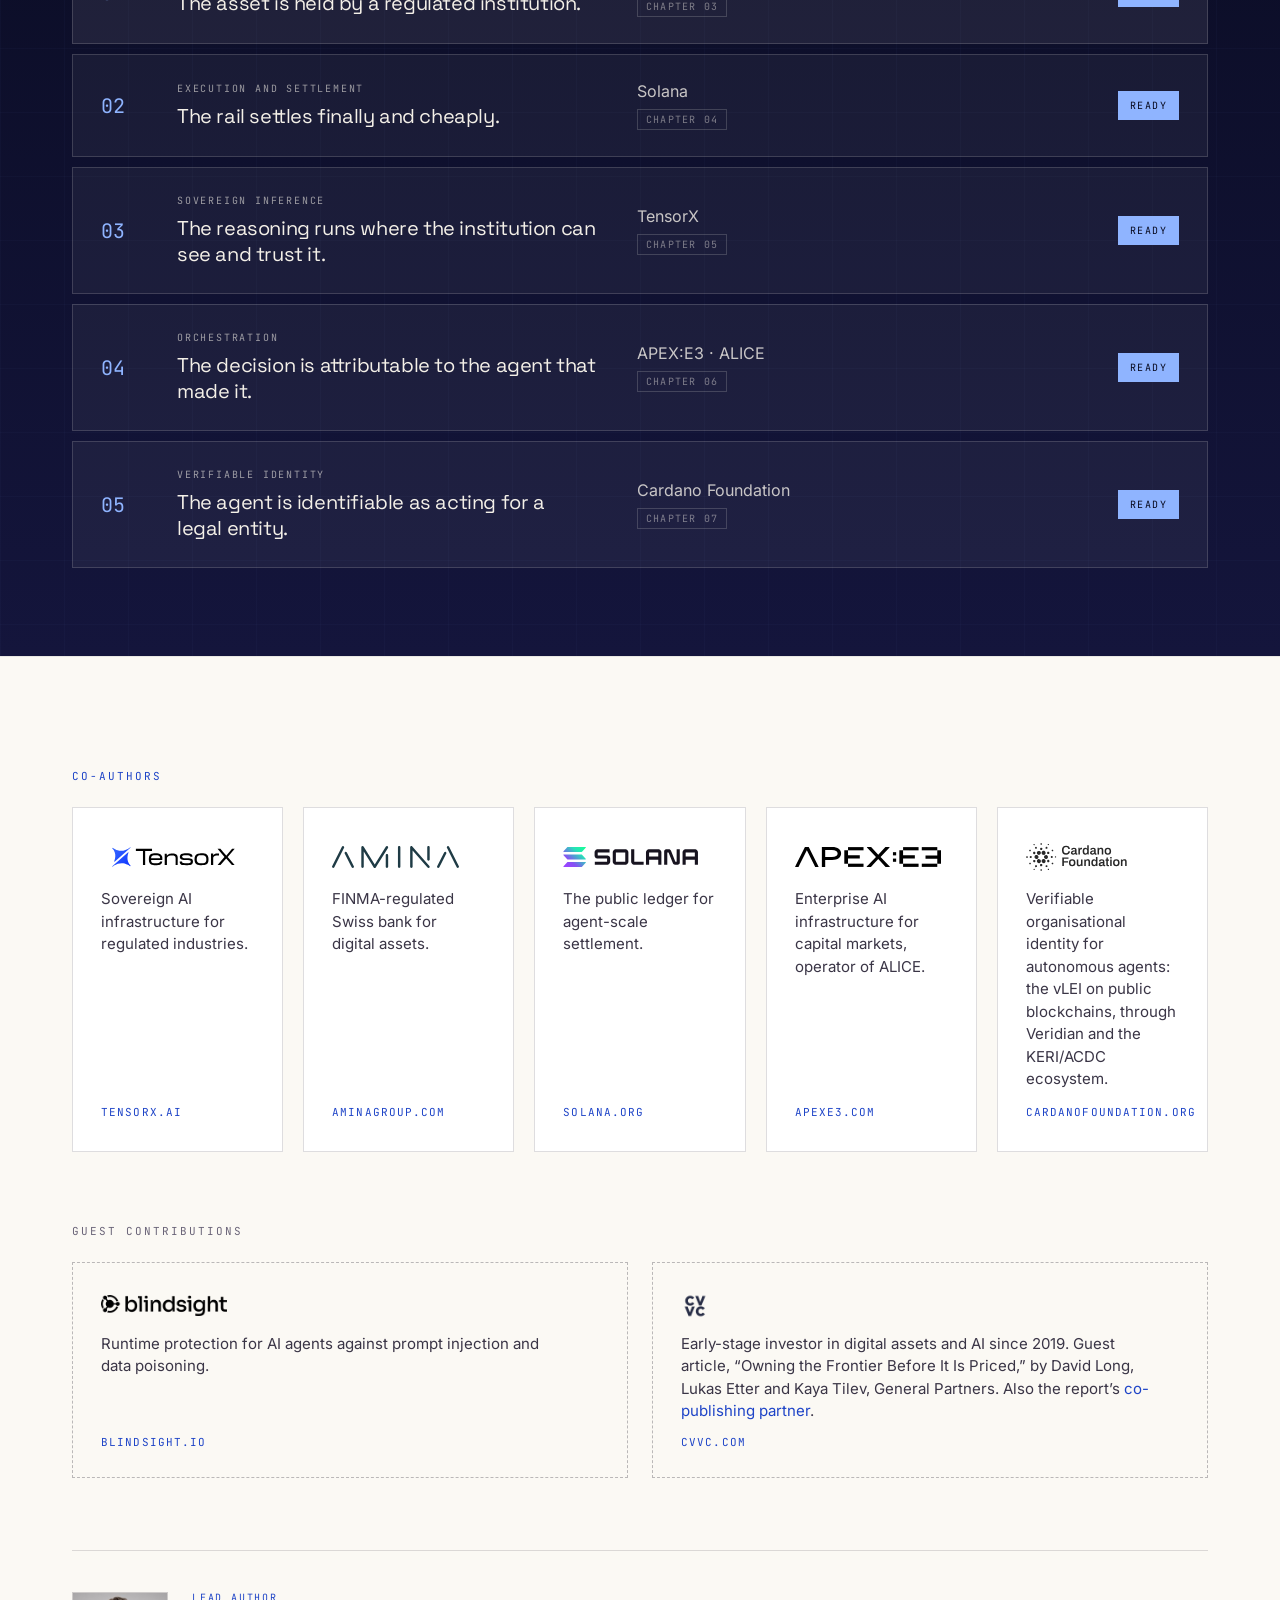
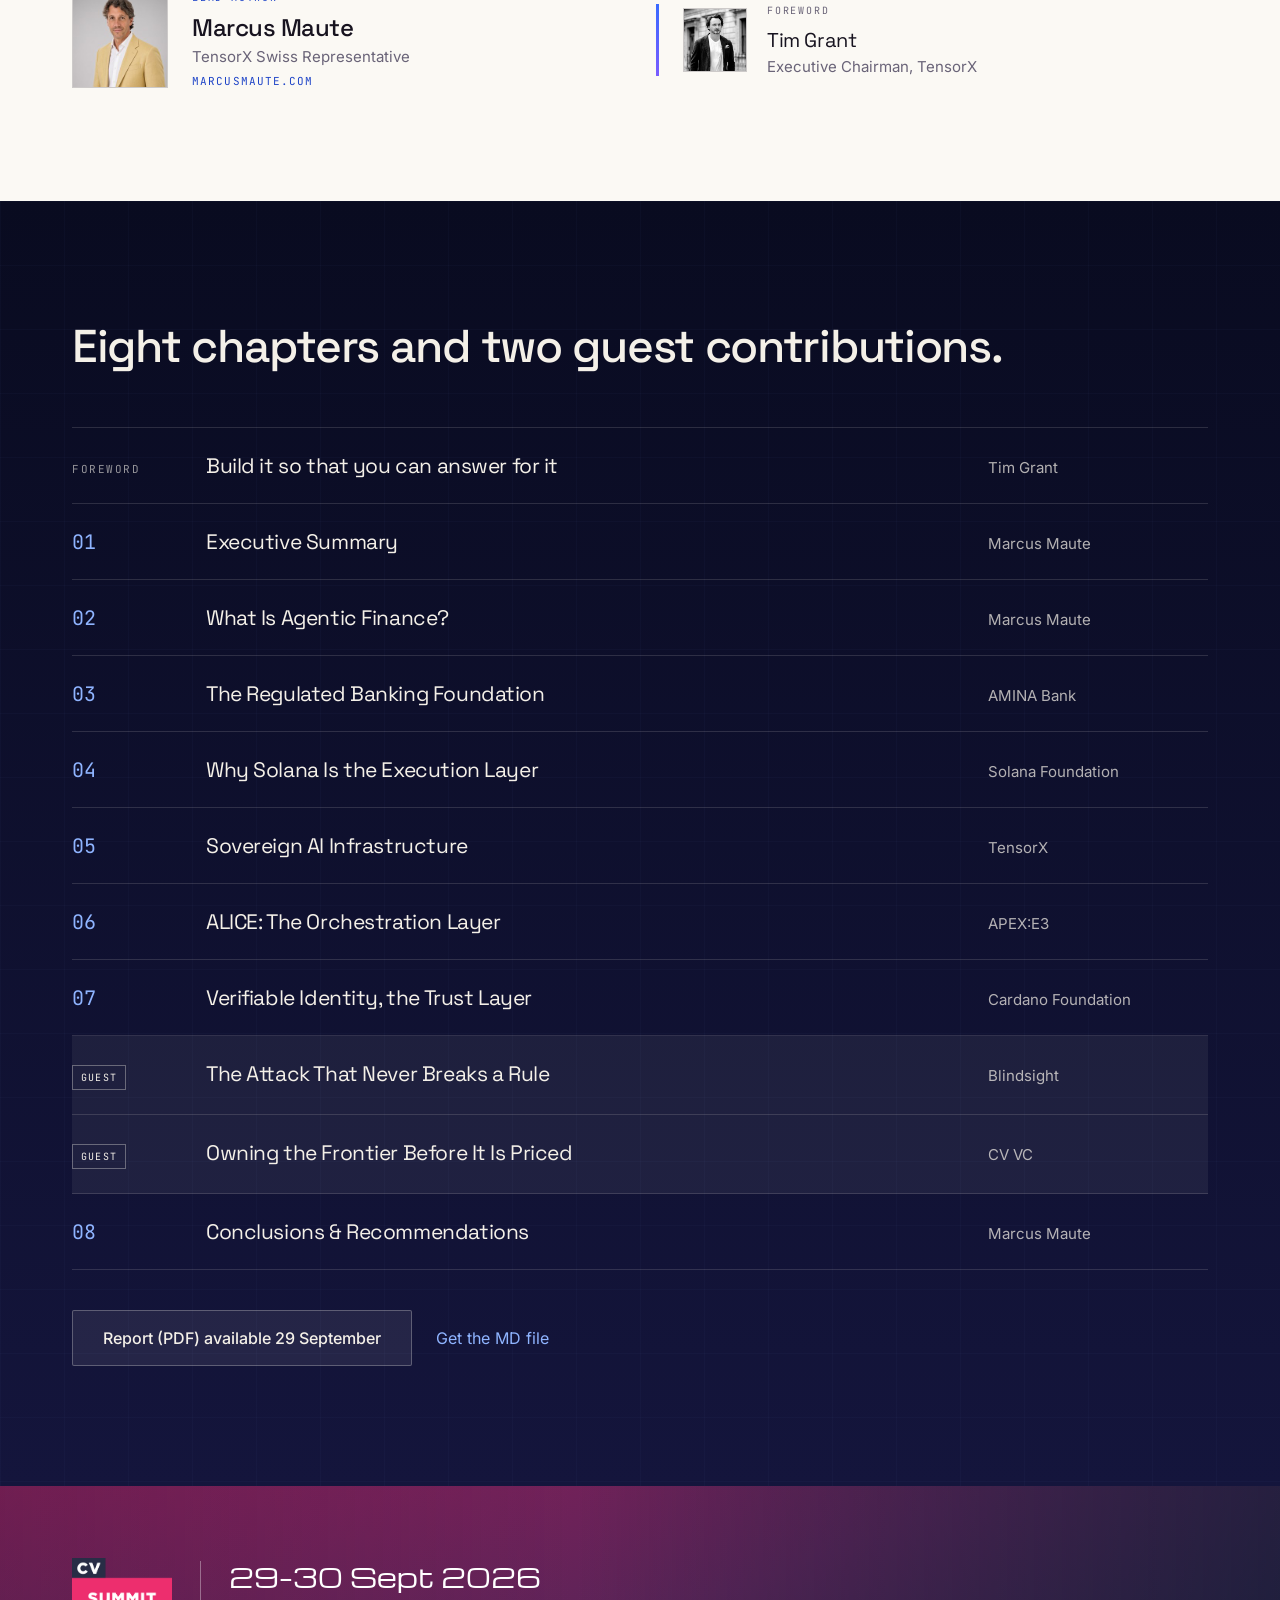
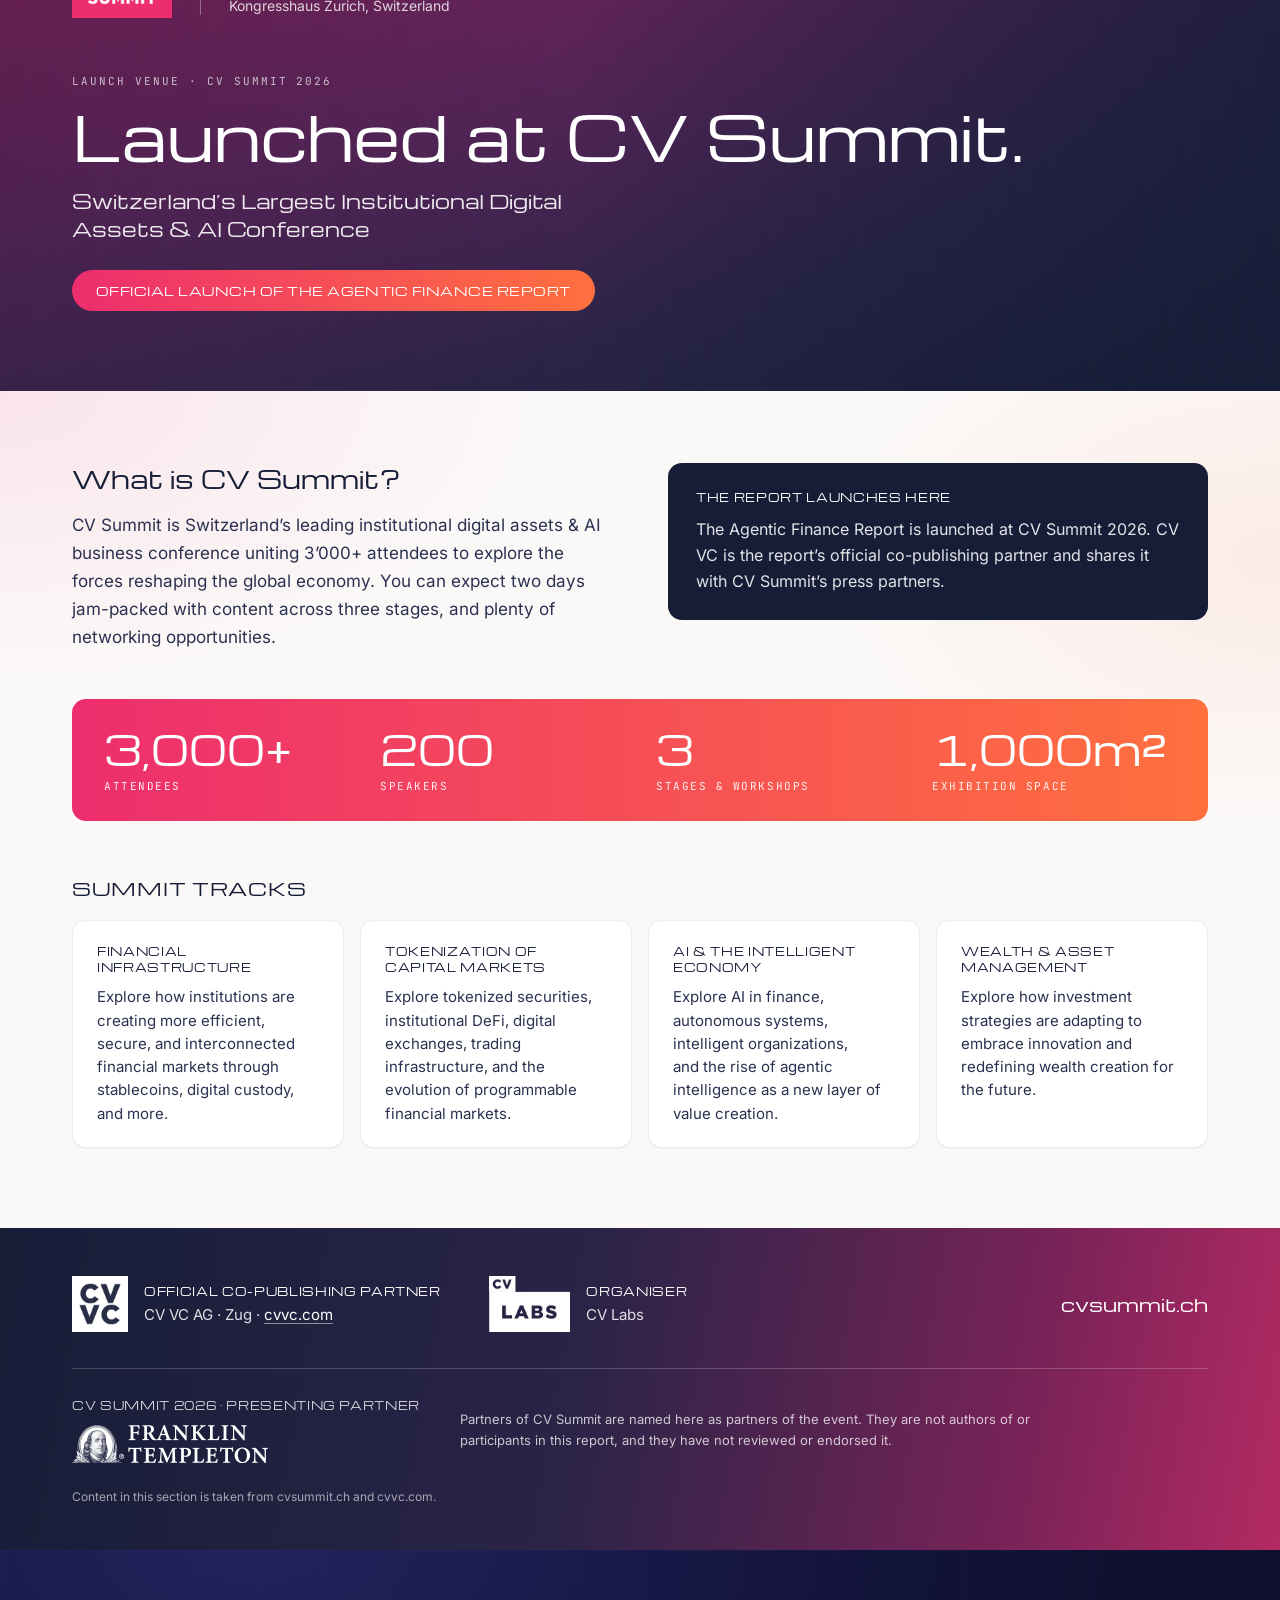
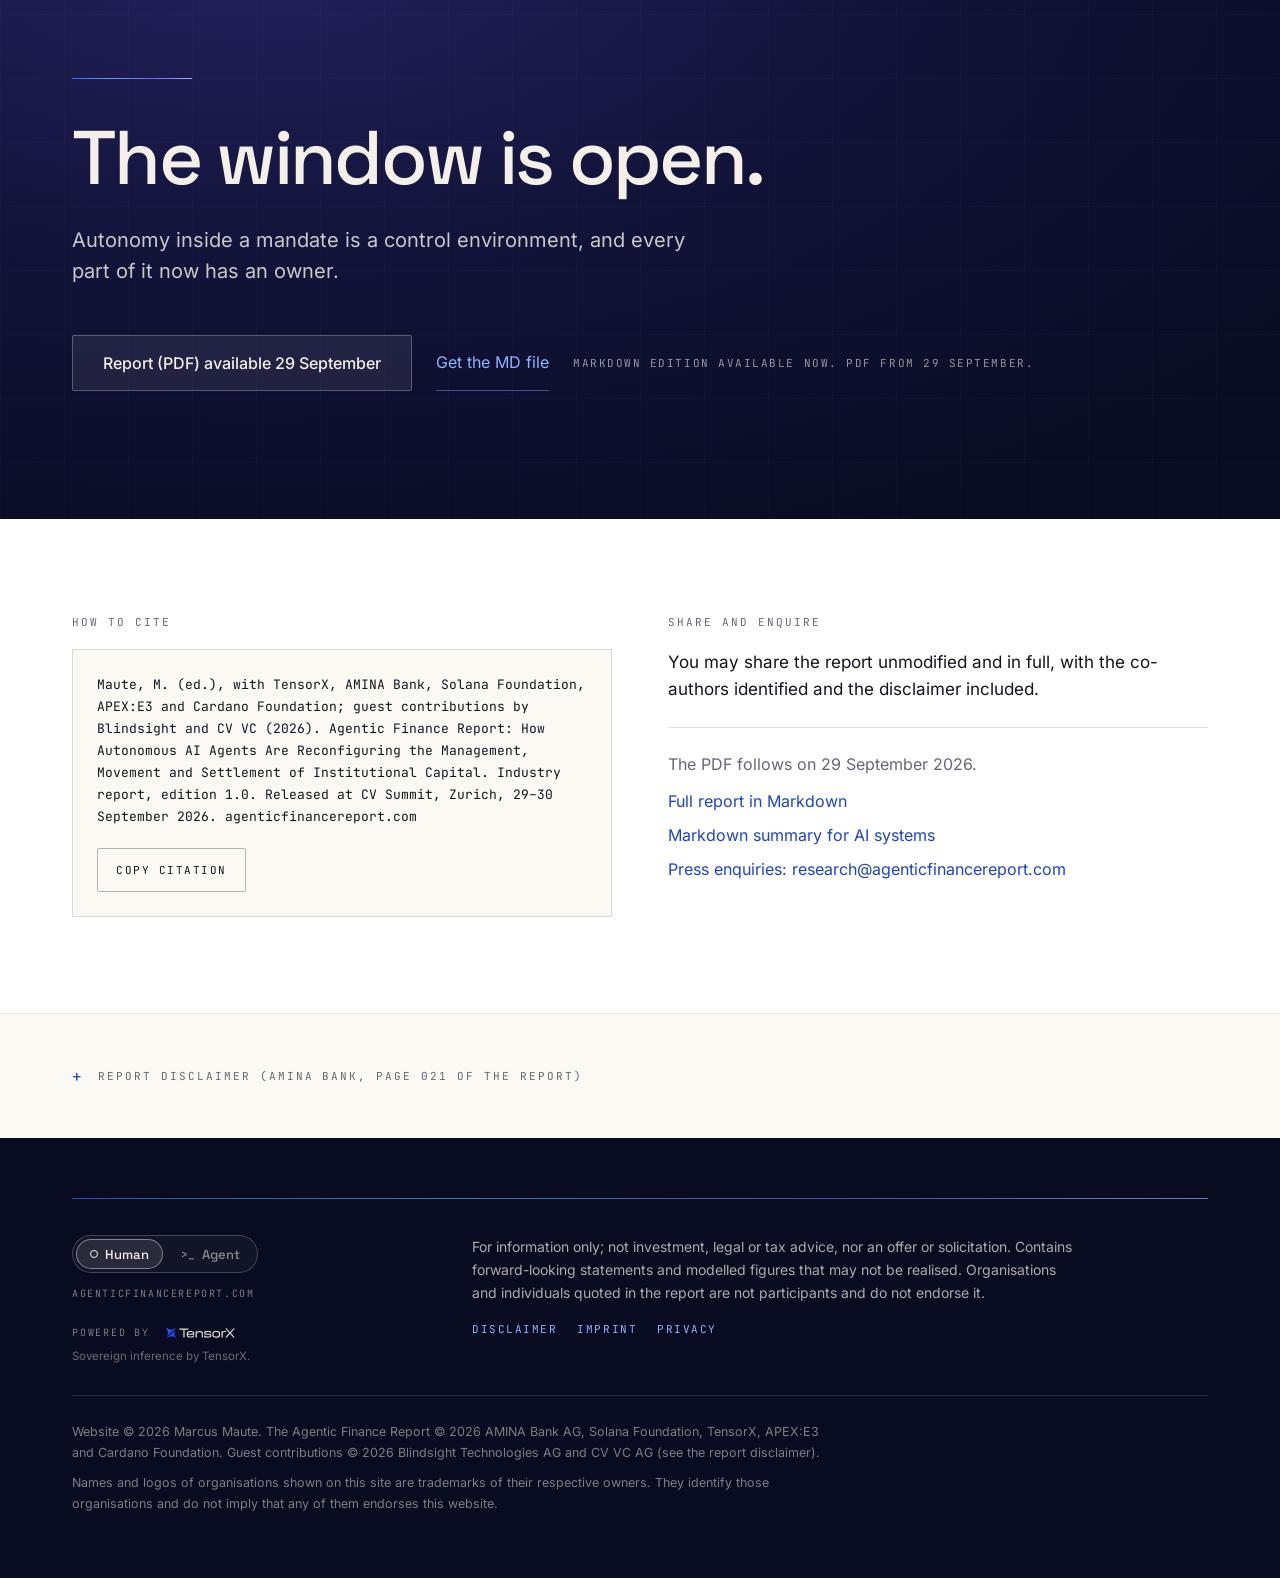
==== commit e1b93529: "Footer: tighten the sizes, spacing and the divider The footer had grown by accretion. Polished, with" ====
--- a/index.html
+++ b/index.html
@@ -25,7 +25,7 @@
 
 <link rel="preload" href="assets/fonts/SpaceGrotesk-500.woff2" as="font" type="font/woff2" crossorigin>
 <link rel="preload" href="assets/fonts/Inter-400.woff2" as="font" type="font/woff2" crossorigin>
-<link rel="stylesheet" href="assets/css/site.css?v=baf8eab9">
+<link rel="stylesheet" href="assets/css/site.css?v=493b4296">
 
 <script type="application/ld+json">
 {
--- a/assets/css/site.css
+++ b/assets/css/site.css
@@ -248,23 +248,31 @@
 .disclaimer .body p { font-size: 14px; line-height: 1.65; color: var(--body); margin: 0 0 14px; break-inside: avoid; }
 
 /* ---------- 11. footer ---------- */
-.site-footer { background: var(--navy-base); color: rgba(244,240,232,0.7); padding: 64px 0 72px; }
-.site-footer .grad-line { height: 1px; background: var(--grad); opacity: 0.7; margin-bottom: 40px; }
-.foot-grid { display: grid; grid-template-columns: repeat(auto-fit, minmax(min(300px, 100%), 1fr)); gap: 40px 56px; }
-.foot-grid .domain { font-family: var(--mono); font-size: 11px; letter-spacing: 0.14em; text-transform: uppercase; color: rgba(244,240,232,0.55); margin-top: 10px; }
+.site-footer { background: var(--navy-base); color: rgba(244,240,232,0.7); padding: 60px 0 64px; }
+.site-footer .grad-line { height: 1px; background: var(--grad); opacity: 0.7; margin-bottom: 36px; }
+.foot-grid { display: grid; grid-template-columns: repeat(auto-fit, minmax(min(300px, 100%), 1fr)); gap: 36px 64px; align-items: start; }
+.foot-grid .domain { font-family: var(--mono); font-size: 10px; letter-spacing: 0.16em; text-transform: uppercase; color: rgba(244,240,232,0.5); margin-top: 14px; }
+/* the footer's toggle is a secondary control, so it sits a size below the header's */
+.site-footer .mode { padding: 3px; }
+.site-footer .mode button { height: 30px; padding: 0 13px; font-size: 13px; gap: 7px; }
+.site-footer .mode .dot { width: 8px; height: 8px; }
+.site-footer .mode .prompt { font-size: 11px; }
 .foot-grid .wide { grid-column: span 2; min-width: 0; }
 @media (max-width: 700px) { .foot-grid .wide { grid-column: auto; } }
 .site-footer p { font-size: 14px; line-height: 1.65; color: rgba(244,240,232,0.7); margin: 0; }
+.site-footer .wide p { max-width: 68ch; }
 .site-footer .dl { display: inline-block; margin-top: 16px; color: var(--blue-light); font-family: var(--mono); font-size: 11px; letter-spacing: 0.14em; text-transform: uppercase; }
 .site-footer .dl:hover { color: var(--ink-dark); }
-.site-footer .powered-wrap { margin-top: 22px; }
-.site-footer .powered { display: inline-flex; align-items: center; gap: 12px; text-decoration: none; }
-.site-footer .powered-note { font-size: 12px; line-height: 1.5; color: rgba(244,240,232,0.45); margin: 8px 0 0; }
+.site-footer .powered-wrap { margin-top: 20px; }
+.site-footer .powered { display: inline-flex; align-items: center; gap: 10px; text-decoration: none; }
+.site-footer .powered-note { font-size: 11.5px; line-height: 1.5; color: rgba(244,240,232,0.42); margin: 6px 0 0; }
 .site-footer .powered .label { color: rgba(244,240,232,0.5); }
-.site-footer .powered img { height: 20px; width: auto; display: block; opacity: 0.92; }
+.site-footer .powered img { height: 18px; width: auto; display: block; opacity: 0.92; }
 .site-footer .powered:hover img { opacity: 1; }
 .site-footer .powered:hover .label { color: rgba(244,240,232,0.75); }
-.site-footer .copyright { font-size: 13px; line-height: 1.65; color: rgba(244,240,232,0.5); margin: 48px 0 0; padding-top: 24px; border-top: 1px solid rgba(244,240,232,0.14); }
+/* the divider belongs to the grid above it, so it spans the full width while the legal text keeps a readable measure */
+.site-footer .foot-grid { padding-bottom: 30px; border-bottom: 1px solid rgba(244,240,232,0.14); }
+.site-footer .copyright { font-size: 12.5px; line-height: 1.65; color: rgba(244,240,232,0.5); max-width: 96ch; margin: 26px 0 0; padding-top: 0; border-top: 0; }
 
 @media (max-width: 480px) {
   .wrap { padding: 0 20px; }
@@ -380,7 +388,7 @@
 .legal-date { color: var(--muted) !important; font-size: 14px !important; }
 .legal-foot { margin-top: 48px !important; padding-top: 20px; border-top: 1px solid rgba(23,19,31,0.12); font-size: 14px !important; }
 .disclaimer .applies { font-size: 14px; line-height: 1.6; color: var(--muted); margin: 0 0 18px; column-span: all; }
-.site-footer .legal-links { display: flex; flex-wrap: wrap; gap: 8px 22px; margin-top: 16px; }
+.site-footer .legal-links { display: flex; flex-wrap: wrap; gap: 8px 20px; margin-top: 18px; }
 .site-footer .legal-links a { color: var(--blue-light); font-family: var(--mono); font-size: 11px; letter-spacing: 0.14em; text-transform: uppercase; }
 .site-footer .legal-links a:hover { color: var(--ink-dark); }
 .site-footer .copyright + .copyright { margin-top: 10px; padding-top: 0; border-top: 0; }
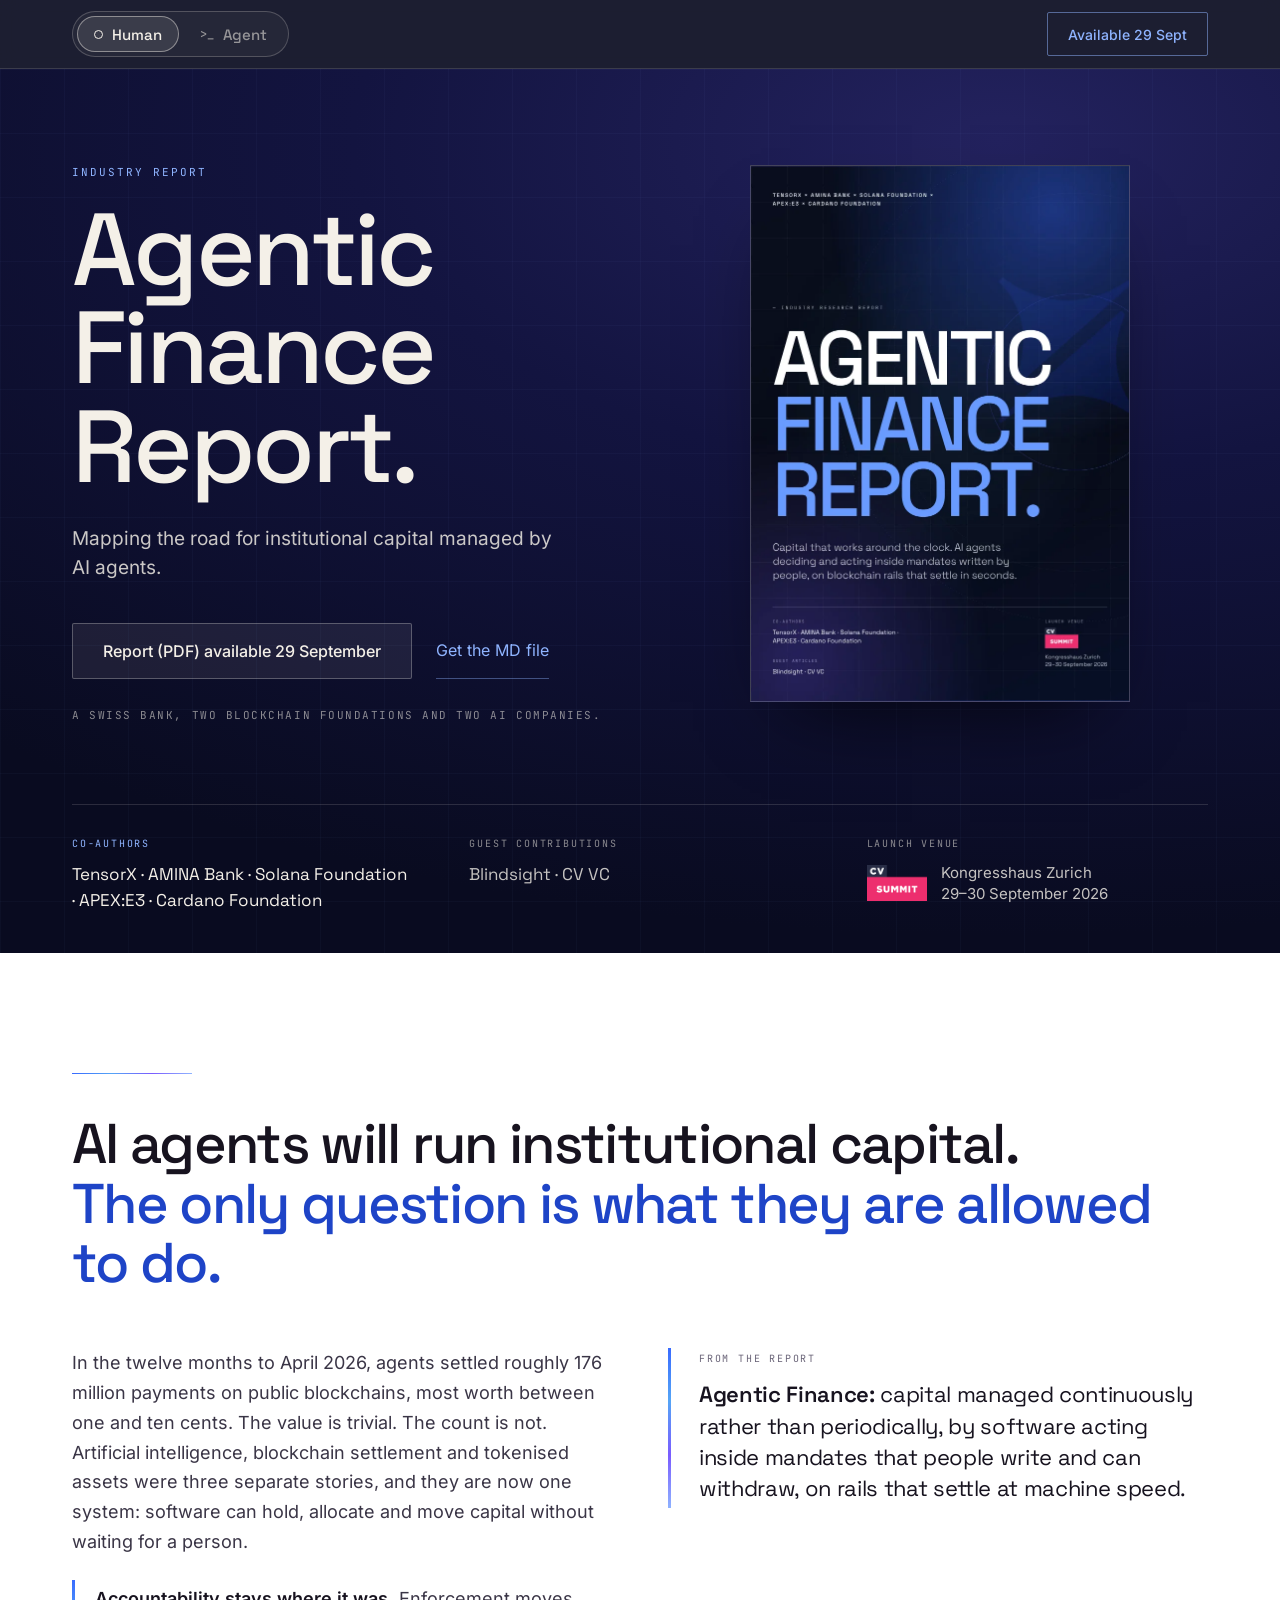
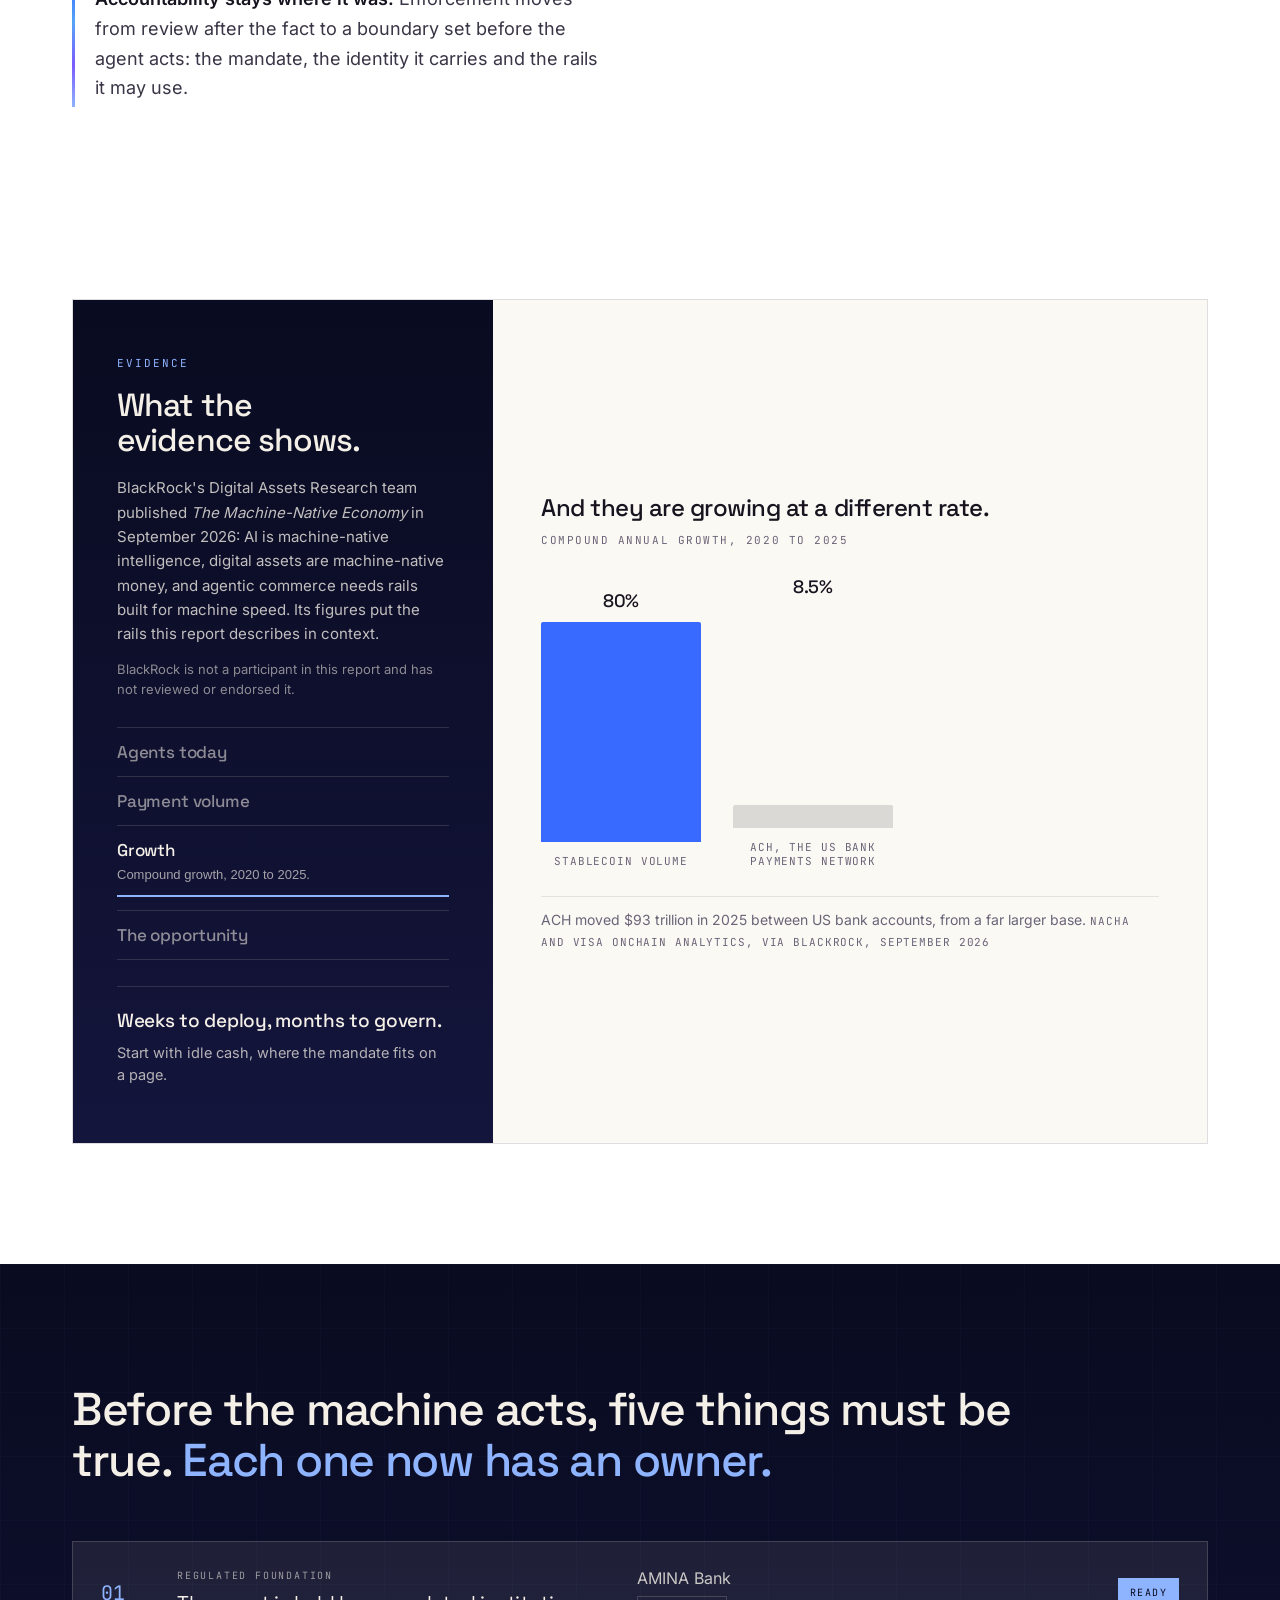
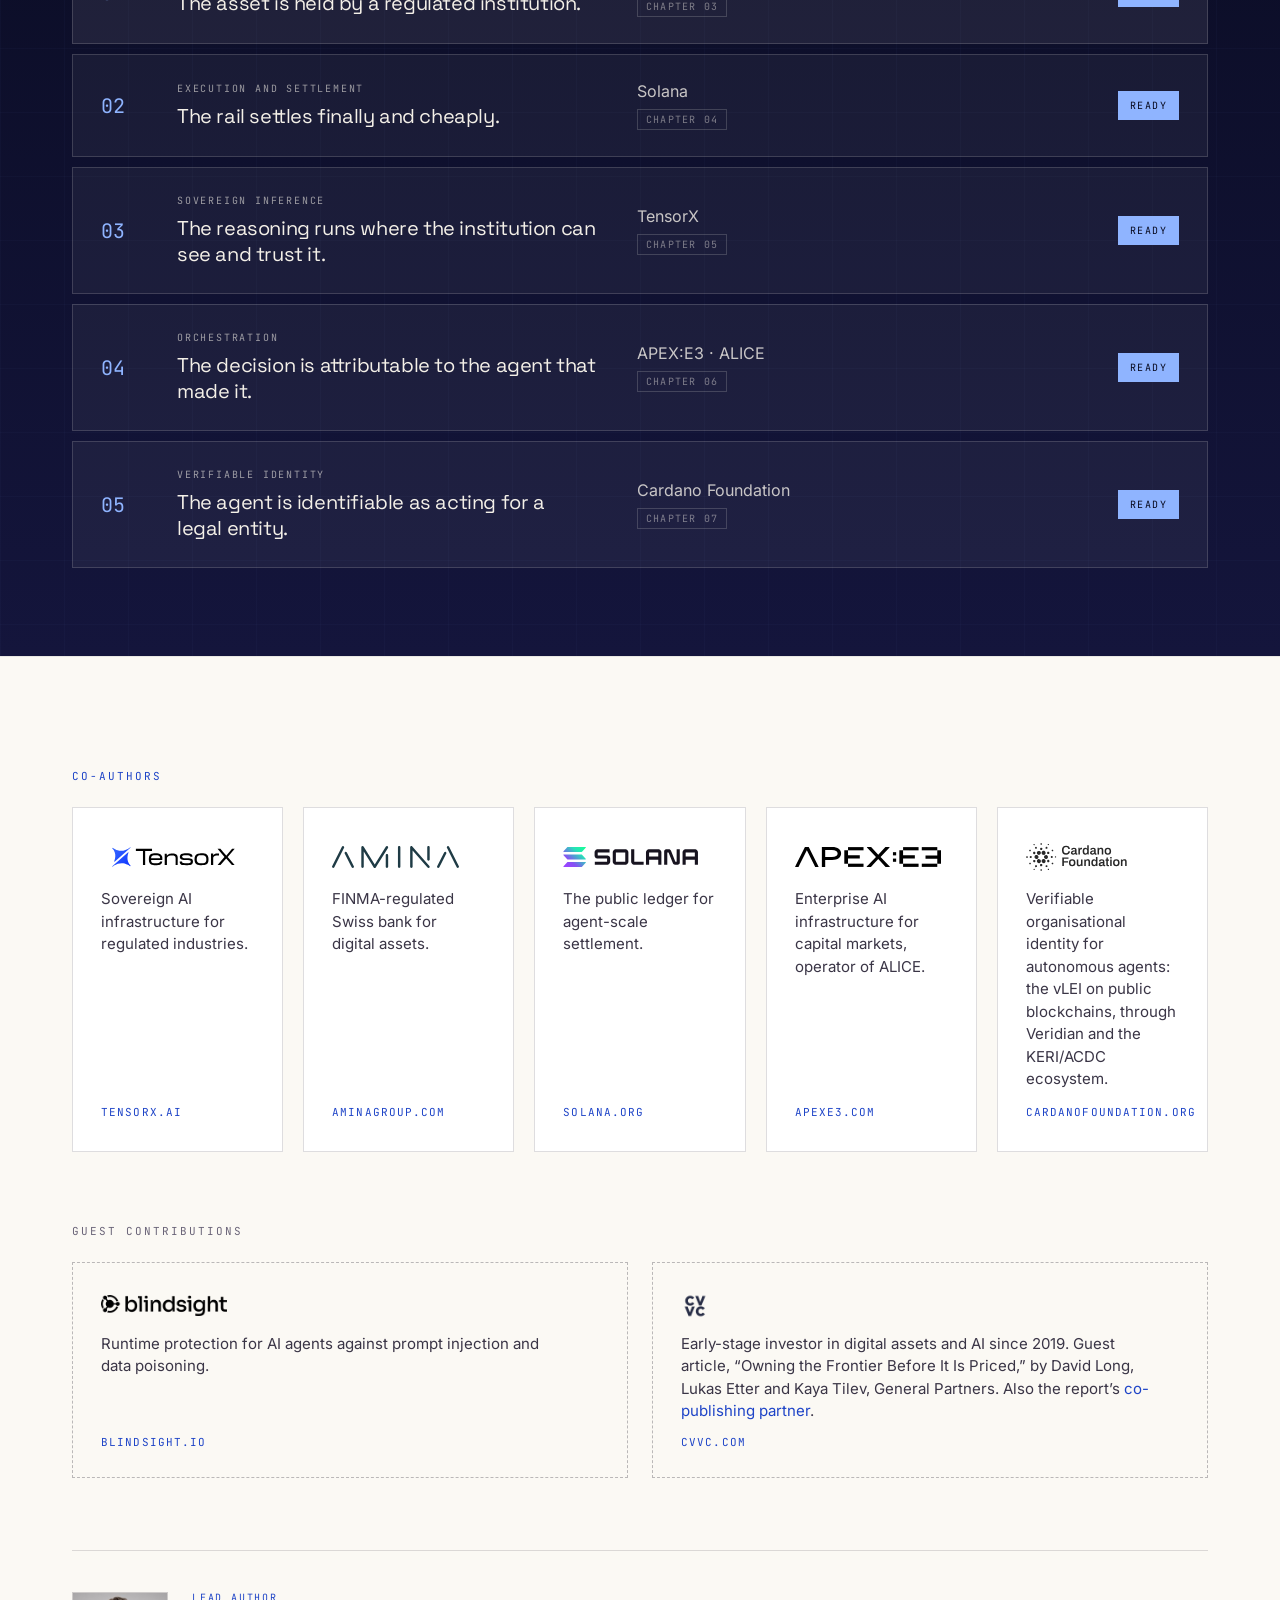
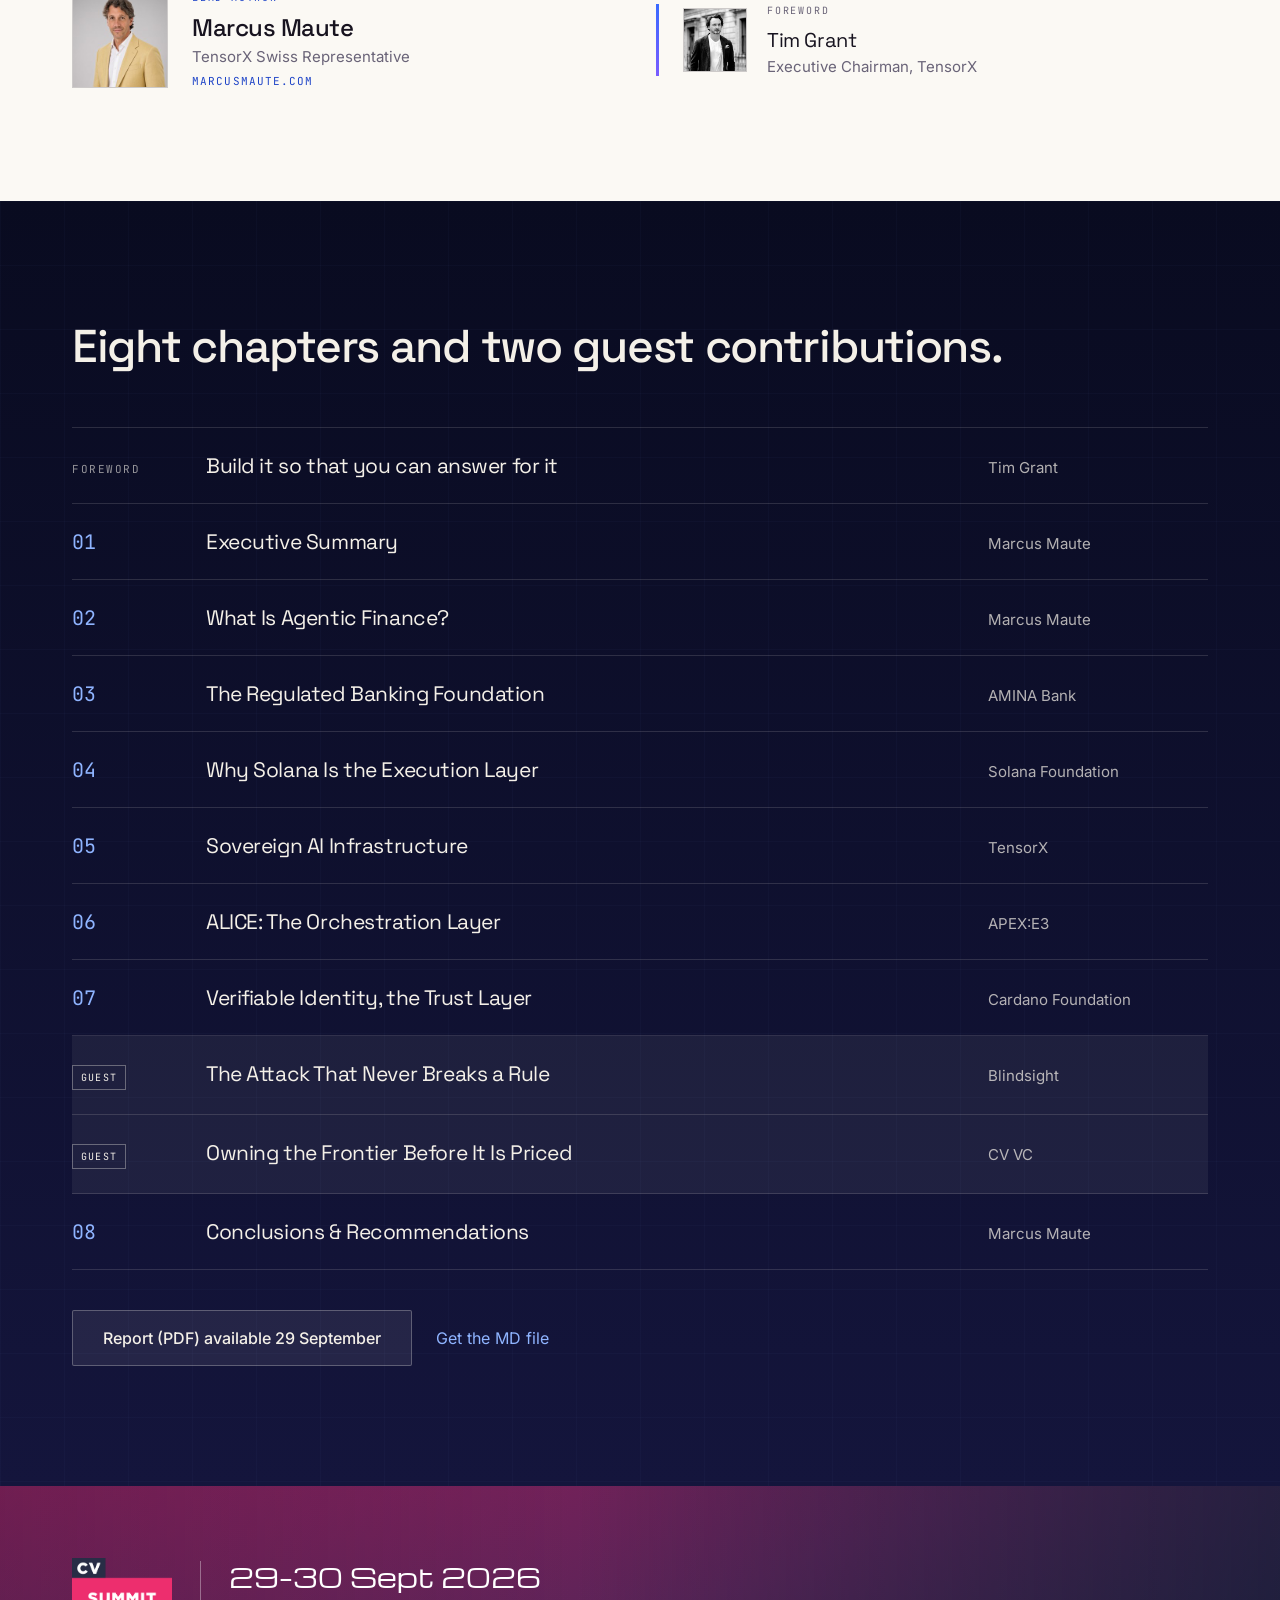
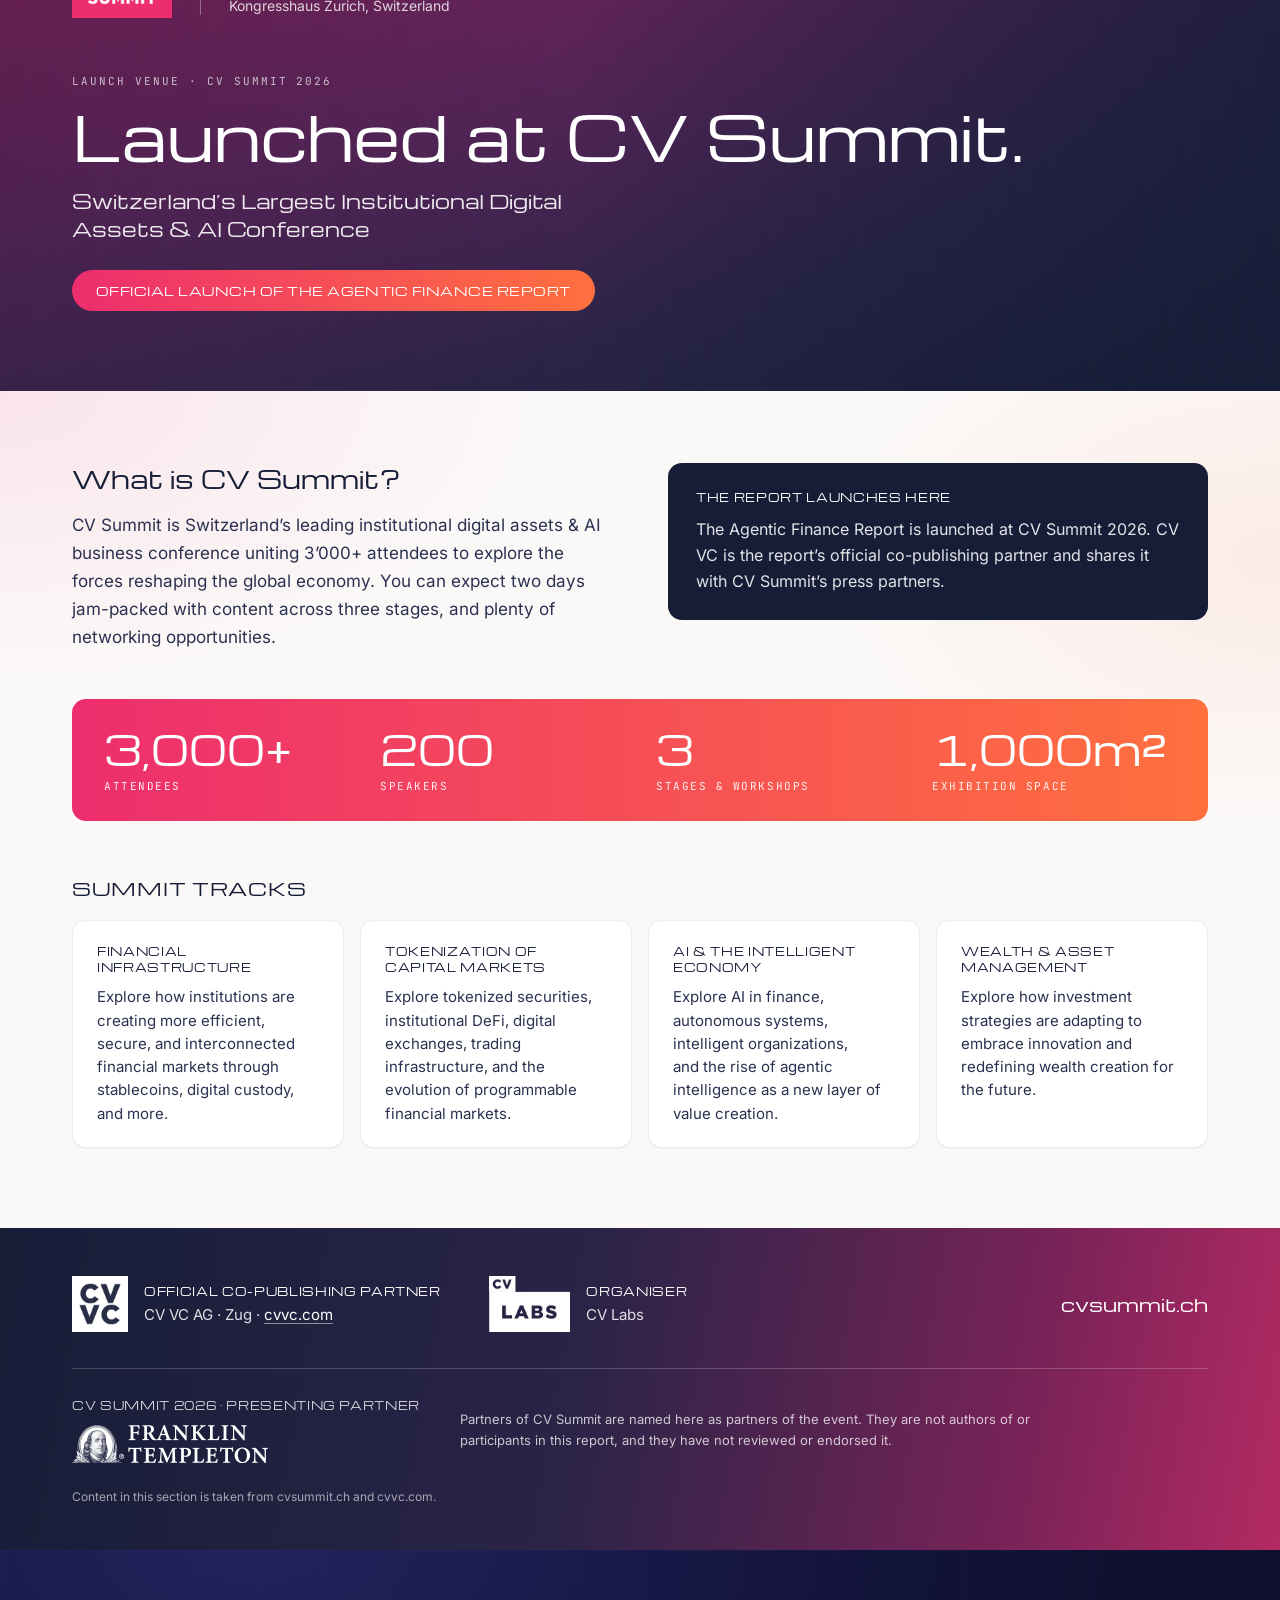
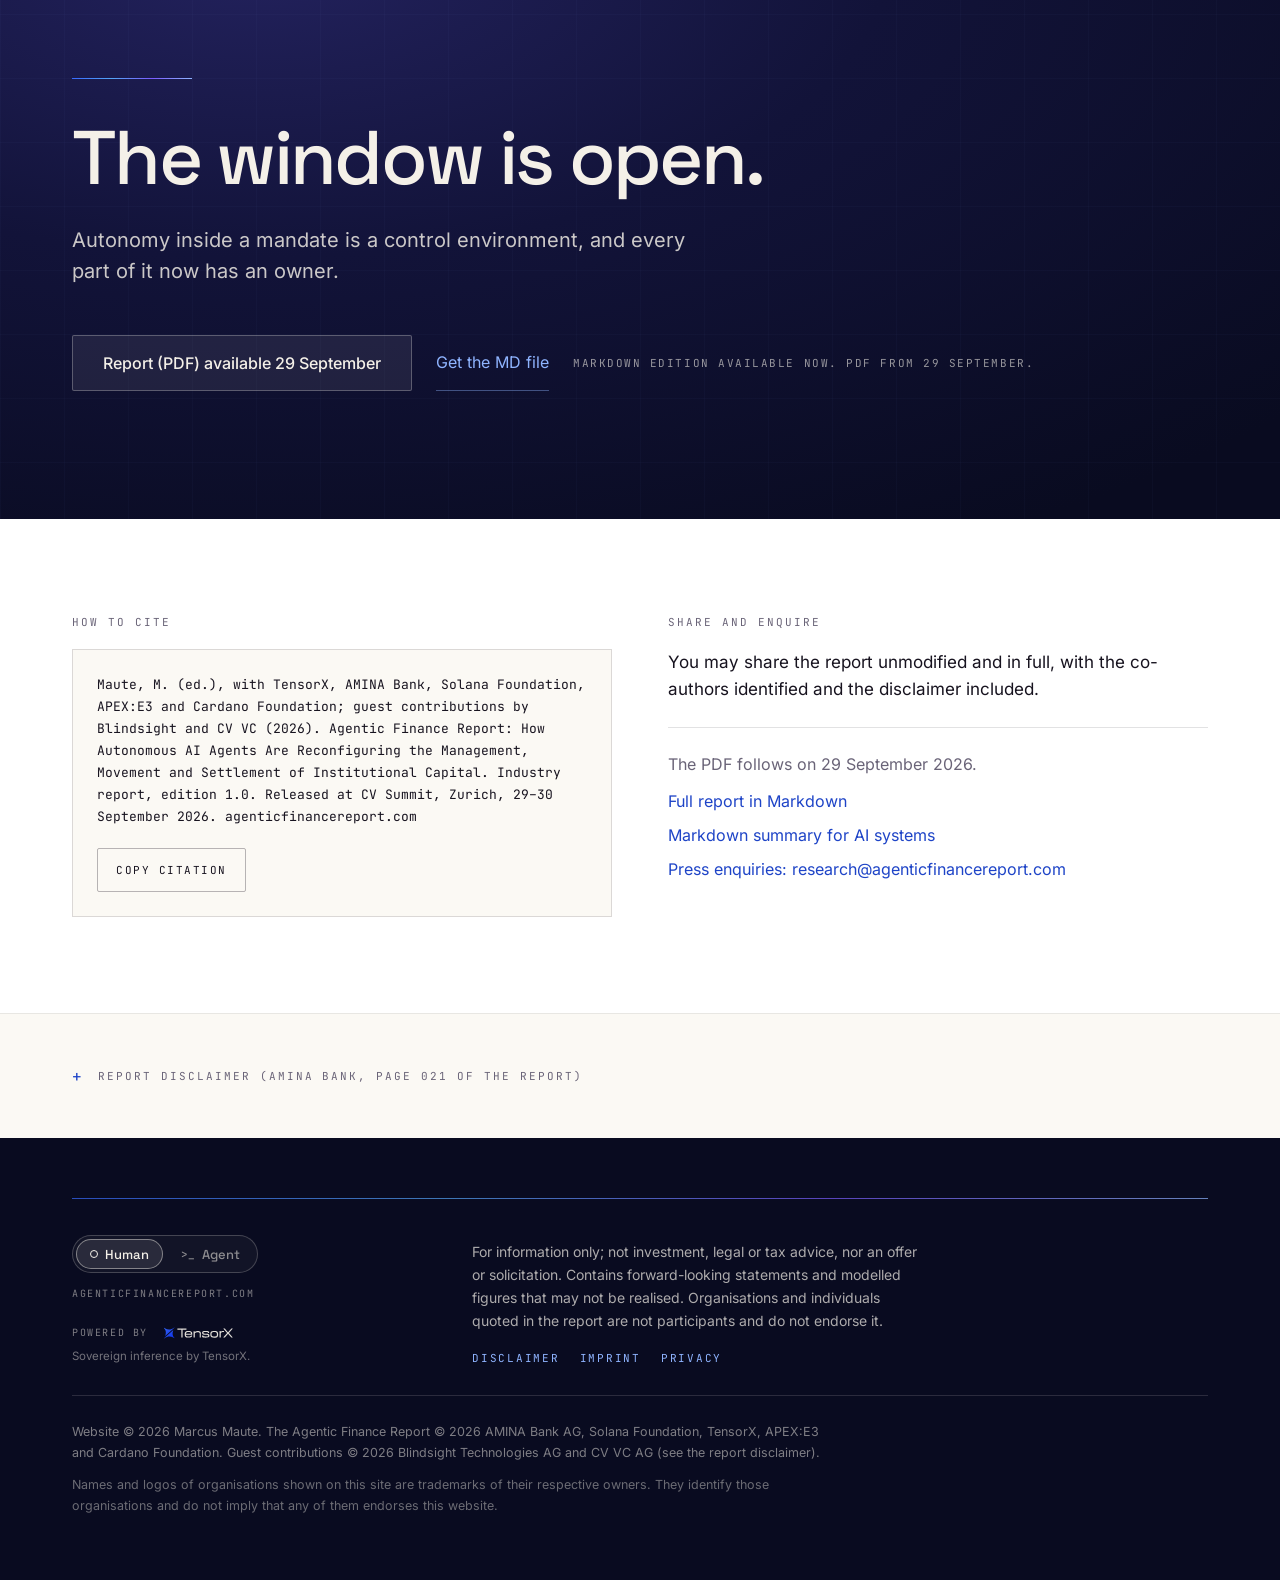
==== commit dba2945a: "Footer: second pass on the rag, the micro-type and the alignment - The disclaimer had a one-word las" ====
--- a/index.html
+++ b/index.html
@@ -25,7 +25,7 @@
 
 <link rel="preload" href="assets/fonts/SpaceGrotesk-500.woff2" as="font" type="font/woff2" crossorigin>
 <link rel="preload" href="assets/fonts/Inter-400.woff2" as="font" type="font/woff2" crossorigin>
-<link rel="stylesheet" href="assets/css/site.css?v=493b4296">
+<link rel="stylesheet" href="assets/css/site.css?v=cb7512be">
 
 <script type="application/ld+json">
 {
--- a/assets/css/site.css
+++ b/assets/css/site.css
@@ -142,6 +142,7 @@
 .stack .caption { font-family: var(--mono); font-size: 11px; letter-spacing: 0.1em; text-transform: uppercase; color: rgba(244,240,232,0.55); margin-top: 24px; line-height: 1.6; }
 
 @media (min-width: 901px) {
+  .foot-grid .wide { padding-top: 5px; }
   .layer {
     /* Fixed owner and status columns so all five rows line up: each row is its own grid, so an
        auto-sized status column would let row 05's longer tag pull its owner out of line. */
@@ -260,13 +261,13 @@
 .foot-grid .wide { grid-column: span 2; min-width: 0; }
 @media (max-width: 700px) { .foot-grid .wide { grid-column: auto; } }
 .site-footer p { font-size: 14px; line-height: 1.65; color: rgba(244,240,232,0.7); margin: 0; }
-.site-footer .wide p { max-width: 68ch; }
+.site-footer .wide p { max-width: 60ch; text-wrap: balance; }
 .site-footer .dl { display: inline-block; margin-top: 16px; color: var(--blue-light); font-family: var(--mono); font-size: 11px; letter-spacing: 0.14em; text-transform: uppercase; }
 .site-footer .dl:hover { color: var(--ink-dark); }
 .site-footer .powered-wrap { margin-top: 20px; }
 .site-footer .powered { display: inline-flex; align-items: center; gap: 10px; text-decoration: none; }
-.site-footer .powered-note { font-size: 11.5px; line-height: 1.5; color: rgba(244,240,232,0.42); margin: 6px 0 0; }
-.site-footer .powered .label { color: rgba(244,240,232,0.5); }
+.site-footer .powered-note { font-size: 11.5px; line-height: 1.5; color: rgba(244,240,232,0.45); margin: 6px 0 0; }
+.site-footer .powered .label { font-size: 10px; letter-spacing: 0.16em; color: rgba(244,240,232,0.5); }
 .site-footer .powered img { height: 18px; width: auto; display: block; opacity: 0.92; }
 .site-footer .powered:hover img { opacity: 1; }
 .site-footer .powered:hover .label { color: rgba(244,240,232,0.75); }
@@ -389,9 +390,9 @@
 .legal-foot { margin-top: 48px !important; padding-top: 20px; border-top: 1px solid rgba(23,19,31,0.12); font-size: 14px !important; }
 .disclaimer .applies { font-size: 14px; line-height: 1.6; color: var(--muted); margin: 0 0 18px; column-span: all; }
 .site-footer .legal-links { display: flex; flex-wrap: wrap; gap: 8px 20px; margin-top: 18px; }
-.site-footer .legal-links a { color: var(--blue-light); font-family: var(--mono); font-size: 11px; letter-spacing: 0.14em; text-transform: uppercase; }
+.site-footer .legal-links a { color: var(--blue-light); font-family: var(--mono); font-size: 11px; letter-spacing: 0.16em; text-transform: uppercase; }
 .site-footer .legal-links a:hover { color: var(--ink-dark); }
-.site-footer .copyright + .copyright { margin-top: 10px; padding-top: 0; border-top: 0; }
+.site-footer .copyright + .copyright { margin-top: 12px; padding-top: 0; border-top: 0; color: rgba(244,240,232,0.42); }
 
 /* ---- Evidence module (single module: dark tab list + light panel, replaces the old cards + tabbed chart) ---- */
 .ev2 { margin-top: 0; border: 1px solid rgba(23,19,31,0.14); }
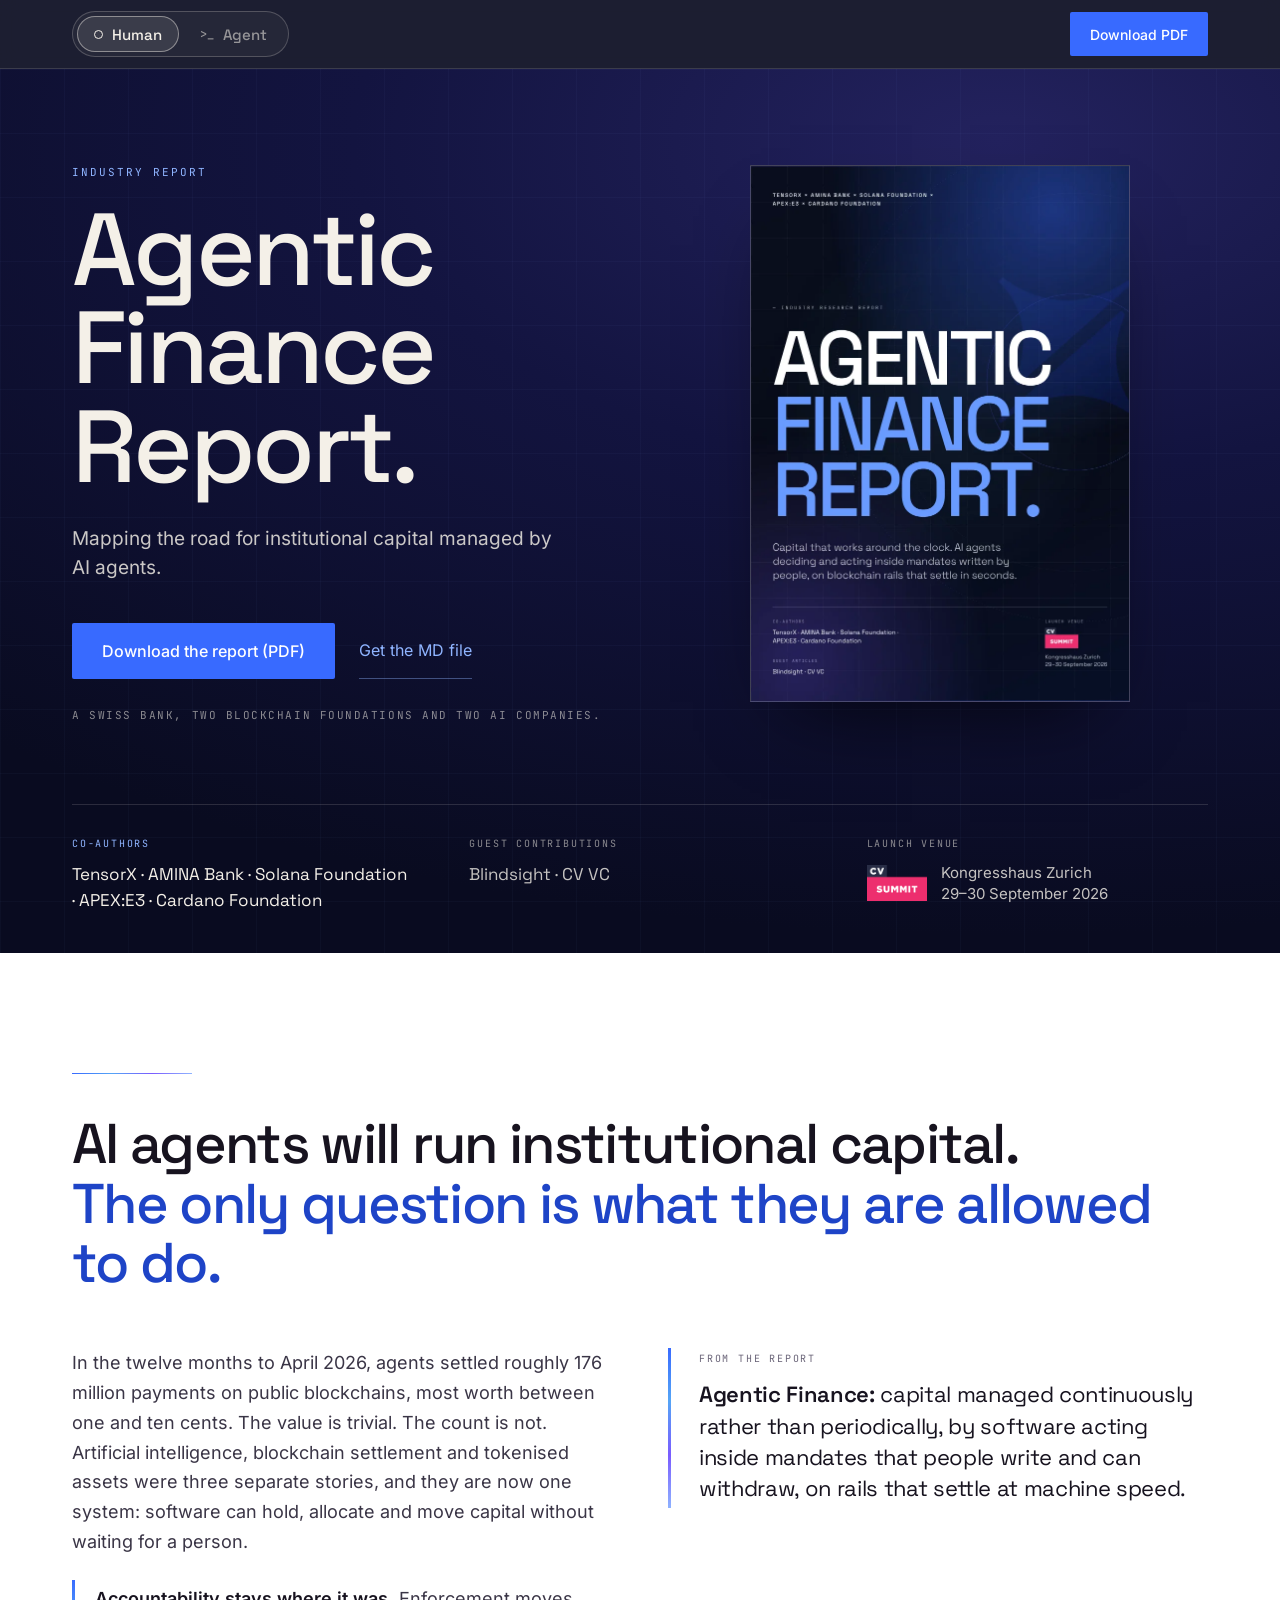
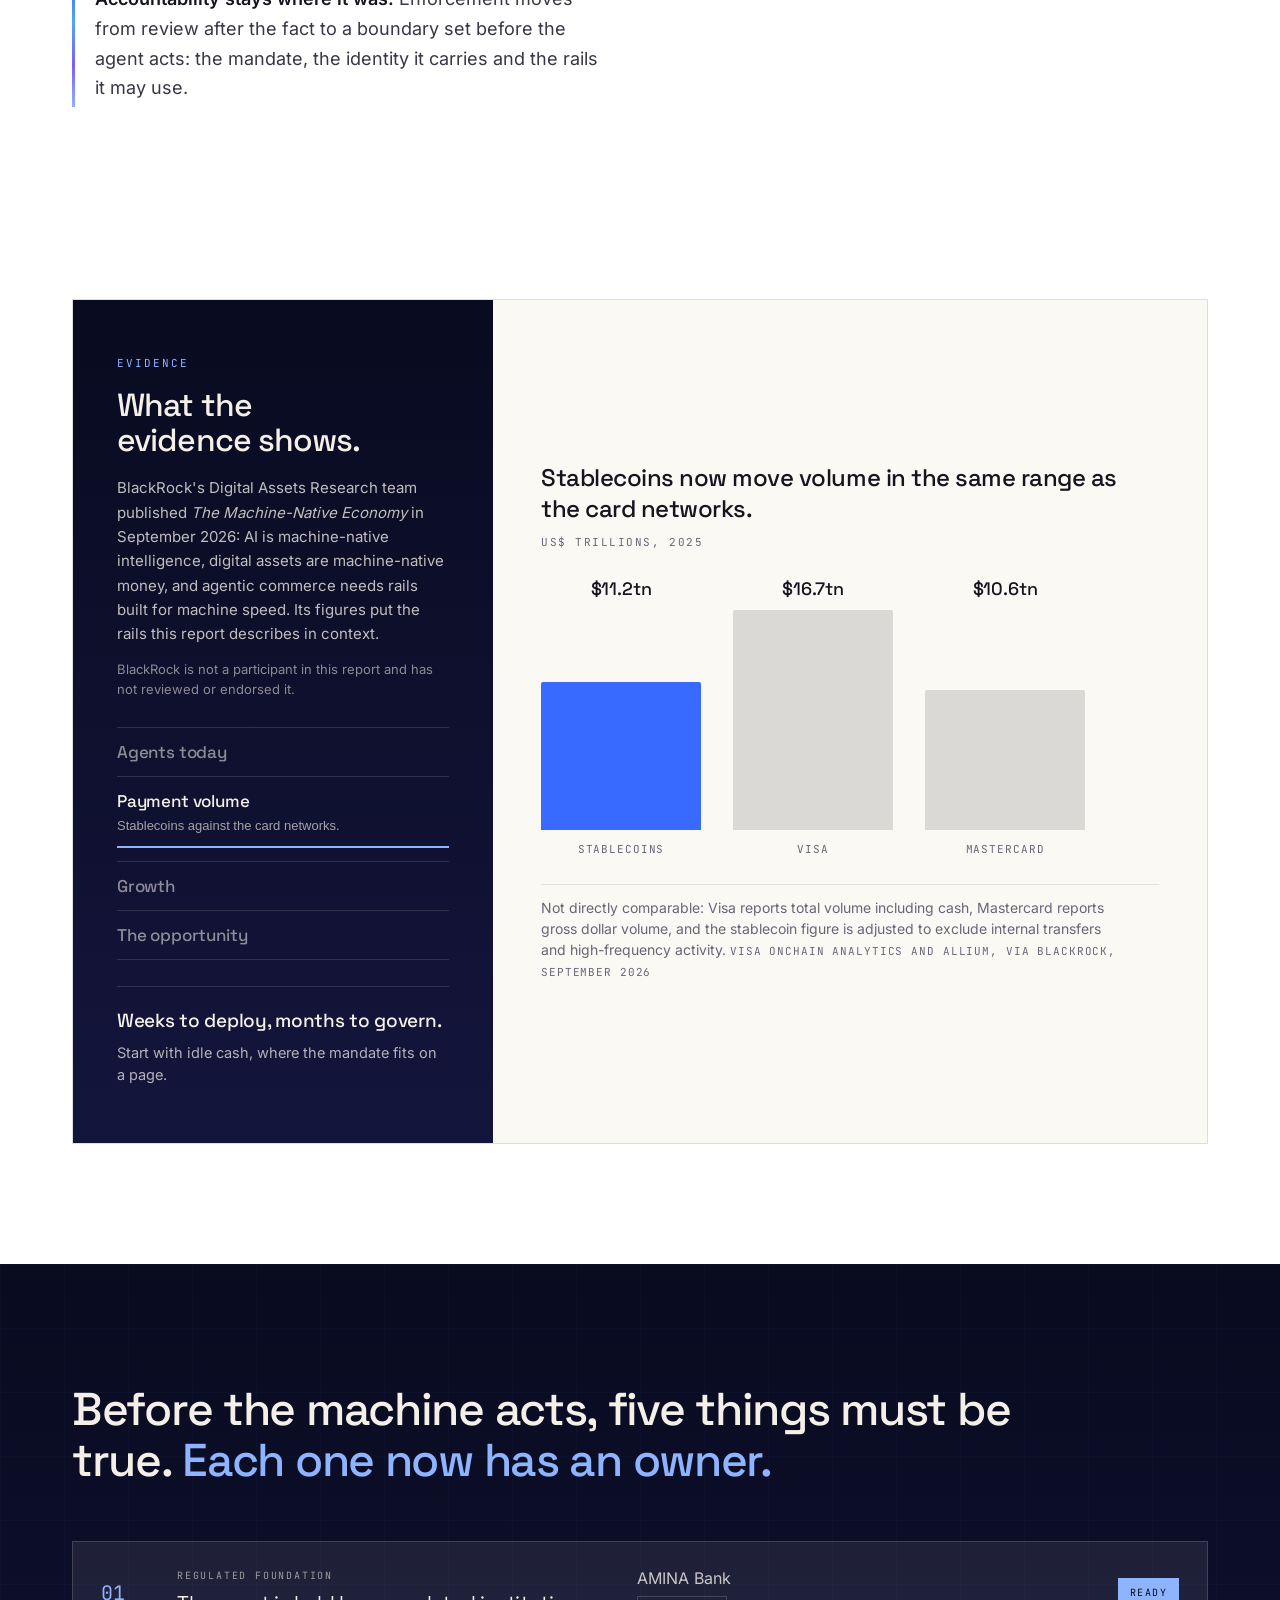
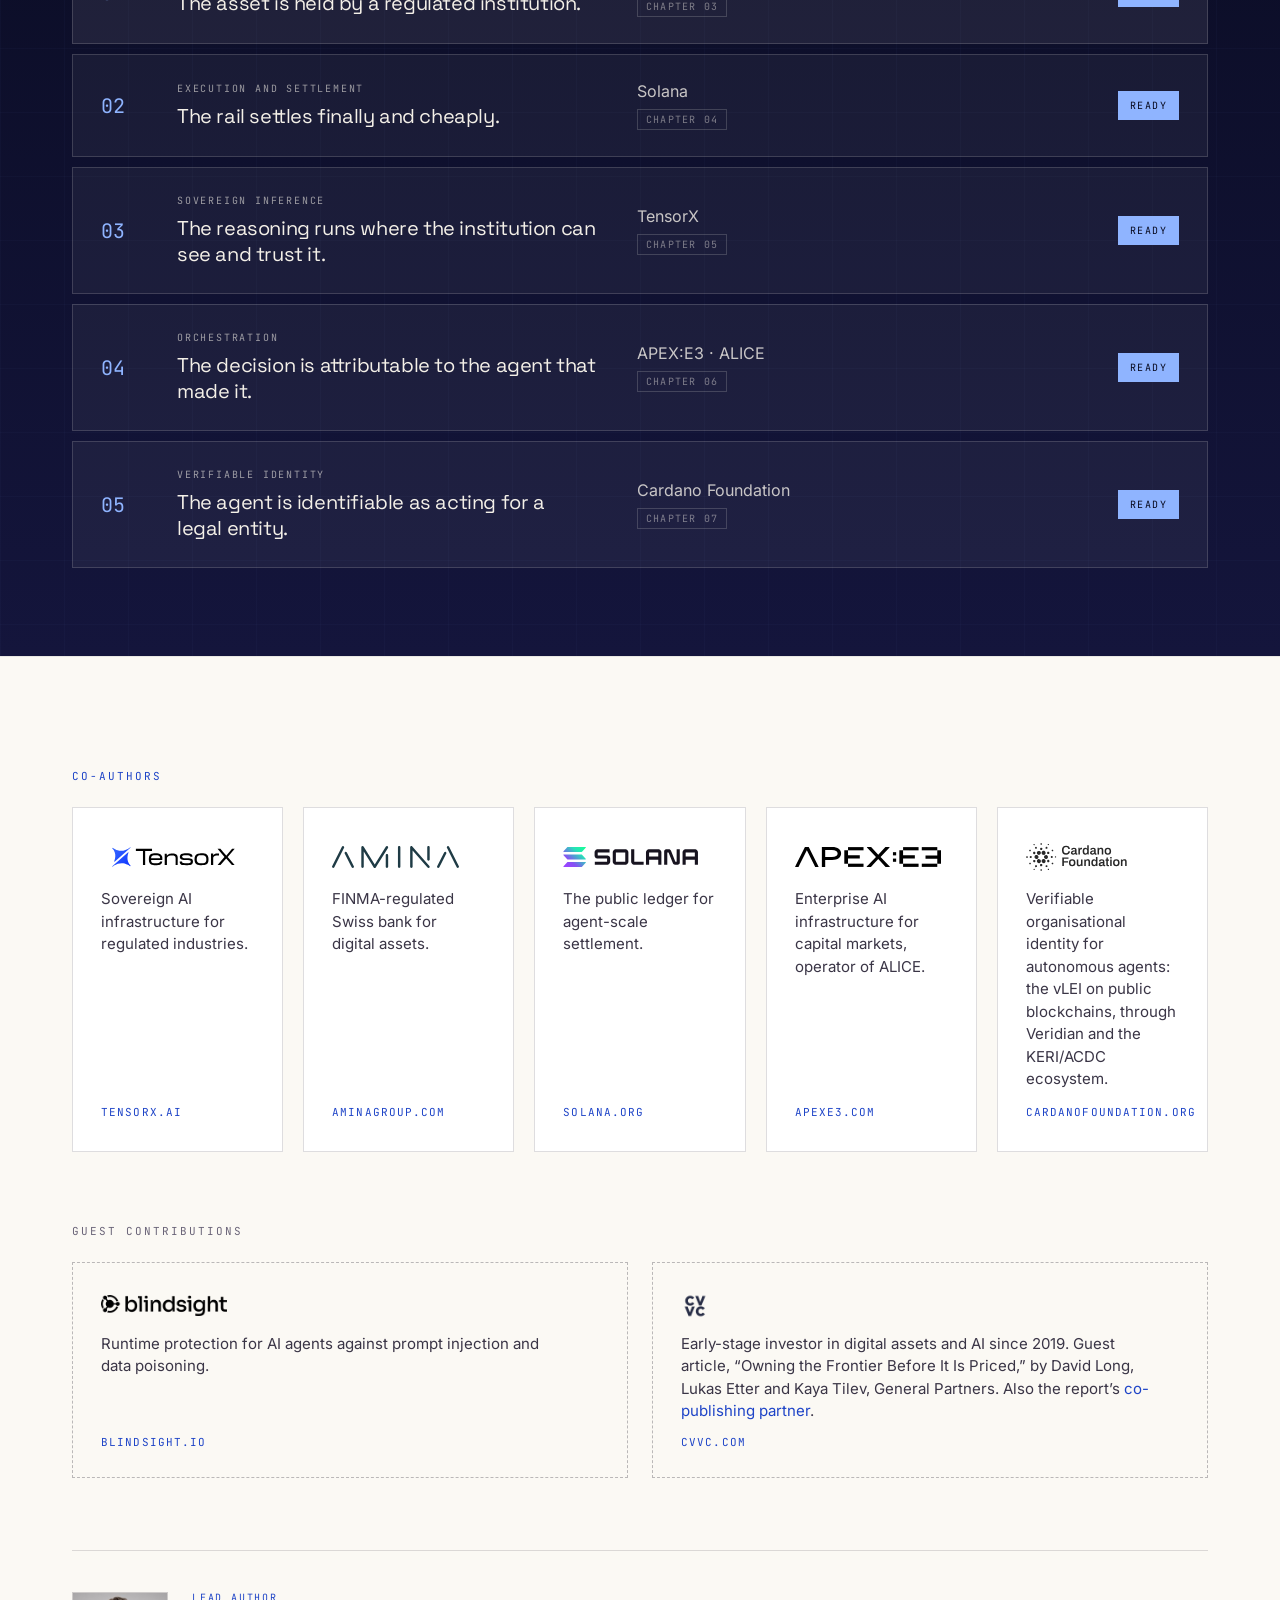
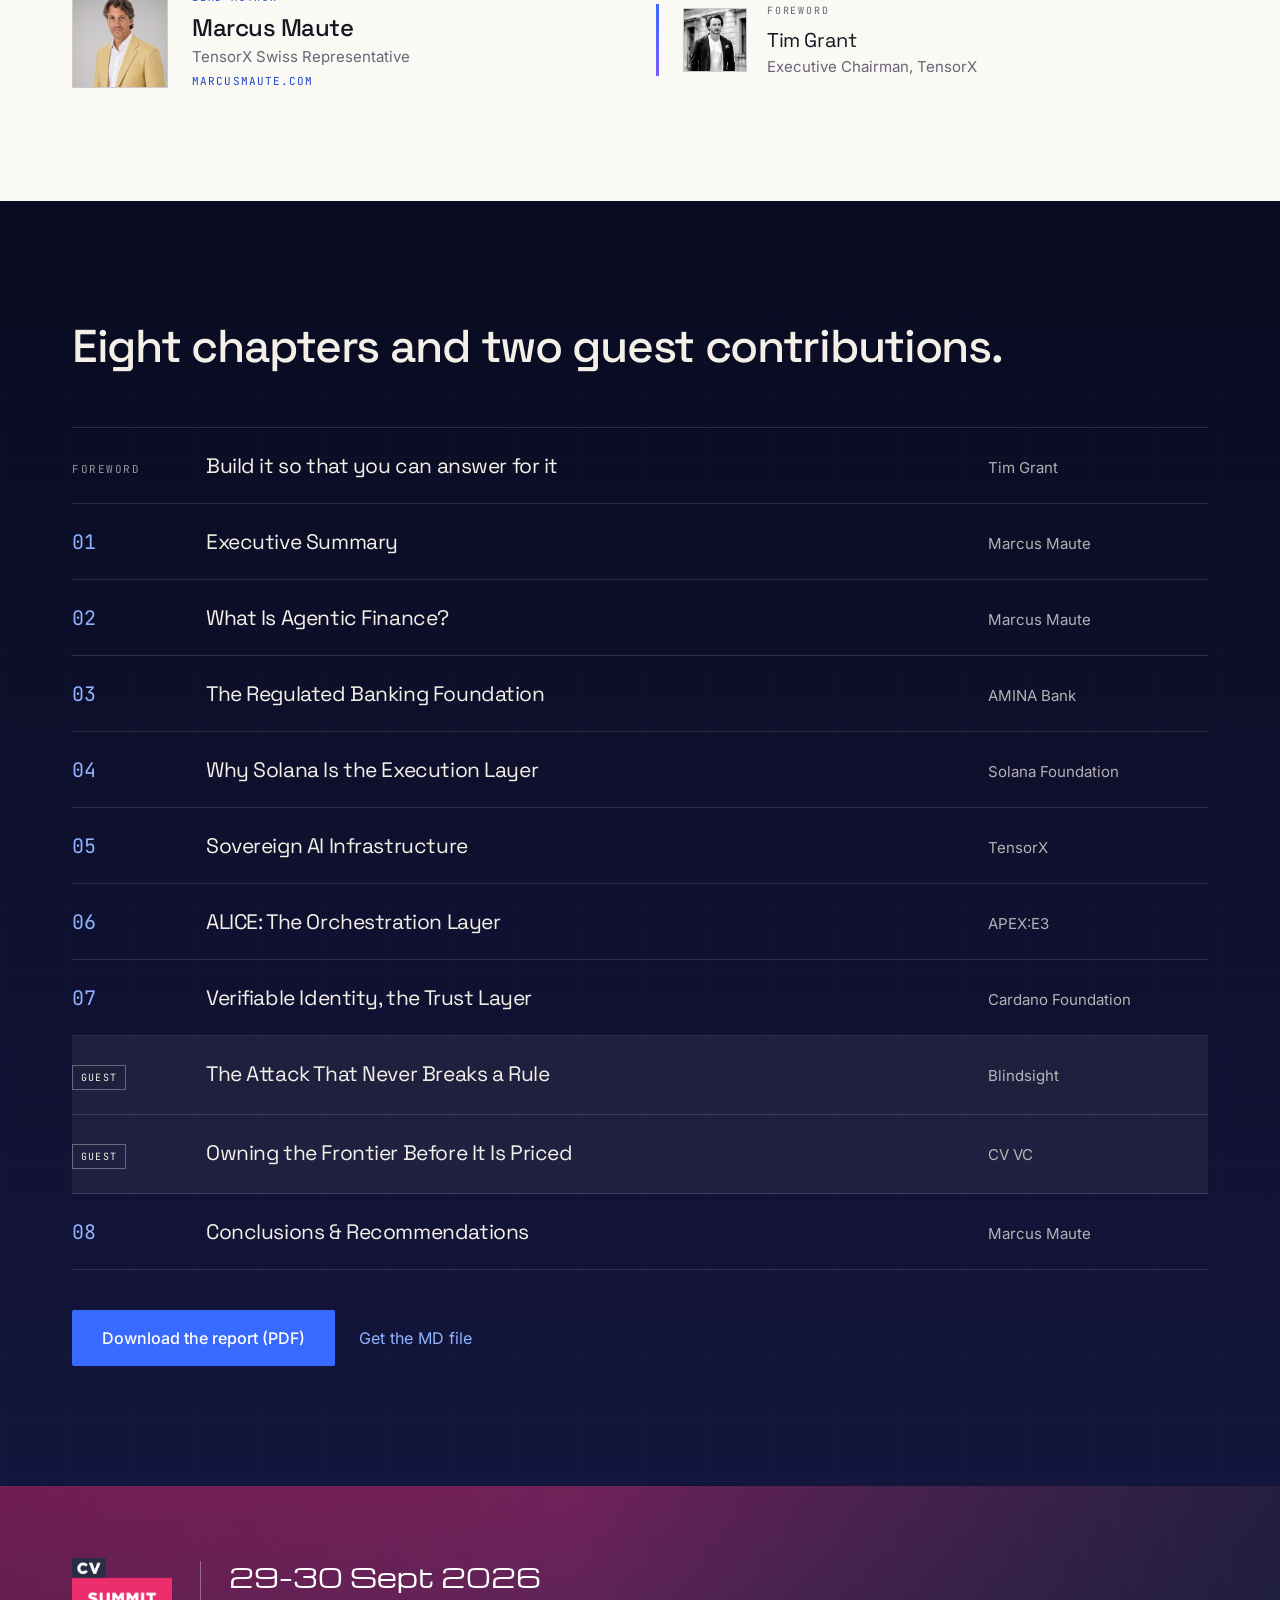
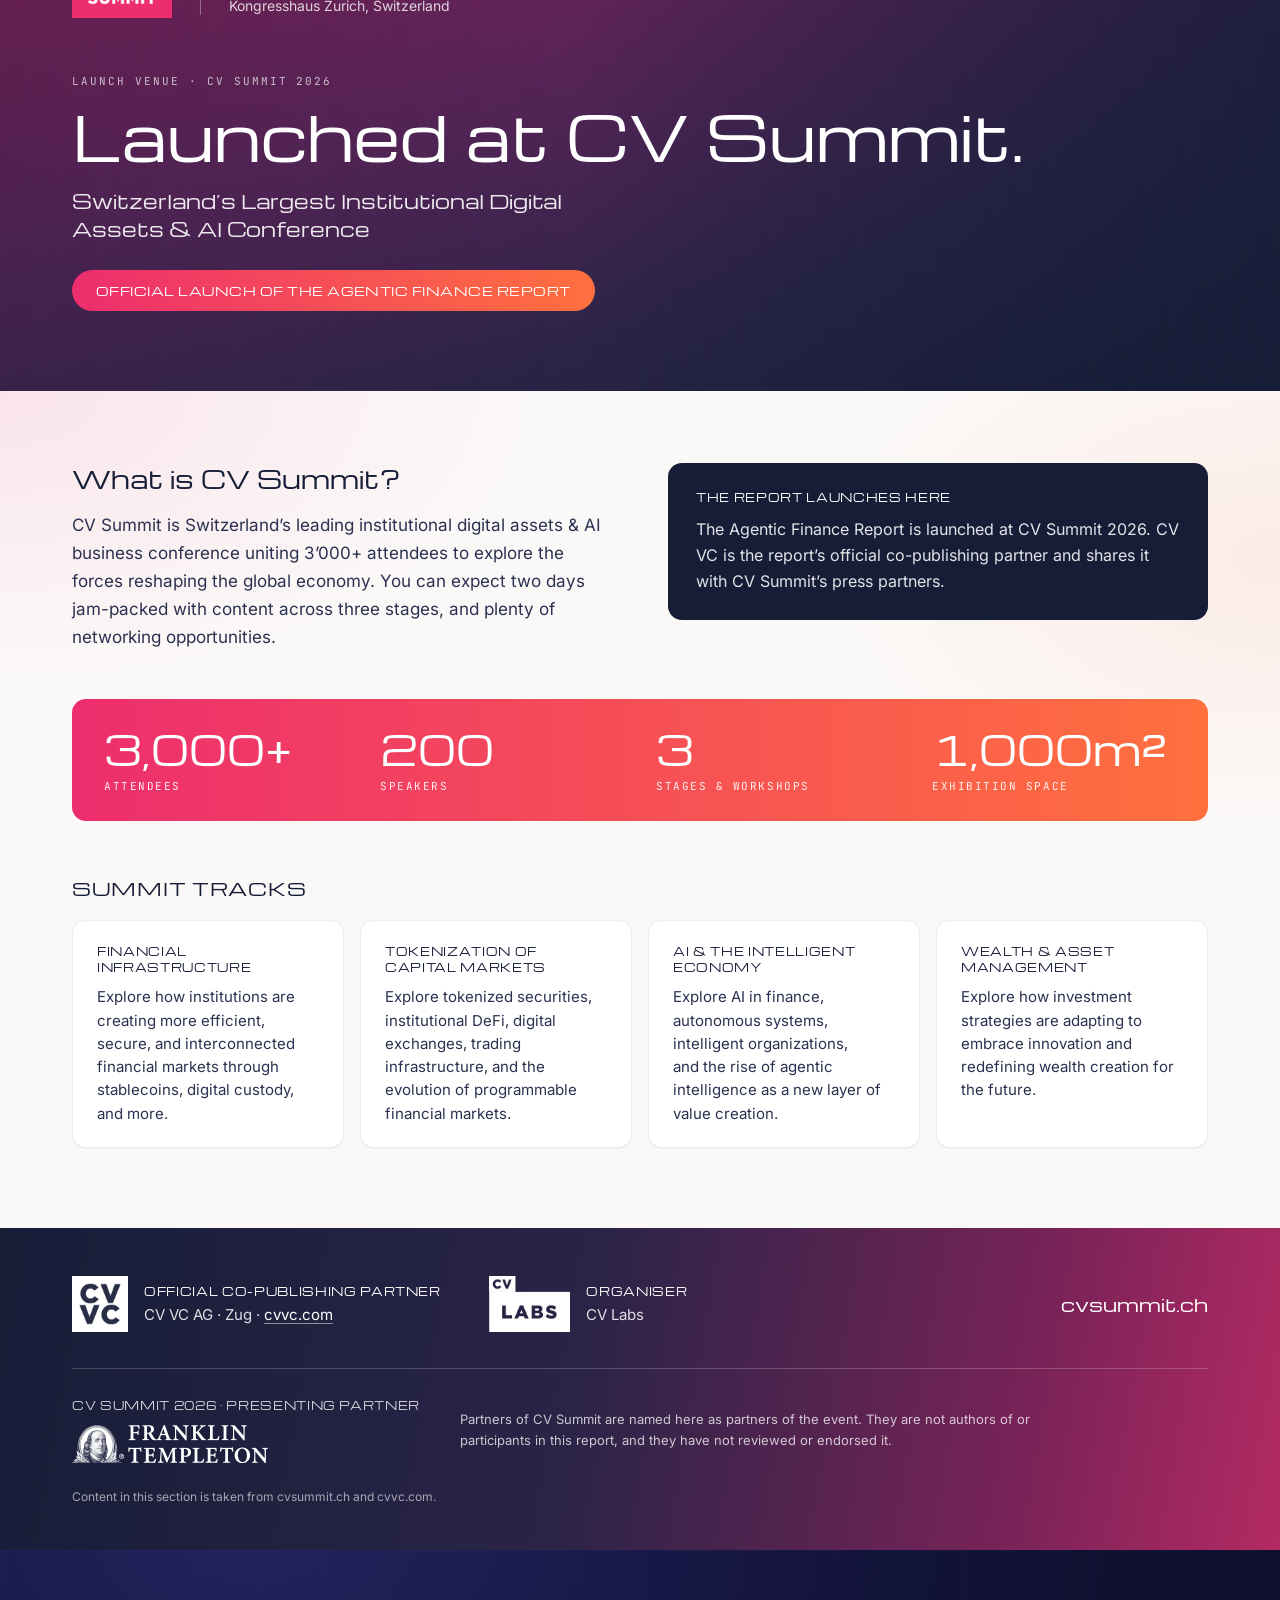
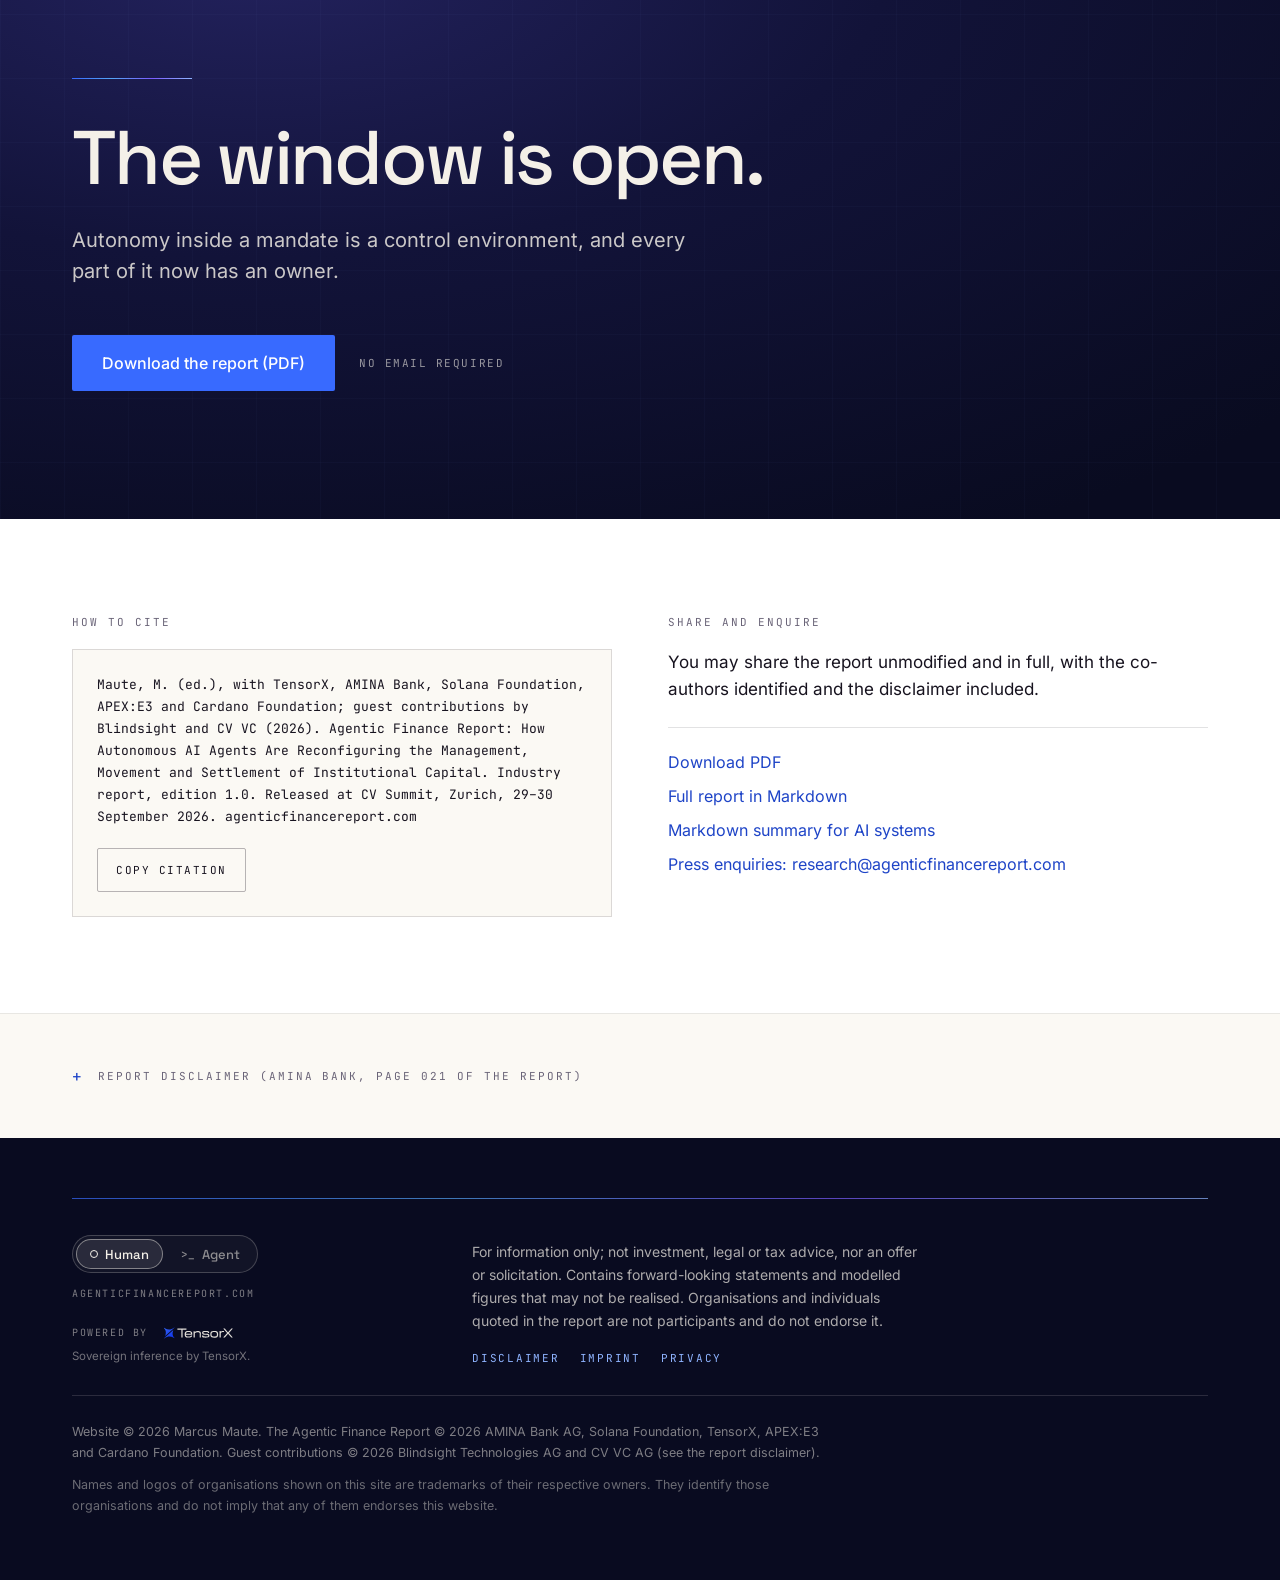
==== commit dd3f68b0: "Launch: report published, embargo lifted PRELAUNCH=False (state L, built from RC31): PDF and both Ma" ====
--- a/index.html
+++ b/index.html
@@ -10,7 +10,6 @@
 <link rel="icon" href="favicon.svg" type="image/svg+xml">
 <link rel="alternate" type="text/markdown" href="agentic-finance-report.md" title="Full report in Markdown">
 <link rel="alternate" type="text/markdown" href="agentic-finance.summary.md" title="Machine-readable summary">
-<meta name="robots" content="noindex, nofollow">
 
 <meta property="og:type" content="website">
 <meta property="og:site_name" content="Agentic Finance Report">
@@ -39,9 +38,11 @@
   "inLanguage": "en",
   "datePublished": "2026-09-29",
   "encoding": [
+    { "@type": "MediaObject", "contentUrl": "https://www.agenticfinancereport.com/report.pdf", "encodingFormat": "application/pdf" },
     { "@type": "MediaObject", "contentUrl": "https://www.agenticfinancereport.com/agentic-finance-report.md", "encodingFormat": "text/markdown", "name": "Full report in Markdown" },
     { "@type": "MediaObject", "contentUrl": "https://www.agenticfinancereport.com/agentic-finance.summary.md", "encodingFormat": "text/markdown", "name": "Summary in Markdown" }
   ],
+
   "author": { "@type": "Person", "name": "Marcus Maute", "jobTitle": "TensorX Swiss Representative", "url": "https://www.marcusmaute.com" },
   "contributor": [
     { "@type": "Organization", "name": "TensorX", "url": "https://tensorx.ai" },
@@ -76,7 +77,7 @@
         <button type="button" data-mode="agent" aria-pressed="false"><span class="prompt" aria-hidden="true">&gt;_</span><span>Agent</span></button>
       </div>
       <nav aria-label="Primary">
-        <span class="header-cta soon" data-cta data-human-label="Available 29 Sept" data-agent-label="PDF 29 Sept">Available 29 Sept</span>
+        <a class="header-cta" data-cta href="/report.pdf" data-human-href="/report.pdf" data-agent-href="agentic-finance-report.md" data-human-label="Download PDF" data-agent-label="Download .md">Download PDF</a>
       </nav>
     </div>
   </header>
@@ -91,18 +92,18 @@
           <h1>Agentic<br>Finance<br>Report.</h1>
           <p class="sub">Mapping the road for institutional capital managed by AI agents.</p>
           <div class="actions">
-            <span class="btn soon" aria-disabled="true">Report (PDF) available 29 September</span>
+            <a class="btn" href="/report.pdf">Download the report (PDF)</a>
             <a class="link-dark" href="agentic-finance-report.md" data-show-agent>Get the MD file</a>
           </div>
           <div class="note">A Swiss bank, two blockchain foundations and two AI companies.</div>
         </div>
         <div class="cover-col">
-          <div class="cover">
+          <a class="cover" href="/report.pdf" aria-label="Download the report (PDF)">
             <picture>
               <source srcset="assets/img/report-cover.webp" type="image/webp">
               <img src="assets/img/report-cover.jpg" width="760" height="1075" alt="Cover of the Agentic Finance Report" fetchpriority="high">
             </picture>
-          </div>
+          </a>
         </div>
       </div>
       <div class="byline">
@@ -420,7 +421,7 @@
         <li><div class="num">08</div><div class="title">Conclusions &amp; Recommendations</div><div class="by">Marcus Maute</div></li>
       </ol>
       <div class="chapters-cta">
-        <span class="btn soon" aria-disabled="true">Report (PDF) available 29 September</span>
+        <a class="btn" href="/report.pdf">Download the report (PDF)</a>
         <a class="cta-link" href="agentic-finance-report.md" data-show-agent>Get the MD file</a>
       </div>
     </div>
@@ -498,9 +499,8 @@
       <h2 id="close-h">The window is open.</h2>
       <p>Autonomy inside a mandate is a control environment, and every part of it now has an owner.</p>
       <div class="actions">
-        <span class="btn soon" aria-disabled="true">Report (PDF) available 29 September</span>
-        <a class="link-dark" href="agentic-finance-report.md" data-show-agent>Get the MD file</a>
-        <span class="gate">Markdown edition available now. PDF from 29 September.</span>
+        <a class="btn" href="/report.pdf">Download the report (PDF)</a>
+        <span class="gate">No email required</span>
       </div>
     </div>
   </section>
@@ -518,7 +518,7 @@
         <h2 class="label">Share and enquire</h2>
         <p>You may share the report unmodified and in full, with the co-authors identified and the disclaimer included.</p>
         <div class="stack-links">
-          <span class="soon-note">The PDF follows on 29 September 2026.</span>
+          <a href="/report.pdf">Download PDF</a>
           <a href="agentic-finance-report.md">Full report in Markdown</a>
           <a href="agentic-finance.summary.md">Markdown summary for AI systems</a>
           <a href="mailto:research@agenticfinancereport.com">Press enquiries: research@agenticfinancereport.com</a>
@@ -568,7 +568,6 @@
           <button type="button" class="copy" data-mode-switch="human">Back to the human view</button>
         </div>
       </div>
-      <p class="soon-note">This is a pre-release verification copy. The final edition publishes on 29 September 2026.</p>
       <div class="agent-meta"><span>agentic-finance-report.md</span><span>text/markdown · UTF-8 · 25,624 words</span><a href="agentic-finance.summary.md">Short summary (.md)</a></div>
       <pre id="md-view" class="md-view" tabindex="0" aria-label="Report in Markdown"></pre>
 
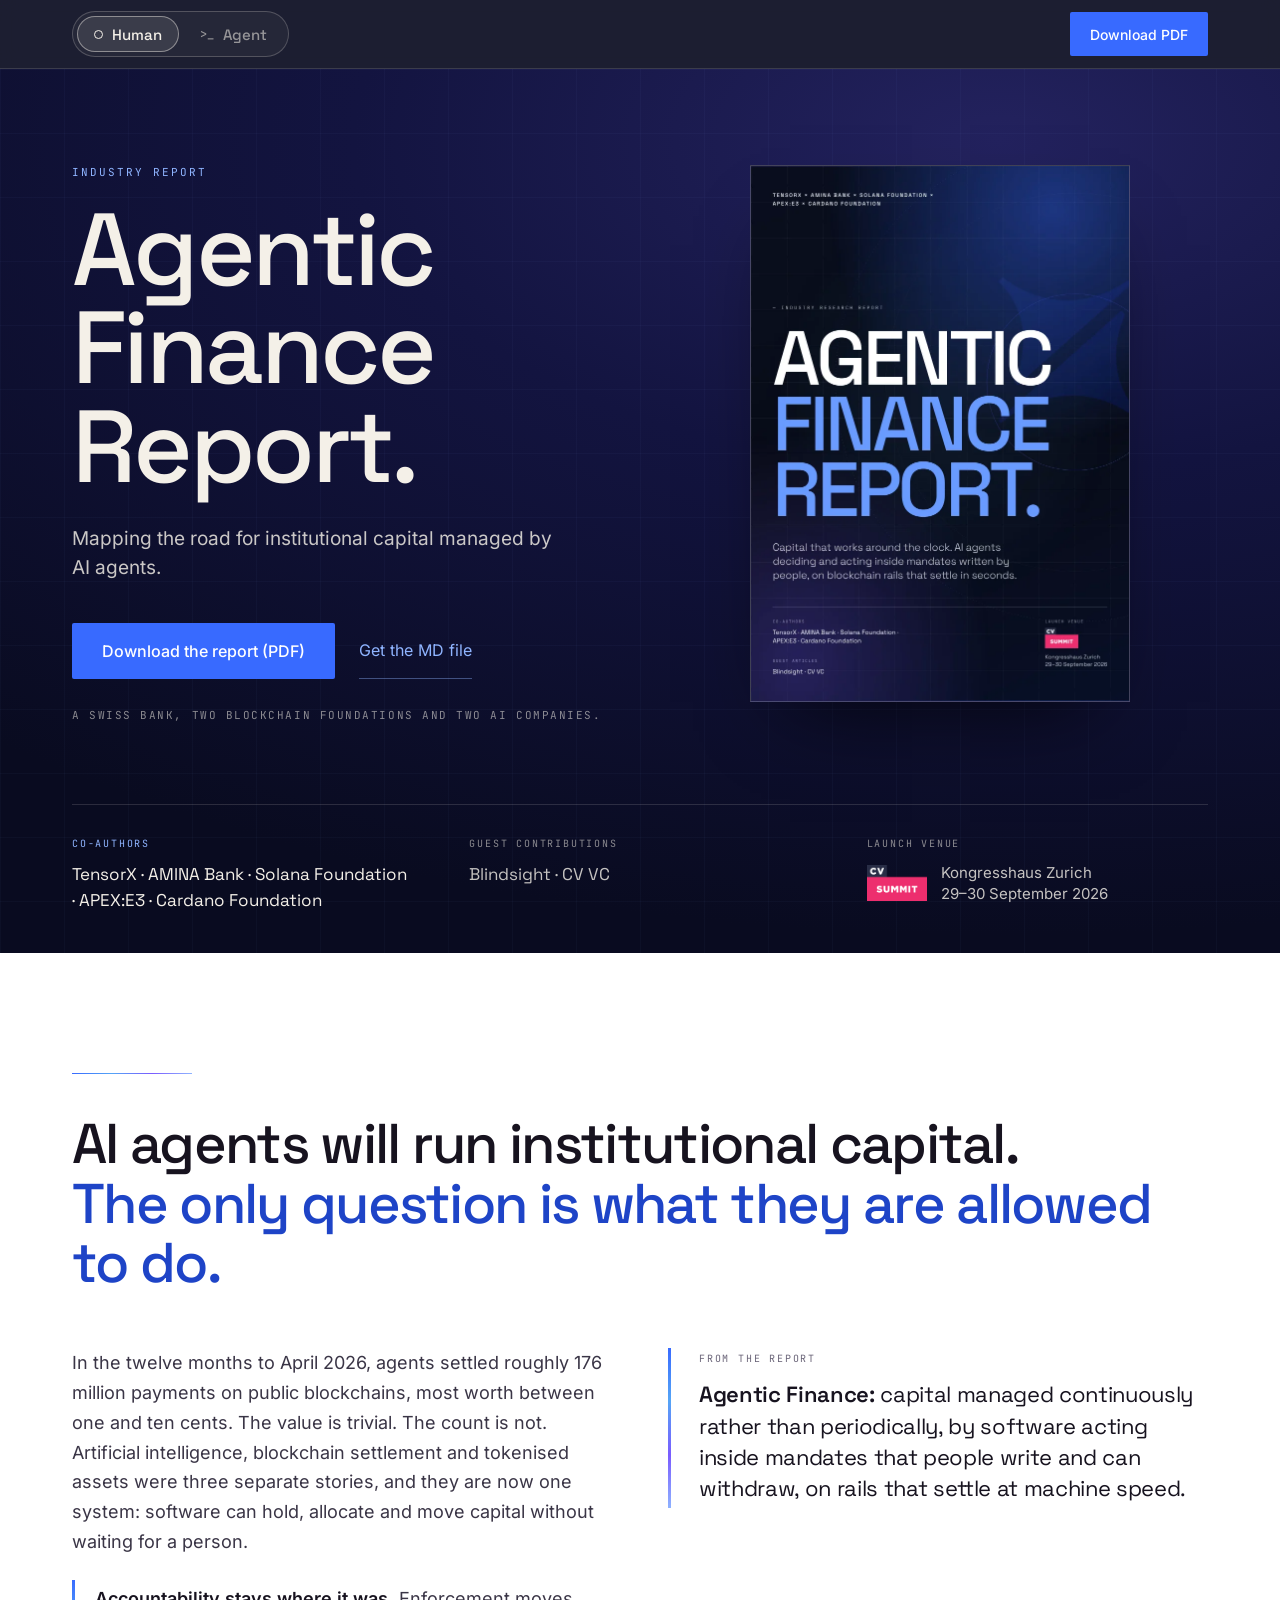
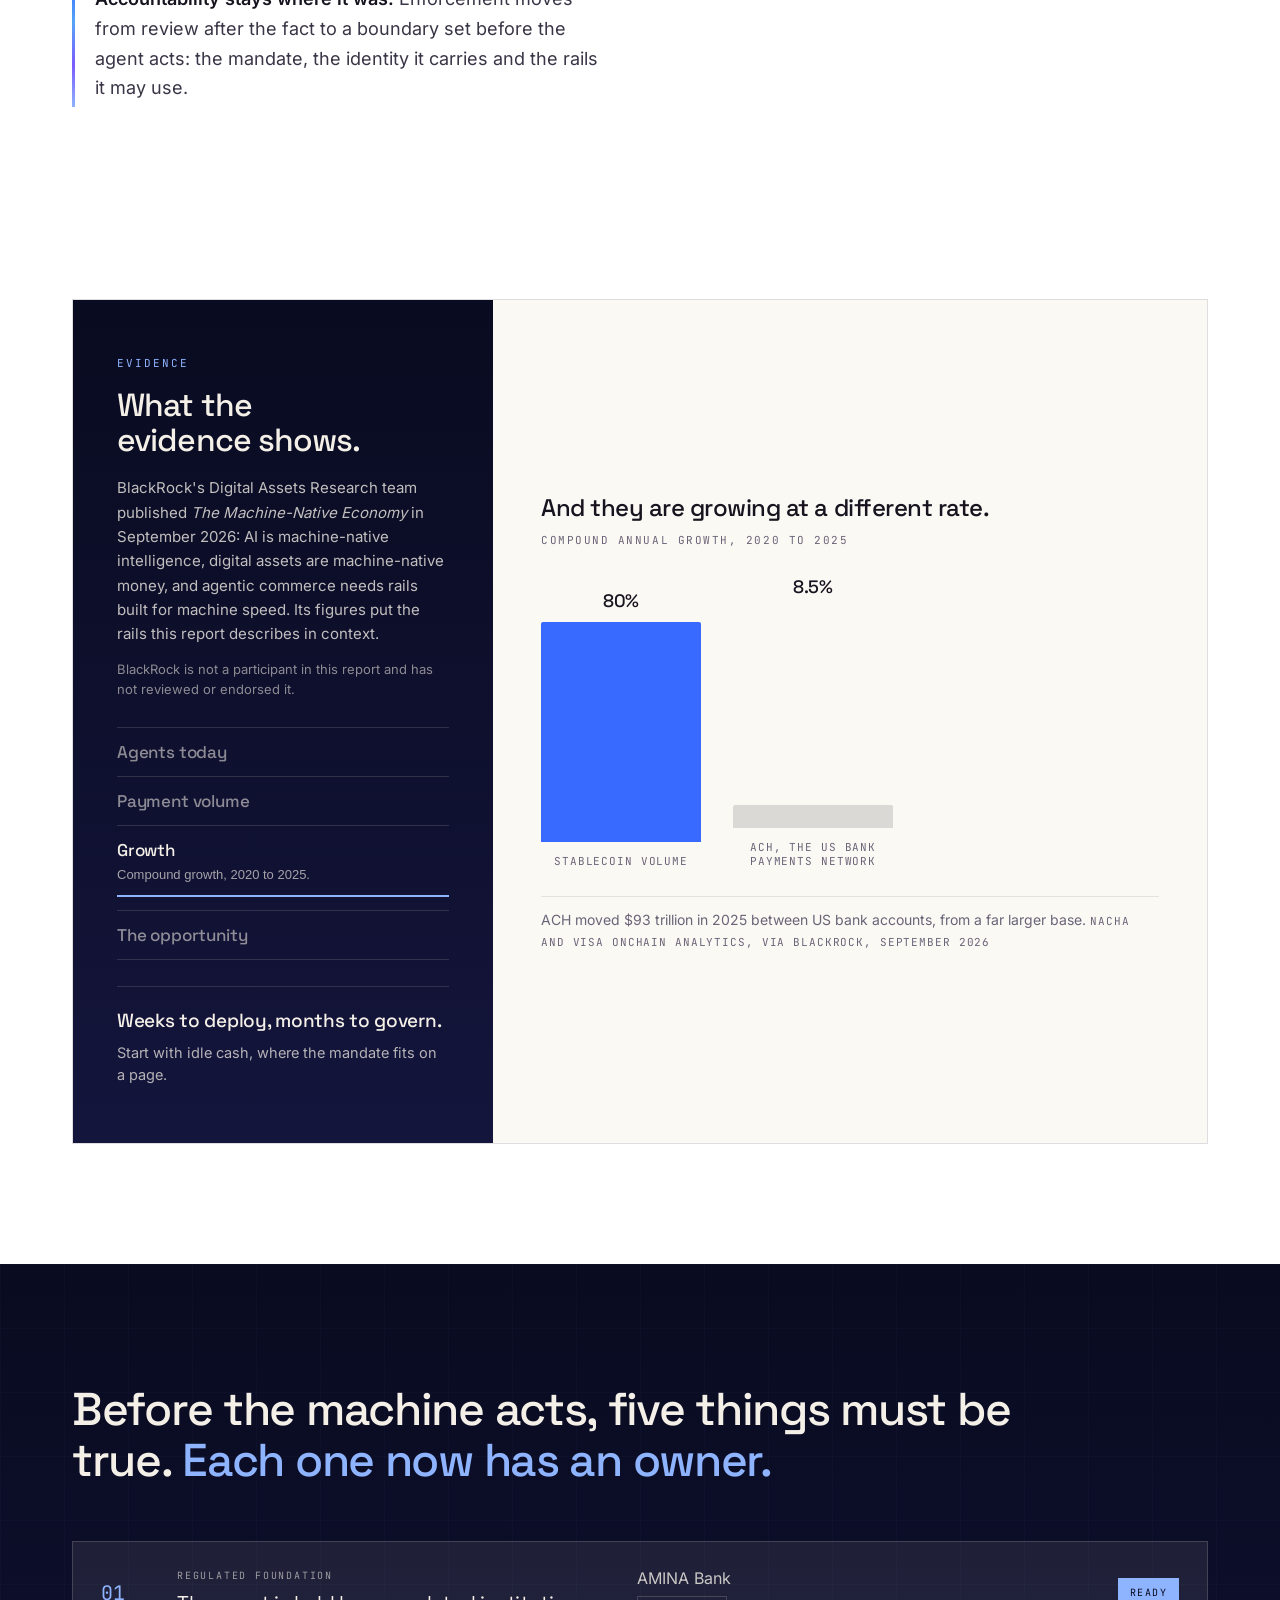
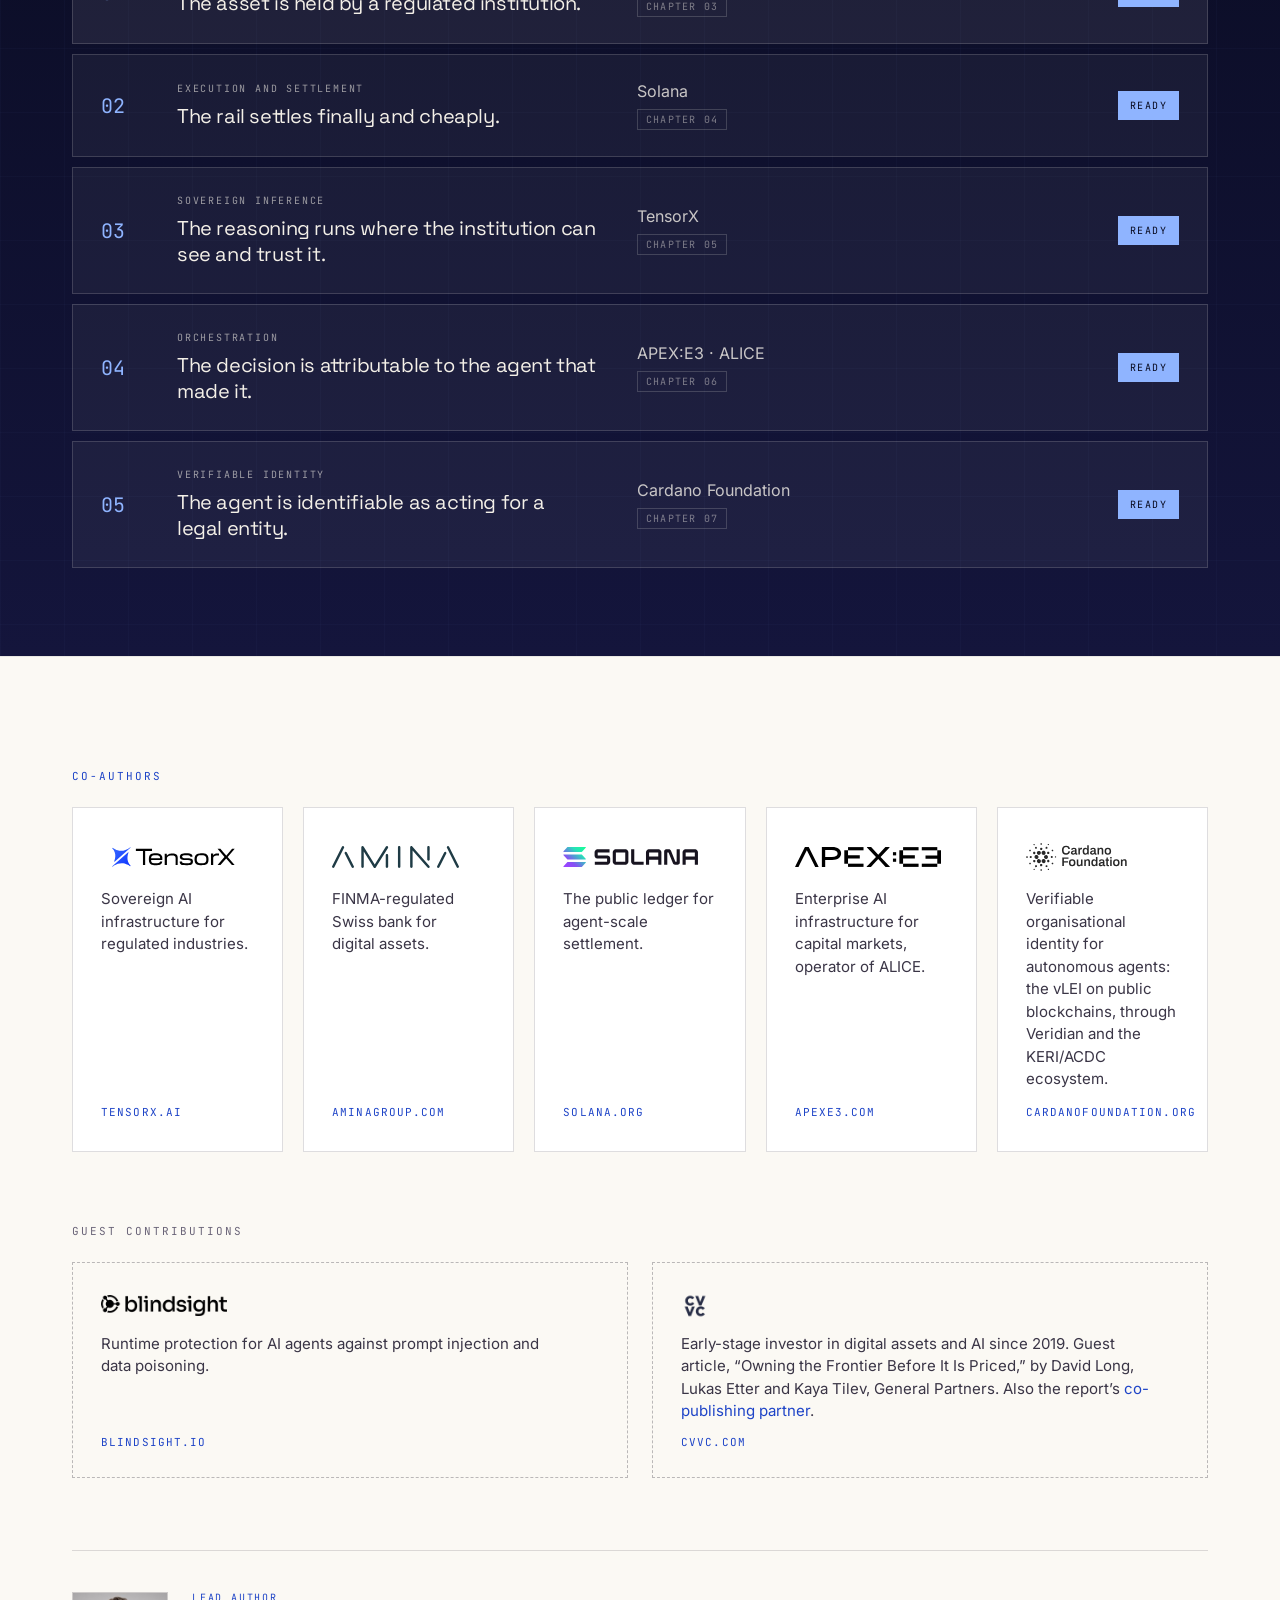
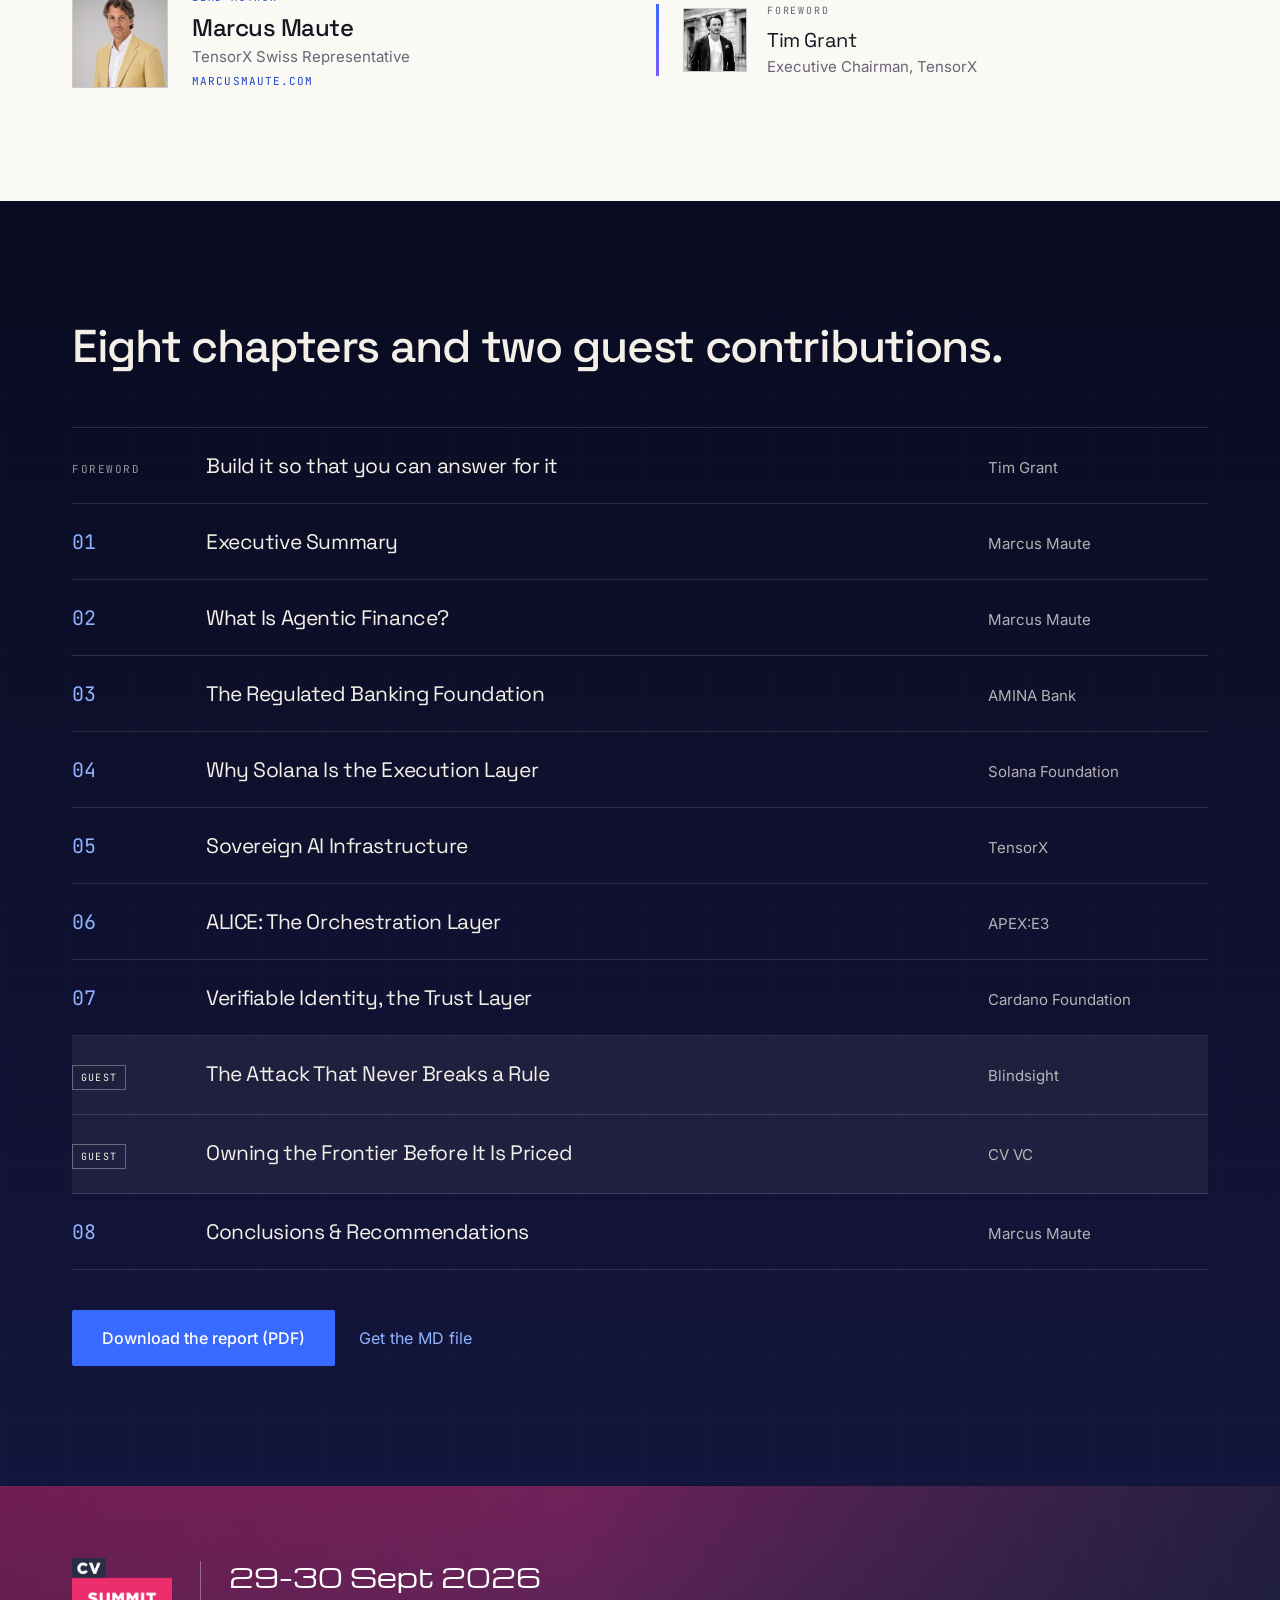
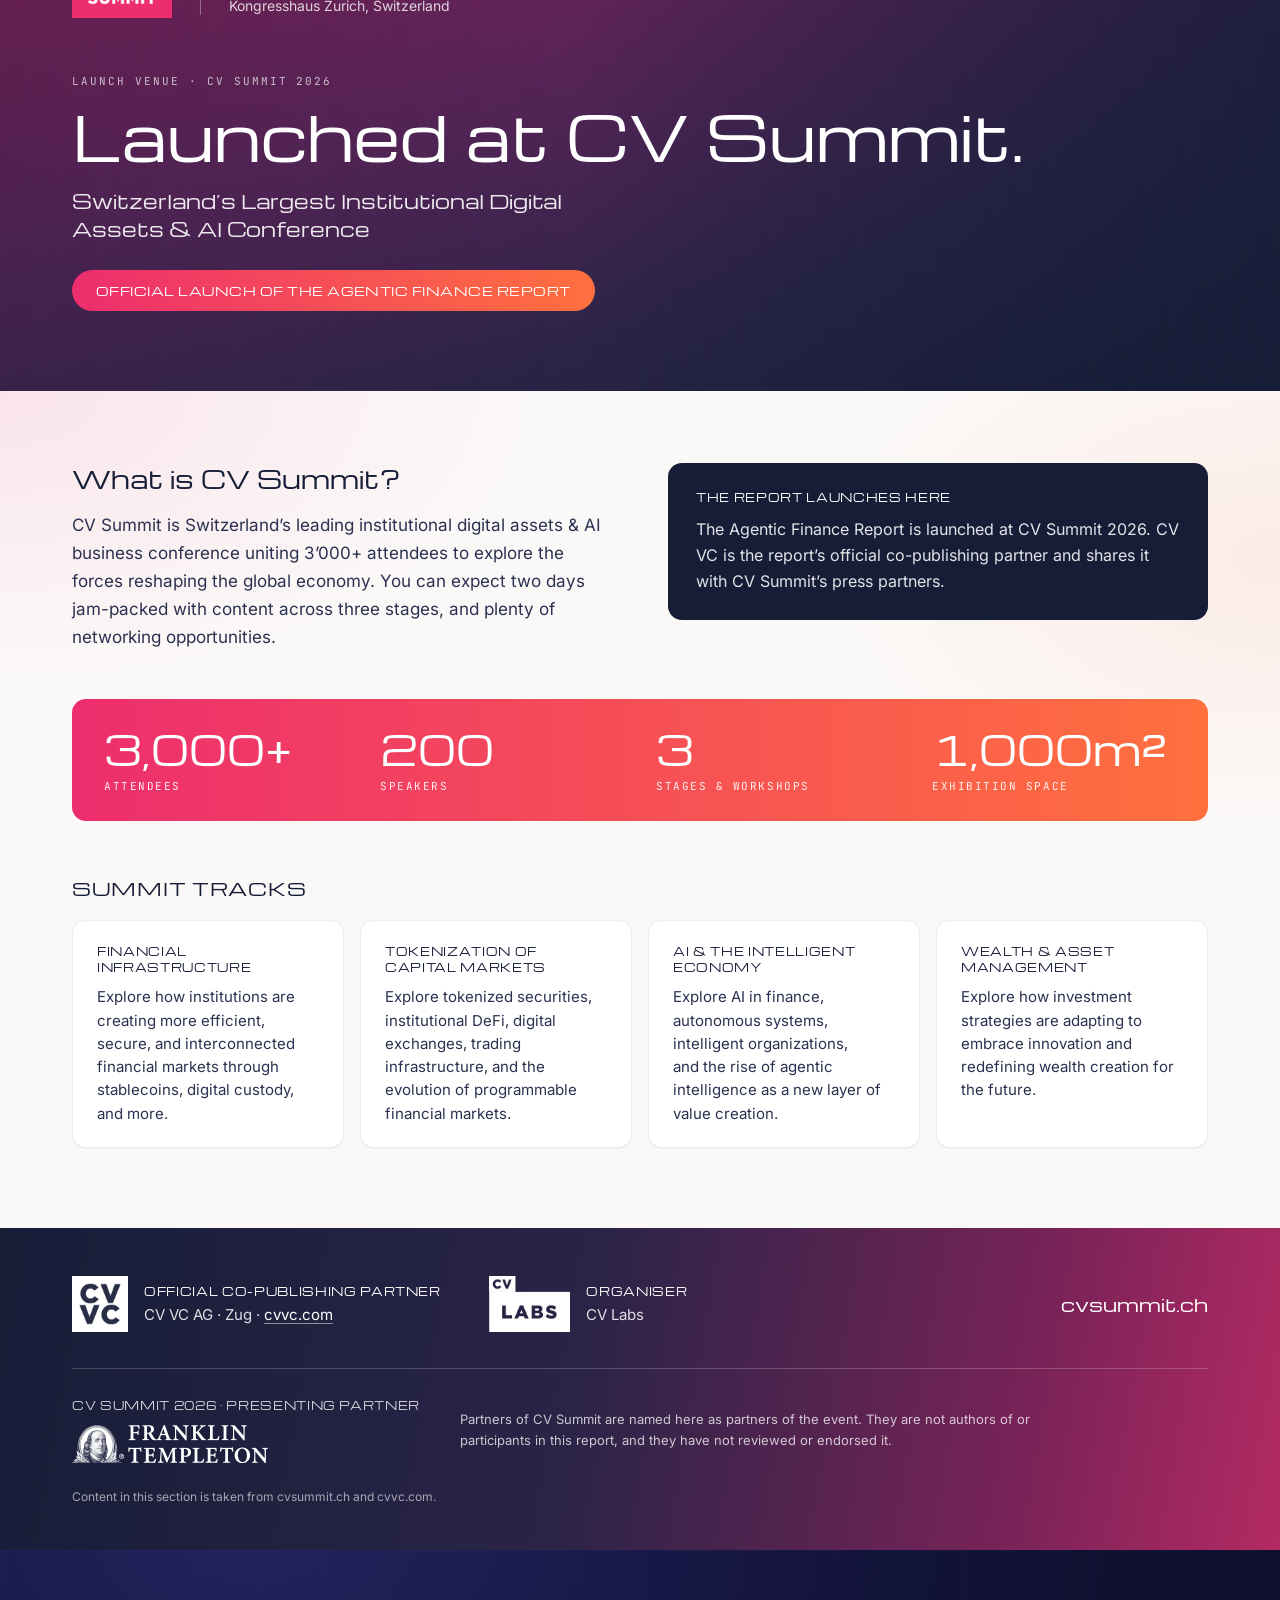
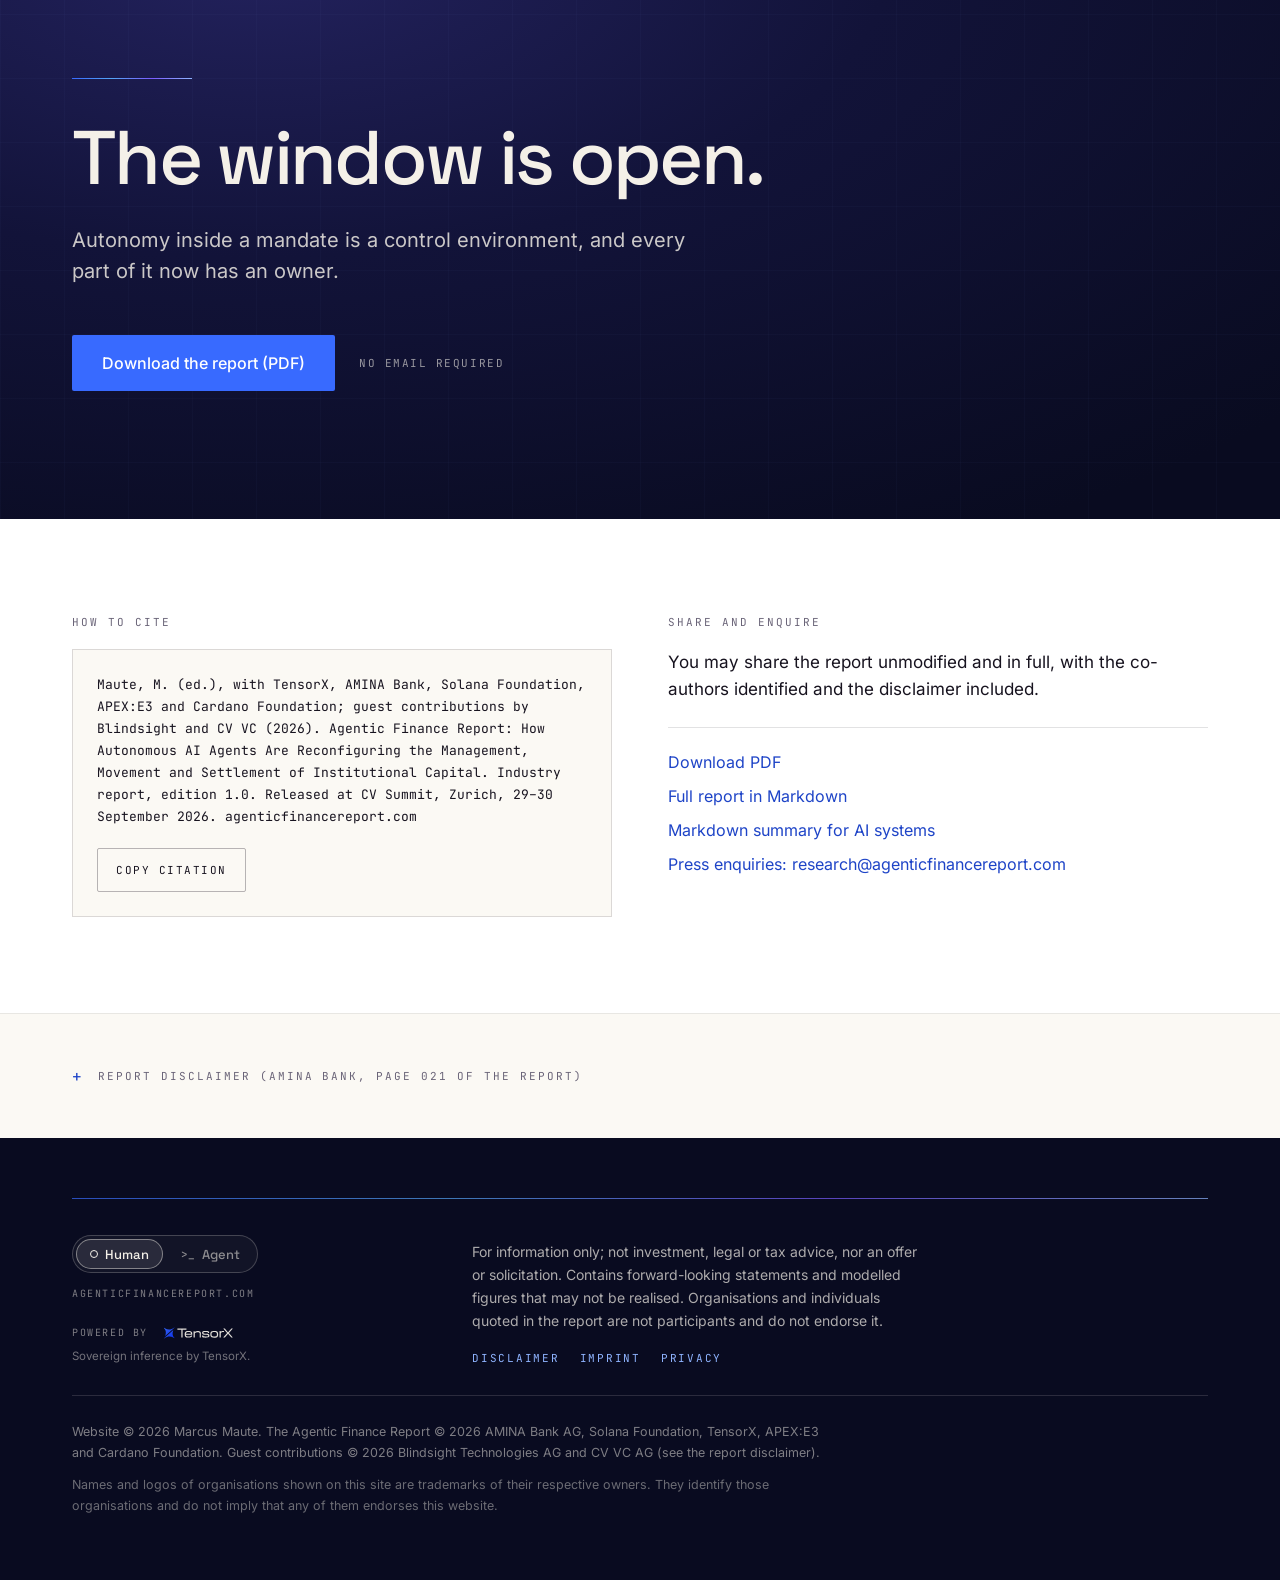
==== commit 26abc9cf: "Press: add launch photos, remove the banners section Adds a "Launch photos" section (two stage photo" ====
--- a/index.html
+++ b/index.html
@@ -24,7 +24,7 @@
 
 <link rel="preload" href="assets/fonts/SpaceGrotesk-500.woff2" as="font" type="font/woff2" crossorigin>
 <link rel="preload" href="assets/fonts/Inter-400.woff2" as="font" type="font/woff2" crossorigin>
-<link rel="stylesheet" href="assets/css/site.css?v=cb7512be">
+<link rel="stylesheet" href="assets/css/site.css?v=fbbc166d">
 
 <script type="application/ld+json">
 {
--- a/assets/css/site.css
+++ b/assets/css/site.css
@@ -522,20 +522,20 @@
 .social-actions { display: flex; flex-wrap: wrap; gap: 10px 16px; align-items: center; margin-top: auto; padding-top: 4px; }
 .social-actions .copy { margin-top: 0; height: 38px; padding: 0 14px; font-size: 10px; }
 
-.press-banners { background: var(--white); border-top: 1px solid rgba(23,19,31,0.08); padding: 72px 0 112px; }
-.press-banners .label { color: var(--blue-deep); margin-bottom: 14px; }
-.banner-grid { display: grid; grid-template-columns: repeat(auto-fit, minmax(min(280px, 100%), 1fr)); gap: 24px; margin-top: 32px; }
-.banner-card { background: var(--cream); border: 1px solid rgba(23,19,31,0.14); padding: 20px; display: flex; flex-direction: column; gap: 14px; }
-.banner-thumb { width: 100%; height: auto; object-fit: contain; border: 1px solid rgba(23,19,31,0.12); background: var(--white); }
-.banner-thumb-zip { width: 100%; aspect-ratio: 1200 / 630; display: flex; align-items: center; justify-content: center; border: 1px solid rgba(23,19,31,0.12); background: var(--white); color: var(--muted); }
-.banner-card h3 { font-family: var(--display); font-weight: 500; font-size: 16px; letter-spacing: -0.01em; color: var(--ink); margin: 0; }
-.banner-dims { font-size: 14px; line-height: 1.6; color: var(--body); margin: 0; }
-.banner-actions { display: flex; flex-wrap: wrap; gap: 10px 16px; align-items: center; margin-top: auto; padding-top: 4px; }
+.press-photos { background: var(--white); border-top: 1px solid rgba(23,19,31,0.08); padding: 72px 0 112px; }
+.press-photos .label { color: var(--blue-deep); margin-bottom: 14px; }
+.photo-grid { display: grid; grid-template-columns: repeat(auto-fit, minmax(min(280px, 100%), 1fr)); gap: 24px; margin-top: 32px; }
+.photo-card { background: var(--cream); border: 1px solid rgba(23,19,31,0.14); padding: 20px; display: flex; flex-direction: column; gap: 14px; }
+.photo-thumb { width: 100%; height: auto; aspect-ratio: 2000 / 1333; object-fit: cover; border: 1px solid rgba(23,19,31,0.12); background: var(--white); }
+.photo-card h3 { font-family: var(--display); font-weight: 500; font-size: 16px; letter-spacing: -0.01em; color: var(--ink); margin: 0; }
+.photo-dims { font-size: 14px; line-height: 1.6; color: var(--body); margin: 0; }
+.photo-actions { display: flex; flex-wrap: wrap; gap: 10px 16px; align-items: center; margin-top: auto; padding-top: 4px; }
+.photo-credit { font-size: 14px; line-height: 1.6; color: var(--body); margin: 24px 0 0; }
 
 @media (max-width: 480px) {
   .press-release { padding: 40px 0 56px; }
   .press-social { padding: 56px 0 80px; }
-  .press-banners { padding: 56px 0 80px; }
+  .press-photos { padding: 56px 0 80px; }
   .pr-actions { flex-direction: column; align-items: flex-start; }
 }
 
